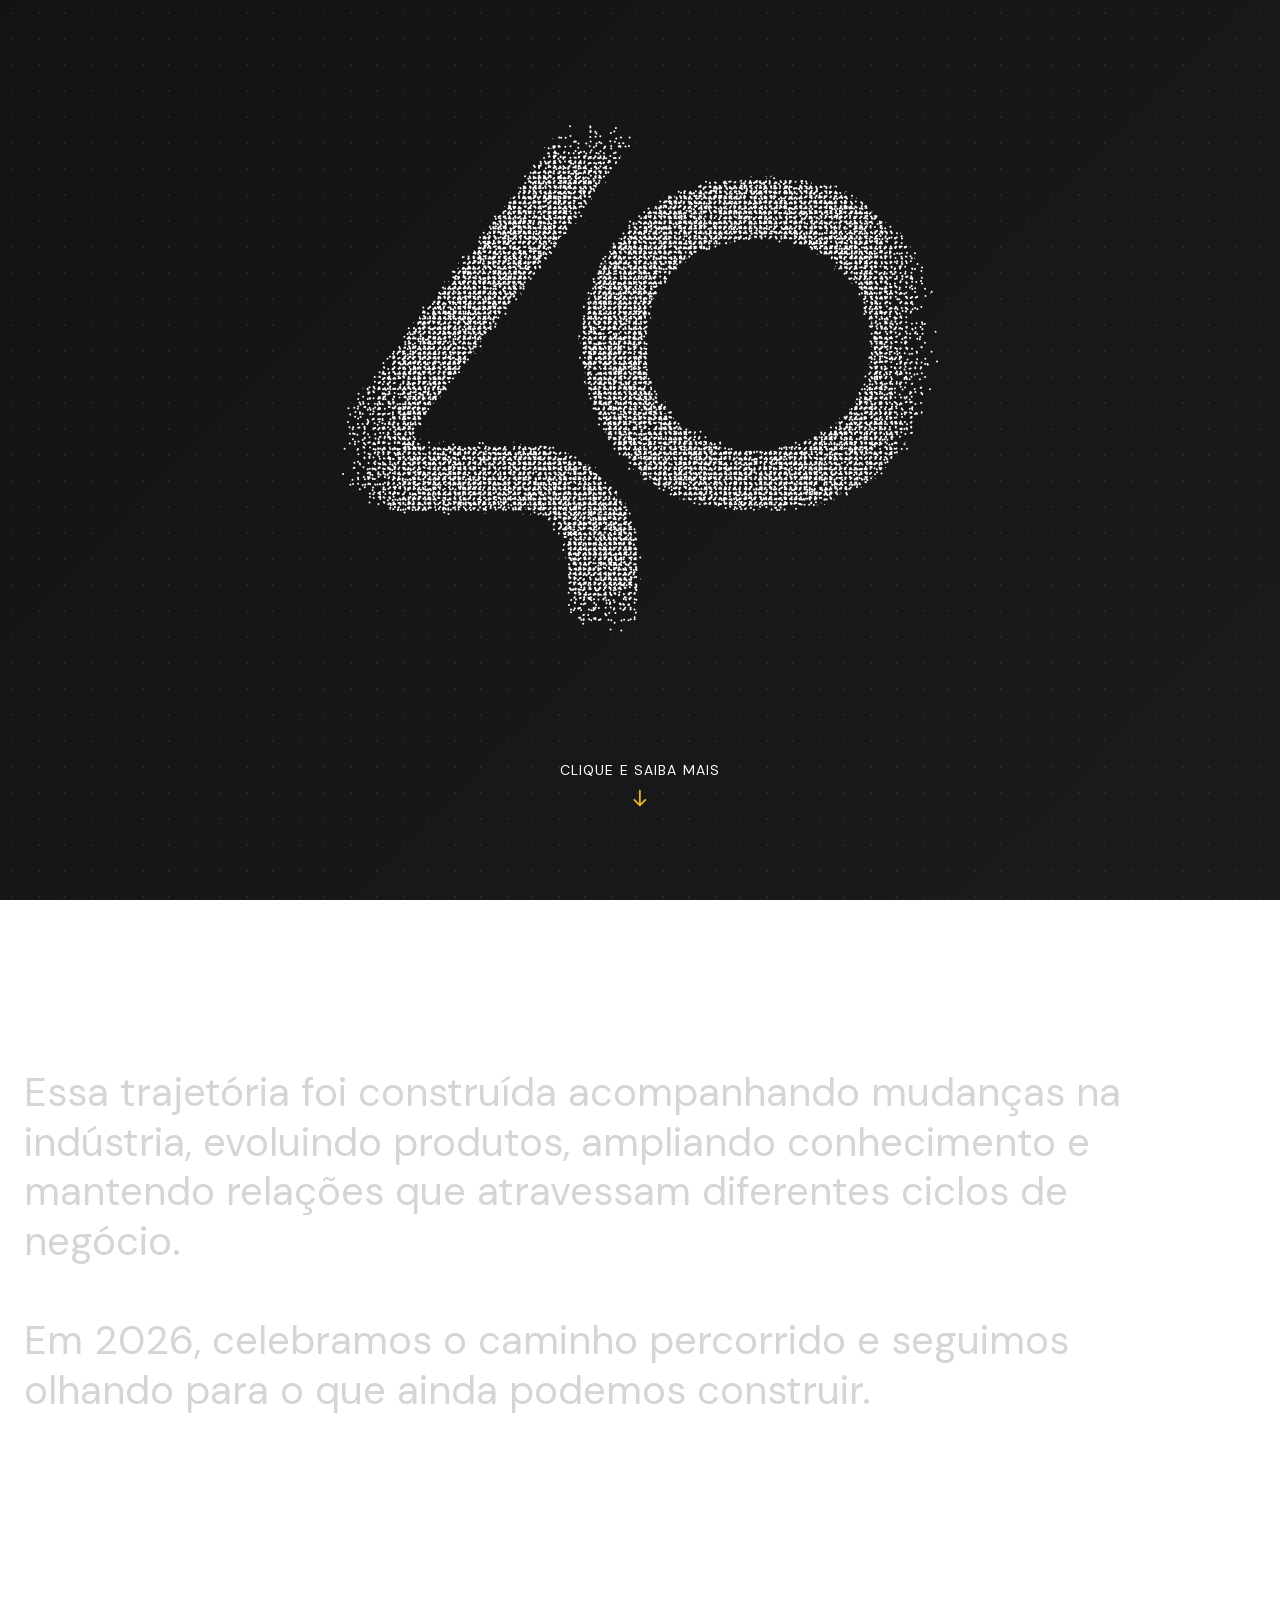
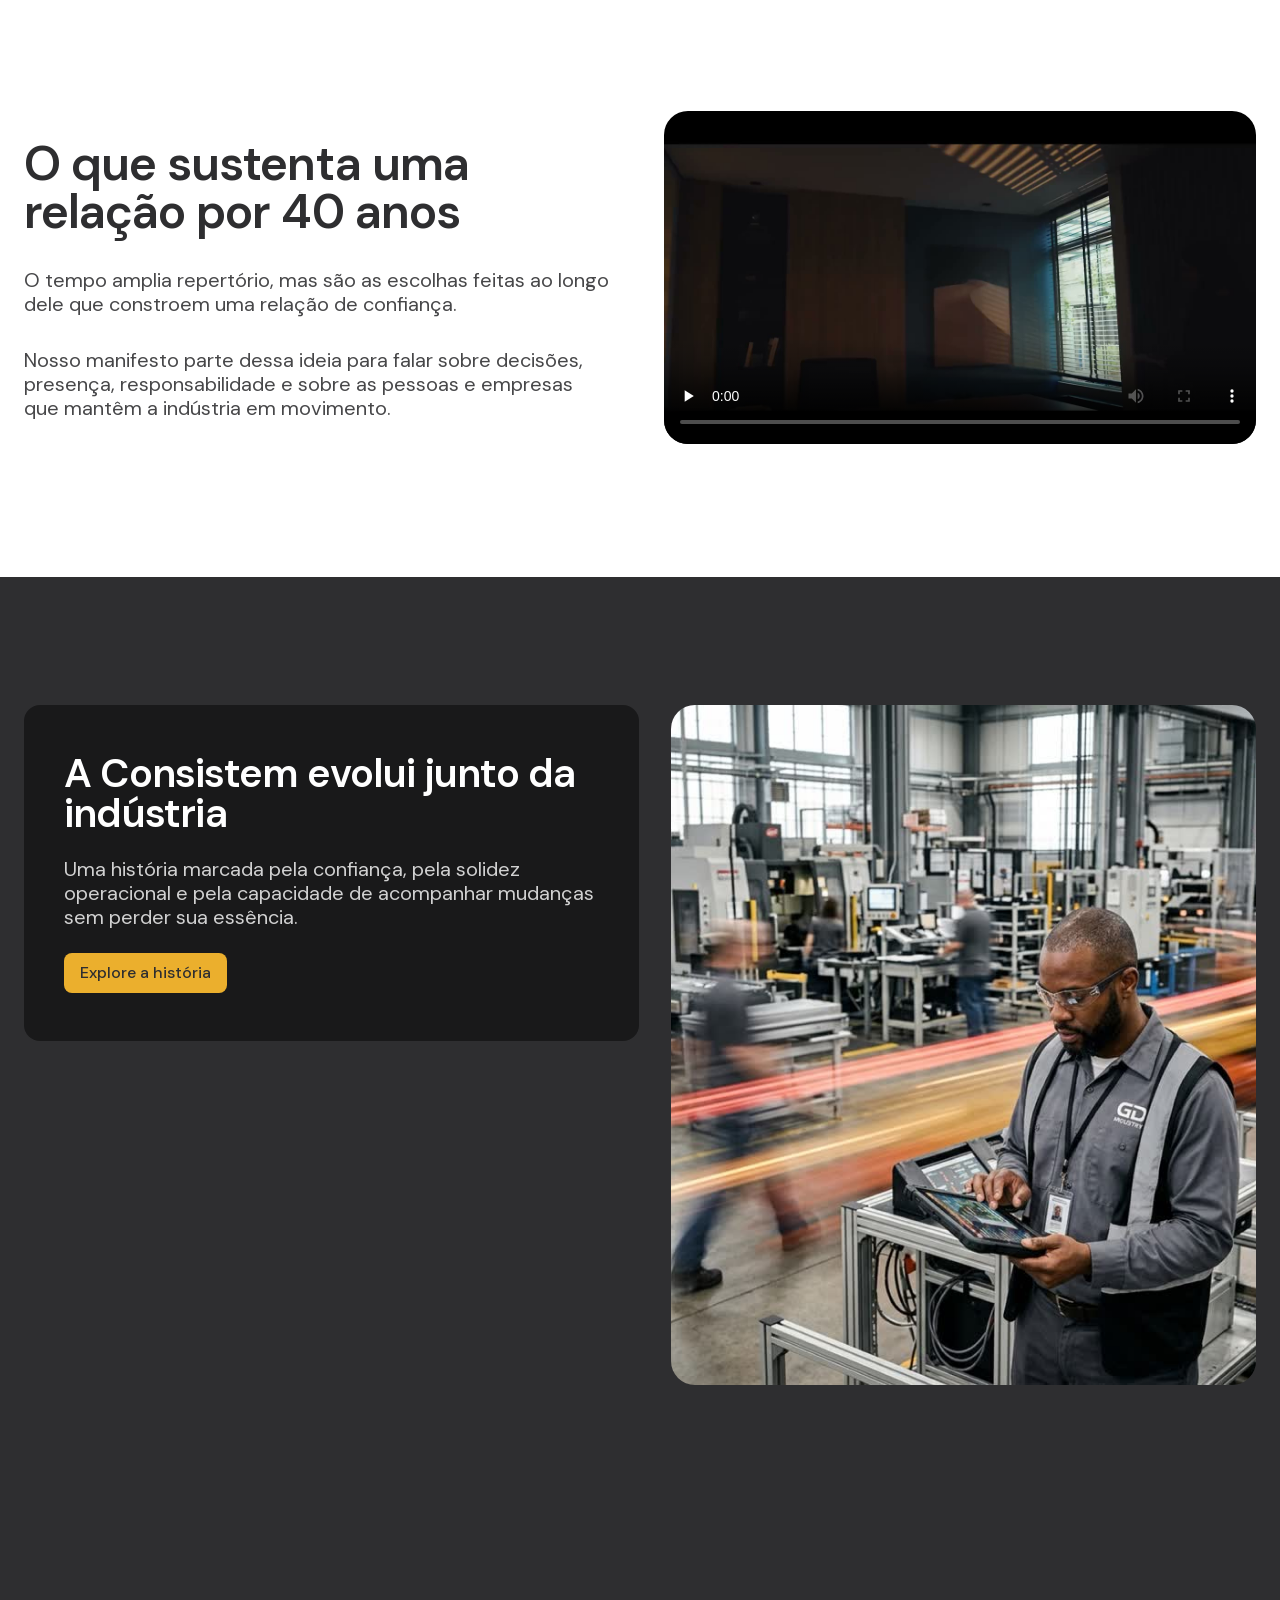
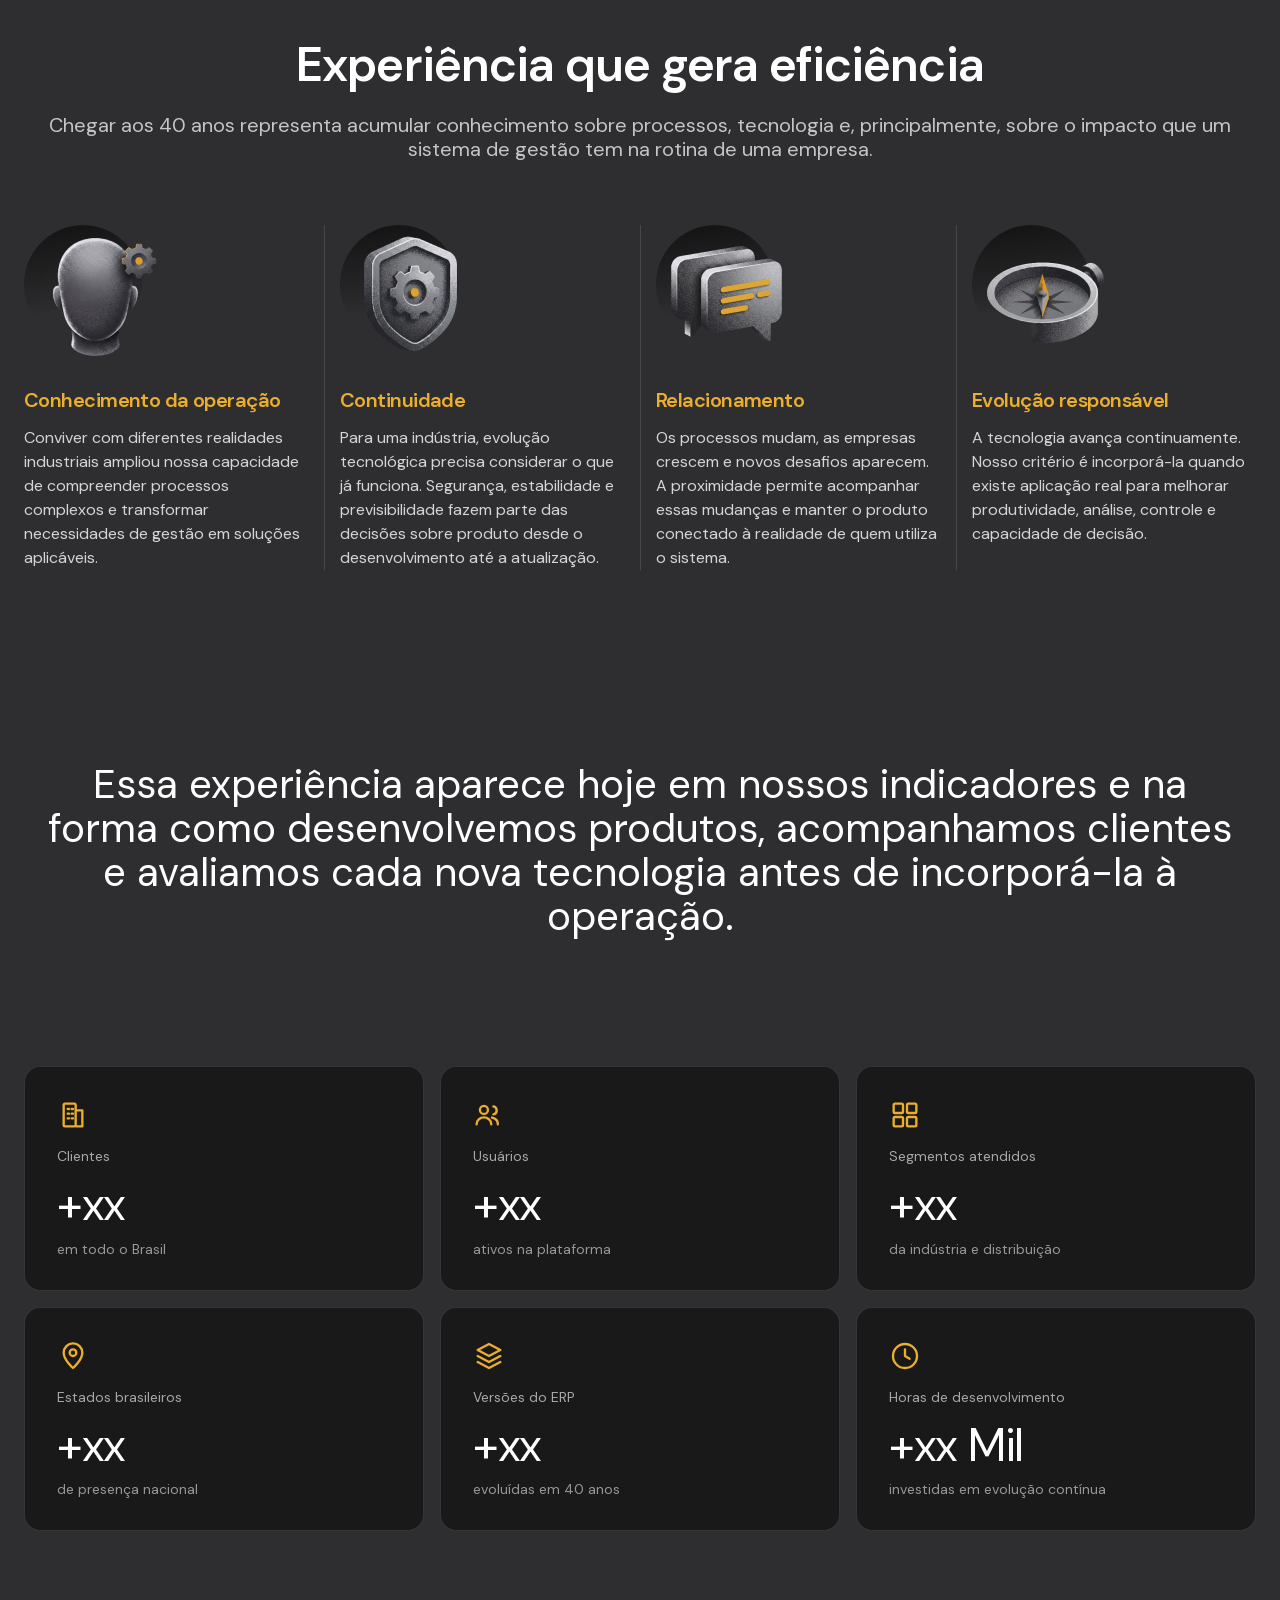
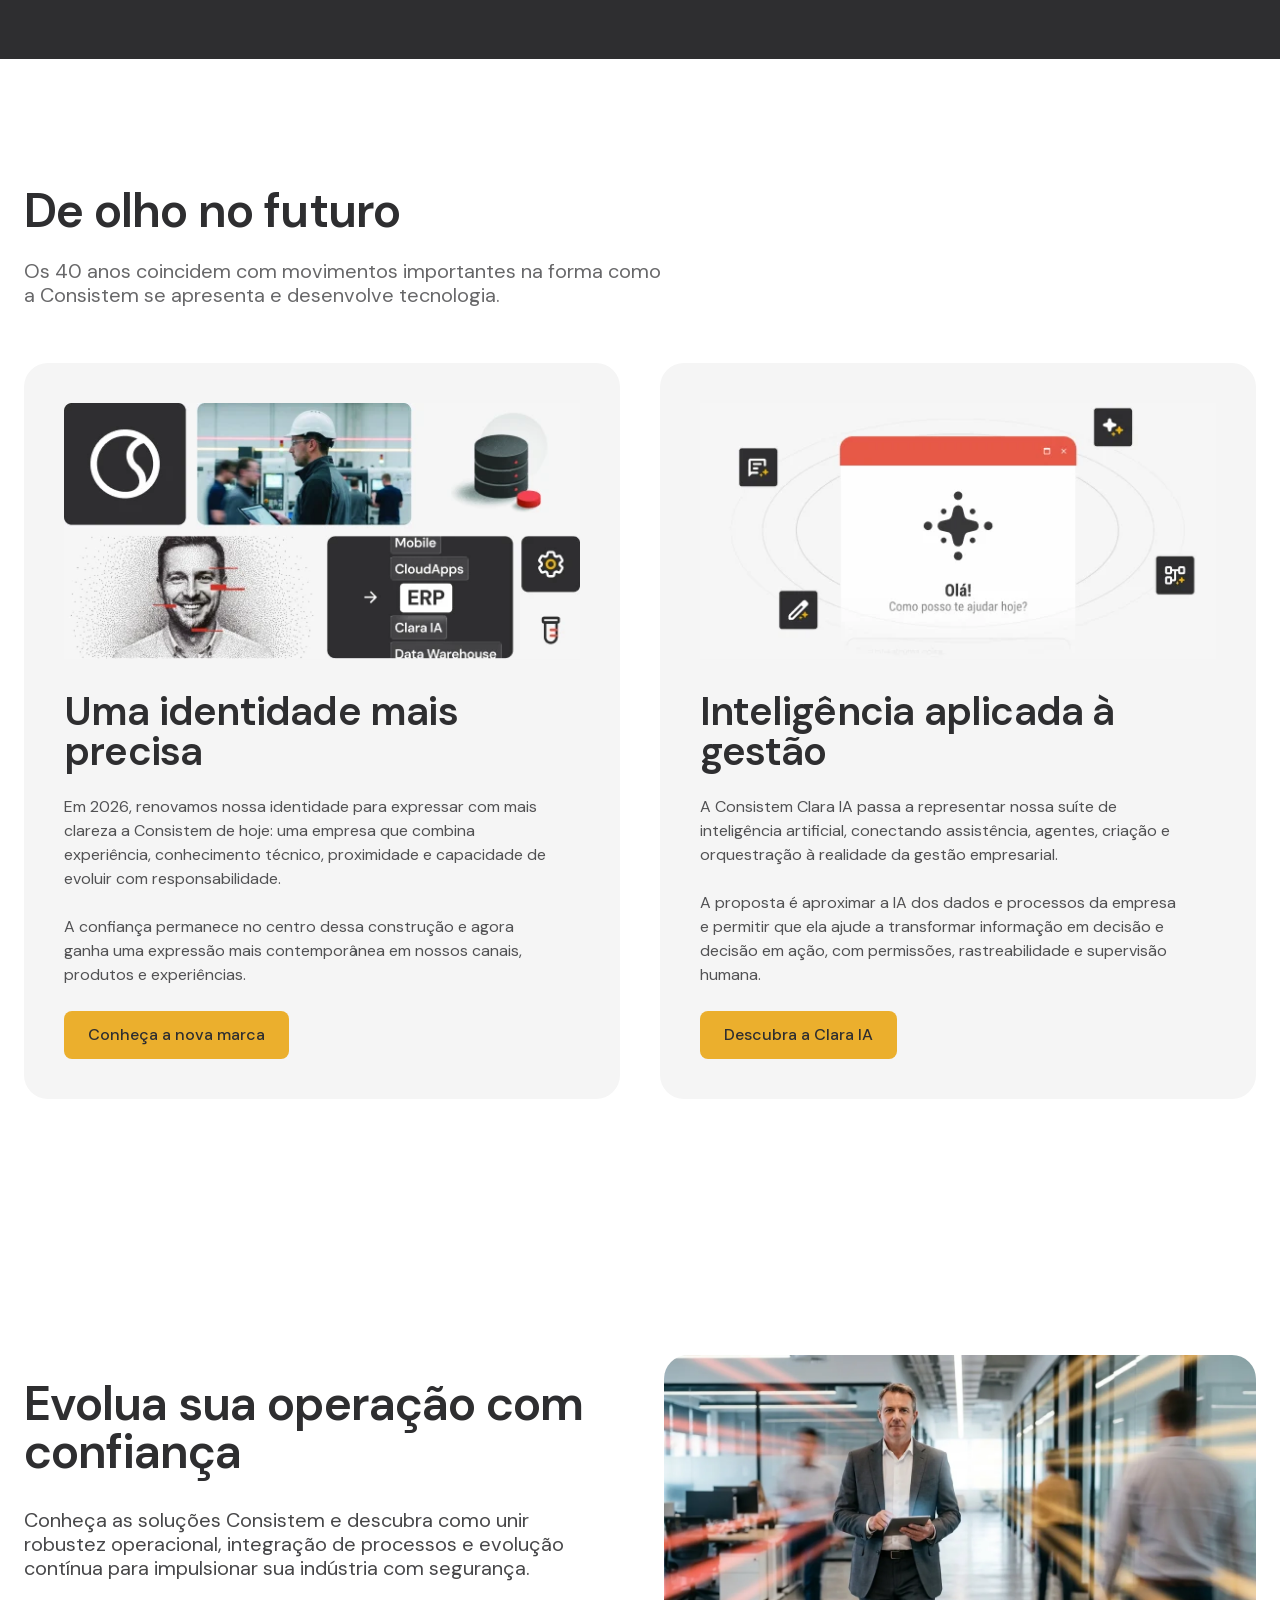
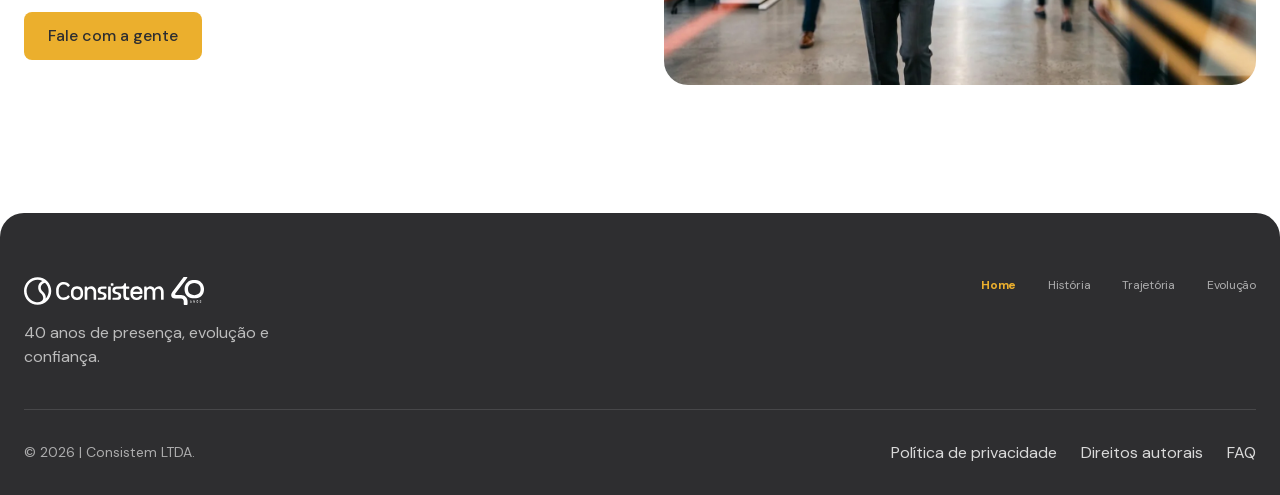
==== index.html @ 9c5118d3 "Refaz hero, timeline e depoimento da página História conforme Figma - Hero em 2 dobras: logo Consist" ====
<!DOCTYPE html>
<html lang="pt-BR">
<head>
<meta charset="UTF-8" />
<meta name="viewport" content="width=device-width, initial-scale=1.0" />
<title>Consistem 40 anos — Confiança em cada decisão</title>
<meta name="description" content="Há 40 anos, a Consistem desenvolve tecnologia para empresas que precisam integrar processos, manter a operação segura e tomar decisões com mais clareza." />
<link rel="icon" type="image/png" href="assets/favicon-selo-40anos.png" />
<link rel="stylesheet" href="css/tokens.css" />
<link rel="stylesheet" href="css/styles.css" />
<link rel="stylesheet" href="css/preloader.css" />
<!-- Início a busca do script do preloader o quanto antes, em prioridade
     alta — ele é a única coisa que o "40" em partículas precisa pra
     aparecer, e some com a concorrência de outras coisas (como o vídeo do
     hero, que fica coberto pelo preloader mesmo, sem benefício nenhum em
     carregar rápido enquanto ele não for dispensado). -->
<link rel="preload" as="script" href="js/shape-40-data.js" fetchpriority="high" />
<link rel="preload" as="script" href="js/preloader.js" fetchpriority="high" />
<!-- Gate síncrono do preloader — precisa rodar ANTES do primeiro paint pra
     não piscar o hero normal e depois escondê-lo. Só ativa se: motion normal
     E ainda não visto nesta sessão (protótipo validado em
     _prototipos/particulas-40.html, coreografia em js/preloader.js).
     Qualquer reload (F5, Cmd+R, ou o hard reload Cmd+Shift+R) reseta a marca
     de "já visto" — não dá pra distinguir hard reload de reload normal via
     JS (os dois reportam type:"reload" na Navigation Timing API), então
     tratamos os dois como pedido de ver de novo; só navegação normal
     (voltar, clicar em link) preserva "já visto nesta sessão". -->
<script>
(function () {
  try {
    var nav = performance.getEntriesByType && performance.getEntriesByType('navigation')[0];
    var isReload = (nav && nav.type === 'reload') ||
      (window.performance && window.performance.navigation && window.performance.navigation.type === 1);
    if (isReload) sessionStorage.removeItem('preloaderSeen40');

    if (window.matchMedia('(prefers-reduced-motion: reduce)').matches) return;
    if (sessionStorage.getItem('preloaderSeen40') === '1') return;
    document.documentElement.classList.add('preloader-active');
  } catch (e) {}
})();
</script>
</head>
<body>

<!-- Preloader da Home — cortina opaca fixa com o "40" em partículas (mesmos
     dados/física do protótipo validado em _prototipos/particulas-40.html,
     hover incluso) + CTA "Clique e saiba mais". O hero real já existe
     embaixo na posição normal o tempo todo — a cortina só sobe (clique no
     CTA ou primeiro scroll/gesto) revelando ele. Ver js/preloader.js e
     css/preloader.css. Inerte/invisível sem .preloader-active na <html>. -->
<div class="preloader" id="preloader">
  <canvas class="preloader__canvas" id="preloaderCanvas" aria-hidden="true"></canvas>
  <button class="preloader__cta" id="preloaderCta" type="button">
    <span class="preloader__cta-label">Clique e saiba mais</span>
    <span class="preloader__cta-arrow" aria-hidden="true">
      <svg width="22" height="22" viewBox="0 0 24 24" fill="none"><path d="M12 4v16M6 14l6 6 6-6" stroke="var(--color-accent-warm)" stroke-width="2" stroke-linecap="round" stroke-linejoin="round"/></svg>
    </span>
  </button>
</div>

<!-- Transição de entrada/navegação — 1 painel grafite cobrindo a tela, que
     sobe pra abrir quando o site termina de carregar. A mesma peça desce
     (fecha) e sobe de novo (reabre) nas trocas de seção via âncora (ver
     js/main.js) — o esqueleto pronto para, no futuro, servir de transição
     real entre páginas. -->
<div class="page-transition" id="pageTransition" aria-hidden="true">
  <div class="page-transition__panel"></div>
</div>

<!-- Sprite de ícones — grid 24px / traço 1.75 / sem preenchimento (tokens/primitive/icon.tokens.json).
     Desenhados do zero seguindo o brandbook (Seção 5.5), não reaproveitados do protótipo Figma
     "Templates Brandbook 2026" — brandbook é normativo para iconografia (CLAUDE.md, raiz do repo). -->
<svg style="display:none" aria-hidden="true">
  <symbol id="icon-users" viewBox="0 0 24 24">
    <path d="M8.2 11.2a3 3 0 100-6 3 3 0 000 6z" stroke-linejoin="round"/>
    <path d="M2.7 19c0-3 2.5-5.2 5.5-5.2s5.5 2.2 5.5 5.2" stroke-linecap="round" stroke-linejoin="round"/>
    <path d="M15.3 5.6a3 3 0 010 5.9" stroke-linecap="round"/>
    <path d="M14.3 13.9c2.5.5 4.3 2.4 4.3 5.1" stroke-linecap="round"/>
  </symbol>
  <symbol id="icon-building" viewBox="0 0 24 24">
    <rect x="5" y="3.5" width="9" height="17" rx="1" stroke-linejoin="round"/>
    <path d="M14 8.5h5v12h-5" stroke-linejoin="round"/>
    <path d="M8 7.5h1M11 7.5h1M8 11h1M11 11h1M8 14.5h1M11 14.5h1" stroke-linecap="round"/>
  </symbol>
  <symbol id="icon-map-pin" viewBox="0 0 24 24">
    <path d="M12 21s7-6.2 7-11.5a7 7 0 10-14 0C5 14.8 12 21 12 21z" stroke-linejoin="round"/>
    <circle cx="12" cy="9.5" r="2.5"/>
  </symbol>
  <symbol id="icon-layers" viewBox="0 0 24 24">
    <path d="M12 3l8.5 4.5L12 12 3.5 7.5 12 3z" stroke-linejoin="round"/>
    <path d="M3.5 12L12 16.5 20.5 12" stroke-linecap="round" stroke-linejoin="round"/>
    <path d="M3.5 16.5L12 21l8.5-4.5" stroke-linecap="round" stroke-linejoin="round"/>
  </symbol>
  <symbol id="icon-grid" viewBox="0 0 24 24">
    <rect x="3.5" y="3.5" width="7" height="7" rx="1"/>
    <rect x="13.5" y="3.5" width="7" height="7" rx="1"/>
    <rect x="3.5" y="13.5" width="7" height="7" rx="1"/>
    <rect x="13.5" y="13.5" width="7" height="7" rx="1"/>
  </symbol>
  <symbol id="icon-clock" viewBox="0 0 24 24">
    <circle cx="12" cy="12" r="9"/>
    <path d="M12 7v5l3.5 2" stroke-linecap="round" stroke-linejoin="round"/>
  </symbol>
  <symbol id="icon-menu" viewBox="0 0 24 24">
    <path d="M4 7h16M4 12h16M4 17h16" stroke-linecap="round"/>
  </symbol>
  <symbol id="icon-close" viewBox="0 0 24 24">
    <path d="M6 6l12 12M18 6L6 18" stroke-linecap="round"/>
  </symbol>
</svg>

<header class="site-header">
  <div class="site-header__pill">
    <a class="site-header__brand" href="#home" aria-label="Consistem — início">
      <img class="site-header__logo" src="assets/logo-consistem.svg" alt="Consistem" />
    </a>
    <nav class="site-header__nav" id="siteNav" aria-label="Navegação principal">
      <a href="#home" aria-current="page">Home</a>
      <a href="historia.html">História</a>
      <a href="#trajetoria">Trajetória</a>
      <a href="#evolucao">Evolução</a>
    </nav>
    <a class="btn btn--warm btn--sm site-header__cta" href="historia.html">Saber mais</a>
    <button class="nav-toggle" id="navToggle" aria-label="Abrir menu" aria-expanded="false" aria-controls="siteNav">
      <svg class="icon"><use href="#icon-menu"></use></svg>
    </button>
  </div>
</header>

<main>

  <!-- Hero — vídeo institucional de fundo em loop (manifesto-loop.mp4), 100vh/100vw,
       navbar flutuando por cima. hero-poster.jpg (1º frame real do vídeo) como poster/fallback.
       SEM `autoplay` e com `data-src` de propósito: `autoplay` faz o browser IGNORAR
       preload="none" e baixar os 2.5MB do vídeo já no load — 83% do peso da página, e
       tudo isso enquanto o vídeo está 100% coberto pela cortina do preloader, roubando
       banda do preloader.js e das imagens. Quem dá play é startHeroVideo() em js/main.js,
       chamado assim que a cortina sai (ou de imediato, quando não há preloader). -->
  <section class="hero" id="home">
    <div class="hero__media" aria-hidden="true">
      <video class="js-hero-video" muted loop playsinline preload="none" poster="assets/hero-poster.jpg">
        <source data-src="assets/video/manifesto-loop.mp4" type="video/mp4" />
      </video>
    </div>
    <div class="hero__scrim" aria-hidden="true"></div>
    <div class="container">
      <h1 class="hero__heading">
        <span class="is-light">Confiança em</span> <span class="is-emphasis">cada</span> <span class="is-semibold">decisão</span>
      </h1>
      <div class="hero__actions">
        <p class="text-p hero__support">Há 40 anos, a Consistem desenvolve tecnologia para empresas que precisam integrar processos, manter a operação segura e tomar decisões com mais clareza.</p>
        <div class="hero__buttons">
          <button class="btn btn--warm btn--md" id="watchManifestoBtn" type="button">Assistir ao manifesto</button>
          <a class="btn btn--outline btn--md" href="#trajetoria">Conhecer a história</a>
        </div>
      </div>
    </div>
  </section>

  <!-- Texto que "abria" o hero (parágrafos 2 e 3 originais) agora abre esta seção,
       revelado letra a letra via GSAP ScrollTrigger conforme o scroll avança
       (ver #fundamentosLead em main.js). -->
  <section class="section-pad section--light" id="fundamentos">
    <div class="container">
      <p class="fundamentos-lead" id="fundamentosLead" aria-label="Essa trajetória foi construída acompanhando mudanças na indústria, evoluindo produtos, ampliando conhecimento e mantendo relações que atravessam diferentes ciclos de negócio. Em 2026, celebramos o caminho percorrido e seguimos olhando para o que ainda podemos construir.">
        <span class="fundamentos-lead__visual" aria-hidden="true">
          <span class="fundamentos-lead__block">Essa trajetória foi construída acompanhando mudanças na indústria, evoluindo produtos, ampliando conhecimento e mantendo relações que atravessam diferentes ciclos de negócio.</span>
          <br />
          <span class="fundamentos-lead__block">Em 2026, celebramos o caminho percorrido e seguimos olhando para o que ainda podemos construir.</span>
        </span>
      </p>
    </div>
  </section>

  <!-- O que sustenta uma relação por 40 anos — embed do manifesto (mesmo arquivo
       do modal disparado pelo hero, aqui em player nativo inline, sem autoplay). -->
  <section class="about section--light" id="sustentacao">
    <div class="container about__grid">
      <div class="about__content">
        <h2 class="text-h2">O que sustenta uma relação por 40 anos</h2>
        <p class="text-p text-p-lg">O tempo amplia repertório, mas são as escolhas feitas ao longo dele que constroem uma relação de confiança.</p>
        <p class="text-p text-p-lg">Nosso manifesto parte dessa ideia para falar sobre decisões, presença, responsabilidade e sobre as pessoas e empresas que mantêm a indústria em movimento.</p>
      </div>
      <div class="about__media">
        <video controls playsinline preload="none" poster="assets/manifesto-poster.jpg">
          <source src="assets/video/manifesto.mp4" type="video/mp4" />
        </video>
      </div>
    </div>
  </section>

  <!-- Evolução da marca -->
  <section class="evolve" id="trajetoria">
    <div class="container evolve__grid">
      <div class="evolve__stack">
        <div class="card-quote">
          <h3 class="text-h3">A Consistem evolui junto da indústria</h3>
          <p class="text-p text-p-lg">Uma história marcada pela confiança, pela solidez operacional e pela capacidade de acompanhar mudanças sem perder sua essência.</p>
          <a class="btn btn--warm btn--sm" href="historia.html">Explore a história</a>
        </div>
        <div class="evolve__photo">
          <video class="js-lazy-video" muted loop playsinline preload="none" aria-label="Animação de um card de produto Consistem em uso">
            <source data-src="assets/video/card.mp4" type="video/mp4" />
          </video>
        </div>
      </div>
      <div class="evolve__campaign">
        <img src="assets/fabrica-industria.jpg" alt="Operador de fábrica acompanhando indicadores em tablet no chão de fábrica" width="1000" height="746" loading="lazy" decoding="async" />
      </div>
    </div>
  </section>

  <!-- Experiência que gera eficiência -->
  <section class="experience" id="experiencia">
    <div class="container experience__stack">
      <div class="experience__intro">
        <h2 class="text-h2">Experiência que gera eficiência</h2>
        <p class="text-p text-p-lg">Chegar aos 40 anos representa acumular conhecimento sobre processos, tecnologia e, principalmente, sobre o impacto que um sistema de gestão tem na rotina de uma empresa.</p>
      </div>
      <div class="experience__grid">
        <div class="experience-item">
          <img class="experience-item__icon" src="assets/icons-experiencia/conhecimento-operacao.png" alt="" width="141" height="141" loading="lazy" decoding="async" />
          <h3 class="text-h4">Conhecimento da operação</h3>
          <p class="text-p">Conviver com diferentes realidades industriais ampliou nossa capacidade de compreender processos complexos e transformar necessidades de gestão em soluções aplicáveis.</p>
        </div>
        <div class="experience-item">
          <img class="experience-item__icon" src="assets/icons-experiencia/continuidade.png" alt="" width="141" height="141" loading="lazy" decoding="async" />
          <h3 class="text-h4">Continuidade</h3>
          <p class="text-p">Para uma indústria, evolução tecnológica precisa considerar o que já funciona. Segurança, estabilidade e previsibilidade fazem parte das decisões sobre produto desde o desenvolvimento até a atualização.</p>
        </div>
        <div class="experience-item">
          <img class="experience-item__icon" src="assets/icons-experiencia/relacionamento.png" alt="" width="141" height="141" loading="lazy" decoding="async" />
          <h3 class="text-h4">Relacionamento</h3>
          <p class="text-p">Os processos mudam, as empresas crescem e novos desafios aparecem. A proximidade permite acompanhar essas mudanças e manter o produto conectado à realidade de quem utiliza o sistema.</p>
        </div>
        <div class="experience-item">
          <img class="experience-item__icon" src="assets/icons-experiencia/evolucao-responsavel.png" alt="" width="141" height="141" loading="lazy" decoding="async" />
          <h3 class="text-h4">Evolução responsável</h3>
          <p class="text-p">A tecnologia avança continuamente. Nosso critério é incorporá-la quando existe aplicação real para melhorar produtividade, análise, controle e capacidade de decisão.</p>
        </div>
      </div>
      <p class="experience__lead">Essa experiência aparece hoje em nossos indicadores e na forma como desenvolvemos produtos, acompanhamos clientes e avaliamos cada nova tecnologia antes de incorporá-la à operação.</p>
      <div class="stats__grid">
        <div class="stat-card">
          <svg class="icon icon--lg stat-card__icon"><use href="#icon-building"></use></svg>
          <span class="stat-card__label">Clientes</span>
          <span class="stat-card__number">+xx</span>
          <span class="stat-card__caption">em todo o Brasil</span>
        </div>
        <div class="stat-card">
          <svg class="icon icon--lg stat-card__icon"><use href="#icon-users"></use></svg>
          <span class="stat-card__label">Usuários</span>
          <span class="stat-card__number">+xx</span>
          <span class="stat-card__caption">ativos na plataforma</span>
        </div>
        <div class="stat-card">
          <svg class="icon icon--lg stat-card__icon"><use href="#icon-grid"></use></svg>
          <span class="stat-card__label">Segmentos atendidos</span>
          <span class="stat-card__number">+xx</span>
          <span class="stat-card__caption">da indústria e distribuição</span>
        </div>
        <div class="stat-card">
          <svg class="icon icon--lg stat-card__icon"><use href="#icon-map-pin"></use></svg>
          <span class="stat-card__label">Estados brasileiros</span>
          <span class="stat-card__number">+xx</span>
          <span class="stat-card__caption">de presença nacional</span>
        </div>
        <div class="stat-card">
          <svg class="icon icon--lg stat-card__icon"><use href="#icon-layers"></use></svg>
          <span class="stat-card__label">Versões do ERP</span>
          <span class="stat-card__number">+xx</span>
          <span class="stat-card__caption">evoluídas em 40 anos</span>
        </div>
        <div class="stat-card">
          <svg class="icon icon--lg stat-card__icon"><use href="#icon-clock"></use></svg>
          <span class="stat-card__label">Horas de desenvolvimento</span>
          <span class="stat-card__number">+xx Mil</span>
          <span class="stat-card__caption">investidas em evolução contínua</span>
        </div>
      </div>
    </div>
  </section>

  <!-- De olho no futuro -->
  <section class="future section--light" id="futuro">
    <div class="container">
      <div class="future__intro">
        <h2 class="text-h2">De olho no futuro</h2>
        <p class="text-p text-p-lg">Os 40 anos coincidem com movimentos importantes na forma como a Consistem se apresenta e desenvolve tecnologia.</p>
      </div>
      <div class="future__grid">
        <div class="future-item">
          <img class="future-item__art" src="assets/img-futuro/nova-marca.webp" alt="" width="528" height="262" loading="lazy" decoding="async" />
          <h3 class="text-h3">Uma identidade mais precisa</h3>
          <p class="text-p">Em 2026, renovamos nossa identidade para expressar com mais clareza a Consistem de hoje: uma empresa que combina experiência, conhecimento técnico, proximidade e capacidade de evoluir com responsabilidade.</p>
          <p class="text-p">A confiança permanece no centro dessa construção e agora ganha uma expressão mais contemporânea em nossos canais, produtos e experiências.</p>
          <!-- Destino "nova marca" ainda não existe como página própria — placeholder até essa página nascer. -->
          <a class="btn btn--warm btn--md" href="#">Conheça a nova marca</a>
        </div>
        <div class="future-item">
          <img class="future-item__art" src="assets/img-futuro/clara-ia.webp" alt="" width="528" height="262" loading="lazy" decoding="async" />
          <h3 class="text-h3">Inteligência aplicada à gestão</h3>
          <p class="text-p">A Consistem Clara IA passa a representar nossa suíte de inteligência artificial, conectando assistência, agentes, criação e orquestração à realidade da gestão empresarial.</p>
          <p class="text-p">A proposta é aproximar a IA dos dados e processos da empresa e permitir que ela ajude a transformar informação em decisão e decisão em ação, com permissões, rastreabilidade e supervisão humana.</p>
          <!-- Destino "Clara IA" ainda não existe como página própria — placeholder até essa página nascer. -->
          <a class="btn btn--warm btn--md" href="#">Descubra a Clara IA</a>
        </div>
      </div>
    </div>
  </section>

  <!-- Evolução -->
  <section class="about about--media-right section--light pre-footer" id="evolucao">
    <div class="container about__grid">
      <div class="about__content">
        <h2 class="text-h2">Evolua sua operação com confiança</h2>
        <p class="text-p text-p-lg">Conheça as soluções Consistem e descubra como unir robustez operacional, integração de processos e evolução contínua para impulsionar sua indústria com segurança.</p>
        <a class="btn btn--warm btn--md" href="#evolucao">Fale com a gente</a>
      </div>
      <div class="about__media">
        <img src="assets/executivo-lideranca.webp" alt="Executivo Consistem caminhando por um escritório com um tablet em mãos" width="1376" height="768" loading="lazy" decoding="async" />
      </div>
    </div>
  </section>

</main>

<footer class="site-footer">
  <div class="container">
    <div class="site-footer__top">
      <div class="site-footer__brand">
        <img class="site-footer__logo" src="assets/logo-consistem.svg" alt="Consistem" />
        <p class="text-p site-footer__tagline">40 anos de presença, evolução e confiança.</p>
      </div>
      <nav class="site-footer__nav" aria-label="Navegação institucional">
        <a href="#home" aria-current="page">Home</a>
        <a href="historia.html">História</a>
        <a href="#trajetoria">Trajetória</a>
        <a href="#evolucao">Evolução</a>
      </nav>
    </div>
    <div class="site-footer__bottom">
      <p class="text-small site-footer__copyright">© 2026 | Consistem LTDA.</p>
      <nav class="site-footer__legal" aria-label="Institucional">
        <a href="#">Política de privacidade</a>
        <a href="#">Direitos autorais</a>
        <a href="#">FAQ</a>
      </nav>
    </div>
  </div>
</footer>

<!-- Modal de vídeo — manifesto completo, com áudio e controles nativos -->
<div class="video-modal" id="videoModal" aria-hidden="true">
  <div class="video-modal__backdrop" data-modal-close></div>
  <div class="video-modal__dialog" role="dialog" aria-modal="true" aria-label="Vídeo manifesto Consistem 40 anos">
    <button class="video-modal__close" id="videoModalClose" type="button" aria-label="Fechar vídeo">
      <svg class="icon"><use href="#icon-close"></use></svg>
    </button>
    <video id="manifestoVideo" controls playsinline preload="none" poster="assets/manifesto-poster.jpg">
      <source src="assets/video/manifesto.mp4" type="video/mp4" />
    </video>
  </div>
</div>

<script src="js/vendor/gsap.min.js"></script>
<script src="js/vendor/ScrollTrigger.min.js"></script>
<script src="js/main.js"></script>
<script src="js/shape-40-data.js" async fetchpriority="high"></script>
<script src="js/preloader.js" async fetchpriority="high"></script>
</body>
</html>
---- css/tokens.css ----
/*
  tokens.css — DS Consistem
  Espelha, em CSS custom properties, a arquitetura de 3 camadas do repositório
  (Primitiva → Semântica → Componente, ver docs/CLAUDE.md). Valores copiados
  literalmente de tokens/primitive/*.json e tokens/semantic/*.json — nenhum
  valor novo, exceto onde marcado explicitamente como "extensão local desta LP".

  Regra do DS replicada aqui: nada abaixo da camada de componente referencia
  --ds-* (primitivo) diretamente. styles.css só usa as variáveis semânticas.
*/

/*
  Fonte hospedada localmente (assets/fonts/dm-sans.woff2, variável 400-700,
  subset latin) — evita dependência de fonts.googleapis.com. Baixar a fonte de
  um <link> externo trava a renderização da página inteira caso a rede esteja
  instável/bloqueada (foi exatamente o que aconteceu ao abrir via file://).
*/
@font-face {
  font-family: 'DM Sans';
  src: url('../assets/fonts/dm-sans.woff2') format('woff2-variations'),
       url('../assets/fonts/dm-sans.woff2') format('woff2');
  font-weight: 400 700;
  font-style: normal;
  font-display: swap;
}

:root {
  /* ===== PRIMITIVA — cor (tokens/primitive/color.tokens.json) ===== */
  --ds-grafite-50: #eaeaea;
  --ds-grafite-100: #bebebf;
  --ds-grafite-200: #9f9fa0;
  --ds-grafite-300: #737374;
  --ds-grafite-400: #585859;
  --ds-grafite-500: #2e2e30;
  --ds-grafite-600: #2a2a2c;
  --ds-grafite-700: #212122;
  --ds-grafite-800: #19191a;
  --ds-grafite-900: #131314;
  --ds-grafite-surface: #f5f5f5;
  --ds-branco: #ffffff;
  --ds-preto: #000000;

  --ds-coral-tecnico-50: #fceeec;
  --ds-coral-tecnico-100: #f5c9c4;
  --ds-coral-tecnico-200: #f0afa8;
  --ds-coral-tecnico-300: #ea8b80;
  --ds-coral-tecnico-400: #e57567;
  --ds-coral-tecnico-500: #df5241;
  --ds-coral-tecnico-600: #cb4b3b;
  --ds-coral-tecnico-700: #9e3a2e;
  --ds-coral-tecnico-800: #7b2d24;
  --ds-coral-tecnico-900: #5e221b;

  --ds-amarelo-queimado-50: #fcf2de;
  --ds-amarelo-queimado-100: #f8e3b5;
  --ds-amarelo-queimado-200: #f5d797;
  --ds-amarelo-queimado-300: #f1c86f;
  --ds-amarelo-queimado-400: #efbe54;
  --ds-amarelo-queimado-500: #ebaf2d;
  --ds-amarelo-queimado-600: #e9a616;
  --ds-amarelo-queimado-700: #b58111;
  --ds-amarelo-queimado-800: #8d650d;
  --ds-amarelo-queimado-900: #6b4c0a;

  /* ===== PRIMITIVA — tipografia (tokens/primitive/typography.tokens.json) ===== */
  --ds-font-family-base: 'DM Sans', -apple-system, 'Helvetica Neue', Arial, sans-serif;
  --ds-weight-regular: 400;
  --ds-weight-medium: 500;
  --ds-weight-semibold: 600;
  --ds-weight-bold: 700;

  --ds-size-64: 64px;
  --ds-size-48: 48px;
  --ds-size-40: 40px;
  --ds-size-28: 28px;
  --ds-size-20: 20px;
  --ds-size-16: 16px;
  --ds-size-14: 14px;
  --ds-size-12: 12px;
  --ds-size-11: 11px;

  --ds-tracking-64: -1.28px;
  --ds-tracking-48: -0.96px;
  --ds-tracking-40: -0.8px;
  --ds-tracking-28: -0.56px;
  --ds-tracking-20: -0.4px;
  --ds-tracking-12: -0.24px;
  --ds-tracking-11: -0.22px;
  --ds-tracking-0: 0px;

  --ds-line-height-tight: 1;
  --ds-line-height-relaxed: 1.5;

  /* ===== PRIMITIVA — espaçamento, grid 8px (tokens/primitive/spacing.tokens.json) ===== */
  --ds-space-1: 4px;
  --ds-space-2: 8px;
  --ds-space-3: 12px;
  --ds-space-4: 16px;
  --ds-space-6: 24px;
  --ds-space-8: 32px;
  --ds-space-10: 40px;
  --ds-space-12: 48px;
  --ds-space-14: 56px;
  --ds-space-16: 64px;

  /* ===== PRIMITIVA — ícone (tokens/primitive/icon.tokens.json) ===== */
  --ds-icon-grid: 24px;
  --ds-icon-stroke-width: 1.75px;
  --ds-icon-padding: 2px;
  --ds-icon-size-sm: 16px;
  --ds-icon-size-md: 24px;
  --ds-icon-size-lg: 32px;
  --ds-icon-size-xl: 48px;

  /* ===================================================================== */
  /* ===== SEMÂNTICA — cor (tokens/semantic/color.tokens.json + color-functional) ===== */
  --color-brand-primary: var(--ds-grafite-500);
  --color-brand-primary-hover: var(--ds-grafite-600);
  --color-brand-primary-active: var(--ds-grafite-700);
  --color-brand-primary-inverse: var(--ds-branco);
  --color-brand-primary-black: var(--ds-preto);

  --color-accent-warm: var(--ds-amarelo-queimado-500);
  --color-accent-warm-hover: var(--ds-amarelo-queimado-600);
  --color-accent-warm-active: var(--ds-amarelo-queimado-700);

  --color-accent-highlight: var(--ds-coral-tecnico-500);
  --color-accent-highlight-hover: var(--ds-coral-tecnico-600);
  --color-accent-highlight-active: var(--ds-coral-tecnico-700);

  --color-surface-default: var(--ds-branco);
  --color-surface-alt: var(--ds-grafite-surface);
  --color-surface-hover: var(--ds-grafite-50);
  --color-surface-active: var(--ds-grafite-100);

  --color-text-default: var(--ds-grafite-500);
  --color-text-inverse: var(--ds-branco);

  --color-border: var(--ds-grafite-50);
  --color-border-hover: var(--ds-grafite-100);

  --color-feedback-positive: #1e7a45;
  --color-feedback-negative: #c4432e;
  --color-feedback-warning: #956a0e;
  --color-feedback-informative: #2e6b8e;

  /*
    Extensão local desta LP (NÃO é token oficial do DS): a página de campanha
    "40 anos" é predominantemente escura, papel que a camada semântica atual
    ainda não nomeia (surface-alt/surface-default são para fundos claros).
    Usa-se aqui grafite-800/900 com um papel semântico local, mesma lógica que
    gerou `surface-alt` a partir de grafite-surface — candidato a virar token
    oficial (`surface-inverse-alt`?) se esse padrão se repetir em outra LP.
  */
  --color-surface-inverse-alt: var(--ds-grafite-800);
  --color-surface-inverse-alt-2: var(--ds-grafite-900);
  --color-border-inverse: rgba(255, 255, 255, 0.12);

  /* ===== SEMÂNTICA — tipografia (tokens/semantic/typography.tokens.json) ===== */
  --font-heading-xl-size: var(--ds-size-64);
  --font-heading-xl-weight: var(--ds-weight-semibold);
  --font-heading-xl-tracking: var(--ds-tracking-64);
  --font-heading-xl-leading: var(--ds-line-height-tight);

  --font-heading-lg-size: var(--ds-size-48);
  --font-heading-lg-weight: var(--ds-weight-semibold);
  --font-heading-lg-tracking: var(--ds-tracking-48);
  --font-heading-lg-leading: var(--ds-line-height-tight);

  --font-heading-md-size: var(--ds-size-40);
  --font-heading-md-weight: var(--ds-weight-semibold);
  --font-heading-md-tracking: var(--ds-tracking-40);
  --font-heading-md-leading: var(--ds-line-height-tight);

  --font-heading-sm-size: var(--ds-size-28);
  --font-heading-sm-weight: var(--ds-weight-semibold);
  --font-heading-sm-tracking: var(--ds-tracking-28);
  --font-heading-sm-leading: var(--ds-line-height-tight);

  --font-subheading-size: var(--ds-size-20);
  --font-subheading-weight: var(--ds-weight-semibold);
  --font-subheading-tracking: var(--ds-tracking-20);
  --font-subheading-leading: var(--ds-line-height-tight);

  --font-body-size: var(--ds-size-16);
  --font-body-weight: var(--ds-weight-regular);
  --font-body-tracking: var(--ds-tracking-0);
  --font-body-leading: var(--ds-line-height-relaxed);

  /*
    Extensão local desta LP: parágrafo de apoio "grande" (20px) — usado como
    variante de peso maior do body em vários blocos de intro/lead da Home,
    sem ganhar peso de subheading (que é semibold). Não é um nível novo da
    escala oficial de heading, só um degrau intermediário de corpo de texto.
  */
  --font-body-lg-size: var(--ds-size-20);
  --font-body-lg-leading: 24px;

  --font-caption-size: var(--ds-size-14);
  --font-caption-weight: var(--ds-weight-regular);
  --font-caption-tracking: var(--ds-tracking-0);
  --font-caption-leading: var(--ds-line-height-relaxed);

  --font-label-sm-size: var(--ds-size-12);
  --font-label-sm-weight: var(--ds-weight-regular);
  --font-label-sm-tracking: var(--ds-tracking-12);
  --font-label-sm-leading: var(--ds-line-height-tight);

  --font-label-xs-size: var(--ds-size-11);
  --font-label-xs-weight: var(--ds-weight-semibold);
  --font-label-xs-tracking: var(--ds-tracking-11);
  --font-label-xs-leading: var(--ds-line-height-tight);

  /* ===== SEMÂNTICA — radius (tokens/semantic/radius.tokens.json) ===== */
  --radius-none: 0px;
  --radius-sm: 8px;
  --radius-md: 16px;
  --radius-lg: 24px;
  --radius-full: 9999px;

  /* ===== SEMÂNTICA — espaçamento de componente (tokens/semantic/spacing.tokens.json) ===== */
  --height-compact: var(--ds-space-10);      /* 40px */
  --height-comfortable: var(--ds-space-12);  /* 48px */
  --height-spacious: var(--ds-space-14);     /* 56px */
  --height-prominent: var(--ds-space-16);    /* 64px */

  --padding-inline-tight: var(--ds-space-4);       /* 16px */
  --padding-inline-comfortable: var(--ds-space-6); /* 24px */
  --padding-inline-loose: var(--ds-space-8);       /* 32px */

  --padding-block-minimal: var(--ds-space-2);      /* 8px */
  --padding-block-tight: var(--ds-space-3);        /* 12px */
  --padding-block-comfortable: var(--ds-space-4);  /* 16px */
  --padding-block-loose: var(--ds-space-6);        /* 24px */

  --stack-gap-comfortable: var(--ds-space-4);      /* 16px */
  --section-padding: var(--ds-space-8);            /* 32px */

  /*
    Extensão local desta LP: números de estatística ("+xx") pedem um degrau
    "display" acima do heading-xl (64px) do DS — não existe ainda na escala
    de 6 níveis (Seção 6.8 do mestre). Nomeado à parte, nunca chamado de
    heading-*, para não fingir que é um nível oficial da escala tipográfica.
  */
  --font-display-stat-size: clamp(32px, 3.6vw, 56px);

  /*
    Extensão local desta LP: padding vertical de seção maior que o maior
    degrau hoje publicado da escala de espaçamento (space.primitive.16 =
    64px) — pedido explícito de mais respiro numa LP de campanha longa.
    128px continua múltiplo de 8px (16×8), mesma lógica usada quando
    space.primitive.14 precisou ser criado na Fase 5 (degrau novo, mesma
    grade). Não é uma mudança no token oficial, só uma extensão local.
  */
  --section-padding-block: 128px;
}
---- css/styles.css ----
/*
  styles.css — DS Consistem / LP "Consistem 40 anos"
  Reconstrução da LP do Figma (Templates Brandbook 2026) usando só tokens
  semânticos do DS (ver tokens.css) — nunca um --ds-* primitivo aqui.
*/

/* ===== Reset mínimo ===== */
*, *::before, *::after { box-sizing: border-box; }
html { scroll-behavior: smooth; }
body {
  margin: 0;
  font-family: var(--ds-font-family-base);
  background: var(--color-brand-primary);
  color: var(--color-text-inverse);
  -webkit-font-smoothing: antialiased;
  /* Rede de segurança: a composição de boxes sobrepostos da seção Trajetória
     usa position:absolute perto das bordas do container — overflow-x:hidden
     evita que qualquer leve transbordo vire barra de rolagem horizontal. */
  overflow-x: hidden;
}
img { display: block; max-width: 100%; }
a { color: inherit; text-decoration: none; }
ul { margin: 0; padding: 0; list-style: none; }
button { font: inherit; cursor: pointer; }
section { position: relative; }

.container {
  width: 100%;
  max-width: 1312px;
  margin-inline: auto;
  padding-inline: var(--ds-space-6);
}

/* Padding vertical padrão de seção — utilitário genérico, pra não precisar
   "emprestar" a classe de outra seção só pelo espaçamento. */
.section-pad { padding-block: var(--section-padding-block); }

/* ===== Transição de entrada/navegação — 1 painel grafite, sobe/desce ===== */
.page-transition {
  position: fixed;
  inset: 0;
  z-index: 300;
  pointer-events: none;
}
.page-transition__panel {
  width: 100%;
  height: 100%;
  background: var(--color-brand-primary);
  /* Estado padrão (antes do JS rodar): fechado, cobrindo a tela — evita
     qualquer flash de conteúdo antes da animação de abertura. */
  transform: translateY(0);
  transition: transform 0.9s cubic-bezier(0.76, 0, 0.24, 1);
}
/* "Aberto" — sobe e sai de cena por cima. Fechar é só tirar esta classe,
   o painel desce de volta cobrindo a tela com a mesma transição. */
.page-transition.is-open .page-transition__panel { transform: translateY(-100%); }
@media (prefers-reduced-motion: reduce) {
  .page-transition__panel { transition: none; }
}

/* Alternância clara/escura entre seções (só sobrescreve — o padrão da
   página já é escuro via `body`). A pré-penúltima seção antes do rodapé
   é branca por exigência de composição: o rodapé encosta nela com radius. */
.section--light {
  background: var(--color-surface-default);
  color: var(--color-text-default);
}

/* ===== Utilitários tipográficos — html/* (docs/DESIGN.md, mapeamento HTML/SEO) ===== */
.text-h1, .text-h2, .text-h3, .text-h4, .text-h5,
.text-p, .text-small, .text-tag, .text-badge {
  font-family: var(--ds-font-family-base);
  margin: 0;
}
.text-h1 { font-size: var(--font-heading-xl-size); font-weight: var(--font-heading-xl-weight); letter-spacing: var(--font-heading-xl-tracking); line-height: var(--font-heading-xl-leading); }
.text-h2 { font-size: var(--font-heading-lg-size); font-weight: var(--font-heading-lg-weight); letter-spacing: var(--font-heading-lg-tracking); line-height: var(--font-heading-lg-leading); }
.text-h3 { font-size: var(--font-heading-md-size); font-weight: var(--font-heading-md-weight); letter-spacing: var(--font-heading-md-tracking); line-height: var(--font-heading-md-leading); }
.text-h4 { font-size: var(--font-heading-sm-size); font-weight: var(--font-heading-sm-weight); letter-spacing: var(--font-heading-sm-tracking); line-height: var(--font-heading-sm-leading); }
.text-h5 { font-size: var(--font-subheading-size); font-weight: var(--font-subheading-weight); letter-spacing: var(--font-subheading-tracking); line-height: var(--font-subheading-leading); }
.text-p { font-size: var(--font-body-size); font-weight: var(--font-body-weight); letter-spacing: var(--font-body-tracking); line-height: var(--font-body-leading); }
/* Variante "grande" do body (20px) — soma à .text-p, nunca sozinha. */
.text-p-lg { font-size: var(--font-body-lg-size); line-height: var(--font-body-lg-leading); }
.text-small { font-size: var(--font-caption-size); font-weight: var(--font-caption-weight); letter-spacing: var(--font-caption-tracking); line-height: var(--font-caption-leading); }
.text-tag { font-size: var(--font-label-sm-size); font-weight: var(--font-label-sm-weight); letter-spacing: var(--font-label-sm-tracking); line-height: var(--font-label-sm-leading); text-transform: uppercase; }
.text-badge { font-size: var(--font-label-xs-size); font-weight: var(--font-label-xs-weight); letter-spacing: var(--font-label-xs-tracking); line-height: var(--font-label-xs-leading); }

.text-muted { opacity: 0.72; }
.text-accent-warm { color: var(--color-accent-warm); }
.text-accent-highlight { color: var(--color-accent-highlight); }

/* ===== Ícones (grid 24px / traço 1.75 / sem preenchimento — tokens/primitive/icon.tokens.json) ===== */
.icon {
  width: var(--ds-icon-size-md);
  height: var(--ds-icon-size-md);
  stroke: currentColor;
  stroke-width: var(--ds-icon-stroke-width);
  fill: none;
  flex-shrink: 0;
}
.icon--sm { width: var(--ds-icon-size-sm); height: var(--ds-icon-size-sm); }
.icon--lg { width: var(--ds-icon-size-lg); height: var(--ds-icon-size-lg); }

/* ===== Botão — Button/Filled (radius.sm, hug no texto — nunca fill-container) ===== */
.btn {
  display: inline-flex;
  align-self: flex-start;
  flex-shrink: 0;
  align-items: center;
  justify-content: center;
  border-radius: var(--radius-sm);
  border: none;
  font-size: var(--font-body-size);
  font-weight: var(--ds-weight-medium);
  line-height: 1;
  white-space: nowrap;
  transition: background-color 0.15s ease, color 0.15s ease, border-color 0.15s ease;
}
/* Tamanhos da escala do componente (tokens/component/button.tokens.json) */
.btn--sm { height: var(--height-compact); padding-inline: var(--padding-inline-tight); }
.btn--md { height: var(--height-comfortable); padding-inline: var(--padding-inline-comfortable); }

.btn--warm {
  background: var(--color-accent-warm);
  color: var(--color-text-default);
}
.btn--warm:hover, .btn--warm:focus-visible { background: var(--color-accent-warm-hover); }
.btn--warm:active { background: var(--color-accent-warm-active); }

.btn--outline {
  background: transparent;
  color: var(--color-text-inverse);
  border: 1.5px solid rgba(255, 255, 255, 0.4);
}
.btn--outline:hover, .btn--outline:focus-visible {
  background: rgba(255, 255, 255, 0.1);
  border-color: var(--color-text-inverse);
}

/* ===== Header / Navbar — pill flutuante com glass, por cima da hero ===== */
.site-header {
  position: fixed;
  top: var(--ds-space-4);
  left: 0;
  right: 0;
  z-index: 50;
  display: flex;
  justify-content: center;
  padding-inline: var(--ds-space-6);
  pointer-events: none;
}
.site-header__pill {
  pointer-events: auto;
  position: relative;
  width: 100%;
  /* Estado "normal": sem teto de largura (some até 1320px, o próprio
     container). Ao rolar pra baixo, .site-header--compact reduz isso —
     ver regra abaixo — criando o efeito de encolher/expandir. */
  max-width: 1320px;
  display: grid;
  grid-template-columns: 1fr auto 1fr;
  align-items: center;
  gap: var(--ds-space-6);
  padding: var(--ds-space-3) var(--ds-space-4) var(--ds-space-3) var(--ds-space-6);
  border-radius: var(--radius-lg);
  background: rgba(46, 46, 48, 0.55);
  border: 1px solid rgba(255, 255, 255, 0.14);
  backdrop-filter: blur(20px);
  -webkit-backdrop-filter: blur(20px);
  box-shadow: 0 8px 32px rgba(0, 0, 0, 0.28);
  transition: max-width 0.35s ease, padding 0.35s ease;
}
/* Encolhe ao rolar pra baixo, volta ao normal ao rolar pra cima — classe
   controlada por js/main.js a partir da direção do scroll. */
.site-header--compact .site-header__pill {
  max-width: 760px;
  padding: var(--ds-space-2) var(--ds-space-4);
}
.site-header--compact .site-header__logo { height: 20px; }
.site-header--compact .site-header__nav { gap: var(--ds-space-6); }
.site-header__brand { justify-self: start; }
.site-header__logo {
  height: 26px;
  width: auto;
  transition: height 0.35s ease;
}
.site-header__nav {
  justify-self: center;
  display: flex;
  align-items: center;
  gap: var(--ds-space-8);
  transition: gap 0.35s ease;
}
.site-header__nav a {
  position: relative;
  padding-bottom: 6px;
  font-size: var(--font-body-size);
  font-weight: var(--ds-weight-medium);
  color: var(--color-text-inverse);
  opacity: 0.85;
  transition: opacity 0.15s ease, color 0.15s ease;
}
/* Linha amarelo-queimado se formando embaixo no hover/foco */
.site-header__nav a::after {
  content: "";
  position: absolute;
  left: 0;
  right: 0;
  bottom: 0;
  height: 2px;
  background: var(--color-accent-warm);
  transform: scaleX(0);
  transform-origin: left;
  transition: transform 0.25s ease;
}
.site-header__nav a:hover,
.site-header__nav a:focus-visible { opacity: 1; }
.site-header__nav a:hover::after,
.site-header__nav a:focus-visible::after { transform: scaleX(1); }
.site-header__nav a[aria-current="page"] {
  opacity: 1;
  color: var(--color-accent-warm);
  font-weight: var(--ds-weight-bold);
}
.site-header__nav a[aria-current="page"]::after { transform: scaleX(1); }
.site-header__cta { justify-self: end; }
.nav-toggle {
  display: none;
  align-items: center;
  justify-content: center;
  width: 36px;
  height: 36px;
  background: transparent;
  border: none;
  color: var(--color-text-inverse);
  border-radius: var(--radius-md);
  justify-self: end;
}
.nav-toggle:hover { background: rgba(255, 255, 255, 0.1); }

/* ===== Hero — vídeo de fundo 100vh/100vw, navbar sobreposta, texto no canto inferior esquerdo ===== */
.hero {
  position: relative;
  height: 100vh;
  min-height: 640px;
  display: flex;
  align-items: flex-end;
  overflow: hidden;
  padding-bottom: var(--ds-space-16);
}
.hero__media {
  position: absolute;
  inset: 0;
  z-index: 0;
}
.hero__media video,
.hero__media img {
  width: 100%;
  height: 100%;
  object-fit: cover;
}
.hero__scrim {
  position: absolute;
  inset: 0;
  z-index: 1;
  /* Gradiente grafite (grafite-900, tokens/primitive/color.tokens.json) saindo do
     canto inferior esquerdo em ângulo — mesma direção do texto — para dar
     legibilidade sem escurecer o vídeo inteiro. */
  background: linear-gradient(to top right, rgba(19, 19, 20, 0.95) 0%, rgba(19, 19, 20, 0.62) 28%, rgba(19, 19, 20, 0.2) 52%, rgba(19, 19, 20, 0) 72%);
}
.hero .container {
  position: relative;
  z-index: 2;
  display: flex;
  flex-direction: column;
  gap: var(--ds-space-8);
}
.hero__heading {
  margin: 0;
  max-width: 480px;
  font-size: clamp(36px, 5.5vw, var(--font-heading-xl-size));
  font-weight: var(--font-heading-xl-weight);
  letter-spacing: var(--font-heading-xl-tracking);
  line-height: 1.1;
}
.hero__heading .is-light { font-weight: var(--ds-weight-regular); }
.hero__heading .is-emphasis { font-weight: var(--ds-weight-bold); }
.hero__heading .is-semibold { font-weight: var(--ds-weight-semibold); }

.hero__actions {
  display: flex;
  align-items: center;
  justify-content: space-between;
  gap: var(--ds-space-8);
}
.hero__support { max-width: 44ch; margin: 0; }
.hero__buttons { display: flex; gap: var(--ds-space-4); flex-shrink: 0; }

/* ===== Modal de vídeo — manifesto completo, com áudio ===== */
.video-modal {
  position: fixed;
  inset: 0;
  z-index: 100;
  display: none;
  align-items: center;
  justify-content: center;
  padding: var(--ds-space-6);
}
.video-modal.is-open { display: flex; }
.video-modal__backdrop {
  position: absolute;
  inset: 0;
  background: rgba(10, 10, 11, 0.88);
}
.video-modal__dialog {
  position: relative;
  z-index: 1;
  width: 80vw;
  max-width: 1200px;
  height: 90vh;
  display: flex;
  background: #000;
  border-radius: var(--radius-lg);
  overflow: hidden;
  box-shadow: 0 24px 80px rgba(0, 0, 0, 0.5);
}
.video-modal__dialog video {
  width: 100%;
  height: 100%;
  object-fit: contain;
  background: #000;
}
.video-modal__close {
  position: absolute;
  top: var(--ds-space-4);
  right: var(--ds-space-4);
  z-index: 2;
  width: 40px;
  height: 40px;
  display: flex;
  align-items: center;
  justify-content: center;
  border-radius: var(--radius-full);
  background: rgba(0, 0, 0, 0.55);
  color: var(--color-text-inverse);
  border: none;
  transition: background-color 0.15s ease;
}
.video-modal__close:hover { background: rgba(0, 0, 0, 0.8); }

/* ===== About-us (duas variações: mídia à esquerda / mídia à direita) ===== */
.about {
  padding-block: var(--section-padding-block);
}
.about__grid {
  display: grid;
  grid-template-columns: 1fr 1fr;
  gap: var(--ds-space-12);
  align-items: center;
}
/* A seção que encosta no rodapé precisa "vazar" branco por baixo do corte
   arredondado do rodapé (ver .site-footer acima) — respiro extra só nela. */
/* Generalizado (não mais preso ao id #evolucao) pra qualquer página do
   hotsite poder usar a mesma peça de rodapé — a seção que encosta nele só
   precisa das duas classes juntas. */
.section--light.pre-footer { padding-bottom: calc(var(--section-padding-block) + var(--radius-lg)); }

.about--media-right .about__media { order: 2; }
.about--media-right .about__content { order: 1; }
.about__media img,
.about__media video {
  width: 100%;
  height: auto;
  border-radius: var(--radius-lg);
}
.about__content { display: flex; flex-direction: column; gap: var(--ds-space-8); }
.about__content .text-h2,
.about__content .text-h3 { max-width: 22ch; }
.about__content .text-p { max-width: 42ch; opacity: 0.88; }

/* ===== Texto "fundamentos" — parágrafo grande revelado letra a letra no
   scroll: <span class="char"> gerado em runtime pelo main.js, cor anima de
   bem apagada até a cor sólida do texto. A peça inteira revela (sem trecho
   fixo/destacado), alinhado à esquerda, não centralizado. ===== */
.fundamentos-lead {
  max-width: 1158px;
  font-size: 40px;
  font-weight: var(--ds-weight-regular);
  line-height: 1.24;
  color: var(--color-text-default);
}
.fundamentos-lead__block { display: block; }

/* ===== Cards (citação + gif) + imagem de campanha ===== */
.evolve {
  padding-block: var(--section-padding-block);
}
.evolve__grid {
  display: grid;
  grid-template-columns: 1.05fr 1fr;
  gap: var(--ds-space-8);
  align-items: stretch;
}
.evolve__stack {
  display: flex;
  flex-direction: column;
  gap: var(--ds-space-8);
}
.card-quote {
  background: var(--color-surface-inverse-alt);
  border-radius: var(--radius-md);
  padding: var(--ds-space-12) var(--ds-space-10);
  display: flex;
  flex-direction: column;
  gap: var(--ds-space-6);
  min-height: 290px;
  justify-content: center;
}
.card-quote .text-h3 { max-width: 20ch; }
.card-quote .text-p { opacity: 0.8; }
.evolve__photo {
  border-radius: var(--radius-md);
  overflow: hidden;
  min-height: 180px;
}
.evolve__photo img,
.evolve__photo video { width: 100%; height: 100%; object-fit: cover; }
.evolve__campaign {
  border-radius: var(--radius-lg);
  overflow: hidden;
}
.evolve__campaign img { width: 100%; height: 100%; object-fit: cover; }

/* ===== Experiência que gera eficiência — intro + 4 diferenciais + números ===== */
.experience { padding-block: var(--section-padding-block); }
/* Coluna com gap próprio em vez de margin em cada filho — margins de blocos
   irmãos colapsariam (ex.: margin-bottom do grid + margin-top do lead virava
   só o maior dos dois, nunca a soma), resultando em menos respiro do que o
   valor declarado. Gap em flex nunca colapsa. */
.experience__stack { display: flex; flex-direction: column; }
.experience__intro {
  display: flex;
  flex-direction: column;
  align-items: center;
  text-align: center;
  gap: var(--ds-space-6);
  margin: 0 auto var(--ds-space-16);
}
.experience__intro .text-p { opacity: 0.72; }
.experience__grid {
  display: grid;
  grid-template-columns: repeat(4, 1fr);
  gap: var(--ds-space-8);
  margin-bottom: var(--ds-space-16);
}
.experience-item { position: relative; display: flex; flex-direction: column; }
/* Linha divisória entre itens — centralizada no meio do gap do grid, sem
   precisar de um elemento de linha à parte no HTML. */
.experience-item:not(:last-child)::after {
  content: '';
  position: absolute;
  top: 0;
  bottom: 0;
  right: calc(var(--ds-space-8) / -2 - 0.5px);
  width: 1px;
  background: var(--color-border-inverse);
}
.experience-item__icon { width: 141px; height: 141px; margin-bottom: var(--ds-space-6); }
.experience-item .text-h4 { font-size: var(--font-subheading-size); color: var(--color-accent-warm); margin-bottom: var(--ds-space-4); }
.experience-item .text-p { opacity: 0.8; }
/* Parágrafo grande entre os 4 diferenciais e o bloco de números — mesma
   escala visual do "fundamentos-lead", mas centralizado e sem animação. */
/* Margin do maior degrau existente no DS (--section-padding-block, 128px
   desktop / 88px ≤960px) — pedido explícito de bastante respiro aqui,
   maior que qualquer token de espaçamento primitivo (--ds-space-16 = 64px
   é o teto da escala primitiva). */
.experience__lead {
  max-width: 1198px;
  margin: var(--section-padding-block) auto;
  font-size: 40px;
  line-height: 1.1;
  text-align: center;
  color: var(--color-text-inverse);
}

/* ===== Estatísticas — cards individuais (label em cima / número / legenda) ===== */
.stats__grid {
  display: grid;
  grid-template-columns: repeat(3, 1fr);
  gap: var(--ds-space-4);
}
.stat-card {
  background: var(--color-surface-inverse-alt);
  border: 1px solid var(--color-border-inverse);
  border-radius: var(--radius-md);
  padding: var(--ds-space-8);
  display: flex;
  flex-direction: column;
  gap: var(--ds-space-2);
}
.stat-card__icon { color: var(--color-accent-warm); margin-bottom: var(--ds-space-2); }
.stat-card__label {
  font-size: var(--font-caption-size);
  opacity: 0.62;
}
.stat-card__number {
  margin-top: var(--ds-space-2);
  font-size: var(--font-display-stat-size);
  font-weight: var(--ds-weight-regular);
  letter-spacing: var(--font-heading-xl-tracking);
  line-height: 1;
}
.stat-card__caption {
  margin-top: var(--ds-space-1);
  font-size: var(--font-caption-size);
  opacity: 0.55;
}

/* ===== De olho no futuro — intro + 2 cards (identidade / Clara IA) ===== */
.future { padding-block: var(--section-padding-block); }
.future__intro {
  display: flex;
  flex-direction: column;
  gap: var(--ds-space-6);
  max-width: 640px;
  margin-bottom: var(--ds-space-14);
}
.future__intro .text-p { opacity: 0.72; }
.future__grid {
  display: grid;
  grid-template-columns: 1fr 1fr;
  gap: var(--ds-space-10);
}
.future-item {
  display: flex;
  flex-direction: column;
  gap: var(--ds-space-6);
  background: var(--color-surface-alt);
  border-radius: var(--radius-lg);
  padding: var(--ds-space-10);
}
.future-item .text-h3 { max-width: 20ch; }
.future-item .text-p { max-width: 44ch; opacity: 0.82; }
/* Ilustração do card — soma ao gap padrão do card (16px) mais 16px de
   margem própria, resultando nos 32px de respiro do Figma antes do título. */
.future-item__art { width: 100%; height: auto; margin-bottom: var(--ds-space-2); }

/* ===== Footer — próximo do componente oficial (logo + link list + linha legal) ===== */
.site-footer {
  position: relative;
  background: var(--color-brand-primary);
  color: var(--color-text-inverse);
  border-radius: var(--radius-lg) var(--radius-lg) 0 0;
  padding-block: var(--ds-space-16) var(--ds-space-8);
  /* O canto arredondado corta um pedaço do próprio rodapé — sem isto, o que
     aparece por trás do corte é o fundo escuro do <body>, não a seção clara
     logo acima, e o radius fica invisível (mesma cor dos dois lados). Puxar
     o rodapé para cima por cima do respiro extra da seção anterior resolve:
     o corte passa a revelar branco de verdade. */
  margin-top: calc(-1 * var(--radius-lg));
}
.site-footer__top {
  display: flex;
  flex-wrap: wrap;
  justify-content: space-between;
  align-items: flex-start;
  gap: var(--ds-space-10);
  padding-bottom: var(--ds-space-10);
  border-bottom: 1px solid var(--color-border-inverse);
}
.site-footer__brand { display: flex; flex-direction: column; gap: var(--ds-space-4); max-width: 320px; }
.site-footer__logo { width: 180px; height: auto; }
.site-footer__tagline { opacity: 0.68; }

/* Link Style=List (docs/DESIGN.md): label-sm, 60% opacidade, sem ícone */
.site-footer__nav { display: flex; gap: var(--ds-space-8); flex-wrap: wrap; }
.site-footer__nav a {
  font-size: var(--font-label-sm-size);
  font-weight: var(--font-label-sm-weight);
  letter-spacing: var(--font-label-sm-tracking);
  opacity: 0.6;
  transition: opacity 0.15s ease, color 0.15s ease;
}
.site-footer__nav a:hover { opacity: 1; }
.site-footer__nav a[aria-current="page"] {
  opacity: 1;
  color: var(--color-accent-warm);
  font-weight: var(--ds-weight-bold);
}

.site-footer__bottom {
  display: flex;
  flex-wrap: wrap;
  align-items: center;
  justify-content: space-between;
  gap: var(--ds-space-4);
  padding-top: var(--ds-space-8);
}
/* Link Style=CTA (docs/DESIGN.md): body, opacidade cheia */
.site-footer__legal { display: flex; gap: var(--ds-space-6); flex-wrap: wrap; }
.site-footer__legal a { font-size: var(--font-body-size); opacity: 0.82; }
.site-footer__legal a:hover { opacity: 1; text-decoration: underline; }
.site-footer__copyright { opacity: 0.6; }

/* ===== Página "História" — componentes novos desta subpágina =====
   Mecanismo original de referência: https://icarda.org/icarda-at-50
   (timeline em blocos, texto sticky ao lado, barra de progresso). Visual
   100% tokens do DS, com simplificações reais em relação à referência (ver
   plano da sessão que criou esta página):
   1) a barra vira horizontal NO TOPO (não lateral);
   2) a barra fica `position:sticky` (não `fixed`+JS de show/hide) — ela é
      o primeiro filho de `.history-timeline`, que envolve os 4 blocos de
      era + o bloco "presente"; sticky nativo já a faz aparecer/sumir
      sozinha nas bordas desse container, sem replicar o hack de
      ScrollTrigger que a referência precisa só por ser `fixed`;
   3) os cards de foto NÃO empilham mais (diferente do ICARDA) — só o texto
      (`.history-block__sticky`) fica sticky/centralizado, os cards passam
      em fluxo normal ao lado. Mudança pedida depois de testar o empilhar:
      a troca de card cobria ano/título do card anterior no meio da
      transição, quebrando a leitura (ver `.history-card`). */

/* Hero — 2 dobras claras (Figma: node 1413:1850). Seção única, claro via
   .section--light (mesmo mecanismo de .about/.pre-footer, nunca inventado
   de novo aqui) — sem altura fixa (o Figma usa padding, não 100vh, ao
   contrário da v1 desta seção). Dobra 1 (.history-hero__fold1): logo +
   título + régua "1986—2026" + ficha técnica, colados ao gráfico "40"
   (canvas+vídeo+barras, ver .history-hero-graphic mais abaixo) — gap
   pequeno de propósito, pra o vídeo já espiar na entrada do site sem
   precisar rolar. Dobra 2 (.history-hero-intro): os 2 parágrafos que
   abriam a v1, ao lado da foto do fundador — essa sim mantém o respiro
   de seção padrão (--section-padding-block) em relação à dobra 1. */
.history-hero {
  padding-top: 120px;
  padding-bottom: var(--section-padding-block);
}
.history-hero__stack {
  display: flex;
  flex-direction: column;
  align-items: center;
}
.history-hero__fold1 {
  display: flex;
  flex-direction: column;
  align-items: center;
  width: 100%;
}

/* Dobra 1 — logo + título centralizado + régua de datas + ficha técnica,
   ocupando ~50vh (pedido explícito) pra deixar o gráfico logo em seguida
   já parcialmente visível ao abrir a página. */
.history-hero__top {
  display: flex;
  flex-direction: column;
  align-items: center;
  justify-content: center;
  text-align: center;
  width: 100%;
  min-height: 50vh;
}
.history-hero__logo {
  height: 32px;
  width: auto;
  margin-bottom: var(--ds-space-6);
}
.history-hero__meta {
  display: flex;
  align-items: center;
  gap: var(--ds-space-6);
  width: 100%;
  max-width: 640px;
  margin-top: var(--ds-space-6);
}
.history-hero__meta-line { flex: 1; height: 1px; background: var(--color-border); }
.history-hero__top .history-facts { width: 100%; }

/* Gráfico "40" — canvas (js/history-hero-40.js) + vídeo (gif-40-anos.mp4,
   card.mp4 já usa o mesmo padrão .js-lazy-video) + 2 barras decorativas.
   aspect-ratio e % de posicionamento medidos no frame Figma (node
   1429:39855): grupo de referência 1123×717px. margin-top pequeno de
   propósito — ver comentário no topo do bloco. */
.history-hero-graphic {
  position: relative;
  width: 100%;
  aspect-ratio: 1123 / 717;
  margin-top: var(--ds-space-4);
}
.history-hero-graphic__canvas {
  position: absolute;
  inset: 0;
  width: 100%;
  height: 100%;
}
.history-hero-graphic__video {
  position: absolute;
  left: 8.3%;
  top: 19.1%;
  width: 83.3%;
  height: 45.2%;
  object-fit: cover;
  border-radius: var(--radius-md);
}
.history-hero-graphic__bar {
  position: absolute;
  height: 8px;
  border-radius: var(--radius-full);
  background: var(--color-accent-warm);
}
.history-hero-graphic__bar--a { top: 31.5%; right: 0; width: 28%; }
.history-hero-graphic__bar--b { top: 50%; left: 0; width: 24%; }

/* Dobra 2 — texto (os 2 parágrafos que abriam a v1 desta seção) + foto do
   fundador (reaproveita historia-1986-fundacao.webp, já no projeto). */
.history-hero-intro {
  display: grid;
  grid-template-columns: 1fr 1fr;
  gap: var(--ds-space-16);
  align-items: center;
  width: 100%;
  text-align: left;
  margin-top: var(--section-padding-block);
}
.history-hero-intro__text {
  display: flex;
  flex-direction: column;
  gap: var(--ds-space-4);
}
/* Primeiro parágrafo — tamanho/entrelinha exatos do protótipo Figma
   (40px/112%), bem maior que o body padrão — só esse, não o segundo. */
.history-hero-intro__lead {
  font-size: 40px;
  line-height: 1.12;
  letter-spacing: -0.02em;
  font-weight: var(--ds-weight-regular);
  color: var(--color-text-default);
}
.history-hero-intro__photo {
  width: 100%;
  aspect-ratio: 16 / 9;
  border-radius: var(--radius-md);
  overflow: hidden;
}
.history-hero-intro__photo img {
  display: block;
  width: 100%;
  height: 100%;
  object-fit: cover;
}

/* Ficha técnica (fundação/sede/atuação/produto) — 4 colunas com divisórias
   via ::after (mesma técnica de .experience-item, sem elemento extra). */
.history-facts {
  display: grid;
  grid-template-columns: repeat(4, 1fr);
  gap: var(--ds-space-6);
  margin-top: var(--ds-space-12);
}
.history-fact { position: relative; display: flex; flex-direction: column; gap: var(--ds-space-1); }
.history-fact:not(:last-child)::after {
  content: '';
  position: absolute;
  top: 0;
  bottom: 0;
  right: calc(var(--ds-space-6) / -2 - 0.5px);
  width: 1px;
  background: var(--color-border-inverse);
}
.history-fact__label { color: var(--color-accent-warm); opacity: 0.9; }
.history-fact__value { opacity: 0.88; }

/* Envelope da timeline inteira — só existe pra dar à barra sticky um
   container com começo/fim (aparece ao entrar, some ao sair da era
   2021-2025, sem JS nenhum controlando isso — ver comentário em
   .history-present acima sobre o bloco 2026 ter saído daqui). */
.history-timeline { position: relative; padding-top: var(--ds-space-16); }

/* Linha vertical central passando atrás dos cards — puramente decorativa
   (referência: linha conectando os itens numa timeline de outro site).
   ::before em vez de elemento próprio: nasce atrás de tudo por ordem de
   pintura (é o primeiro "filho"), sem precisar de z-index. */
.history-timeline::before {
  content: '';
  position: absolute;
  top: 0;
  bottom: 0;
  left: 50%;
  width: 1px;
  background: var(--color-border-inverse);
  pointer-events: none;
}

/* Barra de progresso — mesmo material "glass" do .site-header__pill
   (mesma cor/blur/borda), só que horizontal e mais compacta. z-index
   abaixo do header (50) mas acima do conteúdo dos blocos, que não
   declara z-index próprio. */
.history-nav {
  position: sticky;
  top: 96px; /* limpa o .site-header fixo (topo 16px + pill ~64-72px) */
  z-index: 40;
  display: flex;
  justify-content: center;
  flex-wrap: wrap;
  gap: var(--ds-space-2);
  width: fit-content;
  margin: 0 auto var(--ds-space-16);
  padding: var(--ds-space-2) var(--ds-space-4);
  border-radius: var(--radius-lg);
  background: rgba(46, 46, 48, 0.55);
  border: 1px solid rgba(255, 255, 255, 0.14);
  backdrop-filter: blur(20px);
  -webkit-backdrop-filter: blur(20px);
  box-shadow: 0 8px 32px rgba(0, 0, 0, 0.28);
}
.history-nav__item {
  display: flex;
  align-items: center;
  gap: var(--ds-space-2);
  padding: var(--ds-space-2) var(--ds-space-3);
  border-radius: var(--radius-full);
  font-size: var(--font-caption-size);
  font-weight: var(--ds-weight-medium);
  color: var(--color-text-inverse);
  opacity: 0.6;
  transition: opacity 0.2s ease, background-color 0.2s ease, color 0.2s ease;
}
.history-nav__item:hover { opacity: 0.9; }
.history-nav__item.is-active {
  opacity: 1;
  background: color-mix(in srgb, var(--color-accent-warm) 16%, transparent);
  color: var(--color-accent-warm);
}
.history-nav__index {
  display: flex;
  align-items: center;
  justify-content: center;
  flex-shrink: 0;
  width: 22px;
  height: 22px;
  border-radius: var(--radius-full);
  border: 1px solid var(--color-border-inverse);
  font-size: 11px;
  font-weight: var(--ds-weight-bold);
}
.history-nav__item.is-active .history-nav__index {
  background: var(--color-accent-warm);
  border-color: var(--color-accent-warm);
  color: var(--color-brand-primary);
}

/* Bloco de era — grid de 2 colunas; alterna lado a cada bloco. align-items
   stretch (default do grid) faz .history-block__content (o item em si,
   sem position própria) ficar tão alto quanto a linha inteira (ditada pela
   coluna de cards, mais alta). O sticky NÃO fica nesse item — fica num
   FILHO dele (.history-block__sticky): aplicar position:sticky direto no
   próprio item esticado é um gotcha real de Grid (vários engines não
   calculam a faixa de "colado" corretamente quando o elemento sticky e o
   elemento esticado são o mesmo) — envolver o conteúdo sticky num wrapper
   à parte, que só herda a altura via stretch, é o fix padrão. Só funciona
   em viewport ≥960px — abaixo disso o efeito inteiro é desligado de
   propósito (ver @media no fim do arquivo). */
.history-block {
  display: grid;
  grid-template-columns: 1fr 1.1fr;
  gap: var(--ds-space-12);
  align-items: stretch;
  padding-block: var(--section-padding-block);
}
/* Coluna e linha explícitas nos 2 itens de conteúdo — precisa disso pro
   .history-block__waypoint (abaixo) conseguir ocupar a MESMA linha 1
   espalhando as 2 colunas por cima: com auto-placement (sem grid-row
   fixo aqui), o algoritmo via os 2 itens como span 1/-1 do waypoint como
   "ocupado" e empurrava os dois pra uma linha 2 nova, quebrando a
   sobreposição (o marcador simplesmente não teria conteúdo por perto pra
   sobrepor). */
.history-block__content { grid-column: 1; grid-row: 1; }
.history-block__cards { grid-column: 2; grid-row: 1; }
.history-block--reverse .history-block__content { grid-column: 2; }
.history-block--reverse .history-block__cards { grid-column: 1; }

/* Marcador na linha central — "trava" junto com .history-block__sticky
   (mesmo top:50%/translateY(-50%), mesma faixa de sticky: nasce e solta
   junto porque é irmão dele, na mesma linha do grid). grid-column:1/-1 +
   justify-self:center centraliza no meio do grid inteiro, exatamente onde
   .history-timeline::before (a linha) já fica. Discreto de propósito —
   mesma cor/opacidade da linha, só um pouco maior pra não sumir. */
.history-block__waypoint {
  display: block; /* é um <span> no HTML — sem isso width/height são ignorados */
  grid-column: 1 / -1;
  grid-row: 1;
  justify-self: center;
  position: sticky;
  top: 50%;
  transform: translateY(-50%);
  width: 12px;
  height: 12px;
  border-radius: var(--radius-full);
  background: var(--color-accent-warm);
  pointer-events: none;
  z-index: 1; /* garante que fica por cima do conteúdo das 2 colunas do grid, que ocupam a mesma célula */
}

.history-block__sticky {
  position: sticky;
  top: 50%;
  transform: translateY(-50%); /* centraliza verticalmente no viewport enquanto gruda, em vez de colar perto do topo */
  display: flex;
  flex-direction: column;
  gap: var(--ds-space-4);
  max-width: 88%; /* mesmo descolamento da linha central que .history-block__cards já tem */
  margin-right: auto;
}
.history-block--reverse .history-block__sticky { margin-right: 0; margin-left: auto; }
.history-block__sticky .text-tag { color: var(--color-accent-warm); }
.history-block__sticky .text-p { opacity: 0.85; max-width: 46ch; }

/* max-width < 100% + margin auto pro lado externo: descola a coluna de
   fotos da linha central decorativa (.history-timeline::before), que
   sem isso encostava/cruzava as fotos — o lado que "sobra" a margem
   automática depende de qual coluna do grid os cards ocupam (ver
   .history-block--reverse abaixo). */
.history-block__cards {
  display: flex;
  flex-direction: column;
  gap: var(--ds-space-8);
  max-width: 88%;
  margin-left: auto;
}
.history-block--reverse .history-block__cards { margin-left: 0; margin-right: auto; }

/* Card — sem caixa/borda visível (Figma: node 1429:39970, medido em
   metadata bruta: foto 331.874px de um card de 403.21px = 82.3% da
   largura, encostada numa ponta; ano+"marco" ficam encostados na PONTA
   OPOSTA do card — não da foto — por isso ficam metade dentro, metade
   fora dela. Proporções replicadas via % abaixo. Alternância
   esquerda/direita via nth-child: cada card espelha foto+grupo pro lado
   oposto do anterior. */
.history-card { position: relative; }
.history-card__photo {
  margin-left: auto; /* padrão (ímpar): foto encostada na direita, sobra a esquerda pro grupo invadir */
}
.history-card:nth-child(even) .history-card__photo { margin-left: 0; margin-right: auto; }

.history-card__group {
  position: absolute;
  left: 0;
  bottom: 6.5%; /* medido: (351.72 - 328.88) / 351.72 */
  max-width: 60%;
  display: flex;
  flex-direction: column;
  align-items: flex-start;
  gap: var(--ds-space-4);
}
.history-card:nth-child(even) .history-card__group {
  left: auto;
  right: 0;
  align-items: flex-end;
}
.history-card__year {
  margin: 0;
  color: var(--color-accent-warm);
  font-family: var(--ds-font-family-base);
  font-size: 72px;
  font-weight: var(--ds-weight-bold);
  letter-spacing: -0.02em;
  line-height: 1;
}
.history-card__title {
  margin: 0;
  font-size: 24px; /* maior que o --font-body-size herdado de .text-p — proporção medida no Figma */
  line-height: 1.3;
  background: var(--color-surface-default);
  color: var(--color-text-default);
  border-radius: 8px; /* menor que --radius-md — valor exato do Figma pro "marco" */
  padding: var(--ds-space-2) var(--ds-space-4);
  opacity: 1;
}

/* Placeholder visual reutilizado (card de foto, foto larga do "presente",
   vídeo vertical do depoimento) — sem fotos reais ainda; reserva o espaço
   final já no aspect-ratio certo pra troca por `src` sem mexer em layout. */
.history-placeholder {
  display: flex;
  align-items: center;
  justify-content: center;
  border: 1px dashed var(--color-border-inverse);
  background: var(--color-surface-inverse-alt);
  border-radius: var(--radius-md);
  overflow: hidden;
}
.history-placeholder__label { max-width: 20ch; text-align: center; opacity: 0.55; }
/* Foto real no lugar do placeholder — mesma moldura (radius, overflow),
   sem a borda tracejada. object-fit:cover porque as fotos de arquivo
   (1986-2009, 480x480) e as recentes (16:9/3:2) não batem com o
   aspect-ratio do container; sempre cropam, nunca distorcem. */
.history-photo {
  display: block;
  width: 100%;
  height: 100%;
  object-fit: cover;
  border-radius: var(--radius-md);
}
/* Altura fixa (não aspect-ratio) — pedido explícito: no máximo 400px,
   qualquer que seja a largura da coluna. object-fit:cover (herdado de
   .history-photo/.history-placeholder) cropa sem distorcer fotos de
   proporção variada (480x480 de arquivo vs. 16:9/3:2 recentes). Largura
   82.3% (não 100%) — medida do Figma (node 1429:39970): é essa folga na
   ponta oposta que deixa o ano/marco meio dentro, meio fora da foto (ver
   .history-card__photo margin-left/right e .history-card__group acima). */
.history-card__photo { width: 82.3%; height: 400px; }

/* Bloco "presente" (2026) — claro (Figma: node 1429:39912), FORA de
   .history-timeline (movido pra depois dela em historia.html): não é mais
   uma era igual às outras dentro da timeline escura, é o fecho visual
   antes do depoimento. Por isso saiu de dentro do wrapper — a barra
   sticky (.history-nav) é filha de .history-timeline e solta o sticky na
   borda dele; com o bloco fora, ela solta um pouco antes (fim da era
   2021-2025), o que é correto: não faria sentido a barra escura/vidro
   flutuar sobre uma seção branca. */
.history-present {
  padding-top: var(--section-padding-block);
}
.history-present__intro {
  max-width: 1176px;
  margin-inline: auto;
  text-align: center;
  display: flex;
  flex-direction: column;
  gap: var(--ds-space-4);
  opacity: 0.88;
}

/* Ilustração halftone da fachada (baixada do Figma, assets/historia/
   historia-2026-fachada.webp) — mix-blend-mode:darken funde o branco de
   fundo da própria ilustração com o branco da seção (some a "caixa" da
   imagem), e o ::after replica a máscara radial do Figma (vinheta clara
   nas bordas), ambos sem precisar de SVG externo. */
.history-present__photo {
  position: relative;
  margin-top: var(--section-padding-block);
  width: 100%;
  aspect-ratio: 1536 / 1024;
  overflow: hidden;
}
.history-present__photo img {
  position: absolute;
  inset: 0;
  width: 100%;
  height: 100%;
  object-fit: cover;
  mix-blend-mode: darken;
}
.history-present__photo::after {
  content: '';
  position: absolute;
  inset: 0;
  background: radial-gradient(ellipse 70% 65% at 50% 50%, transparent 68%, var(--color-surface-default) 100%);
  pointer-events: none;
}
.history-present__photo-label {
  position: absolute;
  top: var(--ds-space-6);
  left: var(--ds-space-6);
  z-index: 1;
  color: var(--color-accent-warm);
}

/* Fechamento — depoimento Appel Home (reaproveita .about/.about__grid,
   já genéricos, não específicos de nenhuma subpágina) + CTA final. */
.history-video-placeholder { width: 100%; max-width: 320px; aspect-ratio: 9 / 16; margin-inline: auto; }
.history-video-placeholder video {
  display: block;
  width: 100%;
  height: 100%;
  object-fit: cover;
  border-radius: var(--radius-md);
  background: var(--color-surface-inverse-alt);
}

/* CTA final — card escuro arredondado (Figma: node 1413:2063) sentado
   sobre a seção clara (.section-pad.section--light.pre-footer, mantida
   por causa do corte arredondado do rodapé — ver comentário dela mais
   acima). border-radius de 32px é valor único do Figma, fora da escala
   --radius-md/lg (16/24) — exceção pontual, igual ao padding-top do hero. */
.history-closing-card {
  background: var(--color-brand-primary);
  border-radius: 32px;
  padding: var(--ds-space-16);
}
.history-closing {
  width: 100%;
  text-align: center;
  display: flex;
  flex-direction: column;
  align-items: center;
  gap: var(--ds-space-12); /* 48px — bate exato com o Figma, não os 24px de antes */
  color: var(--color-text-inverse);
}
/* .btn tem align-self:flex-start fixo (pensado pra blocos alinhados à
   esquerda, ex. .about__content) — aqui o card inteiro é centralizado,
   então precisa da própria sobrescrita, senão o botão cola na esquerda. */
.history-closing .btn { align-self: center; }
.history-closing__text {
  display: flex;
  flex-direction: column;
  align-items: center;
  gap: var(--ds-space-4); /* 16px, exato do Figma */
  width: 100%;
}
/* Larguras exatas do Figma pros 2 parágrafos (não um max-width único pro
   grupo inteiro) — o 1º respira mais que o 2º dentro do mesmo card. */
.history-closing .text-p { opacity: 0.82; max-width: 1034px; }
.history-closing .text-p:last-of-type { max-width: 800px; }

/* ===== Responsivo =====
   Padrão de respiro em telas ≤960px (tablet e celular): 20px de padding
   horizontal de seção, 64px de padding vertical, títulos de seção (h2) em
   32px — pedido explícito, aplicado num único ponto de corte pra não
   fragmentar o comportamento entre tablet e celular. text-h1 (só usado nos
   heros da página História) ganha seu próprio degrau intermediário aqui e
   mais um menor em ≤640px, pra manter hierarquia acima do h2 sem repetir o
   tamanho de desktop (64px) numa coluna estreita. */
@media (max-width: 960px) {
  :root { --section-padding-block: 64px; }
  .container { padding-inline: 20px; }
  .text-h1 { font-size: 44px; }
  .text-h2 { font-size: 32px; }

  .about__grid { grid-template-columns: 1fr; }
  .about--media-right .about__media,
  .about--media-right .about__content { order: initial; }
  .evolve__grid { grid-template-columns: 1fr; }
  .experience__grid { grid-template-columns: repeat(2, 1fr); row-gap: var(--ds-space-10); }
  .experience-item::after { display: none; }
  .future__grid { grid-template-columns: 1fr; gap: var(--ds-space-6); }
  .stats__grid { grid-template-columns: repeat(2, 1fr); }
  .fundamentos-lead { font-size: 28px; }
  .experience__lead { font-size: 28px; }
  .hero__actions { flex-direction: column; align-items: flex-start; gap: var(--ds-space-6); }

  /* História: hero — padding-top próprio (não o genérico de 64px): é a
     única seção do hotsite que nasce colada no topo da página, embaixo do
     header fixo flutuante — 96px é a mesma folga que .history-nav já usa
     mais abaixo pra limpar o header (ver comentário em .history-nav). Com
     os 64px genéricos, o título ficava parcialmente atrás do header. O
     respiro entre as 2 dobras (.history-hero__stack usa
     --section-padding-block) já aperta sozinho pro padrão de 64px de
     mobile redefinido acima. Dobra 2 (texto+foto) empilha como qualquer
     outro grid 2 colunas do site. */
  .history-hero { padding-top: 96px; }
  .history-hero-intro { grid-template-columns: 1fr; gap: var(--ds-space-8); text-align: center; }
  .history-hero-intro__text { align-items: center; text-align: center; }
  .history-facts { grid-template-columns: repeat(2, 1fr); row-gap: var(--ds-space-6); }
  .history-fact::after { display: none; }

  /* Timeline: desliga o efeito de stack (mesmo ponto de corte de
     .about__grid/.evolve__grid acima) — vira coluna única, texto sempre
     primeiro, cards em fluxo normal abaixo, sem sticky. Linha central
     decorativa também some — não faz sentido cortando um layout de
     coluna única. */
  .history-timeline::before { display: none; }
  .history-block__waypoint { display: none; } /* some junto da linha e do sticky, que também desligam aqui */
  .history-block { grid-template-columns: 1fr; gap: var(--ds-space-8); }
  .history-block--reverse .history-block__content,
  .history-block--reverse .history-block__cards { order: initial; }
  .history-block__sticky { position: static; top: auto; transform: none; }
  /* Sem 2 colunas reais no mobile (grid vira 1fr acima), as posições
     explícitas de coluna que .history-block__content/__cards ganharam
     pra sobrepor o marcador da linha central (ver regras delas, acima,
     fora desta media query) precisam voltar pra coluna 1 — senão o grid
     cria uma 2ª coluna implícita só pra encaixar quem pede coluna 2,
     voltando a duas colunas visuais mesmo com grid-template-columns:1fr. */
  .history-block__content,
  .history-block__cards,
  .history-block--reverse .history-block__content,
  .history-block--reverse .history-block__cards { grid-column: 1; grid-row: auto; }
  /* Sem a linha central pra descolar, o afastamento de .history-block__cards
     e .history-block__sticky não faz sentido numa coluna única — ambos
     voltam a ocupar a largura inteira. */
  .history-block__cards,
  .history-block--reverse .history-block__cards,
  .history-block__sticky,
  .history-block--reverse .history-block__sticky { max-width: 100%; margin-left: 0; margin-right: 0; }

  /* CTA final: card escuro reduz padding/radius junto com o resto do
     respiro de seção do breakpoint. */
  .history-closing-card { padding: var(--ds-space-8); border-radius: var(--radius-lg); }

  /* Gráfico "40" no mobile — mais alto (não a mesma proporção larga do
     desktop) pra vídeo e numeral ganharem presença, pedido explícito.
     NUMERAL_FILL em js/history-hero-40.js usa min(W,H) — só de aumentar a
     altura aqui o numeral já cresce sozinho (W continua sendo o limite,
     mas H deixa de ser o gargalo), sem precisar mexer no JS. */
  .history-hero-graphic { aspect-ratio: 4 / 5; }

  /* Pedido explícito: no mobile, texto alinhado à esquerda nas seções
     abaixo do hero (hero e fotos da timeline ficam de fora — ver
     .history-hero-intro acima, que continua centralizado). Presente
     (2026) e fecho final nascem centralizados no desktop — só eles
     precisam de override aqui; .history-block__sticky e
     #depoimento-appel .about__content já nascem à esquerda por padrão,
     não precisam de regra nenhuma. */
  .history-present__intro,
  .history-closing {
    text-align: left;
    align-items: flex-start;
  }

  /* Ilustração da fachada (2026) — maior só no mobile (pedido explícito;
     no desktop mantém 100%, tamanho normal), sempre centralizada mesmo
     ultrapassando o container. */
  .history-present__photo {
    width: 140%;
    margin-left: -20%; /* (140% - 100%) / 2 — centraliza o excesso pros 2 lados */
  }

  /* Depoimento no mobile: texto antes do vídeo (no desktop é vídeo à
     esquerda) — troca só a ORDEM visual, sem duplicar HTML. */
  #depoimento-appel .about__media { order: 2; }
  #depoimento-appel .about__content { order: 1; }
}

@media (max-width: 640px) {
  .site-header__pill { grid-template-columns: auto auto; justify-content: space-between; }
  .site-header__nav,
  .site-header__cta { display: none; }
  .nav-toggle { display: flex; }
  .site-header__nav {
    position: absolute;
    top: calc(100% + 8px);
    left: 0;
    right: 0;
    flex-direction: column;
    align-items: flex-start;
    gap: var(--ds-space-2);
    padding: var(--ds-space-4) var(--ds-space-6);
    border-radius: var(--radius-md);
    background: rgba(46, 46, 48, 0.92);
    border: 1px solid rgba(255, 255, 255, 0.14);
    backdrop-filter: blur(20px);
    -webkit-backdrop-filter: blur(20px);
    justify-self: auto;
  }
  .site-header__nav.is-open { display: flex; }
  .hero__buttons { flex-direction: column; align-items: stretch; width: 100%; }
  .hero__buttons .btn { width: 100%; }
  .text-h1 { font-size: 36px; }
  .experience__grid { grid-template-columns: 1fr; }
  .stats__grid { grid-template-columns: 1fr; }
  .fundamentos-lead { font-size: 22px; }
  .experience__lead { font-size: 22px; }
  .site-footer__top { flex-direction: column; }

  /* História: barra de progresso condensa — só o índice numerado fica
     visível (o rótulo do período some), continua sticky normalmente. */
  .history-nav { gap: var(--ds-space-1); padding: var(--ds-space-1) var(--ds-space-2); }
  .history-nav__item { padding: var(--ds-space-1); }
  .history-nav__item span:not(.history-nav__index) { display: none; }
  .history-facts { grid-template-columns: 1fr; row-gap: var(--ds-space-4); }
}
---- css/preloader.css ----
/*
  preloader.css — protótipo isolado (só _prototipos/index-preloader.html
  referencia este arquivo; index.html de produção não linka isso).

  Cortina opaca fixa cobrindo a tela inteira — o hero real já existe embaixo,
  na posição normal, sem precisar de nenhum truque de opacidade nele: some
  simplesmente porque a cortina cobre tudo até ser dispensada.

  Estado inicial controlado por .preloader-active na <html> (aplicada por um
  script síncrono inline no <head>, ver index-preloader.html) — evita flash
  do hero normal antes do JS assumir. Fallback seguro: sem a classe, tudo
  aqui é inerte e a página se comporta como o index.html de produção.
*/

.preloader {
  display: none;
  position: fixed;
  inset: 0;
  z-index: 9999;
  /* grid de pontos discreto (camada de cima) + o mesmo degradê que o canvas
     usava — o canvas agora fica transparente e deixa isso aparecer embaixo
     das partículas, ver js/preloader.js */
  background:
    radial-gradient(circle, rgba(255, 255, 255, 0.06) 1px, transparent 1.2px) 0 0 / 26px 26px,
    linear-gradient(135deg, #131314, #1b1b1d);
  transform: translateY(0);
  opacity: 1;
  transition: transform 0.9s cubic-bezier(0.65, 0, 0.35, 1), opacity 0.9s ease;
}

html.preloader-active .preloader {
  display: block;
}

.preloader.is-leaving {
  transform: translateY(-100%);
}

.preloader__canvas {
  position: absolute;
  inset: 0;
  width: 100%;
  height: 100%;
}

.preloader__cta {
  position: fixed;
  left: 50%;
  bottom: 10%;
  transform: translateX(-50%);
  display: flex;
  flex-direction: column;
  align-items: center;
  gap: 8px;
  background: transparent;
  border: 0;
  color: var(--ds-branco, #fff);
  font-family: var(--ds-font-family-base);
  font-size: var(--ds-size-14, 14px);
  letter-spacing: 0.08em;
  text-transform: uppercase;
  cursor: pointer;
  opacity: 0;
  pointer-events: none;
  transition: opacity 0.6s ease;
  z-index: 2;
}

.preloader__cta.is-visible {
  opacity: 1;
  pointer-events: auto;
}

.preloader__cta-arrow {
  display: flex;
  animation: preloader-cta-bounce 1.6s ease-in-out infinite;
}

@keyframes preloader-cta-bounce {
  0%, 100% { transform: translateY(0); }
  50% { transform: translateY(6px); }
}

@media (prefers-reduced-motion: reduce) {
  .preloader__cta-arrow {
    animation: none;
  }
  .preloader {
    transition: none;
  }
}
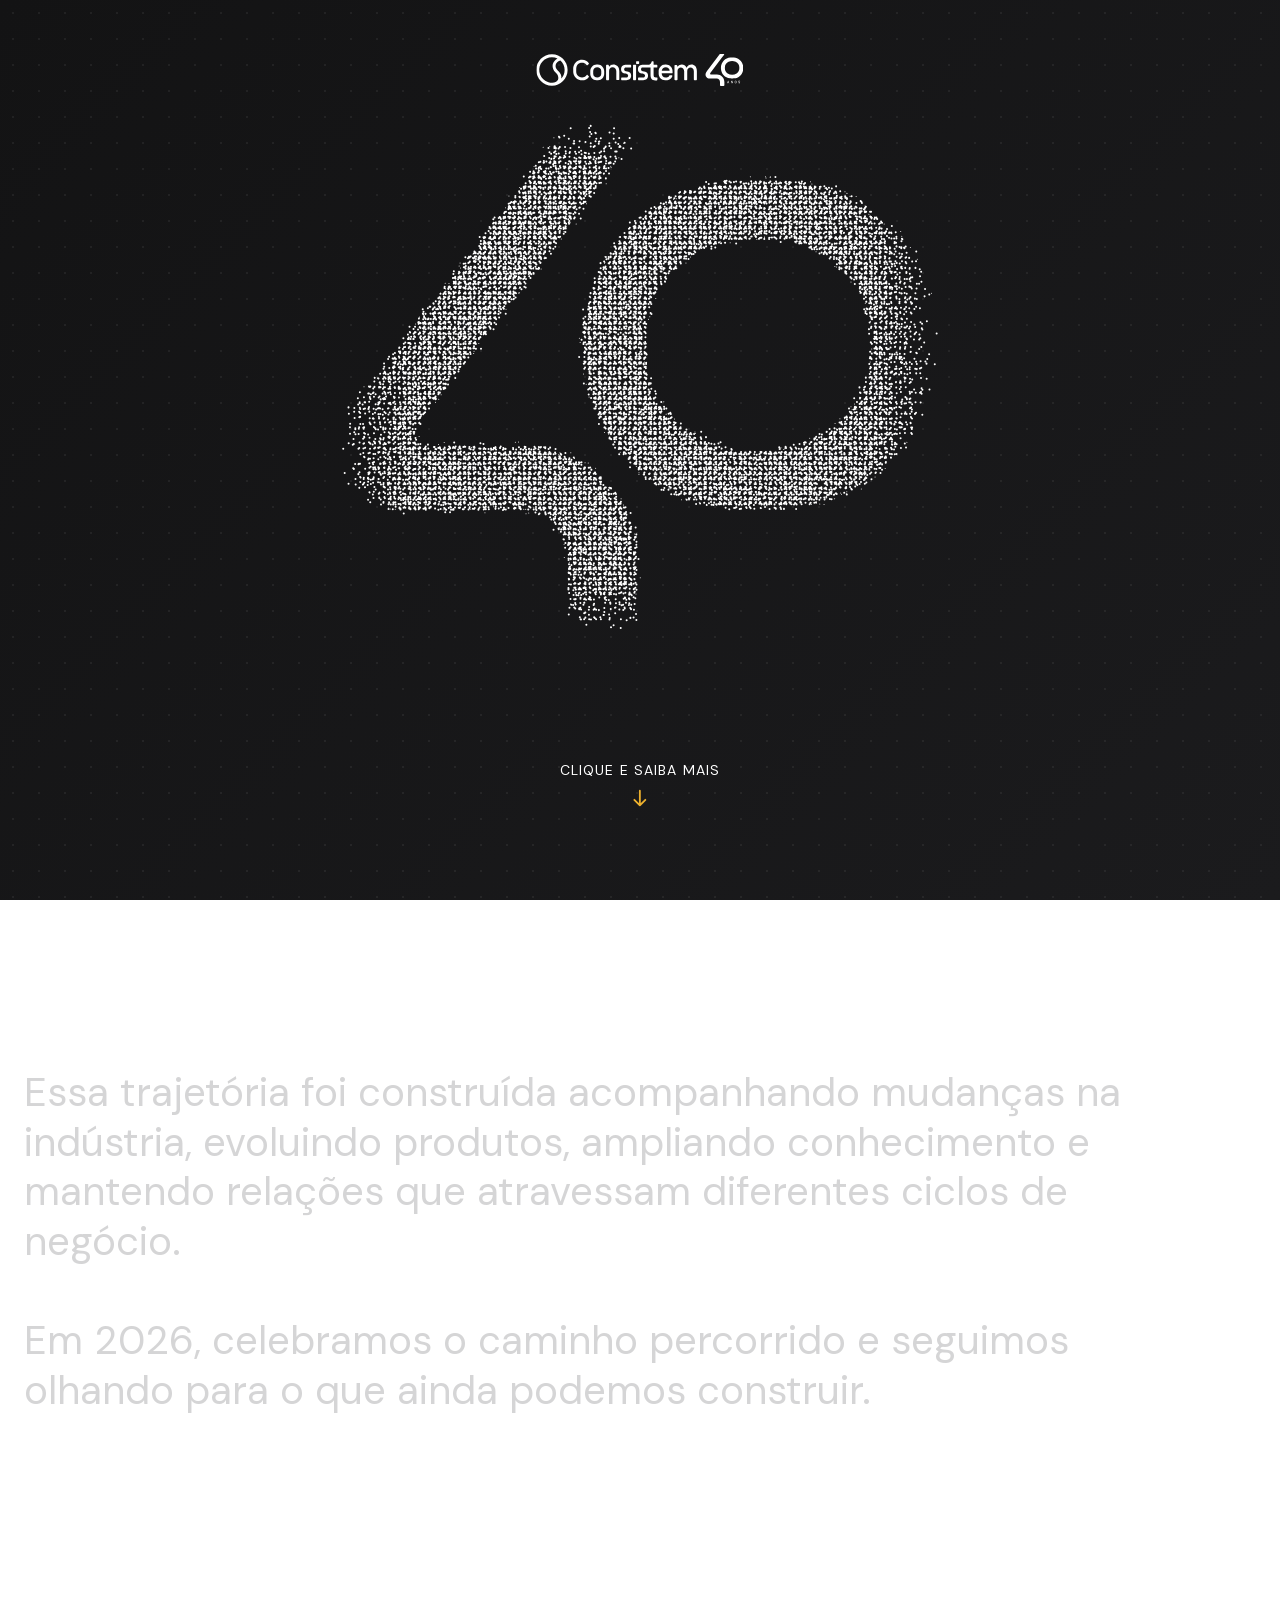
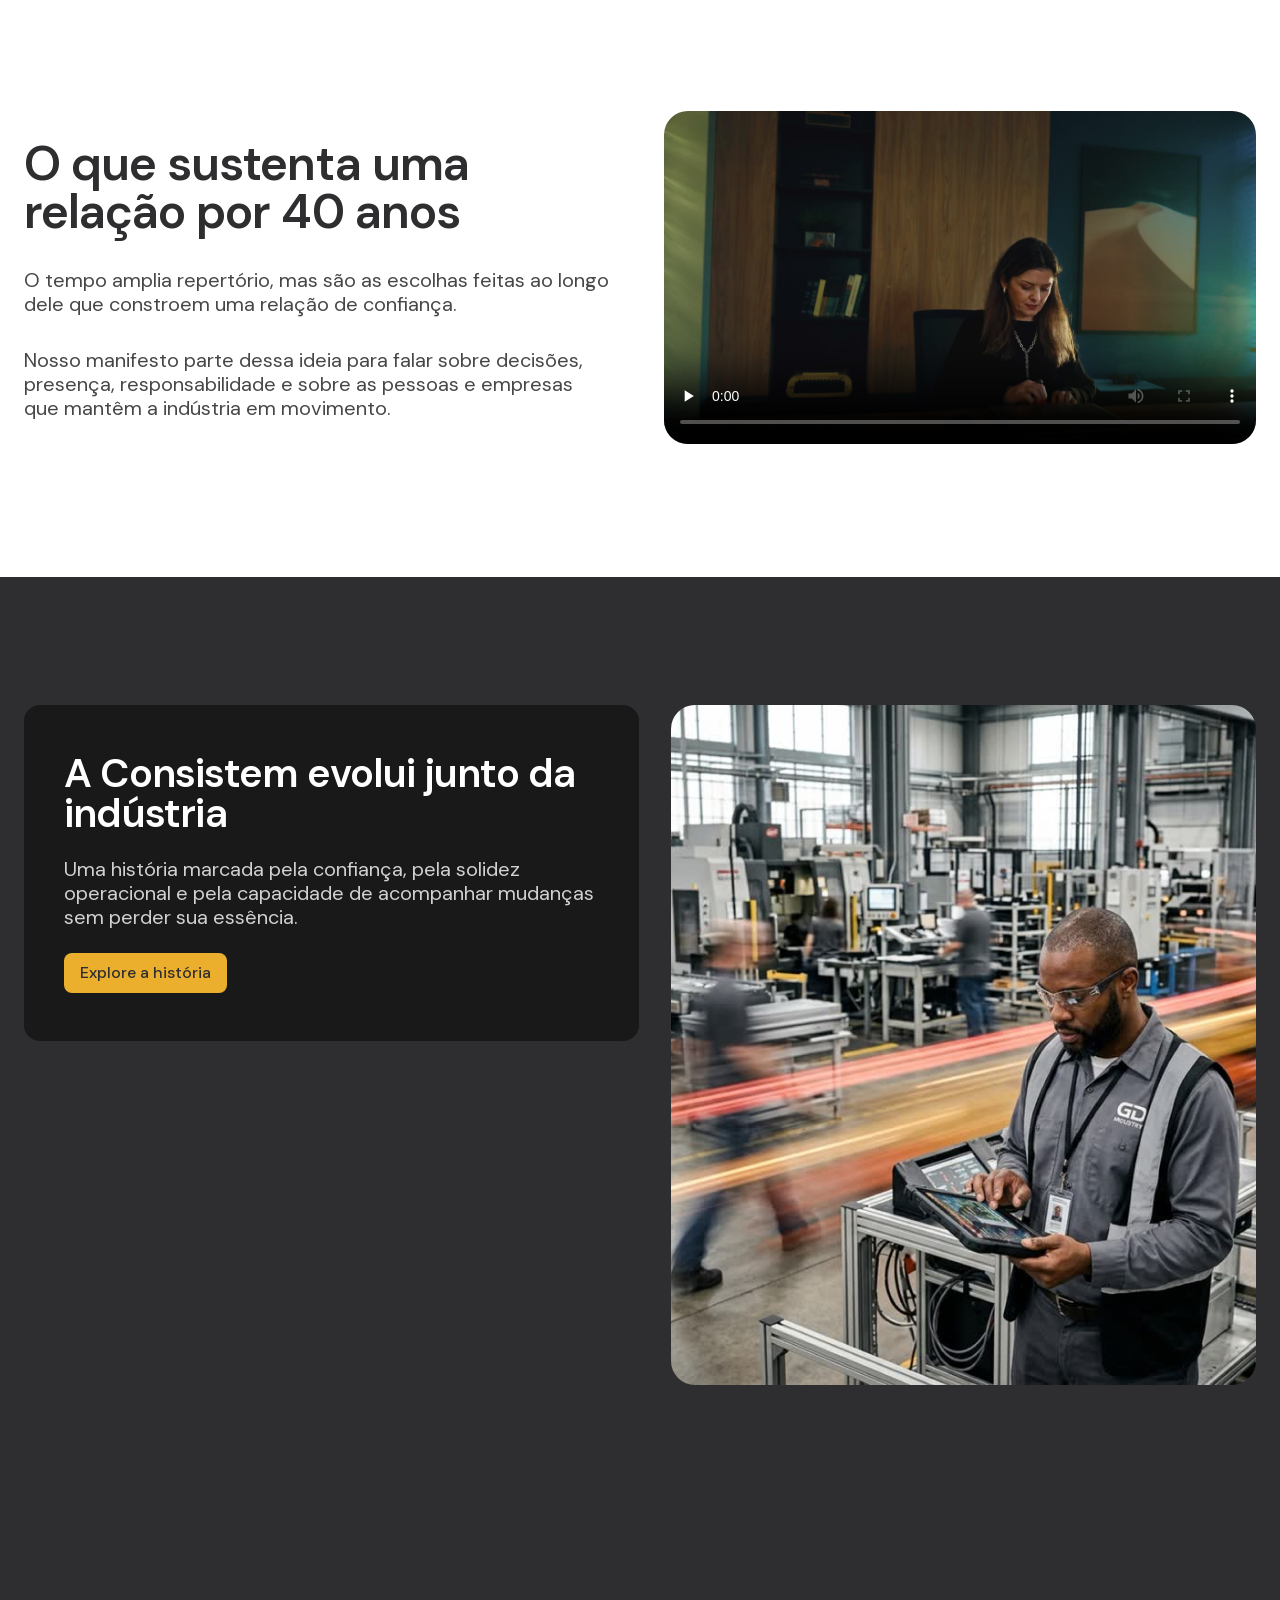
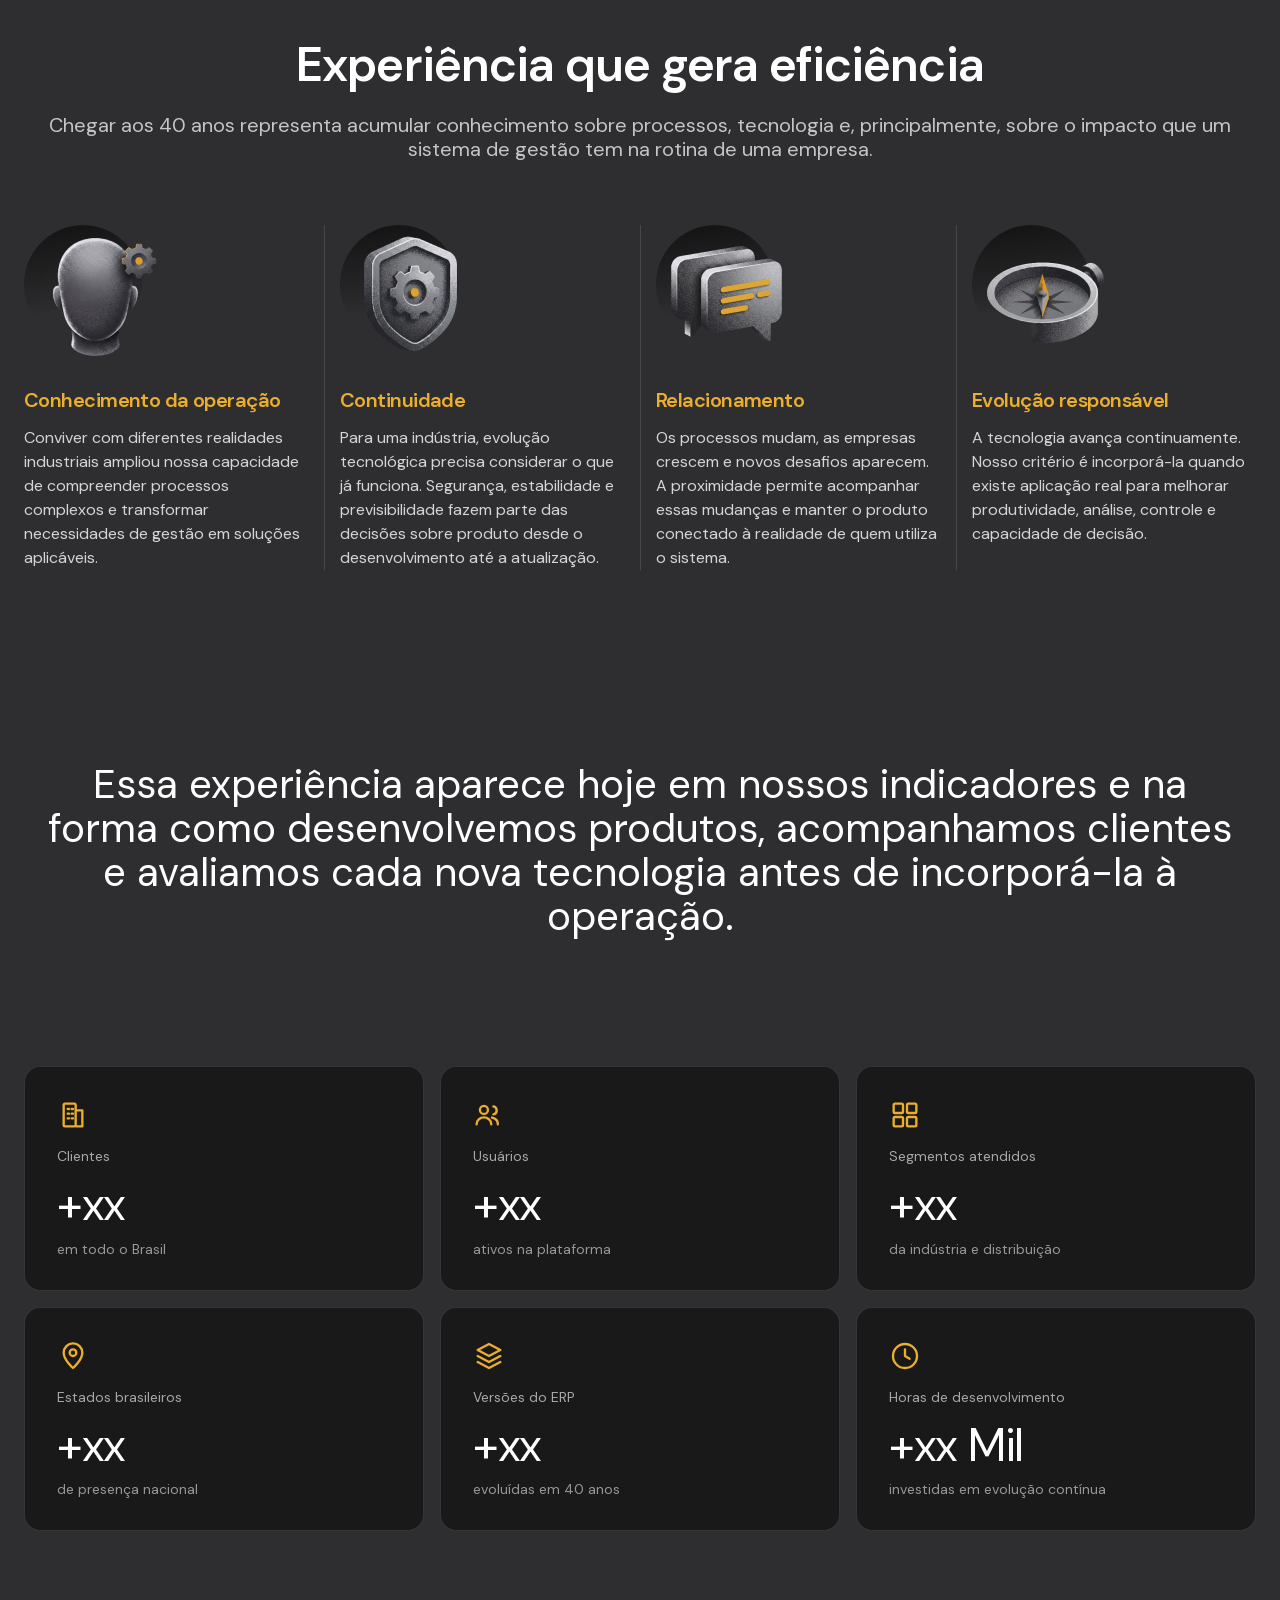
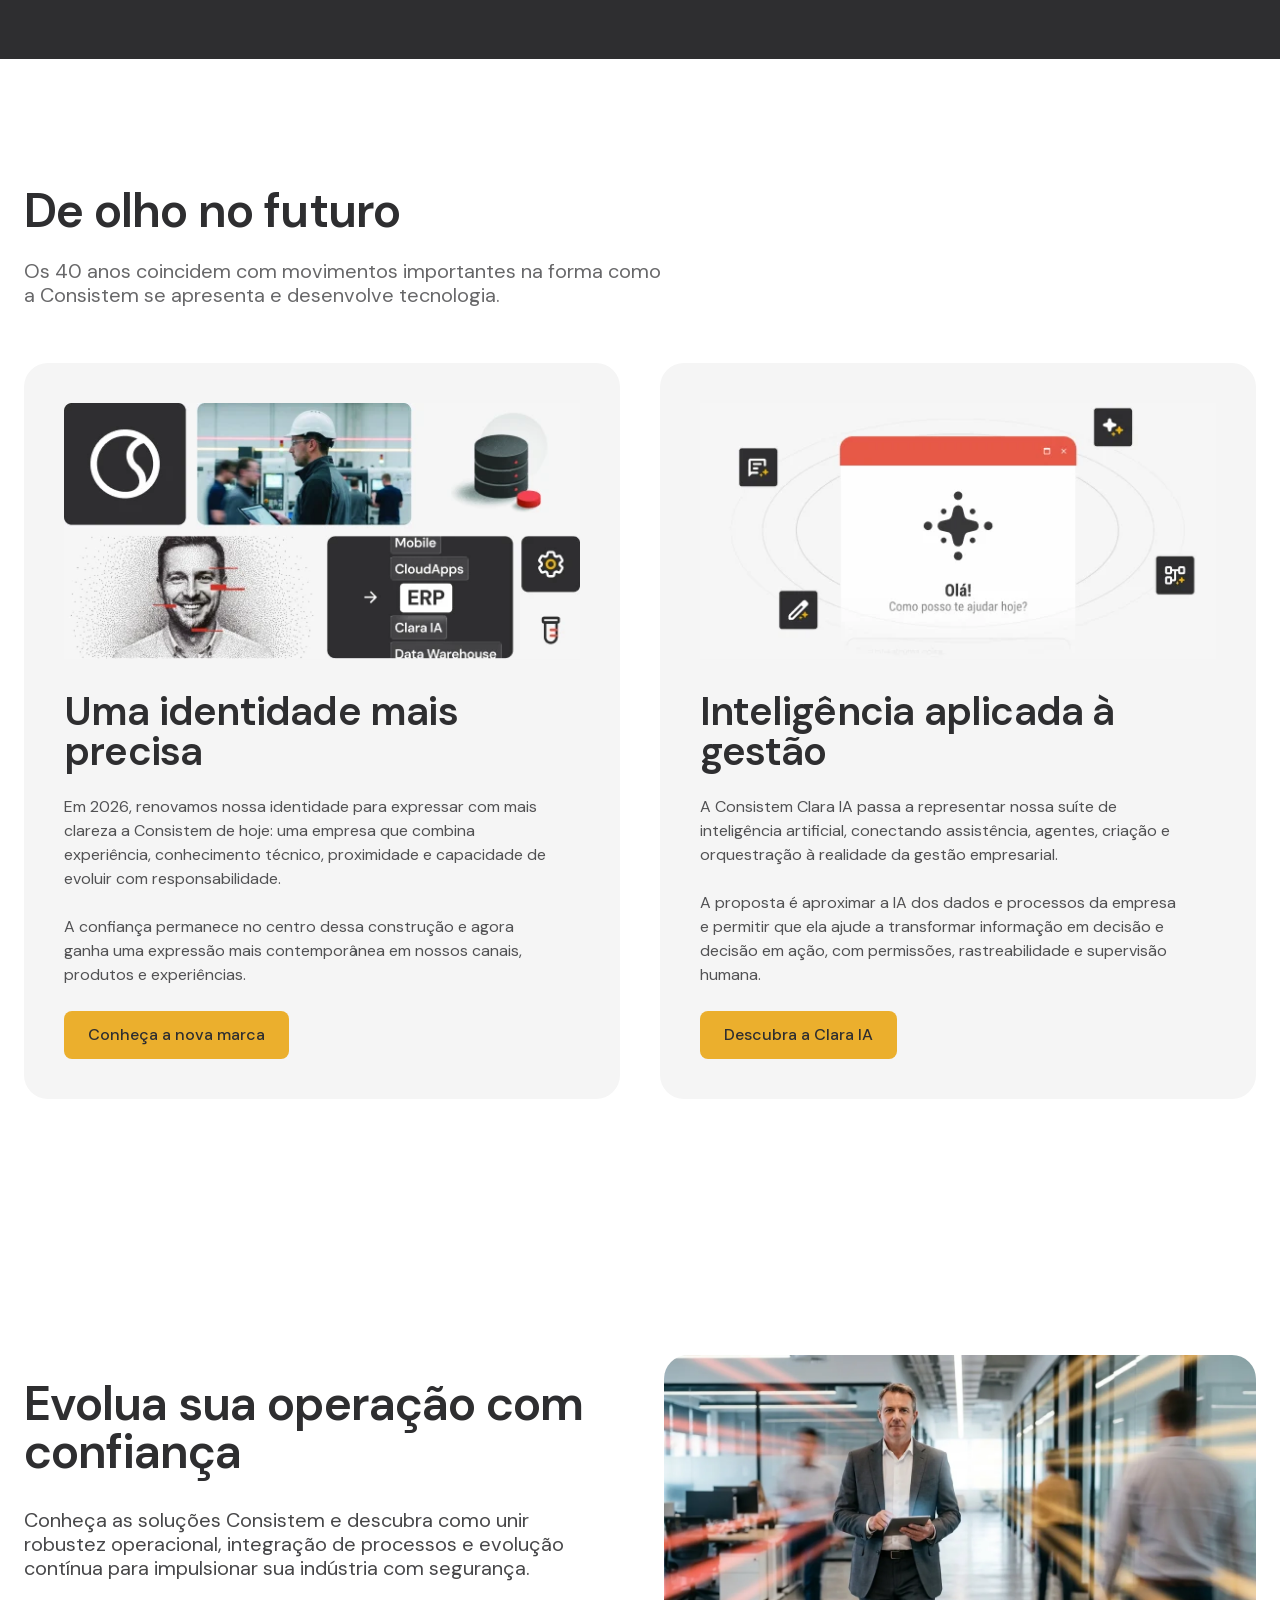
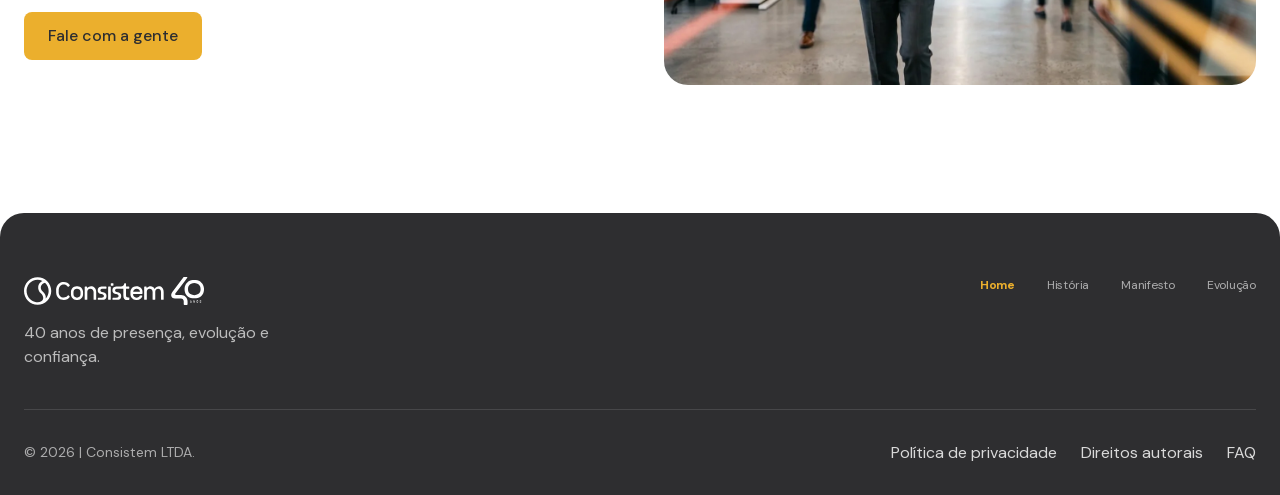
==== commit e3cefb3d: "Cria página Manifesto e otimiza vídeo/preloader do hero - Nova página manifesto.html: hero (eyebrow " ====
--- a/index.html
+++ b/index.html
@@ -49,6 +49,7 @@
      CTA ou primeiro scroll/gesto) revelando ele. Ver js/preloader.js e
      css/preloader.css. Inerte/invisível sem .preloader-active na <html>. -->
 <div class="preloader" id="preloader">
+  <img class="preloader__logo" src="assets/logo-consistem.svg" alt="Consistem" />
   <canvas class="preloader__canvas" id="preloaderCanvas" aria-hidden="true"></canvas>
   <button class="preloader__cta" id="preloaderCta" type="button">
     <span class="preloader__cta-label">Clique e saiba mais</span>
@@ -117,7 +118,7 @@
     <nav class="site-header__nav" id="siteNav" aria-label="Navegação principal">
       <a href="#home" aria-current="page">Home</a>
       <a href="historia.html">História</a>
-      <a href="#trajetoria">Trajetória</a>
+      <a href="manifesto.html">Manifesto</a>
       <a href="#evolucao">Evolução</a>
     </nav>
     <a class="btn btn--warm btn--sm site-header__cta" href="historia.html">Saber mais</a>
@@ -129,16 +130,32 @@
 
 <main>
 
-  <!-- Hero — vídeo institucional de fundo em loop (manifesto-loop.mp4), 100vh/100vw,
-       navbar flutuando por cima. hero-poster.jpg (1º frame real do vídeo) como poster/fallback.
+  <!-- Hero — vídeo institucional de fundo em loop, 100vh/100vw, navbar
+       flutuando por cima. hero-poster.jpg como poster/fallback — preto
+       sólido de propósito (não mais "1º frame real"), pra casar com o
+       fade-in que agora abre o próprio vídeo (ver abaixo).
        SEM `autoplay` e com `data-src` de propósito: `autoplay` faz o browser IGNORAR
-       preload="none" e baixar os 2.5MB do vídeo já no load — 83% do peso da página, e
-       tudo isso enquanto o vídeo está 100% coberto pela cortina do preloader, roubando
-       banda do preloader.js e das imagens. Quem dá play é startHeroVideo() em js/main.js,
-       chamado assim que a cortina sai (ou de imediato, quando não há preloader). -->
+       preload="none" e baixar o vídeo inteiro já no load, mesmo 100% coberto pela
+       cortina do preloader, roubando banda do preloader.js e das imagens (histórico
+       real: chegou a ser 83% do peso da página numa versão anterior). Quem dá play é
+       startHeroVideo() em js/main.js, chamado assim que a cortina sai (ou de imediato,
+       quando não há preloader).
+       2026-08-31: trocado de "vídeo inteiro (115s) silenciado" pra um RECORTE curto
+       (5s, começo do vídeo — 2 cenas de escritório, antes do cartão de título
+       "confiança {") com fade-in/fade-out de 0.4s cada, pedido explícito por causa de
+       reclamação de qualidade — um trecho curto permite bitrate bem mais alto pro
+       mesmo peso final (webm 748KB / mp4 804KB, ambos MENORES que os 2,4MB do loop de
+       115s anterior, com resolução maior: 1280×720 em vez de 640×360). O fade
+       mascara a costura do loop (`loop` nativo do <video> reinicia direto no fim do
+       arquivo) — por isso o poster também precisou virar preto: sem isso, a 1ª
+       reprodução saltava do poster (cena real) pro 1º frame do vídeo (preto, por
+       causa do fade-in), um flash perceptível. WebM (VP9) vem primeiro — melhor
+       qualidade por byte — com MP4 (H.264) como fallback, ordem padrão de
+       progressive enhancement do <source>. -->
   <section class="hero" id="home">
     <div class="hero__media" aria-hidden="true">
       <video class="js-hero-video" muted loop playsinline preload="none" poster="assets/hero-poster.jpg">
+        <source data-src="assets/video/manifesto-loop.webm" type="video/webm" />
         <source data-src="assets/video/manifesto-loop.mp4" type="video/mp4" />
       </video>
     </div>
@@ -335,7 +352,7 @@
       <nav class="site-footer__nav" aria-label="Navegação institucional">
         <a href="#home" aria-current="page">Home</a>
         <a href="historia.html">História</a>
-        <a href="#trajetoria">Trajetória</a>
+        <a href="manifesto.html">Manifesto</a>
         <a href="#evolucao">Evolução</a>
       </nav>
     </div>
--- a/css/styles.css
+++ b/css/styles.css
@@ -747,24 +747,37 @@
 
 /* Ficha técnica (fundação/sede/atuação/produto) — 4 colunas com divisórias
    via ::after (mesma técnica de .experience-item, sem elemento extra). */
+/* Ficha técnica v2 — chips com borda própria (não mais grid com
+   divisórias hairline via ::after, que aliás usava --color-border-inverse,
+   pensado pra fundo escuro — ficava invisível na hero clara). flex-wrap
+   resolve desktop e mobile com a mesma regra, sem breakpoint dedicado. */
+/* Ficha técnica v3 — sem caixa/borda nenhuma (as 2 tentativas com chip
+   bordado ficaram com o rótulo colado na borda, mesmo com padding
+   generoso — mais simples e à prova de bug tirar a borda de vez). Só
+   texto com respiro generoso entre os itens; flex-wrap resolve
+   desktop e mobile com a mesma regra. */
+/* Ficha técnica v4 — proposta nova de verdade: preenchimento sólido
+   (--color-surface-alt, o #f5f5f5 do DS) em vez de borda — as 2
+   tentativas anteriores usavam linha/borda e sempre sobrava algum jeito
+   do texto encostar nela; com fundo sólido não tem aresta pra encostar. */
 .history-facts {
-  display: grid;
-  grid-template-columns: repeat(4, 1fr);
-  gap: var(--ds-space-6);
-  margin-top: var(--ds-space-12);
-}
-.history-fact { position: relative; display: flex; flex-direction: column; gap: var(--ds-space-1); }
-.history-fact:not(:last-child)::after {
-  content: '';
-  position: absolute;
-  top: 0;
-  bottom: 0;
-  right: calc(var(--ds-space-6) / -2 - 0.5px);
-  width: 1px;
-  background: var(--color-border-inverse);
+  display: flex;
+  flex-wrap: wrap;
+  justify-content: center;
+  gap: var(--ds-space-3);
+  width: 100%;
+  margin-top: var(--ds-space-10);
+}
+.history-fact {
+  display: flex;
+  flex-direction: column;
+  gap: var(--ds-space-1);
+  padding: var(--ds-space-4) var(--ds-space-6); /* --ds-space-5 não existe na escala (pula de 4 pra 6) — por isso o padding sumia sempre */
+  background: var(--color-surface-alt);
+  border-radius: var(--radius-md);
 }
 .history-fact__label { color: var(--color-accent-warm); opacity: 0.9; }
-.history-fact__value { opacity: 0.88; }
+.history-fact__value { opacity: 0.88; font-weight: var(--ds-weight-medium); }
 
 /* Envelope da timeline inteira — só existe pra dar à barra sticky um
    container com começo/fim (aparece ao entrar, some ao sair da era
@@ -1020,7 +1033,7 @@
 .history-present__intro {
   max-width: 1176px;
   margin-inline: auto;
-  text-align: center;
+  text-align: left;
   display: flex;
   flex-direction: column;
   gap: var(--ds-space-4);
@@ -1054,14 +1067,6 @@
   background: radial-gradient(ellipse 70% 65% at 50% 50%, transparent 68%, var(--color-surface-default) 100%);
   pointer-events: none;
 }
-.history-present__photo-label {
-  position: absolute;
-  top: var(--ds-space-6);
-  left: var(--ds-space-6);
-  z-index: 1;
-  color: var(--color-accent-warm);
-}
-
 /* Fechamento — depoimento Appel Home (reaproveita .about/.about__grid,
    já genéricos, não específicos de nenhuma subpágina) + CTA final. */
 .history-video-placeholder { width: 100%; max-width: 320px; aspect-ratio: 9 / 16; margin-inline: auto; }
@@ -1108,6 +1113,89 @@
    grupo inteiro) — o 1º respira mais que o 2º dentro do mesmo card. */
 .history-closing .text-p { opacity: 0.82; max-width: 1034px; }
 .history-closing .text-p:last-of-type { max-width: 800px; }
+
+/* ===== Manifesto (manifesto.html) ===== */
+
+/* Hero: eyebrow + H1 + 2 parágrafos de abertura (centralizados) + vídeo
+   contido logo abaixo (radius-lg), tudo dentro do mesmo .container — v1
+   do vídeo era full-bleed/edge-to-edge; revertido a pedido do guardião
+   ("não gostei"), volta ao tratamento contido que o resto do site usa
+   (mesmo espírito do vídeo de #sustentacao na Home). */
+.manifesto-hero { padding-top: 160px; padding-bottom: var(--section-padding-block); }
+.manifesto-hero__stack {
+  max-width: 860px;
+  margin-inline: auto;
+  display: flex;
+  flex-direction: column;
+  align-items: center;
+  gap: var(--ds-space-4);
+  text-align: center;
+}
+.manifesto-hero__eyebrow { color: var(--color-accent-warm); }
+/* Pedido explícito: nunca quebra linha. Tamanho fluido (mesma técnica de
+   .hero__heading na Home) em vez dos degraus fixos padrão de .text-h1,
+   porque com nowrap um degrau fixo pode transbordar em alguma largura de
+   tela intermediária — o fluido acompanha continuamente. Seletor
+   composto (h1.manifesto-hero__title, não só a classe) de propósito: as
+   media queries mais abaixo redefinem .text-h1 em telas ≤960px/≤640px, e
+   com a MESMA especificidade quem vier depois no arquivo venceria —
+   aumentar a especificidade aqui garante que o fluido nunca seja
+   sobrescrito. Vale conferir num celular real; sem ferramenta de preview
+   neste ambiente pra calibrar visualmente. */
+h1.manifesto-hero__title { white-space: nowrap; font-size: clamp(22px, 6.5vw, var(--font-heading-xl-size)); }
+.manifesto-hero__lead { display: flex; flex-direction: column; gap: var(--ds-space-4); margin-top: var(--ds-space-2); }
+.manifesto-hero__lead .text-p { max-width: 60ch; opacity: 0.88; }
+.manifesto-hero__video { width: 100%; margin-top: var(--ds-space-6); }
+.manifesto-hero__video video {
+  display: block;
+  width: 100%;
+  aspect-ratio: 16 / 9;
+  object-fit: cover;
+  border-radius: var(--radius-lg);
+  background: #000; /* letterbox — mesmo #000 literal de .video-modal__dialog */
+}
+
+/* Corpo do manifesto — seção escura por OMISSÃO de .section--light (mesmo
+   mecanismo de .evolve/.experience: mostra o grafite-500 padrão do body),
+   texto revelado char-a-char no scroll (ver revealCharsOnScroll em
+   main.js). Parágrafos alinhados à ESQUERDA (v1 era centralizado —
+   blocos curtos centralizados pareciam soltos/desconectados; à esquerda
+   lê como texto corrido) e com gap menor que antes (space-4, não
+   space-6) — os dois ajustes juntos resolvem a sensação de "parágrafos
+   muito longe" relatada pelo guardião. Uma foto quebra o bloco ao meio
+   (.manifesto-body__photo) — antes era só texto boiando no vazio.
+   Estrofe final e fecho continuam centralizados (funciona bem pra linhas
+   curtas tipo poema — texto maior, ver override de text-align abaixo).
+   Tamanhos vêm todos da escala tipográfica já existente
+   (text-p-lg/h4/h3/h2) — nenhum valor novo. */
+.manifesto-body { padding-block: var(--section-padding-block); }
+.manifesto-body__stack { max-width: 720px; margin-inline: auto; }
+.manifesto-body__visual { display: flex; flex-direction: column; gap: var(--ds-space-10); text-align: left; }
+.manifesto-body__group { display: flex; flex-direction: column; gap: var(--ds-space-4); }
+.manifesto-body__photo { margin: 0; }
+.manifesto-body__photo img {
+  display: block;
+  width: 100%;
+  aspect-ratio: 4 / 3;
+  object-fit: cover;
+  border-radius: var(--radius-lg);
+}
+.manifesto-body__stanza {
+  display: flex;
+  flex-direction: column;
+  gap: var(--ds-space-2);
+  text-align: center;
+}
+.manifesto-body__closing {
+  display: flex;
+  flex-direction: column;
+  gap: var(--ds-space-2);
+  margin-top: var(--ds-space-4);
+  text-align: center;
+}
+/* strong não é revelado pelo wrapChars (ver main.js) — nasce sólido em
+   accent-warm desde o load, como assinatura final da seção. */
+.manifesto-body__closing strong { color: var(--color-accent-warm); font-weight: inherit; }
 
 /* ===== Responsivo =====
    Padrão de respiro em telas ≤960px (tablet e celular): 20px de padding
@@ -1144,11 +1232,11 @@
      --section-padding-block) já aperta sozinho pro padrão de 64px de
      mobile redefinido acima. Dobra 2 (texto+foto) empilha como qualquer
      outro grid 2 colunas do site. */
-  .history-hero { padding-top: 96px; }
-  .history-hero-intro { grid-template-columns: 1fr; gap: var(--ds-space-8); text-align: center; }
-  .history-hero-intro__text { align-items: center; text-align: center; }
-  .history-facts { grid-template-columns: repeat(2, 1fr); row-gap: var(--ds-space-6); }
-  .history-fact::after { display: none; }
+  .history-hero { padding-top: 120px; } /* 96px de folga do header + 24px extra pedido */
+  .manifesto-hero { padding-top: 120px; } /* mesma folga de header — ver comentário acima */
+  .history-hero__logo { display: none; } /* pedido explícito — só aparece no desktop */
+  .history-hero-intro { grid-template-columns: 1fr; gap: var(--ds-space-8); text-align: left; }
+  .history-hero-intro__text { align-items: flex-start; text-align: left; }
 
   /* Timeline: desliga o efeito de stack (mesmo ponto de corte de
      .about__grid/.evolve__grid acima) — vira coluna única, texto sempre
@@ -1192,23 +1280,13 @@
 
   /* Pedido explícito: no mobile, texto alinhado à esquerda nas seções
      abaixo do hero (hero e fotos da timeline ficam de fora — ver
-     .history-hero-intro acima, que continua centralizado). Presente
-     (2026) e fecho final nascem centralizados no desktop — só eles
-     precisam de override aqui; .history-block__sticky e
-     #depoimento-appel .about__content já nascem à esquerda por padrão,
-     não precisam de regra nenhuma. */
-  .history-present__intro,
+     .history-hero-intro acima, que continua centralizado). Fecho final
+     nasce centralizado no desktop — só ele precisa de override aqui; os
+     outros (2026, .history-block__sticky, depoimento) já nascem à
+     esquerda por padrão, não precisam de regra nenhuma. */
   .history-closing {
     text-align: left;
     align-items: flex-start;
-  }
-
-  /* Ilustração da fachada (2026) — maior só no mobile (pedido explícito;
-     no desktop mantém 100%, tamanho normal), sempre centralizada mesmo
-     ultrapassando o container. */
-  .history-present__photo {
-    width: 140%;
-    margin-left: -20%; /* (140% - 100%) / 2 — centraliza o excesso pros 2 lados */
   }
 
   /* Depoimento no mobile: texto antes do vídeo (no desktop é vídeo à
@@ -1253,5 +1331,4 @@
   .history-nav { gap: var(--ds-space-1); padding: var(--ds-space-1) var(--ds-space-2); }
   .history-nav__item { padding: var(--ds-space-1); }
   .history-nav__item span:not(.history-nav__index) { display: none; }
-  .history-facts { grid-template-columns: 1fr; row-gap: var(--ds-space-4); }
-}
+}
--- a/css/preloader.css
+++ b/css/preloader.css
@@ -41,6 +41,27 @@
   inset: 0;
   width: 100%;
   height: 100%;
+}
+
+/* Logo (mesmo arquivo da navbar) em cima do numeral "40" — tamanho contido
+   pra ficar em proporção parecida com o CTA (não um logo "de hero", só
+   uma assinatura discreta no topo). top:10% (espelhando ingenuamente o
+   bottom:10% do CTA) ficou colado no numeral — o centro do "40" NÃO é
+   centralizado na tela: cy = H*0.42 e fit = min(W,H)*0.56 (ver layout()
+   em js/preloader.js), de propósito deixando mais espaço embaixo pro
+   CTA. Isso põe o topo do numeral em ~H*(0.42-0.28) ≈ 14% da tela — um
+   top:10% de logo (mais ~32px de altura) sobrava quase nada de vão.
+   6% dá folga de verdade sem aproximar demais do topo real da tela.
+   Não é simetria perfeita com o CTA (o design já não é simétrico de
+   propósito), é só respiro suficiente pra não parecer colado. */
+.preloader__logo {
+  position: absolute;
+  top: 6%;
+  left: 50%;
+  transform: translateX(-50%);
+  height: 32px;
+  width: auto;
+  z-index: 1;
 }
 
 .preloader__cta {
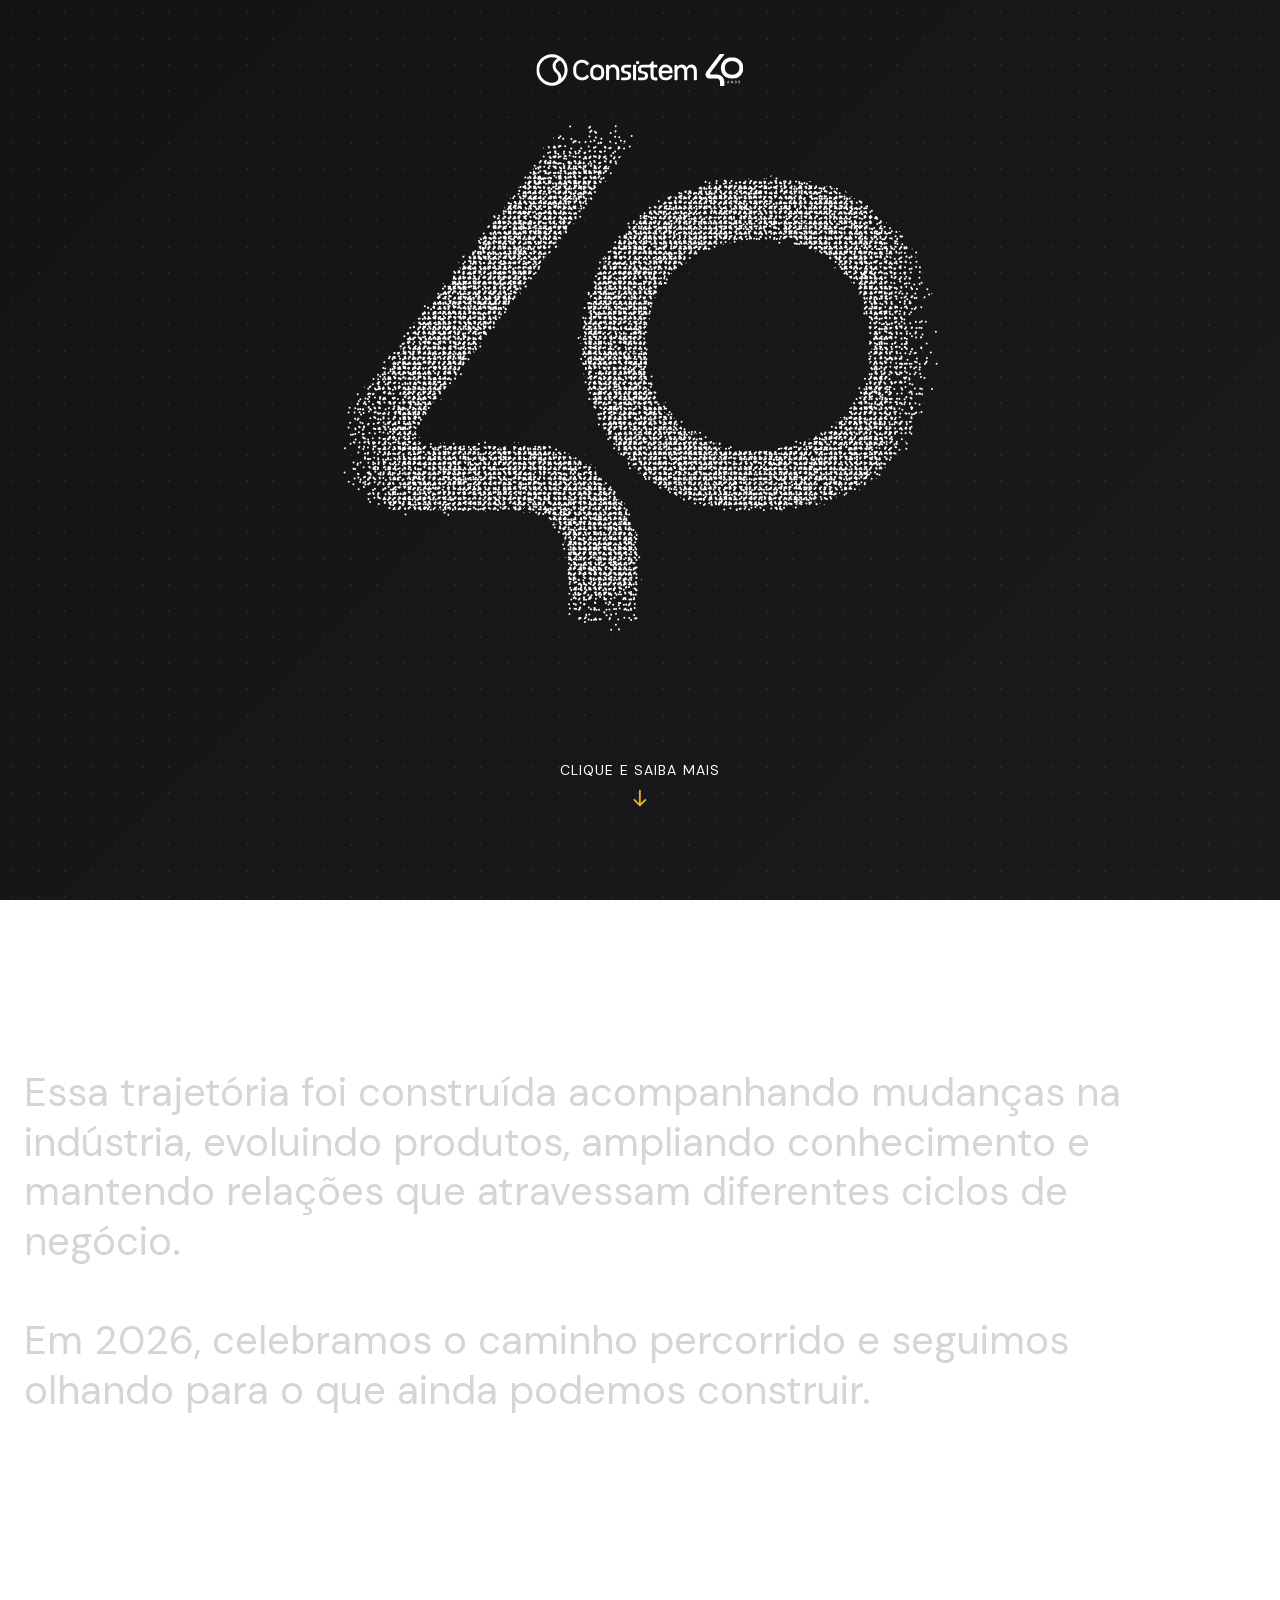
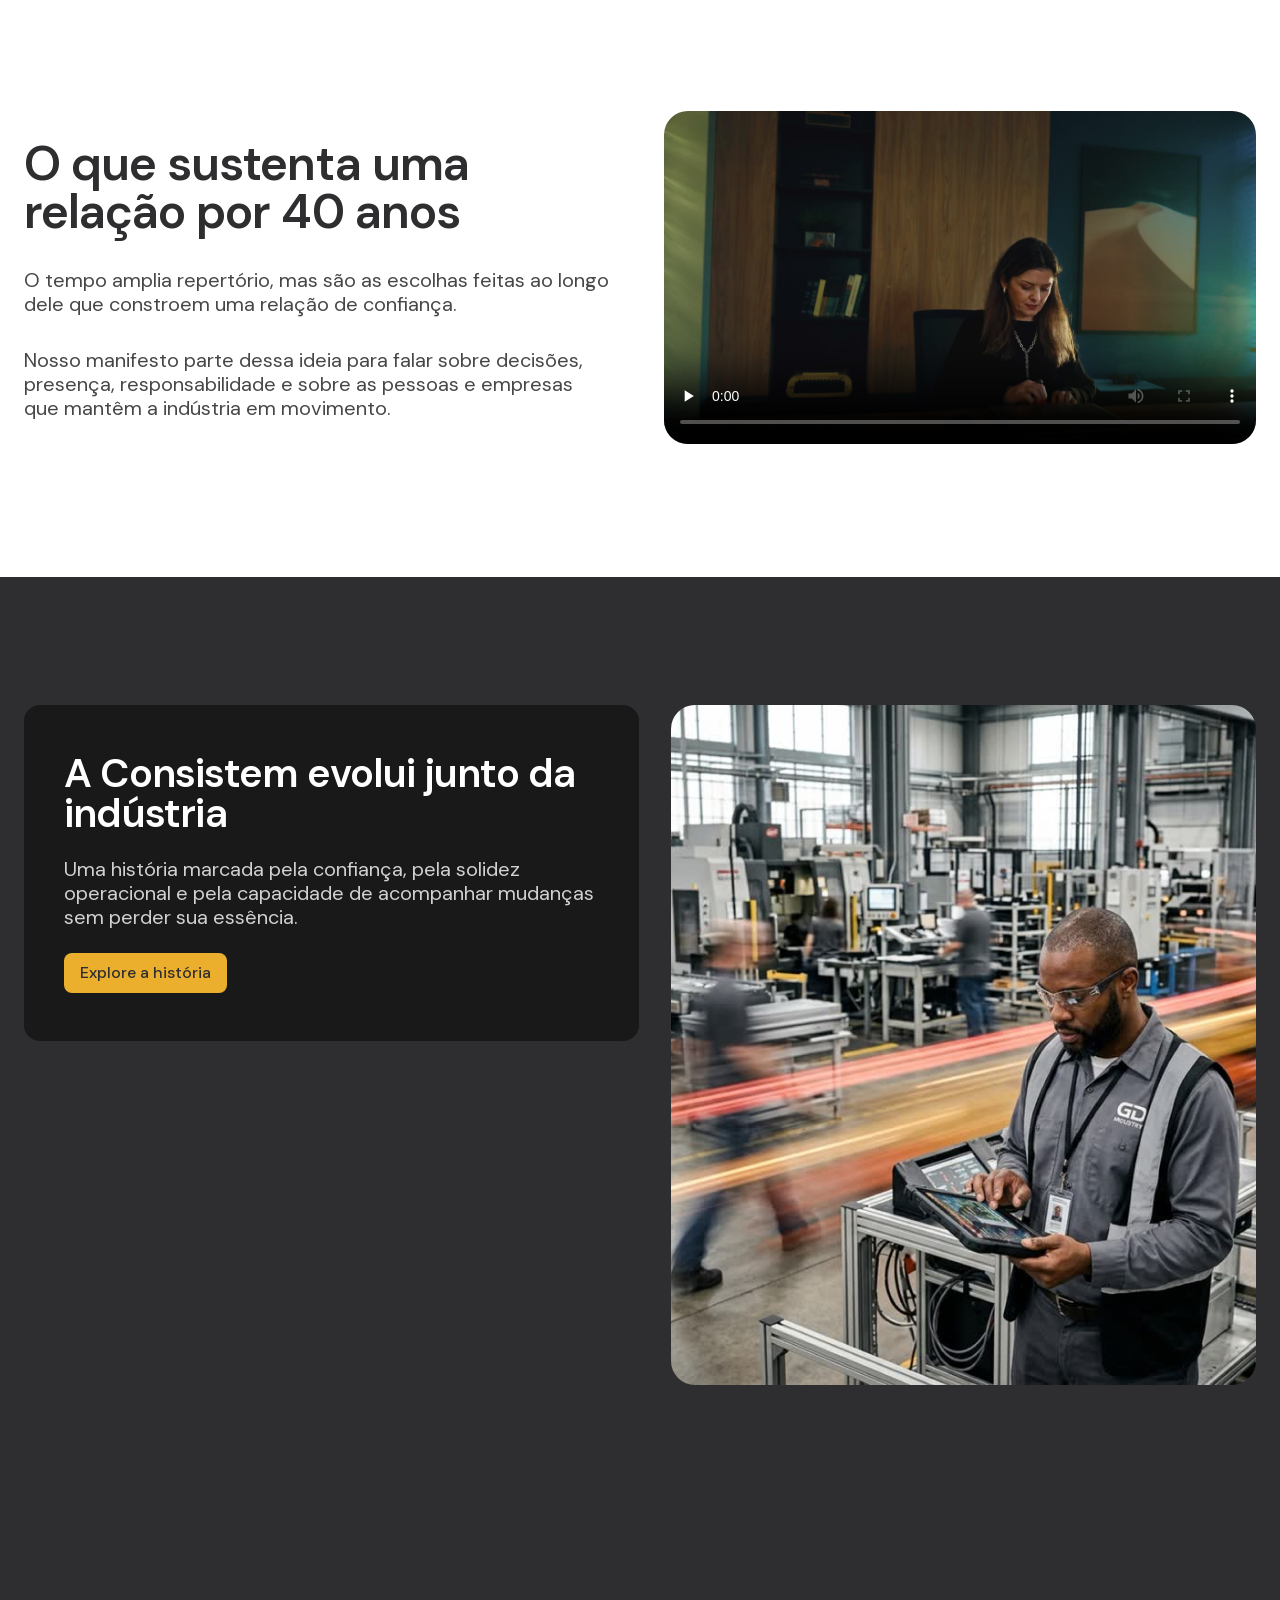
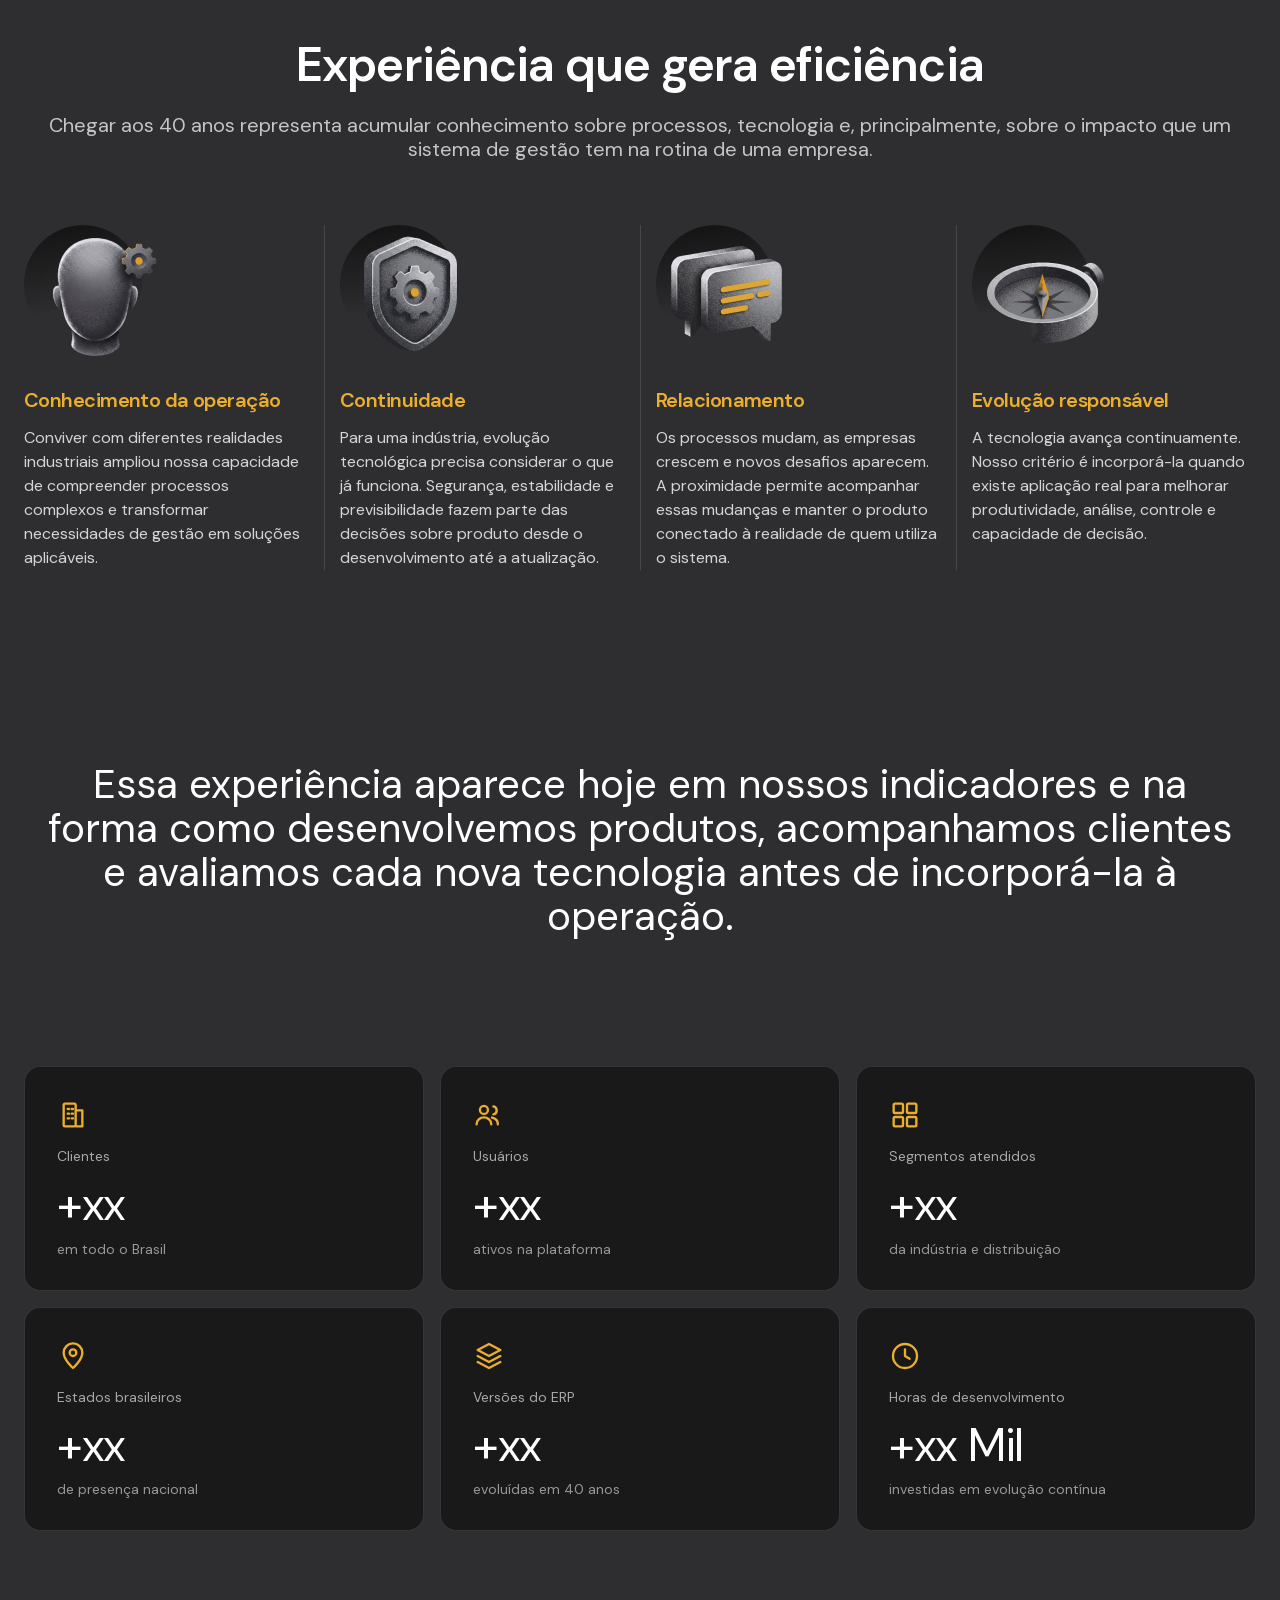
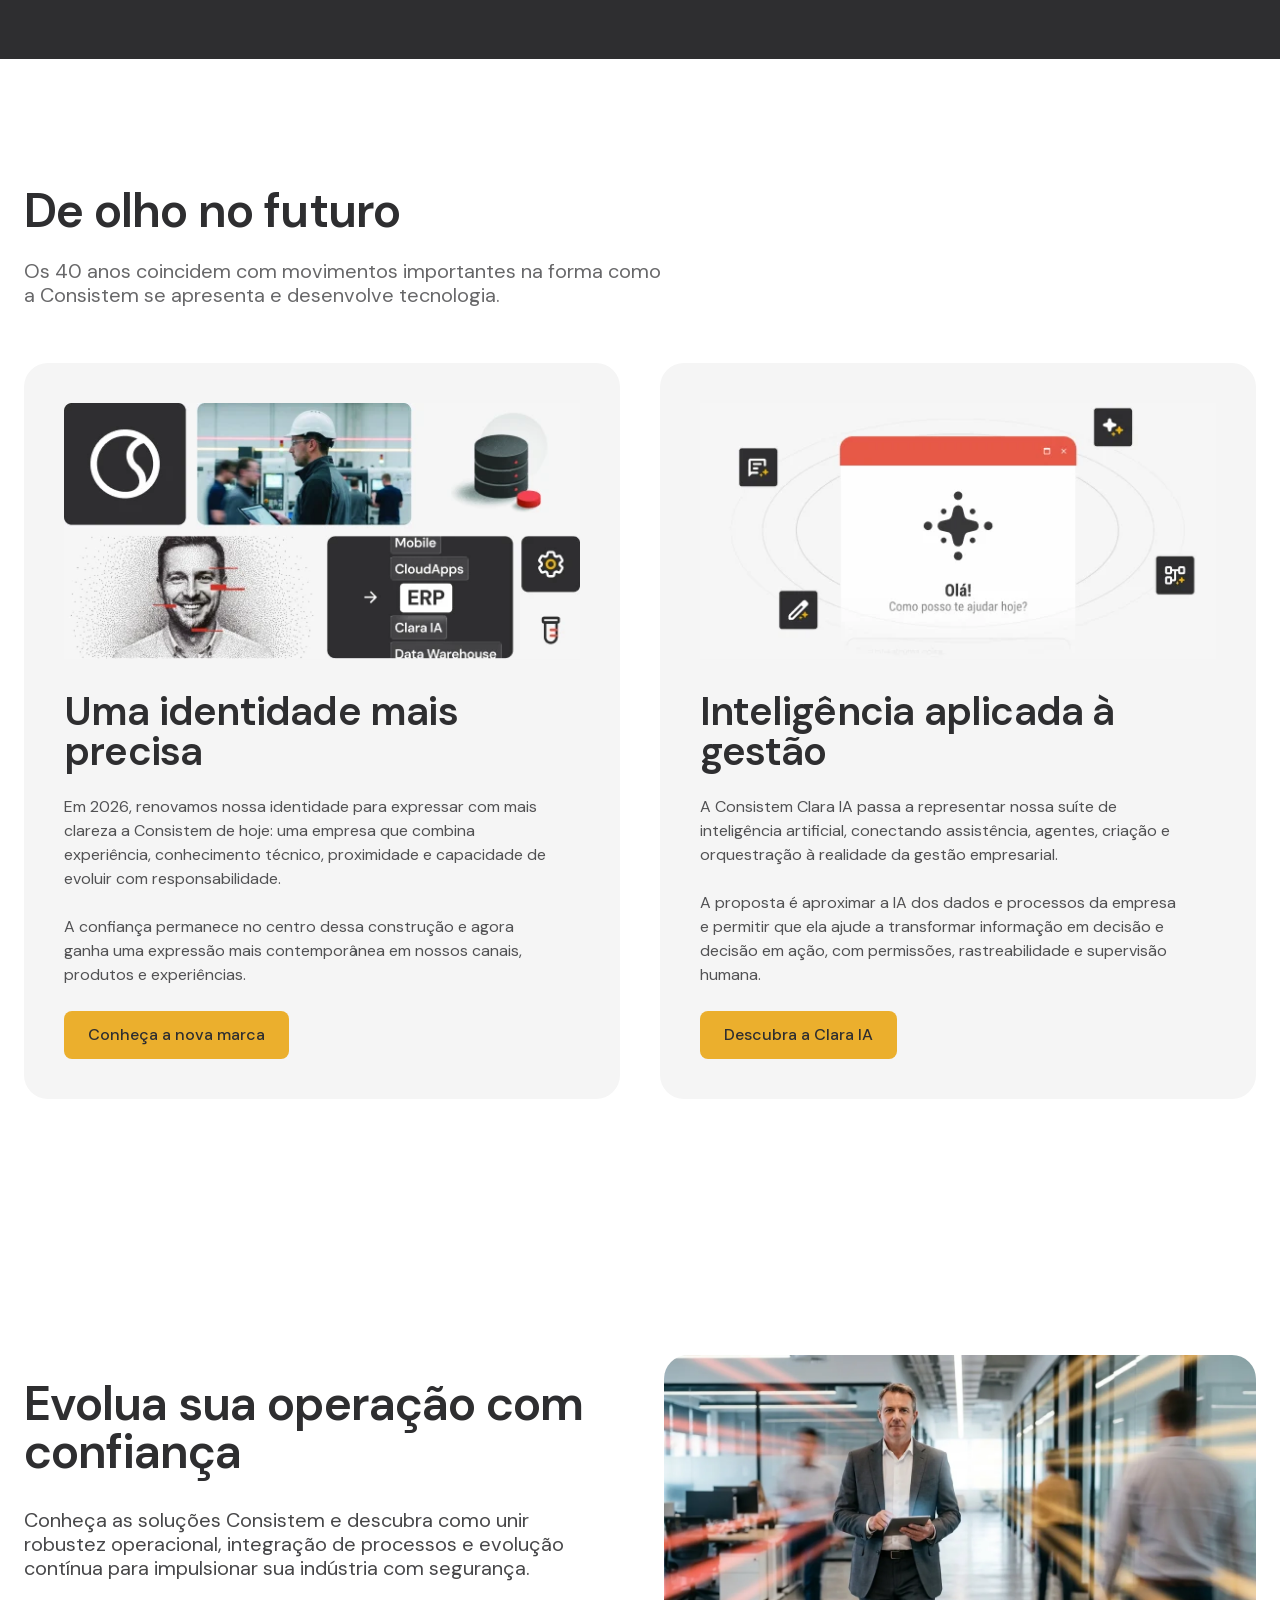
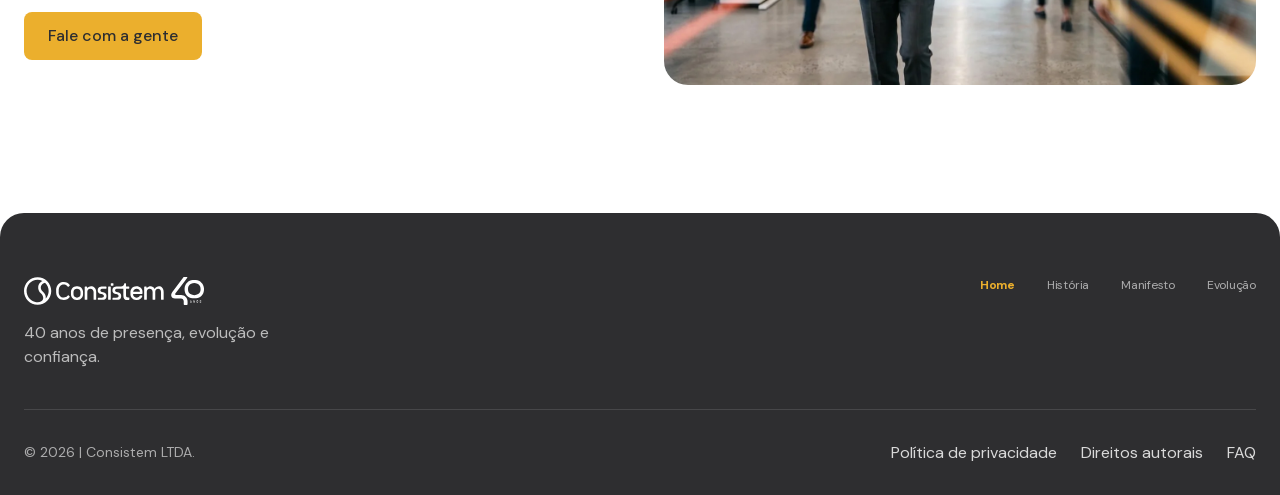
==== commit aab64e1e: "Corrige tamanho do vídeo da hero do manifesto e link da Home - manifesto.html: vídeo da hero não cre" ====
--- a/index.html
+++ b/index.html
@@ -168,7 +168,7 @@
         <p class="text-p hero__support">Há 40 anos, a Consistem desenvolve tecnologia para empresas que precisam integrar processos, manter a operação segura e tomar decisões com mais clareza.</p>
         <div class="hero__buttons">
           <button class="btn btn--warm btn--md" id="watchManifestoBtn" type="button">Assistir ao manifesto</button>
-          <a class="btn btn--outline btn--md" href="#trajetoria">Conhecer a história</a>
+          <a class="btn btn--outline btn--md" href="historia.html">Conhecer a história</a>
         </div>
       </div>
     </div>
--- a/css/tokens.css
+++ b/css/tokens.css
@@ -19,7 +19,12 @@
   font-family: 'DM Sans';
   src: url('../assets/fonts/dm-sans.woff2') format('woff2-variations'),
        url('../assets/fonts/dm-sans.woff2') format('woff2');
-  font-weight: 400 700;
+  /* Faixa 400-800 (não só 400-700): o arquivo variável em si vai de 100 a
+     1000 (conferido via fontTools), mas só regular/medium/semibold/bold
+     eram usados até agora — 800 abre pra --ds-weight-extrabold (ver
+     comentário lá), único uso hoje. Sem isso, pedir peso 800 seria
+     arredondado pro limite declarado aqui (700), sem efeito nenhum. */
+  font-weight: 400 800;
   font-style: normal;
   font-display: swap;
 }
@@ -68,6 +73,12 @@
   --ds-weight-medium: 500;
   --ds-weight-semibold: 600;
   --ds-weight-bold: 700;
+  /* Extensão local: a escala oficial do DS pra peso vai só até bold (700)
+     — este degrau (800) só existe pro badge "confiança" da seção "Por
+     que falar de confiança" de manifesto.html (Figma node 1436:40650 usa
+     DM Sans ExtraBold ali, de propósito, pedido "idêntico ao Figma").
+     DM Sans (fonte variável) suporta o peso; não é usado em mais nada. */
+  --ds-weight-extrabold: 800;
 
   --ds-size-64: 64px;
   --ds-size-48: 48px;
@@ -196,6 +207,14 @@
   --font-body-lg-size: var(--ds-size-20);
   --font-body-lg-leading: 24px;
 
+  /*
+    Extensão local da página manifesto.html: corpo de texto de 24px usado
+    no Figma (node 1436:40632) pra prosa dentro da seção escura do
+    manifesto — nem body-lg (20px) nem heading-sm (28px) batem, é um
+    degrau próprio dessa seção específica. Fiel ao Figma, não inventado.
+  */
+  --font-manifesto-p-size: 24px;
+
   --font-caption-size: var(--ds-size-14);
   --font-caption-weight: var(--ds-weight-regular);
   --font-caption-tracking: var(--ds-tracking-0);
--- a/css/styles.css
+++ b/css/styles.css
@@ -1109,6 +1109,10 @@
   gap: var(--ds-space-4); /* 16px, exato do Figma */
   width: 100%;
 }
+/* evita palavra órfã sozinha numa 2ª linha (ex. "Quatro décadas reúnem
+   mudanças de estrutura, produto, processos e relacionamento." em
+   manifesto.html) — vale pro card em qualquer página que o reaproveite. */
+.history-closing__text p { text-wrap: balance; }
 /* Larguras exatas do Figma pros 2 parágrafos (não um max-width único pro
    grupo inteiro) — o 1º respira mais que o 2º dentro do mesmo card. */
 .history-closing .text-p { opacity: 0.82; max-width: 1034px; }
@@ -1131,7 +1135,6 @@
   gap: var(--ds-space-4);
   text-align: center;
 }
-.manifesto-hero__eyebrow { color: var(--color-accent-warm); }
 /* Pedido explícito: nunca quebra linha. Tamanho fluido (mesma técnica de
    .hero__heading na Home) em vez dos degraus fixos padrão de .text-h1,
    porque com nowrap um degrau fixo pode transbordar em alguma largura de
@@ -1140,62 +1143,303 @@
    media queries mais abaixo redefinem .text-h1 em telas ≤960px/≤640px, e
    com a MESMA especificidade quem vier depois no arquivo venceria —
    aumentar a especificidade aqui garante que o fluido nunca seja
-   sobrescrito. Vale conferir num celular real; sem ferramenta de preview
-   neste ambiente pra calibrar visualmente. */
-h1.manifesto-hero__title { white-space: nowrap; font-size: clamp(22px, 6.5vw, var(--font-heading-xl-size)); }
-.manifesto-hero__lead { display: flex; flex-direction: column; gap: var(--ds-space-4); margin-top: var(--ds-space-2); }
-.manifesto-hero__lead .text-p { max-width: 60ch; opacity: 0.88; }
-.manifesto-hero__video { width: 100%; margin-top: var(--ds-space-6); }
-.manifesto-hero__video video {
+   sobrescrito. Peso regular por padrão (Figma: só "Confiança" é negrito,
+   o resto do título é regular — .text-h1 sozinho seria semibold uniforme).
+   Vale conferir num celular real; sem ferramenta de preview neste
+   ambiente pra calibrar visualmente. */
+h1.manifesto-hero__title {
+  white-space: nowrap;
+  font-size: clamp(22px, 6.5vw, var(--font-heading-xl-size));
+  font-weight: var(--ds-weight-regular);
+}
+.manifesto-hero__title strong { font-weight: var(--ds-weight-bold); }
+/* Gap interno do bloco H1+parágrafo (24px, Figma) menor que o gap geral
+   da hero (48px, ver .manifesto-hero__stack) — hierarquia de dois
+   níveis, não um gap uniforme. */
+.manifesto-hero__head { display: flex; flex-direction: column; align-items: center; gap: var(--ds-space-6); }
+.manifesto-hero__lead-p { max-width: 60ch; opacity: 0.88; text-wrap: balance; }
+/* margin-block (não gap do stack) de propósito — pedido explícito de mais
+   respiro só ao redor do vídeo, maior que o gap dos outros elementos da
+   hero. aspect-ratio no CONTAINER (não nos vídeos) porque agora são 2
+   vídeos empilhados (preview + real, ambos position:absolute/inset:0) —
+   precisam de uma caixa com altura já definida pra se encaixarem.
+
+   ESCAPA do .manifesto-hero__stack (max-width:860px) de propósito — a
+   1ª tentativa de aumentar (812->934px) não teve efeito NENHUM porque o
+   PAI já travava tudo em 860px antes do vídeo chegar a valer seu próprio
+   max-width (bug real, não só "não aumentou o bastante"). Técnica
+   left:50%+translateX(-50%) centraliza um elemento MAIOR que o pai,
+   quebrando o container sem depender da largura exata dele (funciona em
+   qualquer viewport, ao contrário de margin negativa fixa). Largura alvo
+   1100px — na altura (aspect-ratio 16:9 ainda intacto), empurra o fundo
+   do vídeo pra além dos 100vh na maioria das telas, deixando claro que
+   tem mais conteúdo abaixo (pedido explícito). max-width em vw garante
+   que nunca estoura a tela em viewports estreitos. */
+.manifesto-hero__video {
+  position: relative;
+  left: 50%;
+  transform: translateX(-50%);
+  width: 1100px;
+  max-width: calc(100vw - 40px);
+  aspect-ratio: 16 / 9;
+  margin-block: 24px;
+}
+.manifesto-hero__preview,
+.manifesto-hero__real {
+  position: absolute; inset: 0;
   display: block;
-  width: 100%;
-  aspect-ratio: 16 / 9;
+  width: 100%; height: 100%;
   object-fit: cover;
   border-radius: var(--radius-lg);
   background: #000; /* letterbox — mesmo #000 literal de .video-modal__dialog */
 }
-
-/* Corpo do manifesto — seção escura por OMISSÃO de .section--light (mesmo
-   mecanismo de .evolve/.experience: mostra o grafite-500 padrão do body),
-   texto revelado char-a-char no scroll (ver revealCharsOnScroll em
-   main.js). Parágrafos alinhados à ESQUERDA (v1 era centralizado —
-   blocos curtos centralizados pareciam soltos/desconectados; à esquerda
-   lê como texto corrido) e com gap menor que antes (space-4, não
-   space-6) — os dois ajustes juntos resolvem a sensação de "parágrafos
-   muito longe" relatada pelo guardião. Uma foto quebra o bloco ao meio
-   (.manifesto-body__photo) — antes era só texto boiando no vazio.
-   Estrofe final e fecho continuam centralizados (funciona bem pra linhas
-   curtas tipo poema — texto maior, ver override de text-align abaixo).
-   Tamanhos vêm todos da escala tipográfica já existente
-   (text-p-lg/h4/h3/h2) — nenhum valor novo. */
+/* Preview (loop mudo) fica visível por padrão; o vídeo real nasce
+   invisível/inerte embaixo dele até o clique no play (classe
+   .is-engaged, ver main.js) — depois disso o real assume de vez (nunca
+   mais volta pro preview, mesmo se pausar). */
+.manifesto-hero__preview { z-index: 1; }
+.manifesto-hero__real { z-index: 0; opacity: 0; pointer-events: none; }
+.manifesto-hero__video.is-engaged .manifesto-hero__real { opacity: 1; pointer-events: auto; z-index: 2; }
+.manifesto-hero__video.is-engaged .manifesto-hero__preview { opacity: 0; pointer-events: none; }
+
+/* Botão de play custom, 64×64px, círculo amarelo — pedido explícito.
+   Some ao clicar (.is-engaged, permanente — não volta ao pausar depois). */
+.manifesto-hero__play {
+  position: absolute; top: 50%; left: 50%; transform: translate(-50%, -50%);
+  z-index: 2;
+  width: 64px; height: 64px;
+  display: flex; align-items: center; justify-content: center;
+  border-radius: var(--radius-full);
+  border: none;
+  background: var(--color-accent-warm);
+  color: var(--color-text-default);
+  cursor: pointer;
+  transition: background-color 0.15s ease, opacity 0.2s ease, visibility 0.2s ease;
+}
+.manifesto-hero__play:hover, .manifesto-hero__play:focus-visible { background: var(--color-accent-warm-hover); }
+.manifesto-hero__play svg { width: 26px; height: 26px; margin-left: 3px; } /* leve deslocamento — o triângulo do ícone não é opticamente centralizado */
+.manifesto-hero__video.is-engaged .manifesto-hero__play { opacity: 0; visibility: hidden; pointer-events: none; }
+@media (prefers-reduced-motion: reduce) { .manifesto-hero__play { transition: none; } }
+
+/* Barras decorativas — mesmo recurso gráfico do gráfico "40" do hero de
+   História (.history-hero-graphic__bar), aqui sobre o vídeo em vez de ao
+   redor dele (não há moldura/canvas extra sobrando neste layout). Somem
+   junto com o play ao engajar — na tela de controles nativos do vídeo
+   real elas concorreriam com a barra de progresso/botões. */
+.manifesto-hero__bar {
+  position: absolute;
+  height: 8px;
+  border-radius: var(--radius-full);
+  background: var(--color-accent-warm);
+  z-index: 3;
+  transition: opacity 0.2s ease;
+}
+/* right/left NEGATIVOS de propósito — não travam na borda do vídeo
+   (right:0/left:0, tentativa anterior), atravessam ela de verdade: a
+   barra nasce um pouco FORA (na margem que sobra do quebra-container
+   acima) e se estende pra dentro do vídeo, exatamente como em
+   .history-hero-graphic__bar (lá sobra espaço de canvas ao redor do
+   vídeo pro mesmo efeito; aqui não tem canvas extra, então a barra
+   precisa "vazar" pra fora do próprio vídeo pra conseguir a mesma
+   sobreposição). .manifesto-hero__video não recorta overflow (só os
+   vídeos/play internos têm border-radius+seu próprio clip), então a
+   parte "de fora" da barra aparece normalmente. */
+.manifesto-hero__bar--a { top: 14%; right: -6%; width: 24%; }
+.manifesto-hero__bar--b { bottom: 14%; left: -6%; width: 20%; }
+.manifesto-hero__video.is-engaged .manifesto-hero__bar { opacity: 0; pointer-events: none; }
+.manifesto-hero__meta { max-width: 700px; width: 100%; }
+/* .btn tem align-self:flex-start fixo (pensado pra blocos alinhados à
+   esquerda) — a hero inteira é centralizada, então precisa da própria
+   sobrescrita, senão o CTA cola na esquerda (mesmo bug já resolvido em
+   .history-closing .btn). */
+.manifesto-hero__stack .btn { align-self: center; }
+
+/* ===== Corpo do manifesto — refeito fiel ao Figma (node 1436:40632) =====
+   Seção escura por OMISSÃO de .section--light (mesmo mecanismo de
+   .evolve/.experience: mostra o grafite-500 padrão do body). Container
+   mais largo que a v1 desta seção (1210px, não 720px) — o Figma usa a
+   MESMA largura pra grade de fotos e pra prosa corrida, não uma coluna
+   de leitura estreitada à parte. */
 .manifesto-body { padding-block: var(--section-padding-block); }
-.manifesto-body__stack { max-width: 720px; margin-inline: auto; }
-.manifesto-body__visual { display: flex; flex-direction: column; gap: var(--ds-space-10); text-align: left; }
-.manifesto-body__group { display: flex; flex-direction: column; gap: var(--ds-space-4); }
-.manifesto-body__photo { margin: 0; }
-.manifesto-body__photo img {
-  display: block;
-  width: 100%;
-  aspect-ratio: 4 / 3;
-  object-fit: cover;
-  border-radius: var(--radius-lg);
-}
-.manifesto-body__stanza {
-  display: flex;
-  flex-direction: column;
-  gap: var(--ds-space-2);
-  text-align: center;
-}
-.manifesto-body__closing {
-  display: flex;
-  flex-direction: column;
-  gap: var(--ds-space-2);
+.manifesto-body__stack {
+  max-width: 1210px;
+  margin-inline: auto;
+  display: flex;
+  flex-direction: column;
+  gap: var(--section-padding-block);
+}
+.manifesto-body__visual { display: flex; flex-direction: column; gap: var(--ds-space-4); text-align: left; }
+.manifesto-body__p { width: 100%; font-size: var(--font-manifesto-p-size); line-height: 1.25; }
+
+/* ---------- Grade de 3 colunas com fotos (.mfoto) ----------
+   Estrutura, animação de parallax (--p escrito pelo JS) e responsividade
+   mobile REAPROVEITADAS ao pé da letra de
+   "2026/LP Rebrand/build-ftp/index.html" (seção #fotografia, classe
+   .foto) — mesmo mecanismo, só cor de fundo/texto mudou (lá é seção
+   clara/grafite sobre branco, aqui é texto branco sobre o escuro padrão
+   desta página). Radius 10px (não --radius-lg=24px do DS) e aspect-ratio
+   exatos batem com o Figma desta seção — extensão local documentada,
+   mesmo espírito de --font-body-lg-size em tokens.css. */
+.mfoto { --p: 0; display: flex; align-items: center; gap: clamp(24px, 3vw, 40px); }
+.mfoto__col { flex: 1 1 0; min-width: 0; display: flex; flex-direction: column; gap: clamp(20px, 2.4vw, 32px); will-change: transform; }
+.mfoto__col--1 { gap: clamp(36px, 4.8vw, 64px); transform: translateY(calc(var(--p) * -70px)); }
+.mfoto__col--2 { transform: translateY(calc(var(--p) * 60px)); }
+.mfoto__col--3 { transform: translateY(calc(var(--p) * -100px)); }
+.mfoto__title { display: flex; flex-direction: column; gap: var(--ds-space-3); }
+.mfoto__eyebrow { color: var(--color-accent-warm); }
+.mfoto__h2 { margin: 0; font-weight: var(--ds-weight-regular); font-size: var(--font-heading-md-size); line-height: 1.12; letter-spacing: -0.02em; color: var(--color-text-inverse); max-width: 380px; }
+.mfoto__img { margin: 0; border-radius: 10px; overflow: hidden; }
+.mfoto__img img { display: block; width: 100%; height: 100%; object-fit: cover; }
+.mfoto__img--gestora { aspect-ratio: 400 / 666; }
+.mfoto__img--analista { aspect-ratio: 400 / 306; }
+.mfoto__img--agro { aspect-ratio: 400 / 391; }
+.mfoto__img--operador { aspect-ratio: 400 / 306; }
+.mfoto__img--executivo { aspect-ratio: 400 / 293; }
+.mfoto__img--fabrica { aspect-ratio: 400 / 268; }
+.mfoto__sub { padding-block: clamp(16px, 2vw, 24px); }
+.mfoto__sub p { margin: 0 0 20px; font-size: var(--font-manifesto-p-size); line-height: 1.25; color: var(--color-text-inverse); }
+.mfoto__sub p:last-child { margin-bottom: 0; }
+@media (prefers-reduced-motion: reduce) { .mfoto__col { transform: none; } }
+
+/* versão mobile — carrossel automático (trilha duplicada, anda 0→-50%:
+   como a 2ª cópia é idêntica à 1ª, o loop fecha sem costura). Escondida
+   no desktop; troca de visibilidade acontece só no breakpoint ≤960px
+   (ver bloco @media mais abaixo). */
+.mfoto-mobile { display: none; }
+.mfoto-mobile__head { display: flex; flex-direction: column; gap: var(--ds-space-3); }
+.mfoto-mobile__sub { margin-top: var(--ds-space-6); display: flex; flex-direction: column; gap: var(--ds-space-4); }
+.mfoto-mobile__sub p { margin: 0; font-size: var(--font-manifesto-p-size); line-height: 1.25; color: var(--color-text-inverse); }
+.mfoto-mobile__viewport {
+  overflow: hidden;
+  width: 100%;
+  -webkit-mask-image: linear-gradient(to right, transparent, #000 8%, #000 92%, transparent);
+  mask-image: linear-gradient(to right, transparent, #000 8%, #000 92%, transparent);
+}
+.mfoto-mobile__track { display: flex; align-items: center; gap: 20px; width: max-content; animation: mfotoMobileScroll 36s linear infinite; }
+.mfoto-mobile__item { flex: none; margin: 0; width: min(60vw, 260px); border-radius: 10px; overflow: hidden; }
+.mfoto-mobile__item img { display: block; width: 100%; height: 100%; object-fit: cover; }
+@keyframes mfotoMobileScroll { to { transform: translateX(-50%); } }
+@media (prefers-reduced-motion: reduce) {
+  .mfoto-mobile__track { animation: none; }
+  .mfoto-mobile__viewport { overflow-x: auto; -webkit-overflow-scrolling: touch; }
+  .mfoto-mobile__item { scroll-snap-align: start; }
+  .mfoto-mobile__viewport { scroll-snap-type: x proximity; }
+}
+
+/* ---------- Timeline "Terminal → Consistem 8.0" (.mtimeline) ----------
+   Elemento novo, sem precedente no site. Cada marco (.mtimeline__mark) já
+   carrega SEU PRÓPRIO marcador (dot) — não um dot solto pra 4 rótulos —
+   e SUA foto junto; a linha (.mtimeline__line) é um elemento à parte,
+   absoluto, cruzando por trás de todos os dots. No desktop os marcos
+   ficam lado a lado (dot+label empilhados em cima, foto embaixo, linha
+   horizontal); no mobile cada marco vira uma LINHA (dot+label numa
+   coluna estreita à esquerda, foto à direita, linha vertical) — pedido
+   explícito, timeline 100% vertical em telas pequenas. Geometria
+   aproximada do Figma (não pixel a pixel: a largura do container aqui é
+   diferente), 4 capturas de tela reais exportadas do Figma e otimizadas. */
+.mtimeline { padding-block: var(--ds-space-12); }
+/* .mtimeline__line vive DENTRO de .mtimeline__marks (não de .mtimeline) —
+   position:absolute mede a partir do container onde os dots realmente
+   nascem; posicionada fora disso, a linha ficava alguns px longe do
+   centro real dos dots (bug encontrado: "bolinhas deslocadas abaixo da
+   linha"). top:4.5px = metade da altura do dot (9px), centraliza os
+   dois. */
+.mtimeline__line { position: absolute; left: 4%; right: 4%; top: 4.5px; height: 1px; background: var(--color-border-inverse); }
+.mtimeline__marks { position: relative; display: flex; justify-content: space-between; gap: clamp(16px, 2.5vw, 32px); padding-inline: 4%; }
+.mtimeline__mark { flex: 1 1 0; min-width: 0; display: flex; flex-direction: column; align-items: center; }
+.mtimeline__meta { display: flex; flex-direction: column; align-items: center; gap: var(--ds-space-3); }
+.mtimeline__dot { width: 9px; height: 9px; border-radius: var(--radius-full); background: var(--color-accent-warm); flex-shrink: 0; }
+.mtimeline__label { color: var(--color-text-inverse); opacity: 0.8; font-size: var(--font-caption-size); white-space: nowrap; }
+.mtimeline__shot { display: block; width: 100%; height: auto; margin-top: var(--ds-space-6); border-radius: var(--radius-sm); }
+
+@media (max-width: 960px) {
+  /* Vertical: a linha gira 90°, uma coluna estreita fixa à esquerda
+     (largura de .mtimeline__meta) com dot+label empilhados, foto ocupando
+     o resto da largura à direita — "2 colunas", pedido explícito. */
+  .mtimeline__line { left: 4.5px; right: auto; top: 0; bottom: 0; width: 1px; height: auto; }
+  .mtimeline__marks { flex-direction: column; padding-inline: 0; gap: var(--ds-space-8); }
+  .mtimeline__mark { flex-direction: row; align-items: center; gap: var(--ds-space-4); }
+  .mtimeline__meta { flex-direction: row; width: 128px; flex-shrink: 0; justify-content: flex-start; }
+  .mtimeline__shot { width: auto; flex: 1; margin-top: 0; }
+}
+
+/* ---------- Fechamento (.manifesto-close) ----------
+   Estático, sem reveal char-a-char (pedido explícito — o efeito fica só
+   nos 4 parágrafos de #manifestoBodyA). */
+.manifesto-close { display: flex; flex-direction: column; align-items: center; gap: var(--ds-space-12); }
+.manifesto-close__logo { height: 32px; width: auto; }
+.manifesto-close__visual { display: flex; flex-direction: column; align-items: center; text-align: center; gap: var(--ds-space-2); }
+.manifesto-close__line { width: 100%; }
+.manifesto-close__line--accent { color: var(--color-accent-warm); }
+.manifesto-close__lead {
+  max-width: 60ch;
   margin-top: var(--ds-space-4);
-  text-align: center;
-}
-/* strong não é revelado pelo wrapChars (ver main.js) — nasce sólido em
-   accent-warm desde o load, como assinatura final da seção. */
-.manifesto-body__closing strong { color: var(--color-accent-warm); font-weight: inherit; }
+  opacity: 0.9;
+  font-size: var(--font-manifesto-p-size);
+  line-height: 1.25;
+  text-wrap: balance; /* evita "pratica" órfão numa 2ª linha sozinho */
+}
+
+/* ---------- Composição sobre fotografia (.manifesto-comp) ----------
+   Mesma TÉCNICA de ".comp" da página de origem (foto + moldura branca +
+   tags com leve parallax próprio, brandbook p.58) — geometria e cores
+   exatas desta seção do Figma, não os mesmos números daquela página
+   (é a mesma ideia de marca, não a mesma composição). --p reaproveita o
+   mecanismo já escrito pelo JS pra .mfoto. */
+.manifesto-comp { --p: 0; position: relative; width: 100%; aspect-ratio: 1233 / 491; border-radius: var(--radius-lg); overflow: visible; }
+.manifesto-comp__foto { position: absolute; inset: 0; margin: 0; border-radius: var(--radius-lg); overflow: hidden; }
+.manifesto-comp__foto img { width: 100%; height: 100%; object-fit: cover; }
+.manifesto-comp__outline {
+  position: absolute; left: 50%; top: 50%; transform: translate(-50%, -50%);
+  width: 43.6%; height: 83%;
+  border: 1.5px solid var(--color-text-inverse);
+  border-radius: var(--radius-sm);
+}
+.manifesto-comp__tag {
+  position: absolute; z-index: 1;
+  max-width: 320px; margin: 0;
+  padding: var(--ds-space-4) var(--ds-space-6);
+  border-radius: var(--radius-sm);
+  font-size: 18px; line-height: 1.3; font-weight: var(--ds-weight-medium);
+  color: var(--color-text-default);
+}
+.manifesto-comp__tag strong { font-weight: var(--ds-weight-bold); }
+.manifesto-comp__tag--white {
+  left: 9.6%; top: 14.4%;
+  background: var(--color-surface-default);
+  transform: translateY(calc(var(--p) * -20px));
+}
+.manifesto-comp__tag--warm {
+  left: 61%; top: 65.3%;
+  background: var(--color-accent-warm);
+  transform: translateY(calc(var(--p) * -32px));
+}
+@media (prefers-reduced-motion: reduce) { .manifesto-comp__tag { transform: none; } }
+
+/* ---------- Badge "confiança" — seção "Por que falar de confiança"
+   (Figma node 1436:40650) ----------
+   Caixa amarela com a palavra em extrabold, "pendurada" no canto
+   inferior esquerdo da foto — de propósito ultrapassa a borda de baixo
+   da imagem (top:85.46% + a própria altura da caixa já passa da borda),
+   não é bug de posicionamento; overflow:visible no wrapper permite isso.
+   Posição em % (calculada a partir do frame original 608×453.83px do
+   Figma) acompanha o redimensionamento responsivo da foto. */
+.manifesto-why__media { position: relative; overflow: visible; }
+.manifesto-why__tag {
+  position: absolute;
+  left: 28.78%;
+  top: 85.46%;
+  margin: 0;
+  padding: clamp(10px, 1.4vw, 18px) clamp(14px, 2vw, 24px);
+  background: var(--color-accent-warm);
+  color: var(--color-text-inverse);
+  border-radius: var(--radius-md);
+  font-weight: var(--ds-weight-extrabold);
+  font-size: clamp(28px, 5.5vw, 56px);
+  line-height: 1;
+  letter-spacing: -0.03em;
+  white-space: nowrap;
+}
 
 /* ===== Responsivo =====
    Padrão de respiro em telas ≤960px (tablet e celular): 20px de padding
@@ -1234,6 +1478,14 @@
      outro grid 2 colunas do site. */
   .history-hero { padding-top: 120px; } /* 96px de folga do header + 24px extra pedido */
   .manifesto-hero { padding-top: 120px; } /* mesma folga de header — ver comentário acima */
+
+  /* Manifesto: grade de 3 colunas vira o carrossel mobile (mesmo
+     ponto de corte de outros grids 2-col do site — a página de origem
+     usa 860px, mas aqui segue o breakpoint único já estabelecido, 960px,
+     é o mecanismo que foi reaproveitado, não o número exato). */
+  .mfoto { display: none; }
+  .mfoto-mobile { display: flex; flex-direction: column; gap: var(--ds-space-8); }
+  .manifesto-comp__tag { max-width: 70%; font-size: 16px; padding: var(--ds-space-3) var(--ds-space-4); }
   .history-hero__logo { display: none; } /* pedido explícito — só aparece no desktop */
   .history-hero-intro { grid-template-columns: 1fr; gap: var(--ds-space-8); text-align: left; }
   .history-hero-intro__text { align-items: flex-start; text-align: left; }
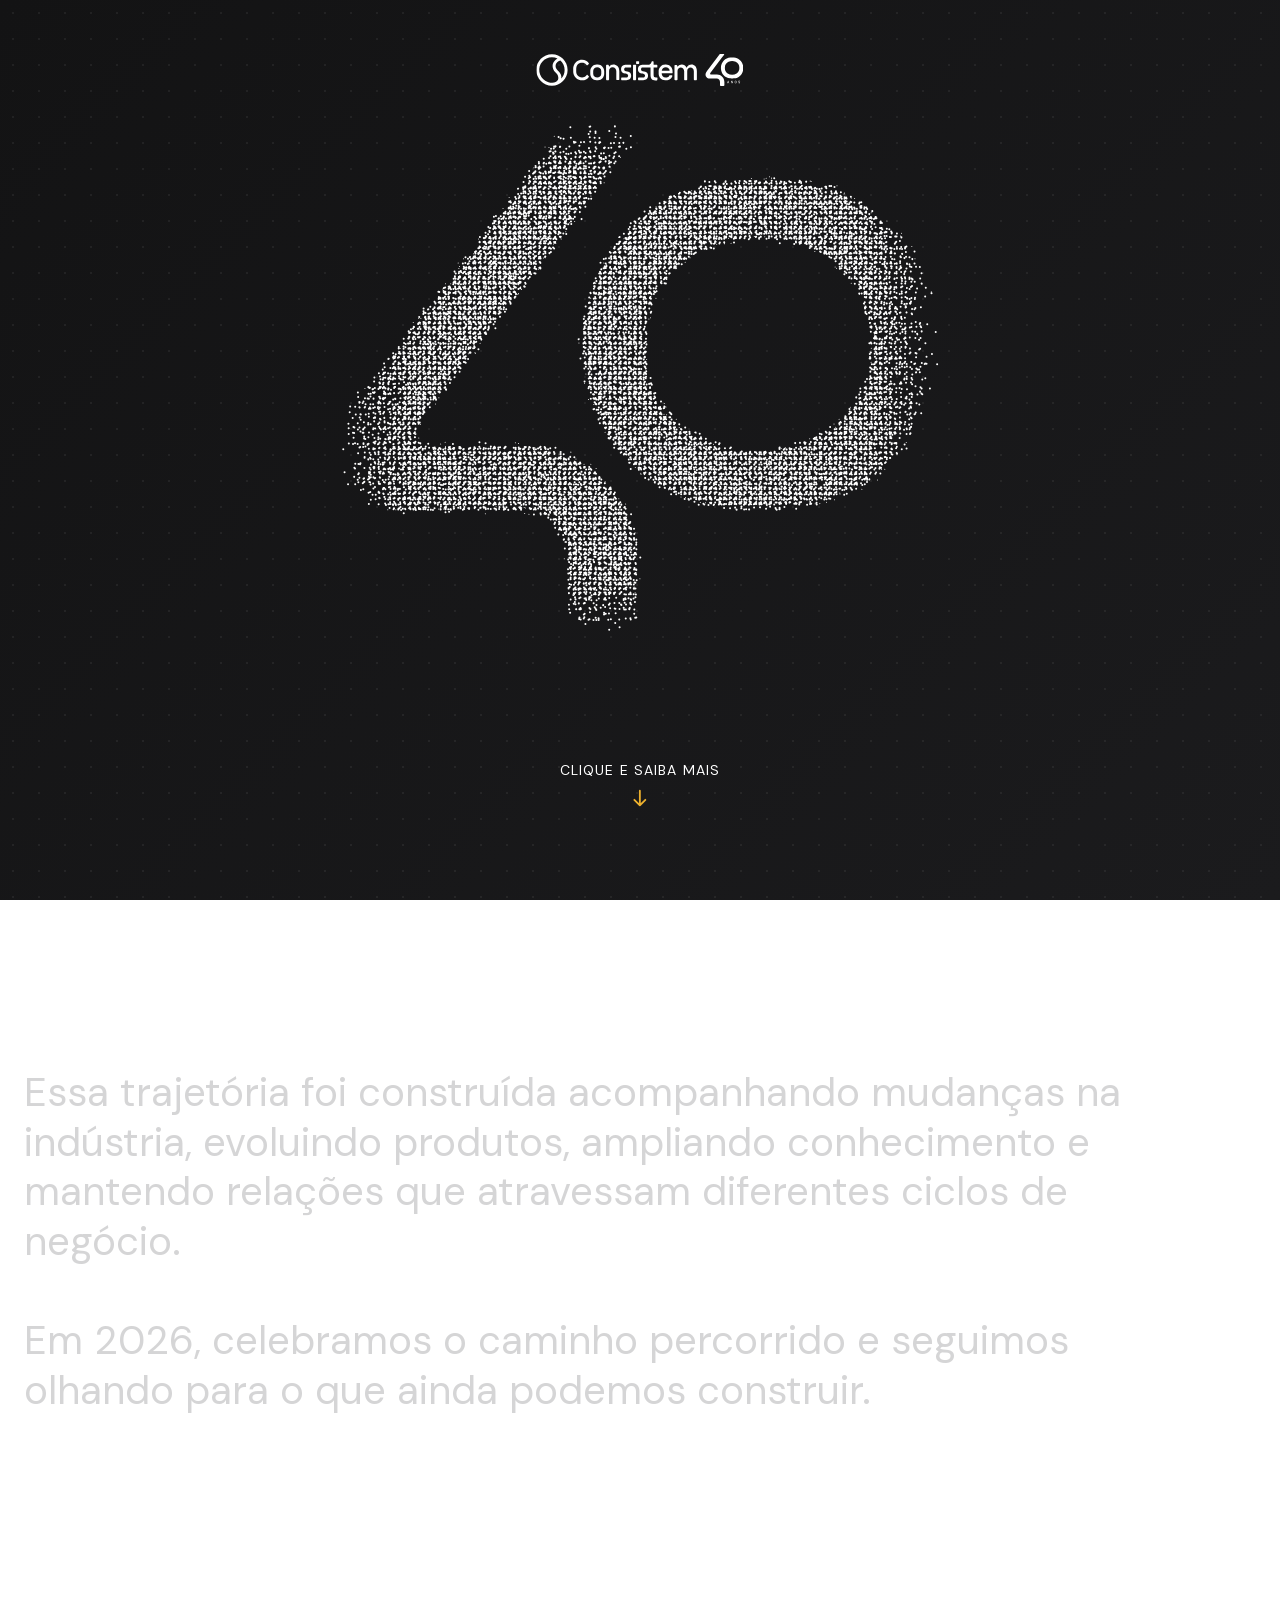
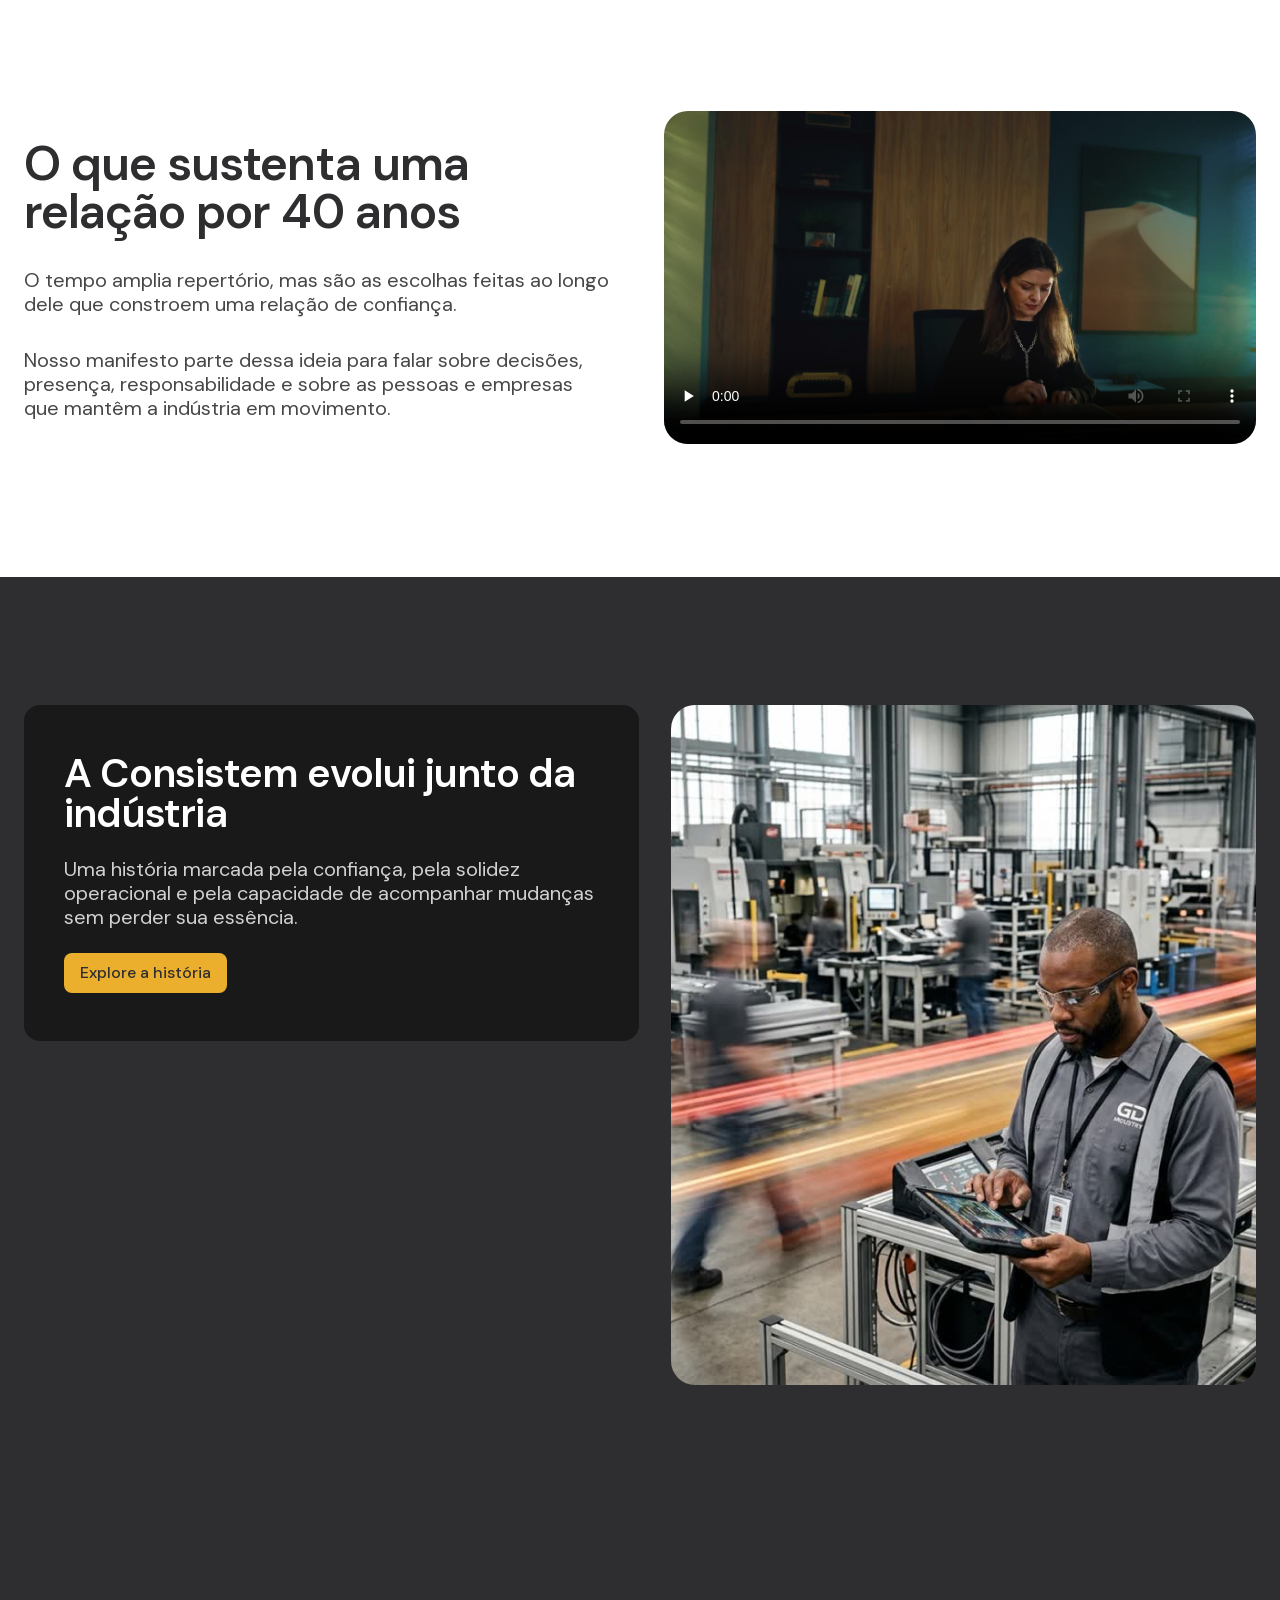
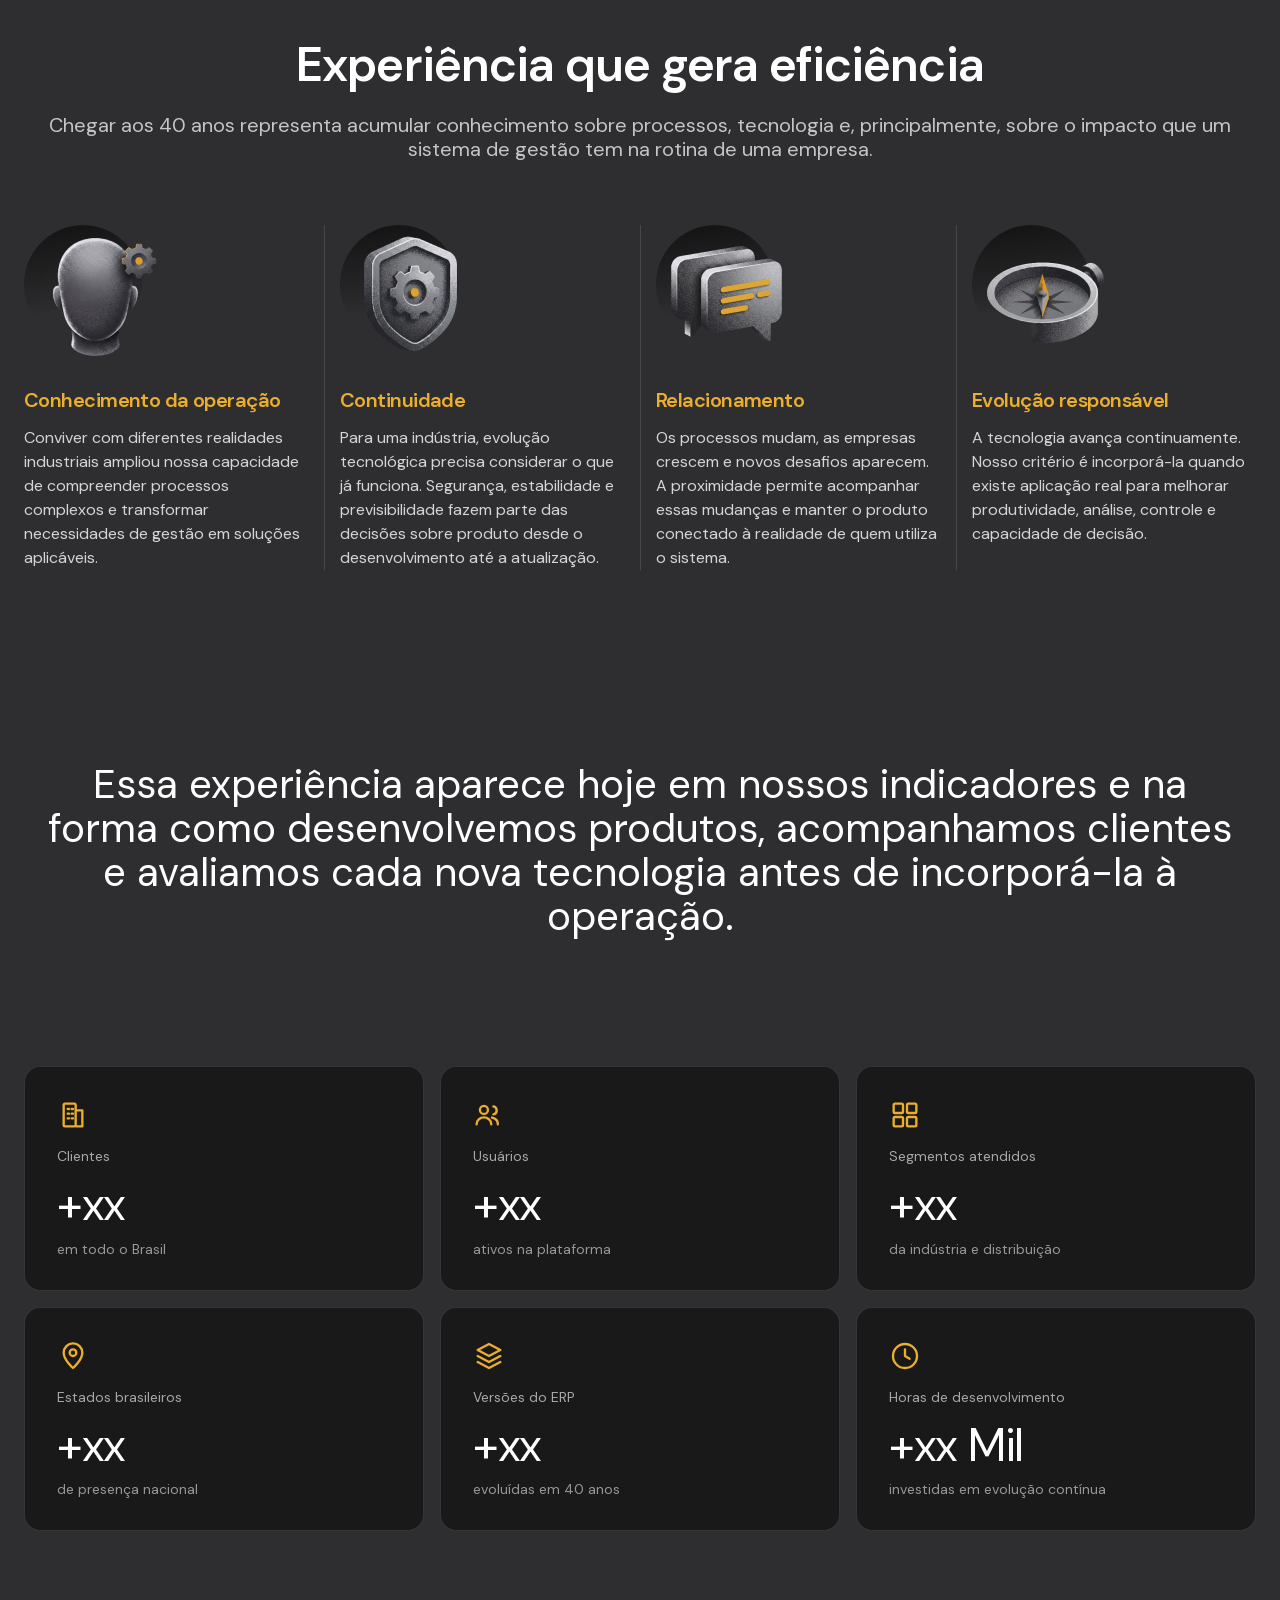
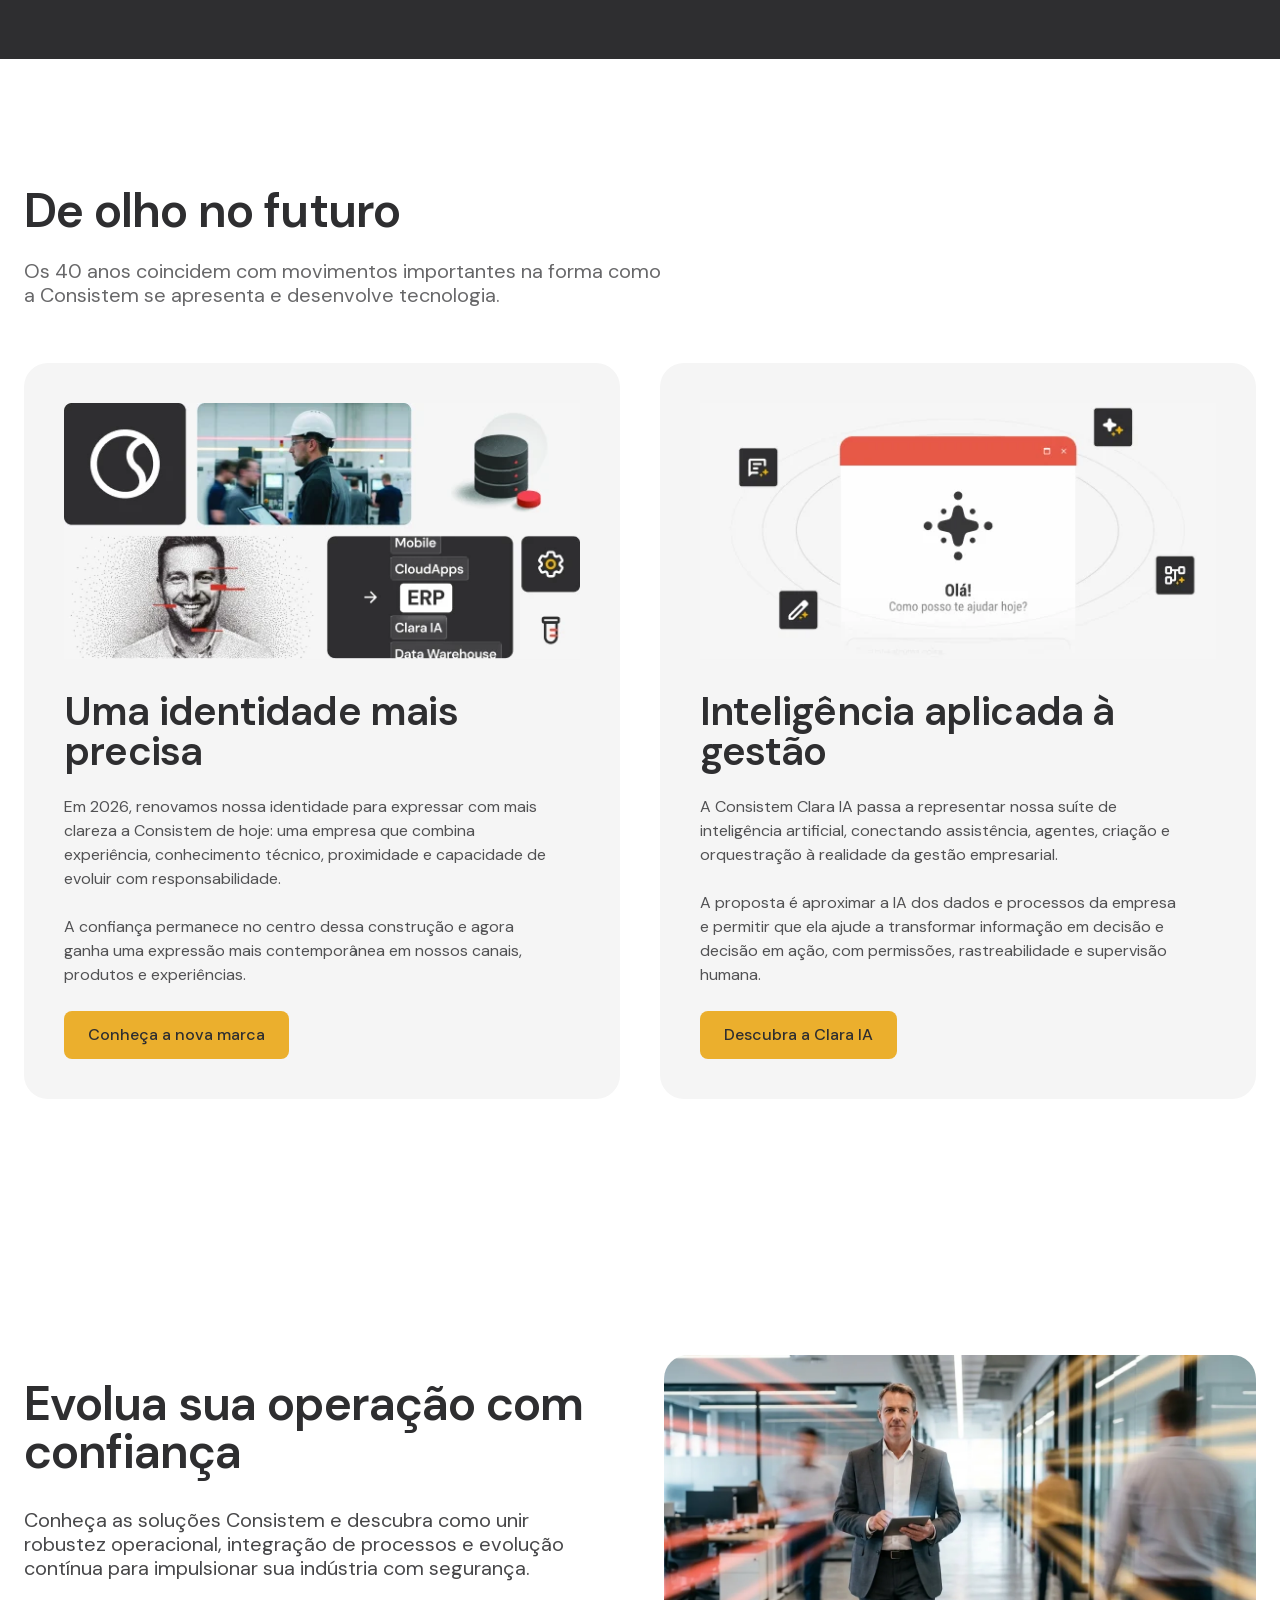
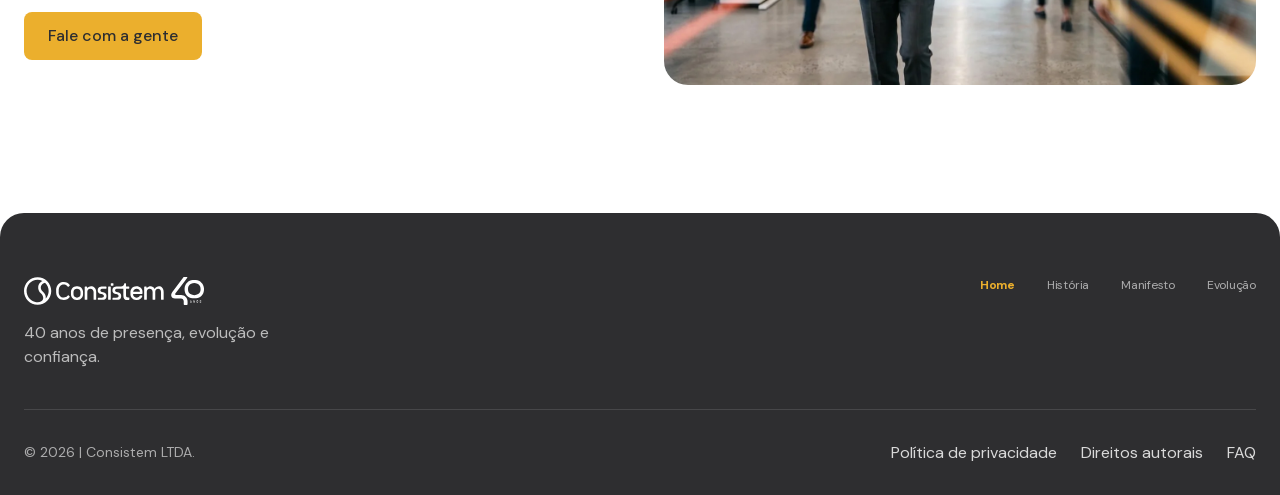
==== commit 779c2233: "Corrige descentralização do vídeo da hero e liga 2 CTAs a destinos reais - manifesto.html: a técnica" ====
--- a/index.html
+++ b/index.html
@@ -311,8 +311,7 @@
           <h3 class="text-h3">Uma identidade mais precisa</h3>
           <p class="text-p">Em 2026, renovamos nossa identidade para expressar com mais clareza a Consistem de hoje: uma empresa que combina experiência, conhecimento técnico, proximidade e capacidade de evoluir com responsabilidade.</p>
           <p class="text-p">A confiança permanece no centro dessa construção e agora ganha uma expressão mais contemporânea em nossos canais, produtos e experiências.</p>
-          <!-- Destino "nova marca" ainda não existe como página própria — placeholder até essa página nascer. -->
-          <a class="btn btn--warm btn--md" href="#">Conheça a nova marca</a>
+          <a class="btn btn--warm btn--md" href="https://consistem.com.br/nova-marca/" target="_blank" rel="noopener">Conheça a nova marca</a>
         </div>
         <div class="future-item">
           <img class="future-item__art" src="assets/img-futuro/clara-ia.webp" alt="" width="528" height="262" loading="lazy" decoding="async" />
@@ -332,7 +331,7 @@
       <div class="about__content">
         <h2 class="text-h2">Evolua sua operação com confiança</h2>
         <p class="text-p text-p-lg">Conheça as soluções Consistem e descubra como unir robustez operacional, integração de processos e evolução contínua para impulsionar sua indústria com segurança.</p>
-        <a class="btn btn--warm btn--md" href="#evolucao">Fale com a gente</a>
+        <a class="btn btn--warm btn--md" href="https://consistem.com.br/demonstracao/" target="_blank" rel="noopener">Fale com a gente</a>
       </div>
       <div class="about__media">
         <img src="assets/executivo-lideranca.webp" alt="Executivo Consistem caminhando por um escritório com um tablet em mãos" width="1376" height="768" loading="lazy" decoding="async" />
--- a/css/styles.css
+++ b/css/styles.css
@@ -1167,18 +1167,21 @@
    ESCAPA do .manifesto-hero__stack (max-width:860px) de propósito — a
    1ª tentativa de aumentar (812->934px) não teve efeito NENHUM porque o
    PAI já travava tudo em 860px antes do vídeo chegar a valer seu próprio
-   max-width (bug real, não só "não aumentou o bastante"). Técnica
-   left:50%+translateX(-50%) centraliza um elemento MAIOR que o pai,
-   quebrando o container sem depender da largura exata dele (funciona em
-   qualquer viewport, ao contrário de margin negativa fixa). Largura alvo
-   1100px — na altura (aspect-ratio 16:9 ainda intacto), empurra o fundo
-   do vídeo pra além dos 100vh na maioria das telas, deixando claro que
-   tem mais conteúdo abaixo (pedido explícito). max-width em vw garante
-   que nunca estoura a tela em viewports estreitos. */
+   max-width (bug real, não só "não aumentou o bastante"). O stack já é
+   flex + align-items:center — isso SOZINHO já centraliza um item mais
+   largo que o container (o overflow sobra igual dos dois lados), sem
+   precisar de nenhum truque extra. A 2ª tentativa (left:50% +
+   translateX(-50%), pensada pra "quebrar" o container) foi um bug: as
+   duas porcentagens são calculadas em cima de bases DIFERENTES (largura
+   do container vs. largura do próprio vídeo), não se cancelam, e
+   empurravam o vídeo ~120px pra esquerda do centro real. Removida —
+   basta a largura fixa (1100px) + max-width em vw pra nunca estourar a
+   tela; o align-items do pai faz o resto. Largura alvo 1100px — na
+   altura (aspect-ratio 16:9 ainda intacto), empurra o fundo do vídeo pra
+   além dos 100vh na maioria das telas, deixando claro que tem mais
+   conteúdo abaixo (pedido explícito). */
 .manifesto-hero__video {
   position: relative;
-  left: 50%;
-  transform: translateX(-50%);
   width: 1100px;
   max-width: calc(100vw - 40px);
   aspect-ratio: 16 / 9;
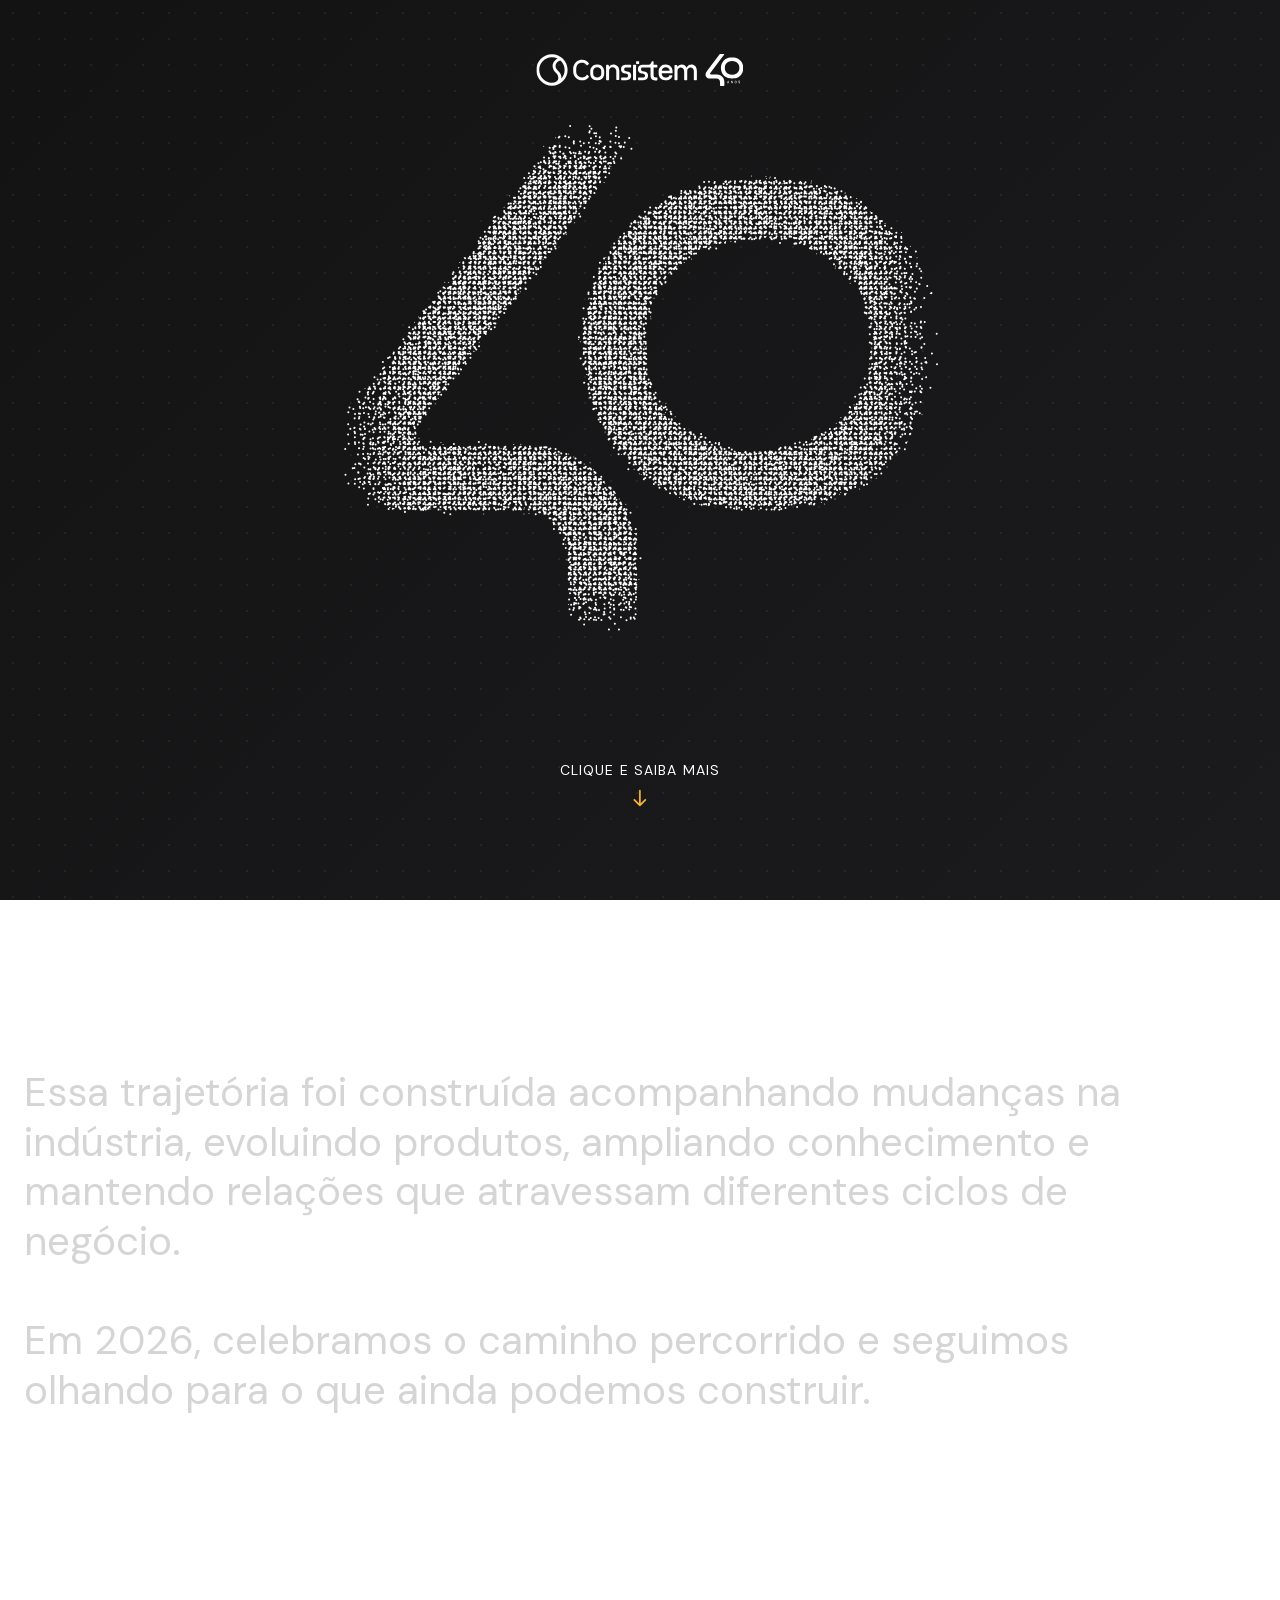
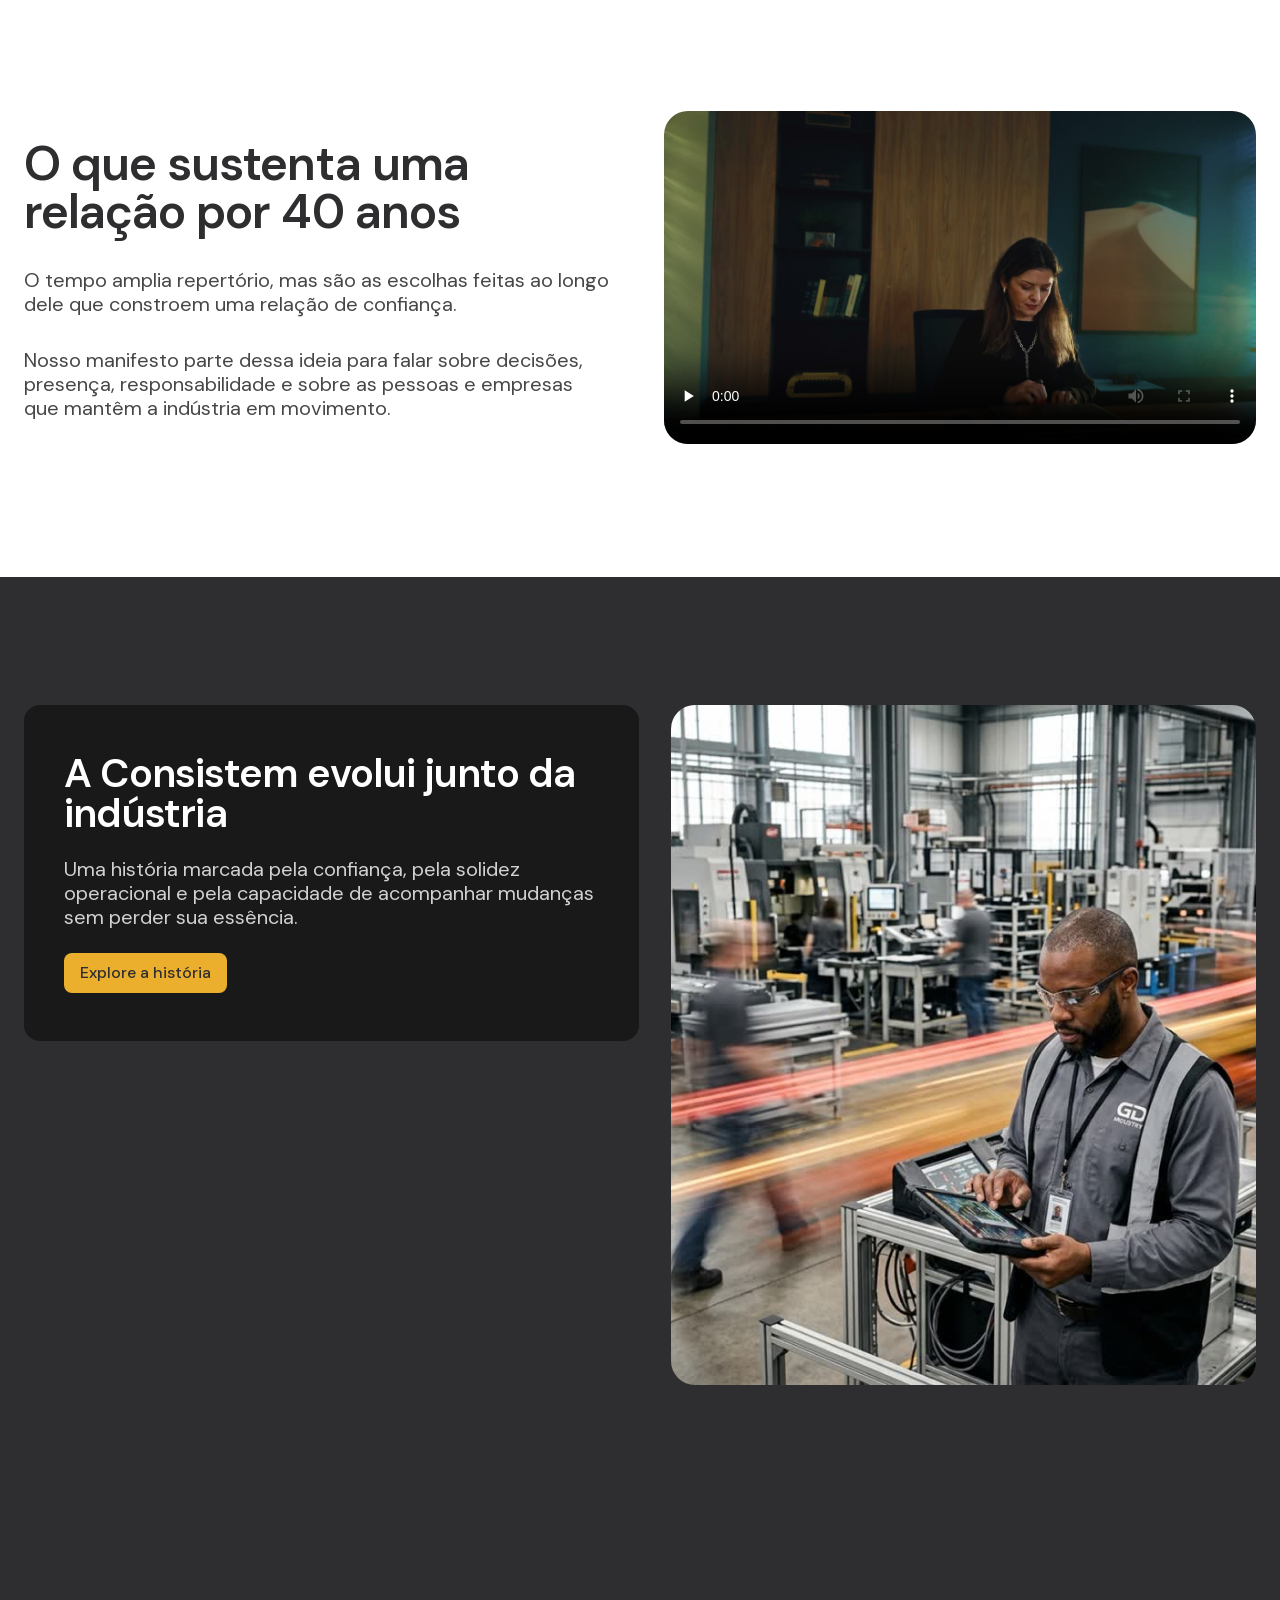
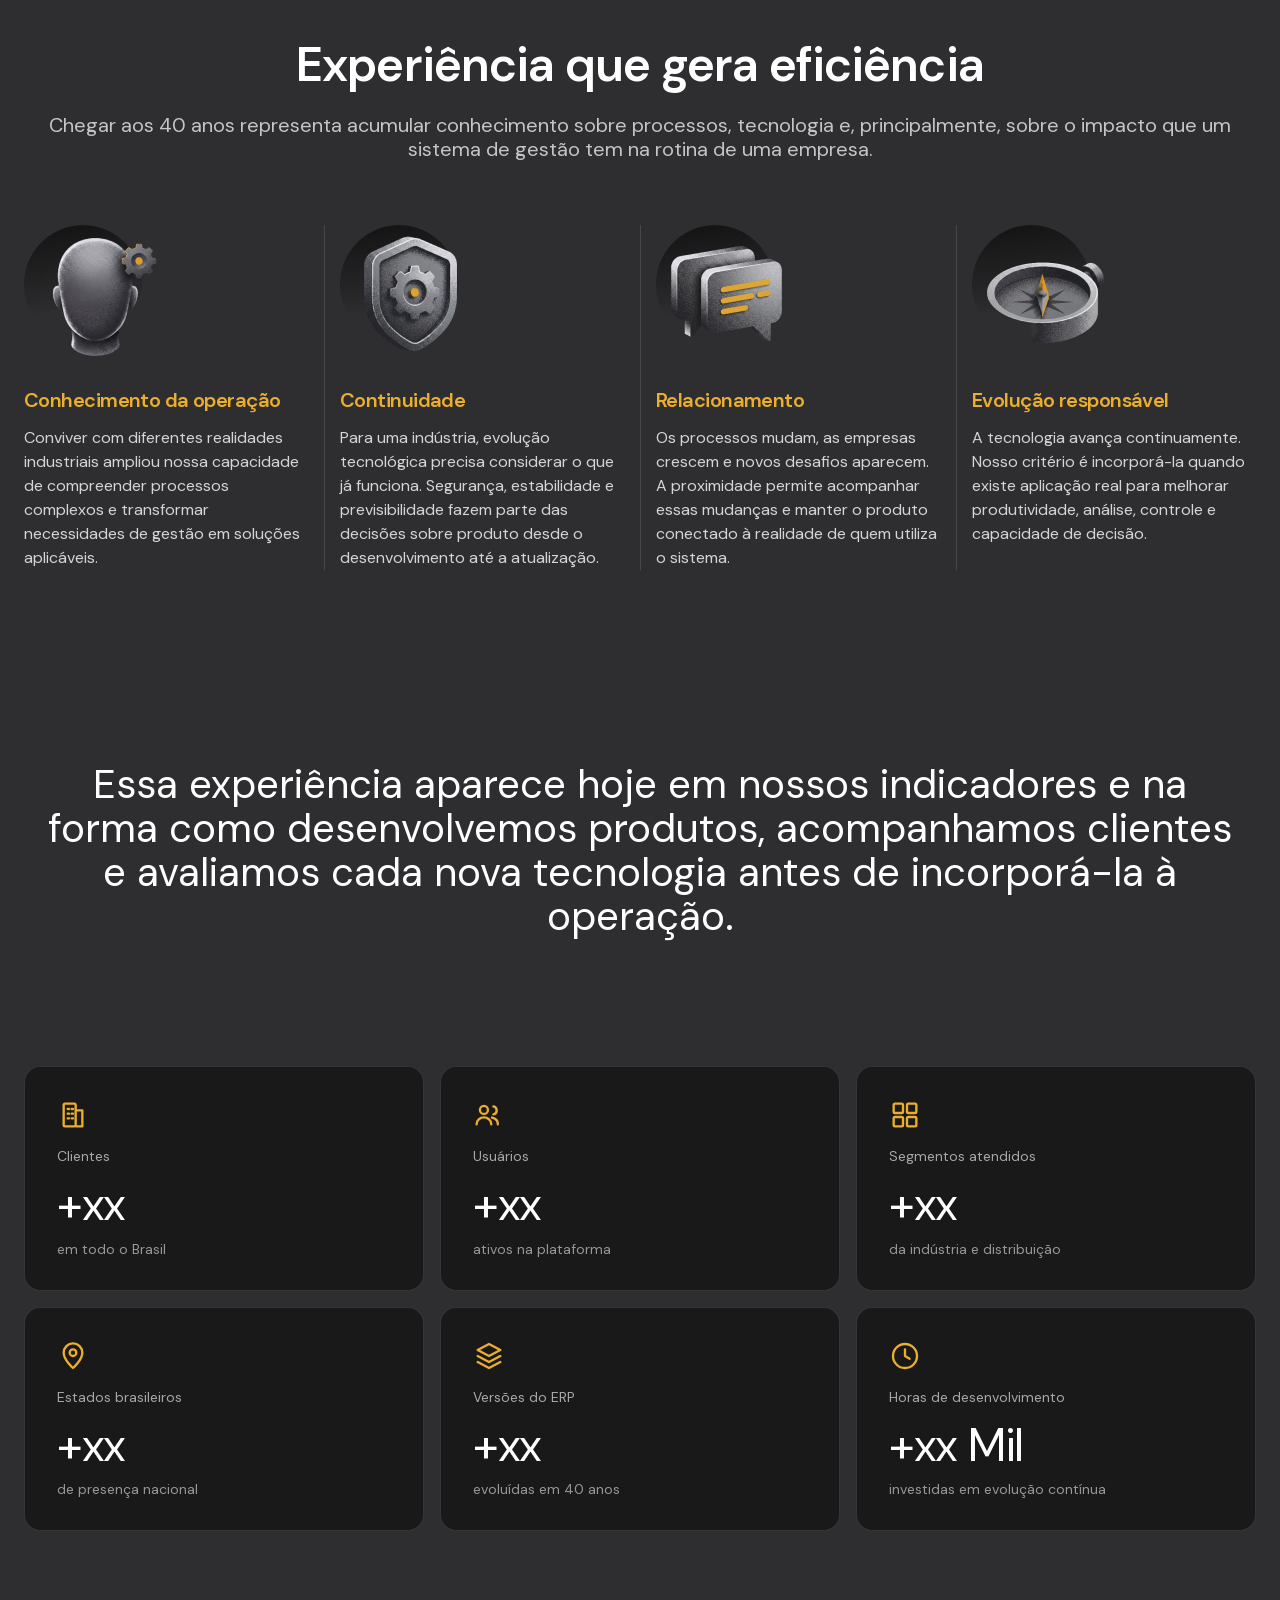
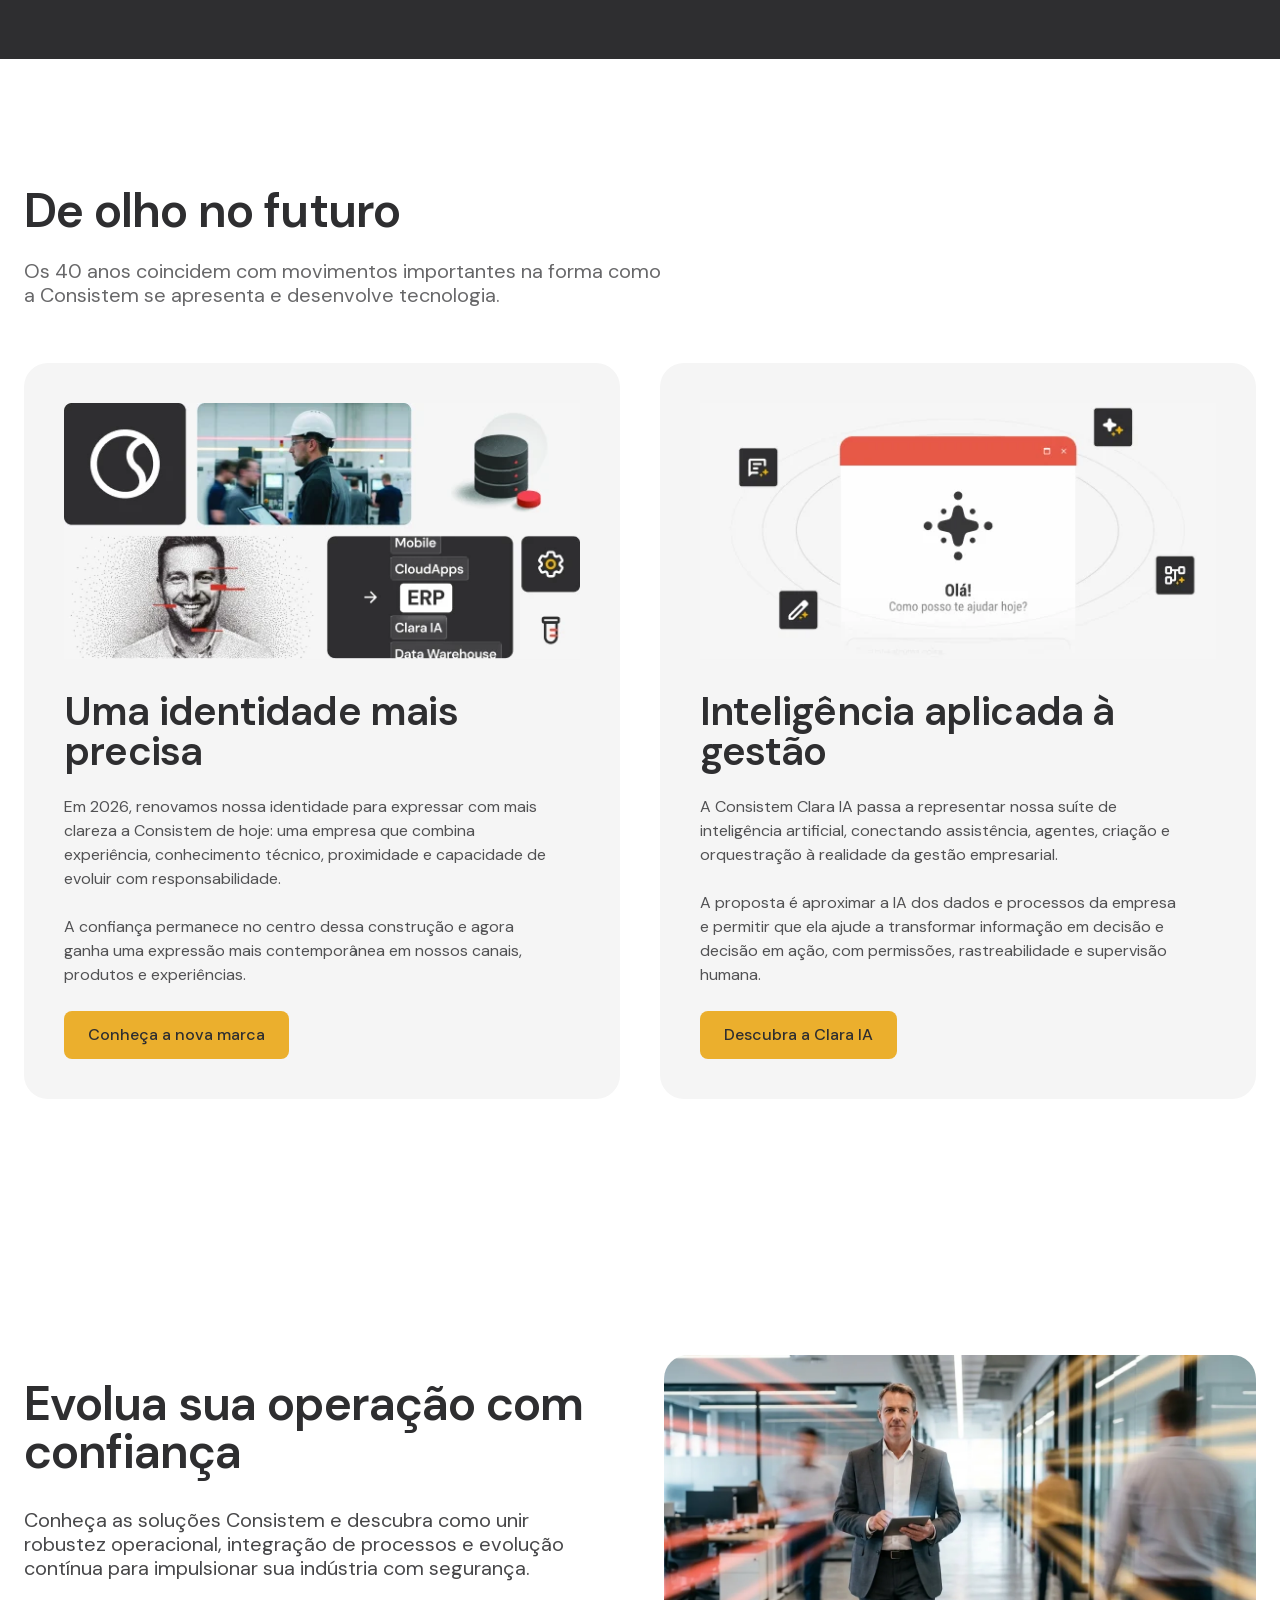
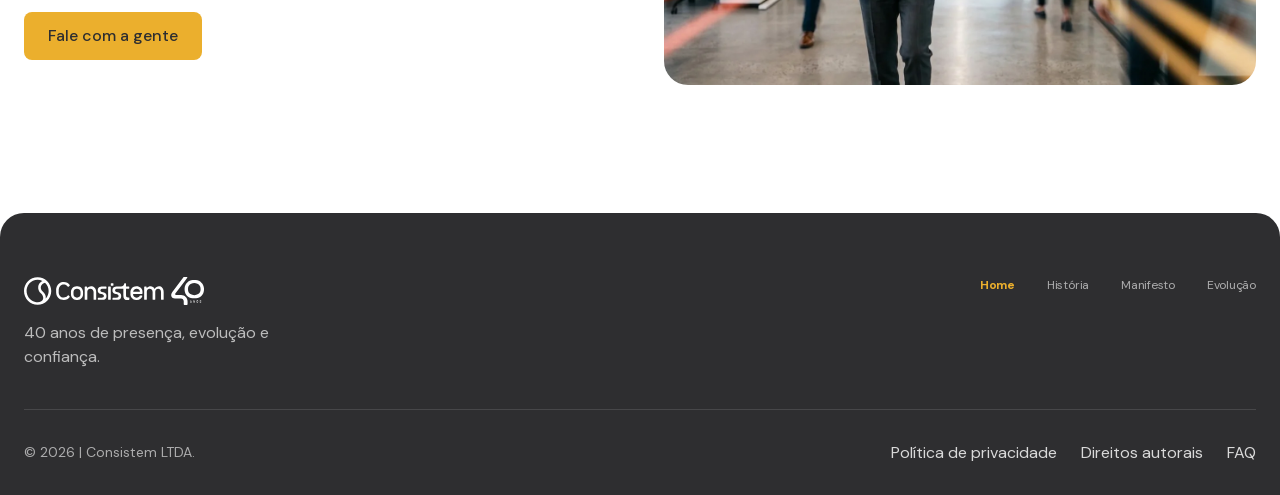
==== commit 7f113ffc: "Corrige 3 bugs de mobile: overflow da timeline, composição quebrada e pôster preto de vídeo - manife" ====
--- a/index.html
+++ b/index.html
@@ -131,9 +131,9 @@
 <main>
 
   <!-- Hero — vídeo institucional de fundo em loop, 100vh/100vw, navbar
-       flutuando por cima. hero-poster.jpg como poster/fallback — preto
-       sólido de propósito (não mais "1º frame real"), pra casar com o
-       fade-in que agora abre o próprio vídeo (ver abaixo).
+       flutuando por cima. hero-poster.jpg como poster/fallback — frame
+       REAL e visível do vídeo (não mais preto sólido — ver 2026-08-31
+       "pôster preto" logo abaixo pro histórico dessa ida e vinda).
        SEM `autoplay` e com `data-src` de propósito: `autoplay` faz o browser IGNORAR
        preload="none" e baixar o vídeo inteiro já no load, mesmo 100% coberto pela
        cortina do preloader, roubando banda do preloader.js e das imagens (histórico
@@ -147,10 +147,17 @@
        mesmo peso final (webm 748KB / mp4 804KB, ambos MENORES que os 2,4MB do loop de
        115s anterior, com resolução maior: 1280×720 em vez de 640×360). O fade
        mascara a costura do loop (`loop` nativo do <video> reinicia direto no fim do
-       arquivo) — por isso o poster também precisou virar preto: sem isso, a 1ª
-       reprodução saltava do poster (cena real) pro 1º frame do vídeo (preto, por
-       causa do fade-in), um flash perceptível. WebM (VP9) vem primeiro — melhor
-       qualidade por byte — com MP4 (H.264) como fallback, ordem padrão de
+       arquivo) — nessa época o poster tinha virado preto sólido pra casar com o 1º
+       frame real do vídeo (que é preto por causa do fade-in), evitando um flash
+       perceptível na 1ª reprodução.
+       2026-08-31 (mesmo dia, revisto): poster preto REVERTIDO pra um frame real e
+       visível — autoplay falha "muitas vezes" no mobile por limitação do próprio
+       sistema (pedido explícito), e nesse caso o poster é a única coisa que a
+       pessoa vê pra sempre; um poster preto nesse cenário parece página quebrada.
+       Troca aceita conscientemente: com autoplay funcionando, volta a existir um
+       flash sutil (poster visível -> vídeo entra preto -> funde) — pior que um
+       poster preto permanente quando autoplay falha. WebM (VP9) vem primeiro —
+       melhor qualidade por byte — com MP4 (H.264) como fallback, ordem padrão de
        progressive enhancement do <source>. -->
   <section class="hero" id="home">
     <div class="hero__media" aria-hidden="true">
--- a/css/styles.css
+++ b/css/styles.css
@@ -1363,7 +1363,13 @@
   .mtimeline__marks { flex-direction: column; padding-inline: 0; gap: var(--ds-space-8); }
   .mtimeline__mark { flex-direction: row; align-items: center; gap: var(--ds-space-4); }
   .mtimeline__meta { flex-direction: row; width: 128px; flex-shrink: 0; justify-content: flex-start; }
-  .mtimeline__shot { width: auto; flex: 1; margin-top: 0; }
+  /* min-width:0 é o pulo do gato aqui — <img> é elemento substituído, e
+     todo item de flex tem min-width:auto por padrão (não encolhe abaixo
+     do tamanho intrínseco do conteúdo). Sem isso, flex:1 não tinha efeito
+     nenhum de verdade: a imagem recusava encolher abaixo do próprio
+     tamanho natural (até 520px de origem) e estourava a largura da tela
+     — bug real causando rolagem horizontal no mobile. */
+  .mtimeline__shot { width: auto; min-width: 0; flex: 1; margin-top: 0; }
 }
 
 /* ---------- Fechamento (.manifesto-close) ----------
@@ -1488,7 +1494,28 @@
      é o mecanismo que foi reaproveitado, não o número exato). */
   .mfoto { display: none; }
   .mfoto-mobile { display: flex; flex-direction: column; gap: var(--ds-space-8); }
-  .manifesto-comp__tag { max-width: 70%; font-size: 16px; padding: var(--ds-space-3) var(--ds-space-4); }
+
+  /* Composição sobre fotografia (.manifesto-comp) no mobile — geometria
+     real do Figma (node 1018:863, a versão mobile já usada em
+     "LP Rebrand/build-ftp/styles.css", regra "#manifesto .comp" — mesma
+     técnica, mesmos números, referência trazida explicitamente pelo
+     guardião pra corrigir a versão anterior, que ficava "toda quebrada"
+     aqui por só encolher a fonte, sem recompor a caixa). No desktop é
+     uma caixa larga/baixa (1233×491); no mobile vira uma caixa em PÉ,
+     alta/estreita (380×546) — outline e as 2 tags são reposicionados do
+     zero pra essa proporção nova, não é a mesma composição encolhida. */
+  .manifesto-comp { aspect-ratio: 380 / 546; }
+  .manifesto-comp__outline {
+    left: 10.789%; top: 7.692%; transform: none;
+    width: 78.421%; height: 75.824%;
+  }
+  .manifesto-comp__tag {
+    width: 62%; max-width: none;
+    font-size: 16px;
+    padding: var(--ds-space-3) var(--ds-space-4);
+  }
+  .manifesto-comp__tag--white { left: 6.053%; top: 11.172%; }
+  .manifesto-comp__tag--warm { left: 31.316%; top: 63.553%; }
   .history-hero__logo { display: none; } /* pedido explícito — só aparece no desktop */
   .history-hero-intro { grid-template-columns: 1fr; gap: var(--ds-space-8); text-align: left; }
   .history-hero-intro__text { align-items: flex-start; text-align: left; }
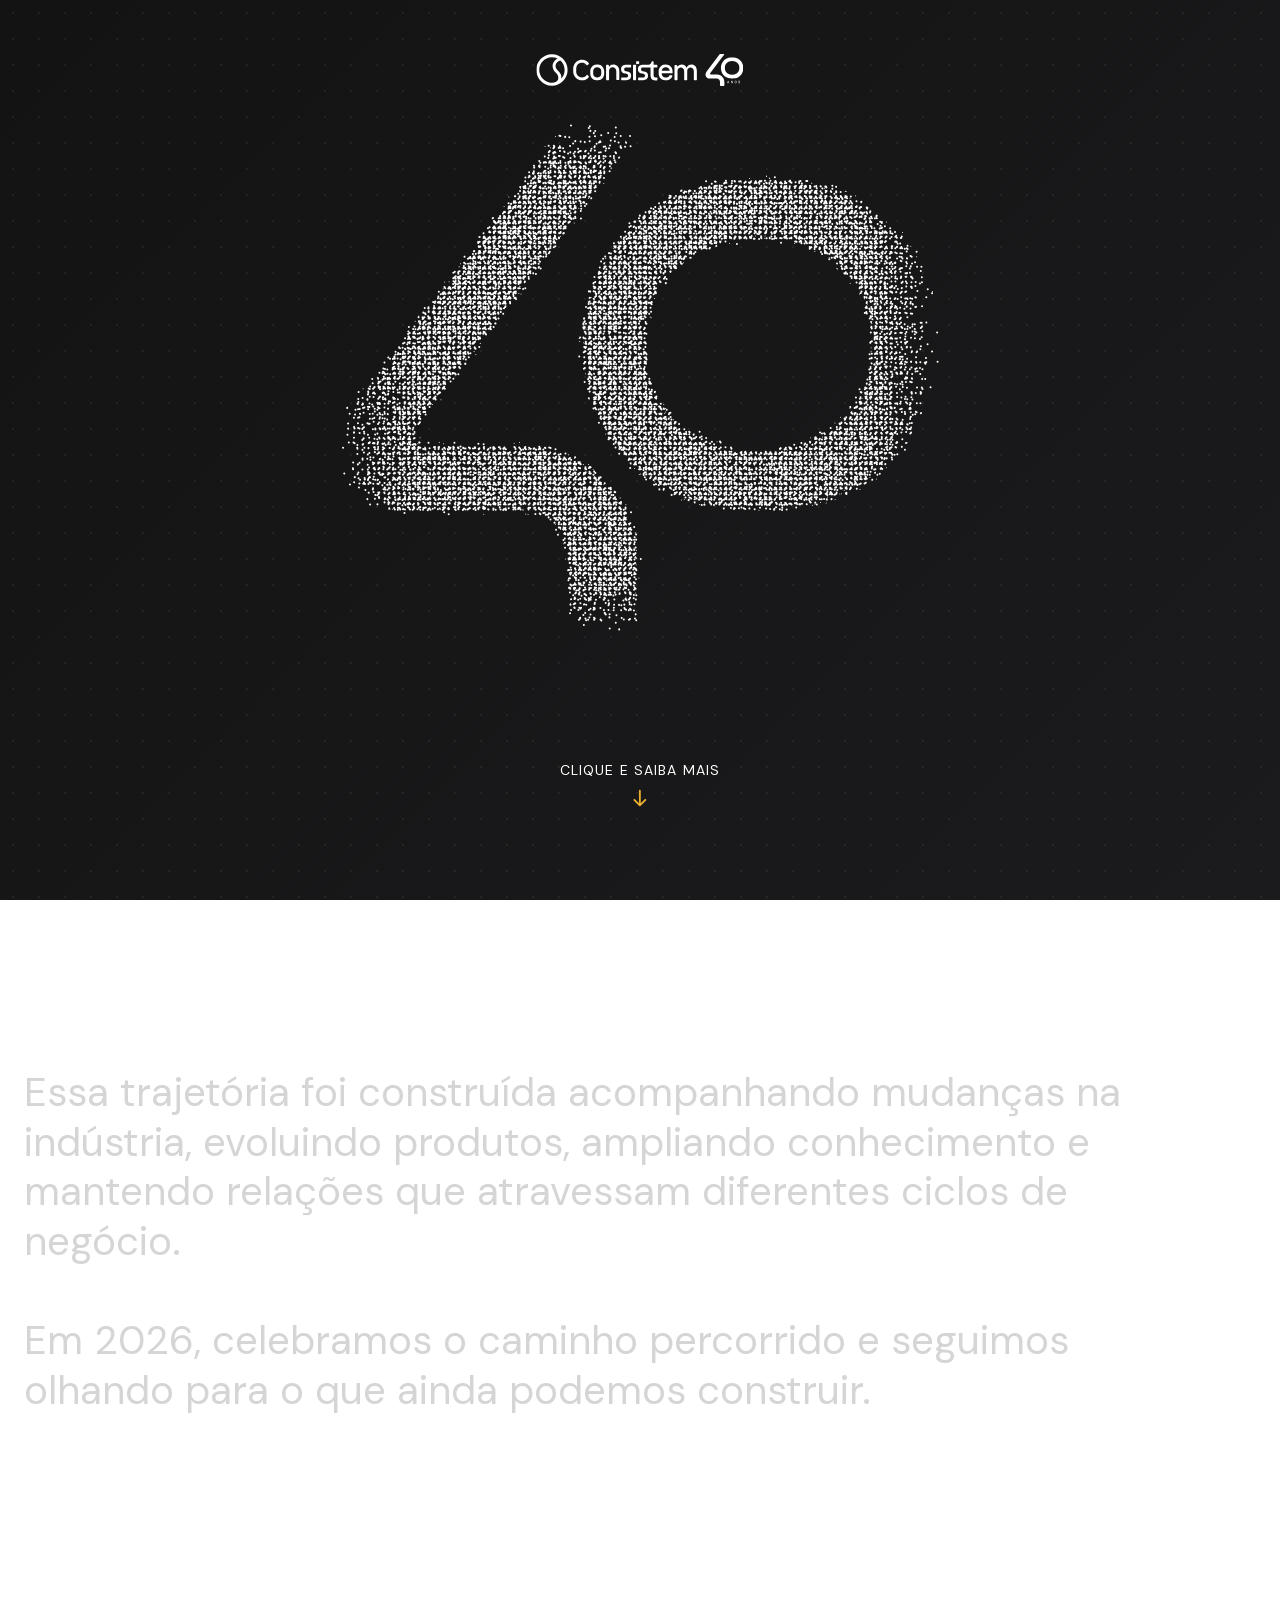
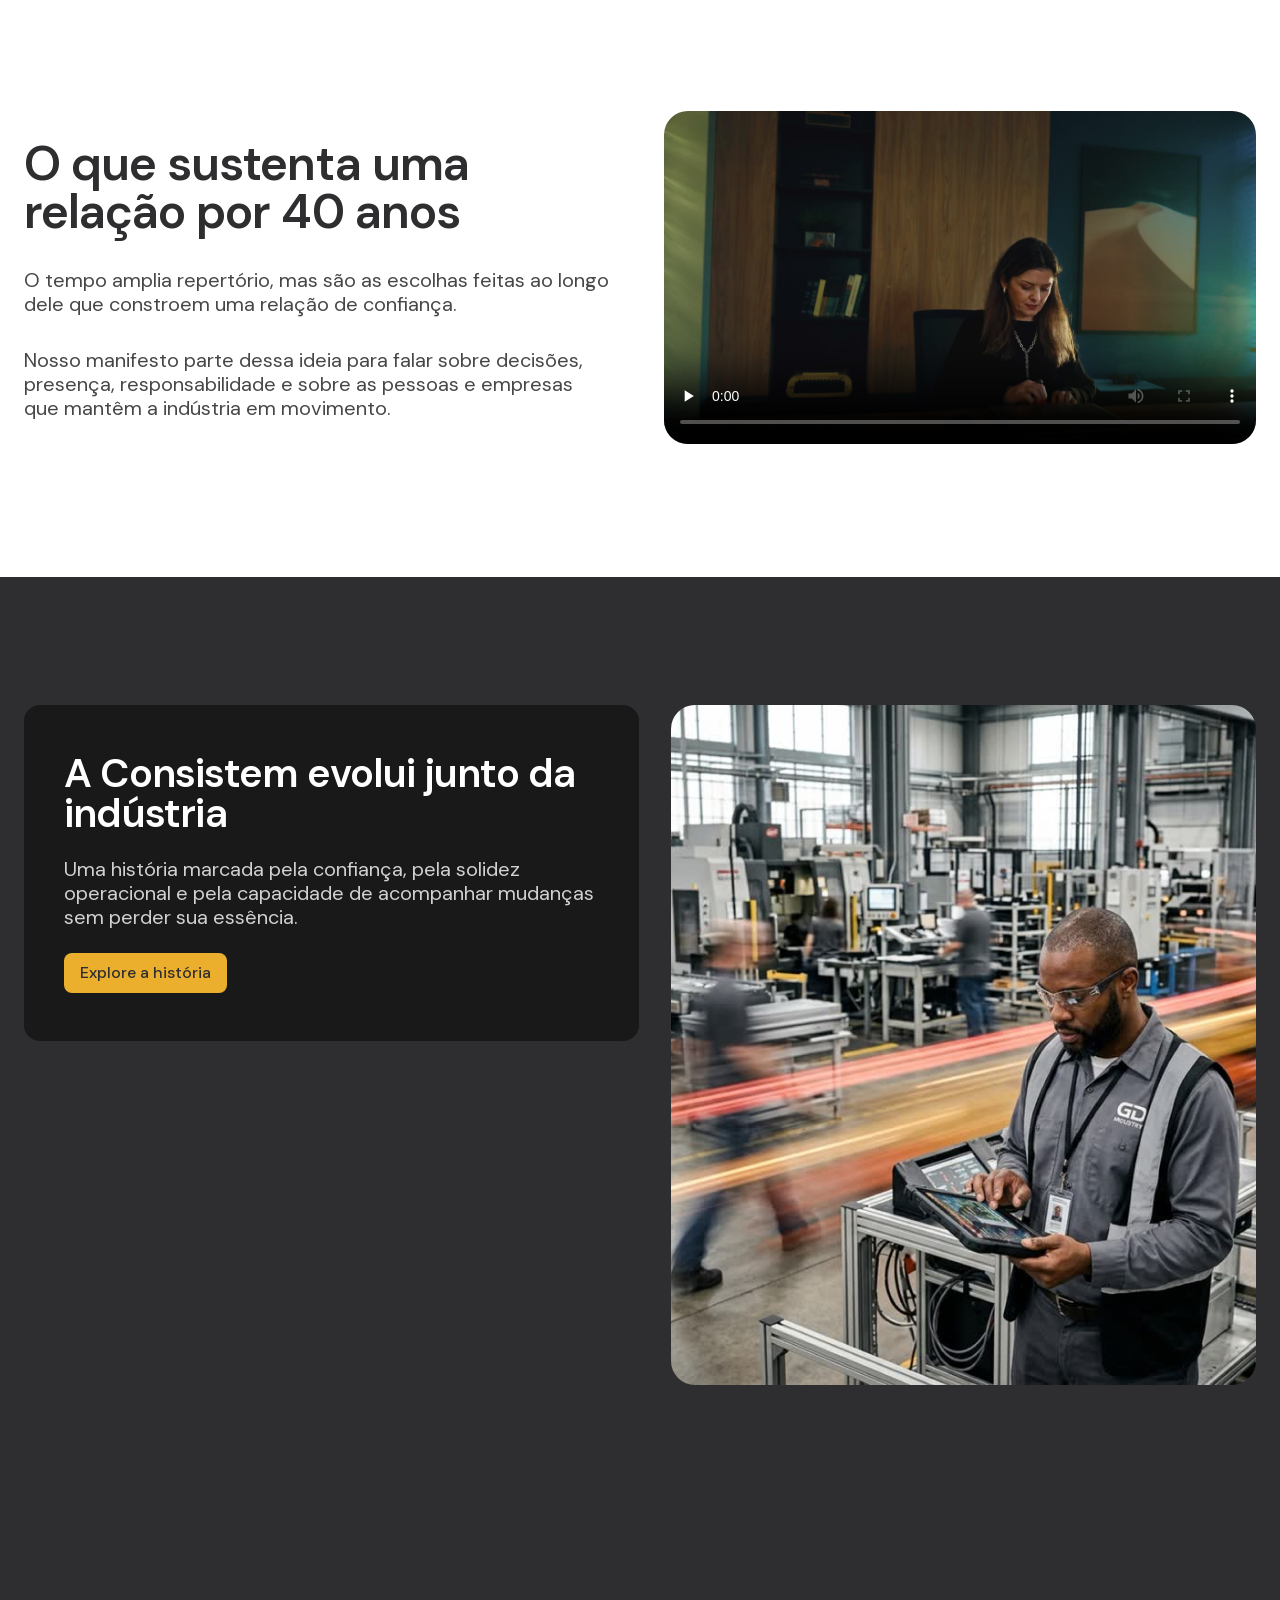
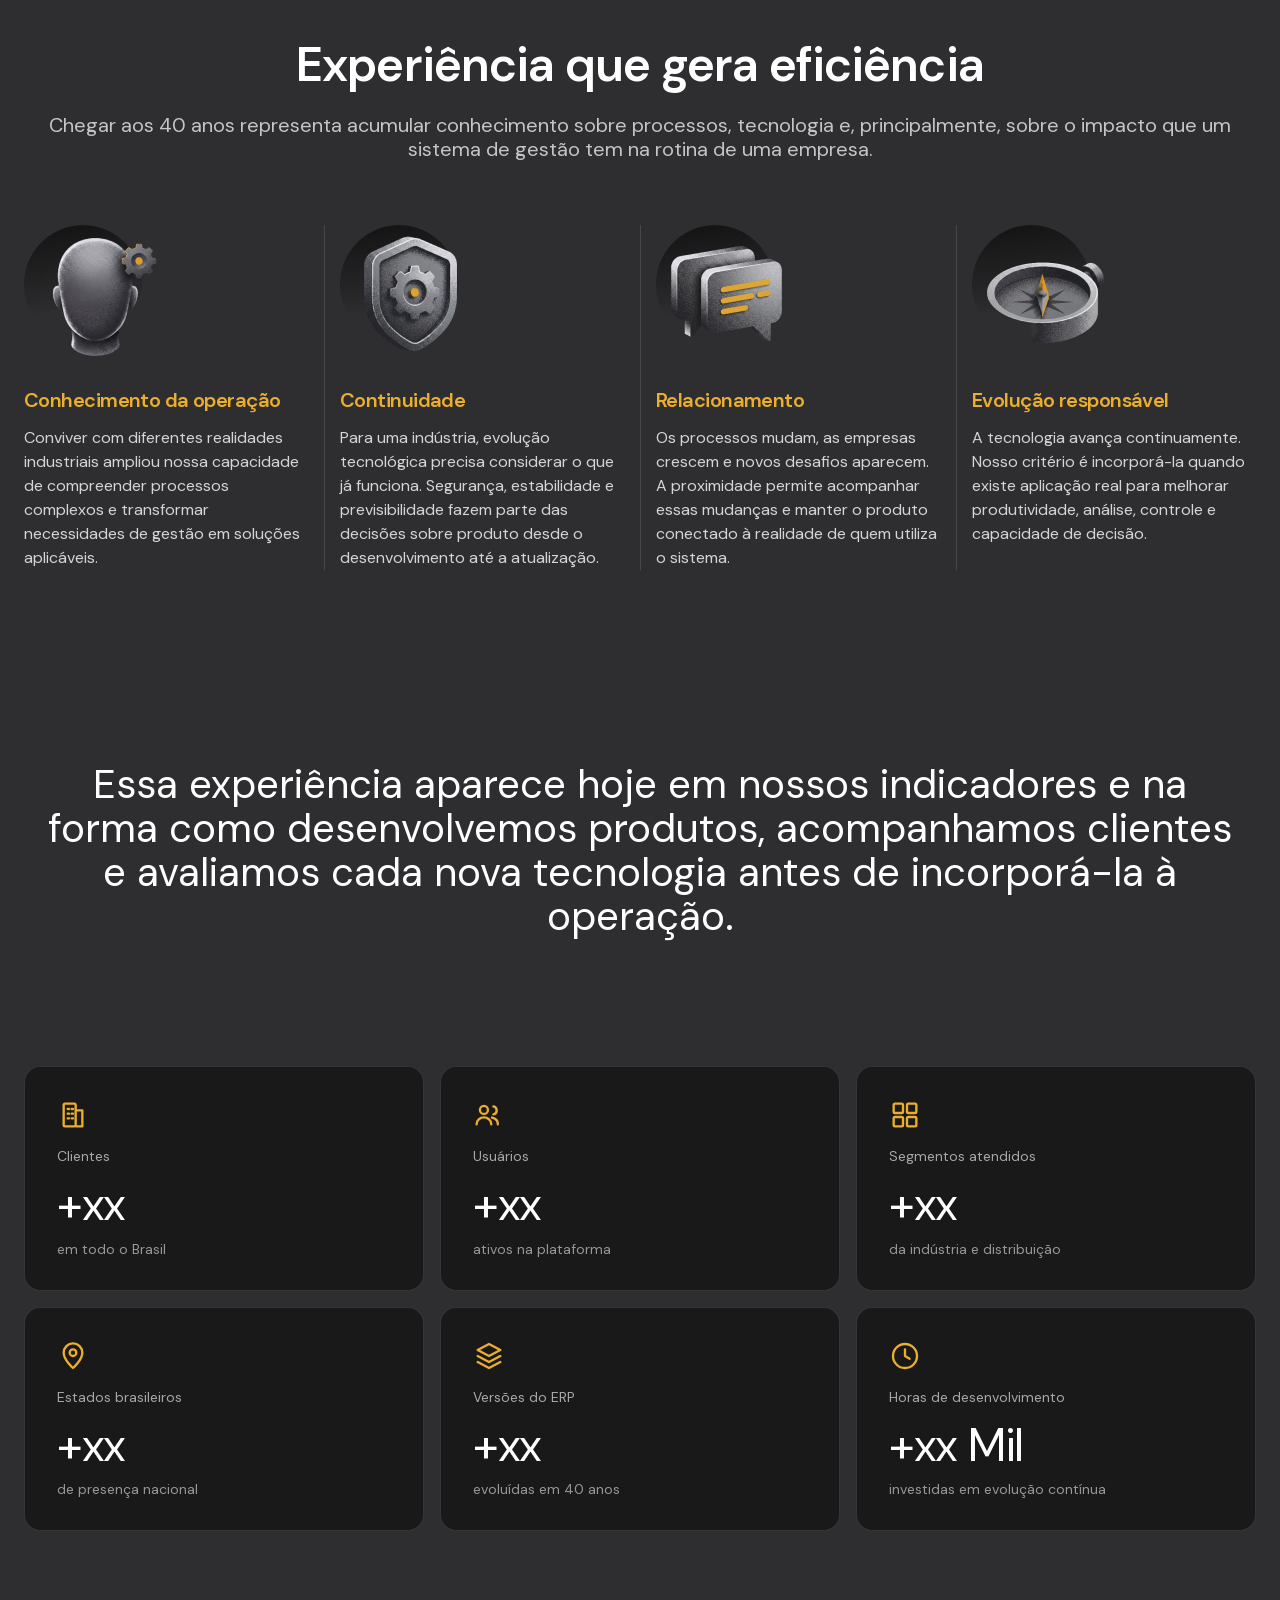
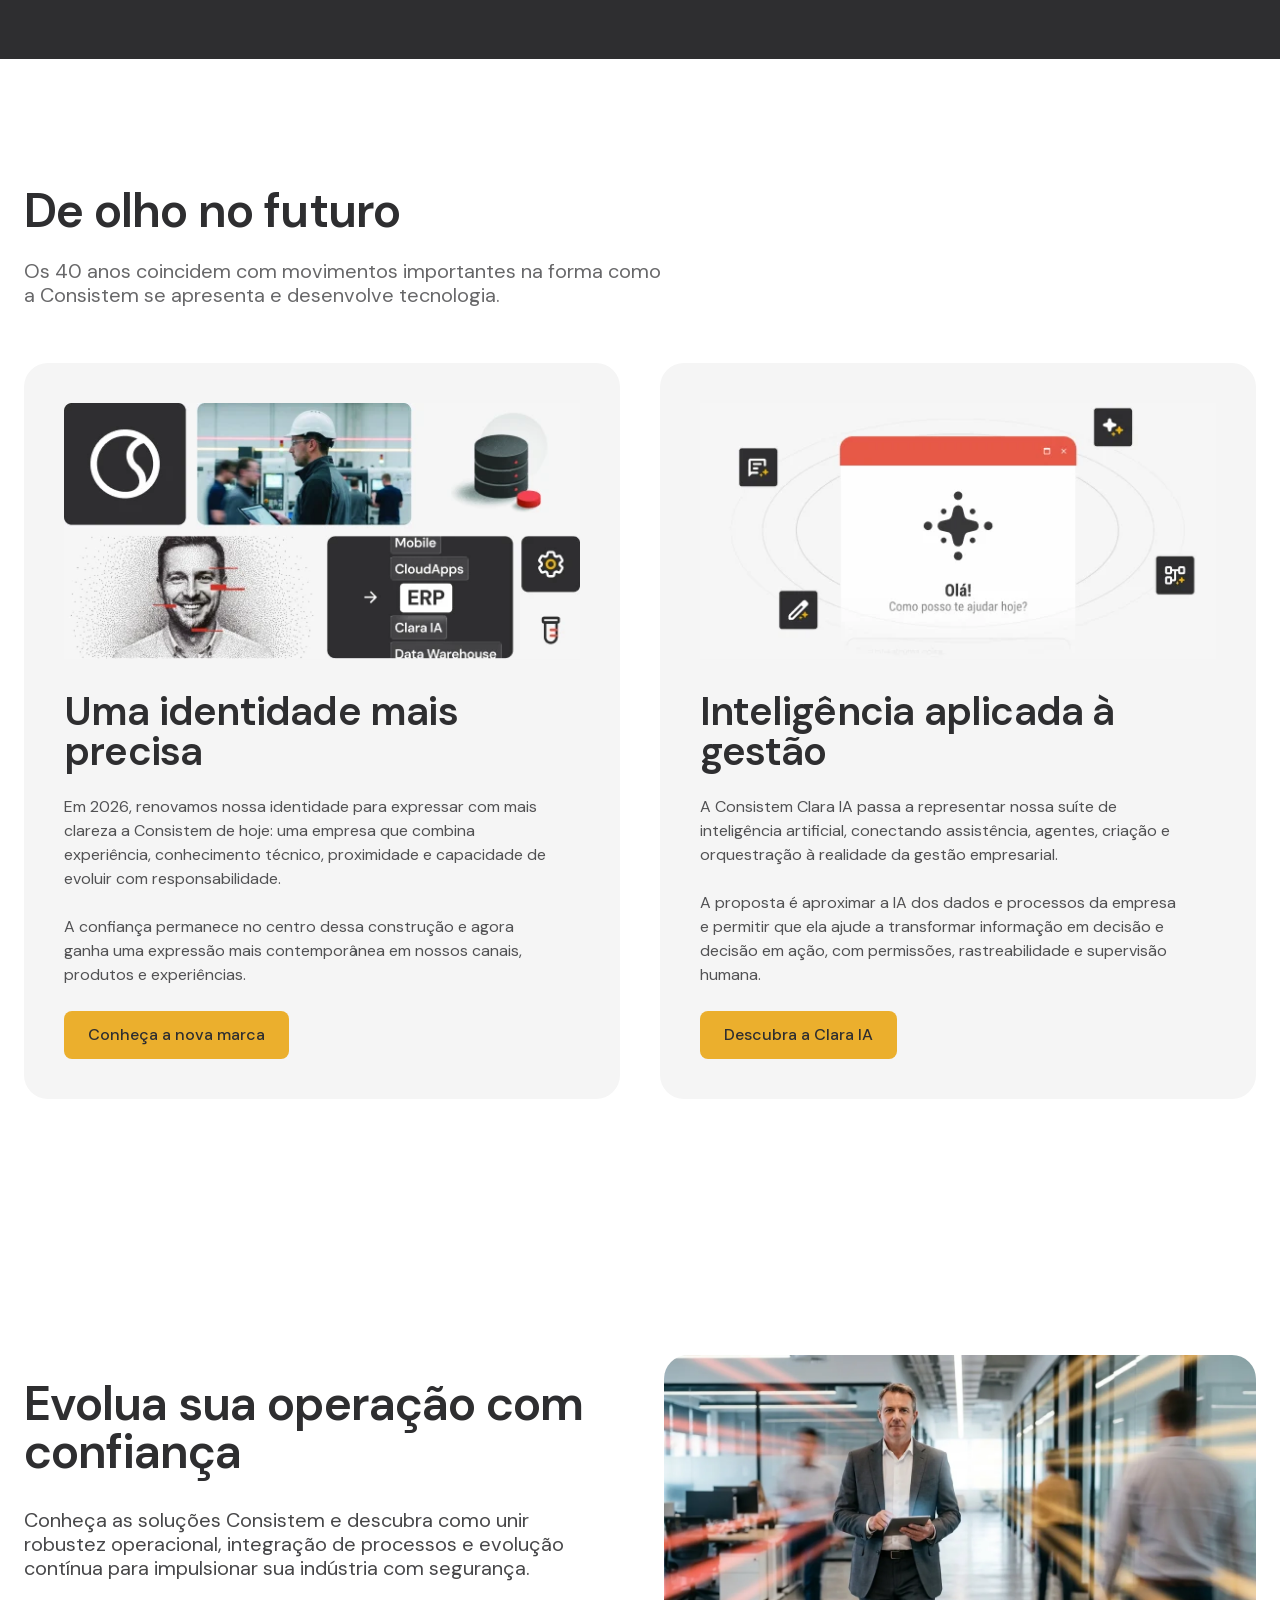
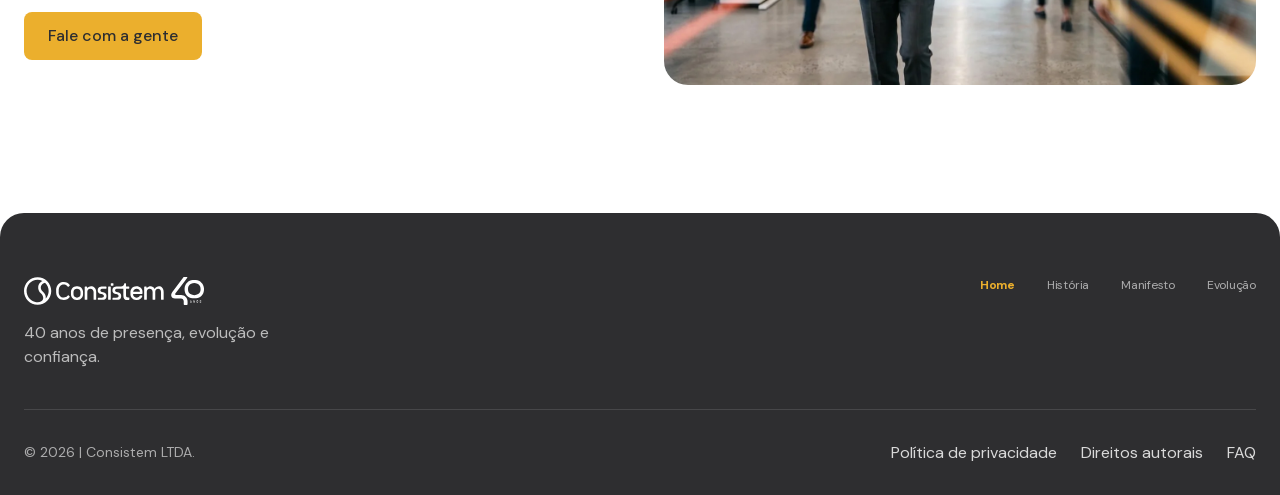
==== commit f91cd87e: "Cria evolucao.html — última página do hotsite (nova marca + Consistem Clara IA) - Hero só de texto (" ====
--- a/index.html
+++ b/index.html
@@ -119,7 +119,7 @@
       <a href="#home" aria-current="page">Home</a>
       <a href="historia.html">História</a>
       <a href="manifesto.html">Manifesto</a>
-      <a href="#evolucao">Evolução</a>
+      <a href="evolucao.html">Evolução</a>
     </nav>
     <a class="btn btn--warm btn--sm site-header__cta" href="historia.html">Saber mais</a>
     <button class="nav-toggle" id="navToggle" aria-label="Abrir menu" aria-expanded="false" aria-controls="siteNav">
@@ -325,8 +325,7 @@
           <h3 class="text-h3">Inteligência aplicada à gestão</h3>
           <p class="text-p">A Consistem Clara IA passa a representar nossa suíte de inteligência artificial, conectando assistência, agentes, criação e orquestração à realidade da gestão empresarial.</p>
           <p class="text-p">A proposta é aproximar a IA dos dados e processos da empresa e permitir que ela ajude a transformar informação em decisão e decisão em ação, com permissões, rastreabilidade e supervisão humana.</p>
-          <!-- Destino "Clara IA" ainda não existe como página própria — placeholder até essa página nascer. -->
-          <a class="btn btn--warm btn--md" href="#">Descubra a Clara IA</a>
+          <a class="btn btn--warm btn--md" href="evolucao.html#clara-ia">Descubra a Clara IA</a>
         </div>
       </div>
     </div>
@@ -359,7 +358,7 @@
         <a href="#home" aria-current="page">Home</a>
         <a href="historia.html">História</a>
         <a href="manifesto.html">Manifesto</a>
-        <a href="#evolucao">Evolução</a>
+        <a href="evolucao.html">Evolução</a>
       </nav>
     </div>
     <div class="site-footer__bottom">
--- a/css/styles.css
+++ b/css/styles.css
@@ -1450,6 +1450,218 @@
   white-space: nowrap;
 }
 
+/* ===== Evolução (evolucao.html) ===== */
+
+/* Hero — só texto (a copy oficial não pede vídeo/gráfico próprio aqui,
+   diferente de História/Manifesto), mesma folga de topo/stack já usada
+   nos outros heros claros do site. */
+.evo-hero { padding-top: 160px; padding-bottom: var(--section-padding-block); }
+.evo-hero__stack {
+  max-width: 820px;
+  margin-inline: auto;
+  display: flex;
+  flex-direction: column;
+  align-items: center;
+  gap: var(--ds-space-6);
+  text-align: center;
+}
+.evo-hero__eyebrow { color: var(--color-accent-warm); }
+.evo-hero__lead { max-width: 62ch; opacity: 0.88; text-wrap: balance; }
+
+/* ---------- Consistem Clara IA (.clara-suite) ----------
+   Seção escura por OMISSÃO de .section--light (mesmo mecanismo de
+   .evolve/.experience). 4 blocos alternados fiéis à composição dos
+   slides do Figma (node 1447:41678) — cartão escuro com ícone+nome do
+   produto, título com ênfase parcial em negrito, ilustração ao lado
+   trocando de posição a cada bloco. */
+.clara-suite { padding-block: var(--section-padding-block); }
+.clara-suite__intro {
+  max-width: 800px;
+  margin-inline: auto;
+  display: flex;
+  flex-direction: column;
+  gap: var(--ds-space-4);
+  text-align: center;
+  margin-bottom: var(--section-padding-block);
+}
+.clara-suite__eyebrow { color: var(--color-accent-warm); }
+.clara-suite__intro .text-p { opacity: 0.85; }
+
+.clara-row {
+  display: grid;
+  grid-template-columns: 1fr 1fr;
+  gap: var(--ds-space-16);
+  align-items: center;
+}
+.clara-row + .clara-row { margin-top: var(--section-padding-block); }
+.clara-row--reverse .clara-row__content { order: 2; }
+.clara-row--reverse .clara-row__art { order: 1; }
+.clara-row__content { display: flex; flex-direction: column; gap: var(--ds-space-6); }
+.clara-row__badge { display: flex; align-items: center; gap: var(--ds-space-4); }
+.clara-row__icon {
+  display: flex; align-items: center; justify-content: center;
+  width: 56px; height: 56px; flex-shrink: 0;
+  border-radius: var(--radius-md);
+  background: var(--color-accent-warm);
+  color: var(--color-text-default);
+}
+.clara-row__badge .text-h4 { line-height: 1.15; color: var(--color-text-inverse); }
+.clara-row__title { margin: 0; font-size: var(--font-heading-md-size); font-weight: var(--ds-weight-regular); line-height: 1.2; color: var(--color-text-inverse); }
+.clara-row__title strong { font-weight: var(--ds-weight-bold); }
+.clara-row .text-p { color: var(--color-text-inverse); opacity: 0.82; max-width: 46ch; }
+.clara-row__art { width: 100%; }
+
+/* Clara Assistente — mockup de chat */
+.clara-mock {
+  background: var(--color-surface-inverse-alt);
+  border: 1px solid var(--color-border-inverse);
+  border-radius: var(--radius-lg);
+  overflow: hidden;
+}
+.clara-mock__bar {
+  display: flex; align-items: center; justify-content: space-between;
+  padding: var(--ds-space-3) var(--ds-space-4);
+  background: var(--color-accent-highlight);
+  color: var(--color-text-inverse);
+}
+.clara-mock__dots { display: flex; gap: var(--ds-space-1); }
+.clara-mock__dots i { width: 7px; height: 7px; border-radius: var(--radius-full); background: rgba(255, 255, 255, 0.6); display: block; }
+.clara-mock__body { display: flex; flex-direction: column; gap: var(--ds-space-4); padding: var(--ds-space-6); }
+.clara-mock__bubble { margin: 0; border-radius: var(--radius-md); padding: var(--ds-space-3) var(--ds-space-4); font-size: var(--font-caption-size); line-height: 1.4; }
+.clara-mock__bubble--user { align-self: flex-end; max-width: 78%; background: var(--color-surface-active); color: var(--color-text-default); }
+.clara-mock__bubble--clara { background: var(--color-surface-default); color: var(--color-text-default); }
+.clara-mock__from { display: block; color: var(--color-accent-highlight); margin-bottom: var(--ds-space-2); }
+.clara-mock__bubble--clara p { margin: 0 0 var(--ds-space-2); }
+.clara-mock__bubble--clara p:last-child { margin-bottom: 0; }
+.clara-mock__small { opacity: 0.7; }
+.clara-mock__input {
+  display: flex; align-items: center; justify-content: space-between;
+  margin: 0 var(--ds-space-6) var(--ds-space-6);
+  padding: var(--ds-space-3) var(--ds-space-4);
+  border-radius: var(--radius-md);
+  border: 1px solid var(--color-border-inverse);
+  color: var(--color-text-inverse);
+  opacity: 0.6;
+  font-size: var(--font-caption-size);
+}
+.clara-mock__send {
+  display: flex; align-items: center; justify-content: center;
+  width: 26px; height: 26px; border-radius: var(--radius-full);
+  background: var(--color-accent-warm); opacity: 1; flex-shrink: 0;
+}
+
+/* Clara Studio — "sistema solar" orbital (círculos concêntricos + pontos
+   coloridos genéricos, geometria fiel ao Figma, sem logos de terceiros —
+   ver comentário no HTML). Ângulo/raio de cada ponto vêm de --a/--r
+   inline, convertidos em posição via trig do próprio CSS. */
+.clara-orbit {
+  position: relative;
+  aspect-ratio: 1 / 1;
+  width: 100%;
+  max-width: 420px;
+  margin-inline: auto;
+  border-radius: var(--radius-full);
+  background: var(--color-surface-inverse-alt);
+}
+.clara-orbit__ring { position: absolute; inset: 0; margin: auto; border: 1px solid var(--color-border-inverse); border-radius: var(--radius-full); }
+.clara-orbit__ring--1 { width: 94%; height: 94%; }
+.clara-orbit__ring--2 { width: 66%; height: 66%; }
+.clara-orbit__ring--3 { width: 38%; height: 38%; }
+/* left/top calculados com sin()/cos() nativos do CSS (não transform:translate()
+   com % — nesse contexto a % se resolve contra o tamanho do PRÓPRIO ponto,
+   minúsculo, não do container; grudava tudo no centro, bug real encontrado
+   ao revisar). left/top em % resolvem corretamente contra o container
+   (.clara-orbit), então o cálculo aqui fica certo em qualquer tamanho de
+   tela — o translate(-50%,-50%) final só centraliza o ponto no X/Y calculado,
+   não codifica raio nenhum. */
+.clara-orbit__dot {
+  position: absolute;
+  left: calc(50% + (var(--r) * cos(var(--a))));
+  top: calc(50% + (var(--r) * sin(var(--a))));
+  width: 9%; height: 9%;
+  border-radius: var(--radius-full);
+  background: var(--color-accent-warm);
+  transform: translate(-50%, -50%);
+}
+.clara-orbit__dot:nth-child(4n+1) { background: var(--color-accent-highlight); }
+.clara-orbit__dot:nth-child(4n+2) { background: var(--color-surface-default); }
+.clara-orbit__center {
+  position: absolute; top: 50%; left: 50%; transform: translate(-50%, -50%);
+  width: 40px; height: 40px;
+  color: var(--color-text-inverse);
+}
+
+/* Clara Agentes — lista de cards (mostra 3 + resumo do restante, como o
+   slide original corta a lista pra fora do cartão). */
+.clara-list {
+  display: flex; flex-direction: column; gap: var(--ds-space-4);
+  background: var(--color-surface-inverse-alt);
+  border: 1px solid var(--color-border-inverse);
+  border-radius: var(--radius-lg);
+  padding: var(--ds-space-6);
+}
+.clara-list__card { background: var(--color-surface-default); border-radius: var(--radius-md); padding: var(--ds-space-4); }
+.clara-list__card .icon { color: var(--color-accent-warm); margin-bottom: var(--ds-space-3); }
+.clara-list__card .text-h5 { color: var(--color-text-default); margin-bottom: var(--ds-space-1); }
+.clara-list__card .text-small { color: var(--color-text-default); opacity: 0.72; }
+.clara-list__more { display: flex; align-items: flex-start; gap: var(--ds-space-3); padding-inline: var(--ds-space-2); }
+.clara-list__more .icon { color: var(--color-accent-warm); flex-shrink: 0; margin-top: 2px; }
+.clara-list__more .text-small { color: var(--color-text-inverse); opacity: 0.75; }
+
+/* Clara OS — hub central + 3 nós conectados (versão simplificada do
+   diagrama do Figma, sem as linhas de conexão em SVG — a disposição em
+   L já comunica a hierarquia hub->nós sem precisar de vetor extra). */
+.clara-flow {
+  position: relative;
+  background: var(--color-surface-inverse-alt);
+  border: 1px solid var(--color-border-inverse);
+  border-radius: var(--radius-lg);
+  padding: var(--ds-space-10);
+  display: grid;
+  grid-template-columns: repeat(2, 1fr);
+  gap: var(--ds-space-4);
+  place-items: center;
+}
+.clara-flow__hub {
+  grid-column: 1 / -1;
+  display: flex; align-items: center; justify-content: center;
+  width: 64px; height: 64px;
+  border-radius: var(--radius-md);
+  background: var(--color-accent-warm);
+  color: var(--color-text-default);
+  margin-bottom: var(--ds-space-2);
+}
+.clara-flow__node {
+  width: 100%;
+  background: var(--color-surface-default);
+  border-radius: var(--radius-md);
+  padding: var(--ds-space-4);
+  text-align: center;
+}
+.clara-flow__node .text-badge { color: var(--color-accent-highlight); display: block; margin-bottom: var(--ds-space-1); }
+.clara-flow__node .text-small { color: var(--color-text-default); opacity: 0.75; }
+.clara-flow__node--dados { grid-column: 1 / -1; max-width: 260px; }
+
+/* ---------- Governança (.gov) ---------- */
+.gov__intro { max-width: 720px; margin-inline: auto; text-align: center; display: flex; flex-direction: column; gap: var(--ds-space-4); margin-bottom: var(--ds-space-16); }
+.gov__eyebrow { color: var(--color-accent-warm); }
+.gov__grid { display: grid; grid-template-columns: repeat(4, 1fr); gap: var(--ds-space-8); margin-bottom: var(--section-padding-block); }
+.gov-card { display: flex; flex-direction: column; gap: var(--ds-space-3); }
+.gov-card__icon { color: var(--color-accent-warm); }
+.gov__controls { max-width: 760px; margin-inline: auto; text-align: center; display: flex; flex-direction: column; gap: var(--ds-space-3); }
+.gov__terms { color: var(--color-accent-warm); }
+.gov__terms span { opacity: 0.5; margin-inline: var(--ds-space-2); }
+.gov__closing { opacity: 0.82; margin-top: var(--ds-space-2); }
+
+/* ---------- Aplicações (.apps) ---------- */
+.apps__intro { max-width: 720px; margin-inline: auto; text-align: center; display: flex; flex-direction: column; gap: var(--ds-space-4); margin-bottom: var(--ds-space-16); }
+.apps__grid { display: grid; grid-template-columns: repeat(3, 1fr); gap: var(--ds-space-8); }
+.apps-card { display: flex; flex-direction: column; gap: var(--ds-space-2); padding: var(--ds-space-6); background: var(--color-surface-alt); border-radius: var(--radius-lg); }
+.apps-card__icon { color: var(--color-accent-warm); margin-bottom: var(--ds-space-2); }
+.apps-card__area { color: var(--color-text-default); opacity: 0.6; }
+.apps-card .text-h5 { max-width: 26ch; }
+.apps-card .text-p { opacity: 0.8; }
+
 /* ===== Responsivo =====
    Padrão de respiro em telas ≤960px (tablet e celular): 20px de padding
    horizontal de seção, 64px de padding vertical, títulos de seção (h2) em
@@ -1487,6 +1699,19 @@
      outro grid 2 colunas do site. */
   .history-hero { padding-top: 120px; } /* 96px de folga do header + 24px extra pedido */
   .manifesto-hero { padding-top: 120px; } /* mesma folga de header — ver comentário acima */
+  .evo-hero { padding-top: 120px; } /* mesma folga de header — ver comentário acima */
+
+  /* Evolução: blocos alternados da suíte Clara IA empilham (imagem
+     sempre acima do texto, mesma ordem visual do desktop pra --reverse
+     não bagunçar a leitura no mobile) e os grids de Governança/Aplicações
+     reduzem de 4/3 colunas pra 2. */
+  .clara-row { grid-template-columns: 1fr; gap: var(--ds-space-8); }
+  .clara-row__content,
+  .clara-row--reverse .clara-row__content { order: 2; }
+  .clara-row__art,
+  .clara-row--reverse .clara-row__art { order: 1; }
+  .gov__grid { grid-template-columns: repeat(2, 1fr); gap: var(--ds-space-10); }
+  .apps__grid { grid-template-columns: repeat(2, 1fr); }
 
   /* Manifesto: grade de 3 colunas vira o carrossel mobile (mesmo
      ponto de corte de outros grids 2-col do site — a página de origem
@@ -1613,4 +1838,11 @@
   .history-nav { gap: var(--ds-space-1); padding: var(--ds-space-1) var(--ds-space-2); }
   .history-nav__item { padding: var(--ds-space-1); }
   .history-nav__item span:not(.history-nav__index) { display: none; }
-}
+
+  /* Evolução: Governança/Aplicações voltam pra 1 coluna só em telas bem
+     estreitas (2 colunas já aperta demais nesse ponto). */
+  .gov__grid { grid-template-columns: 1fr; gap: var(--ds-space-8); }
+  .apps__grid { grid-template-columns: 1fr; }
+  .clara-flow { grid-template-columns: 1fr; padding: var(--ds-space-6); }
+  .clara-flow__node--dados { max-width: none; }
+}
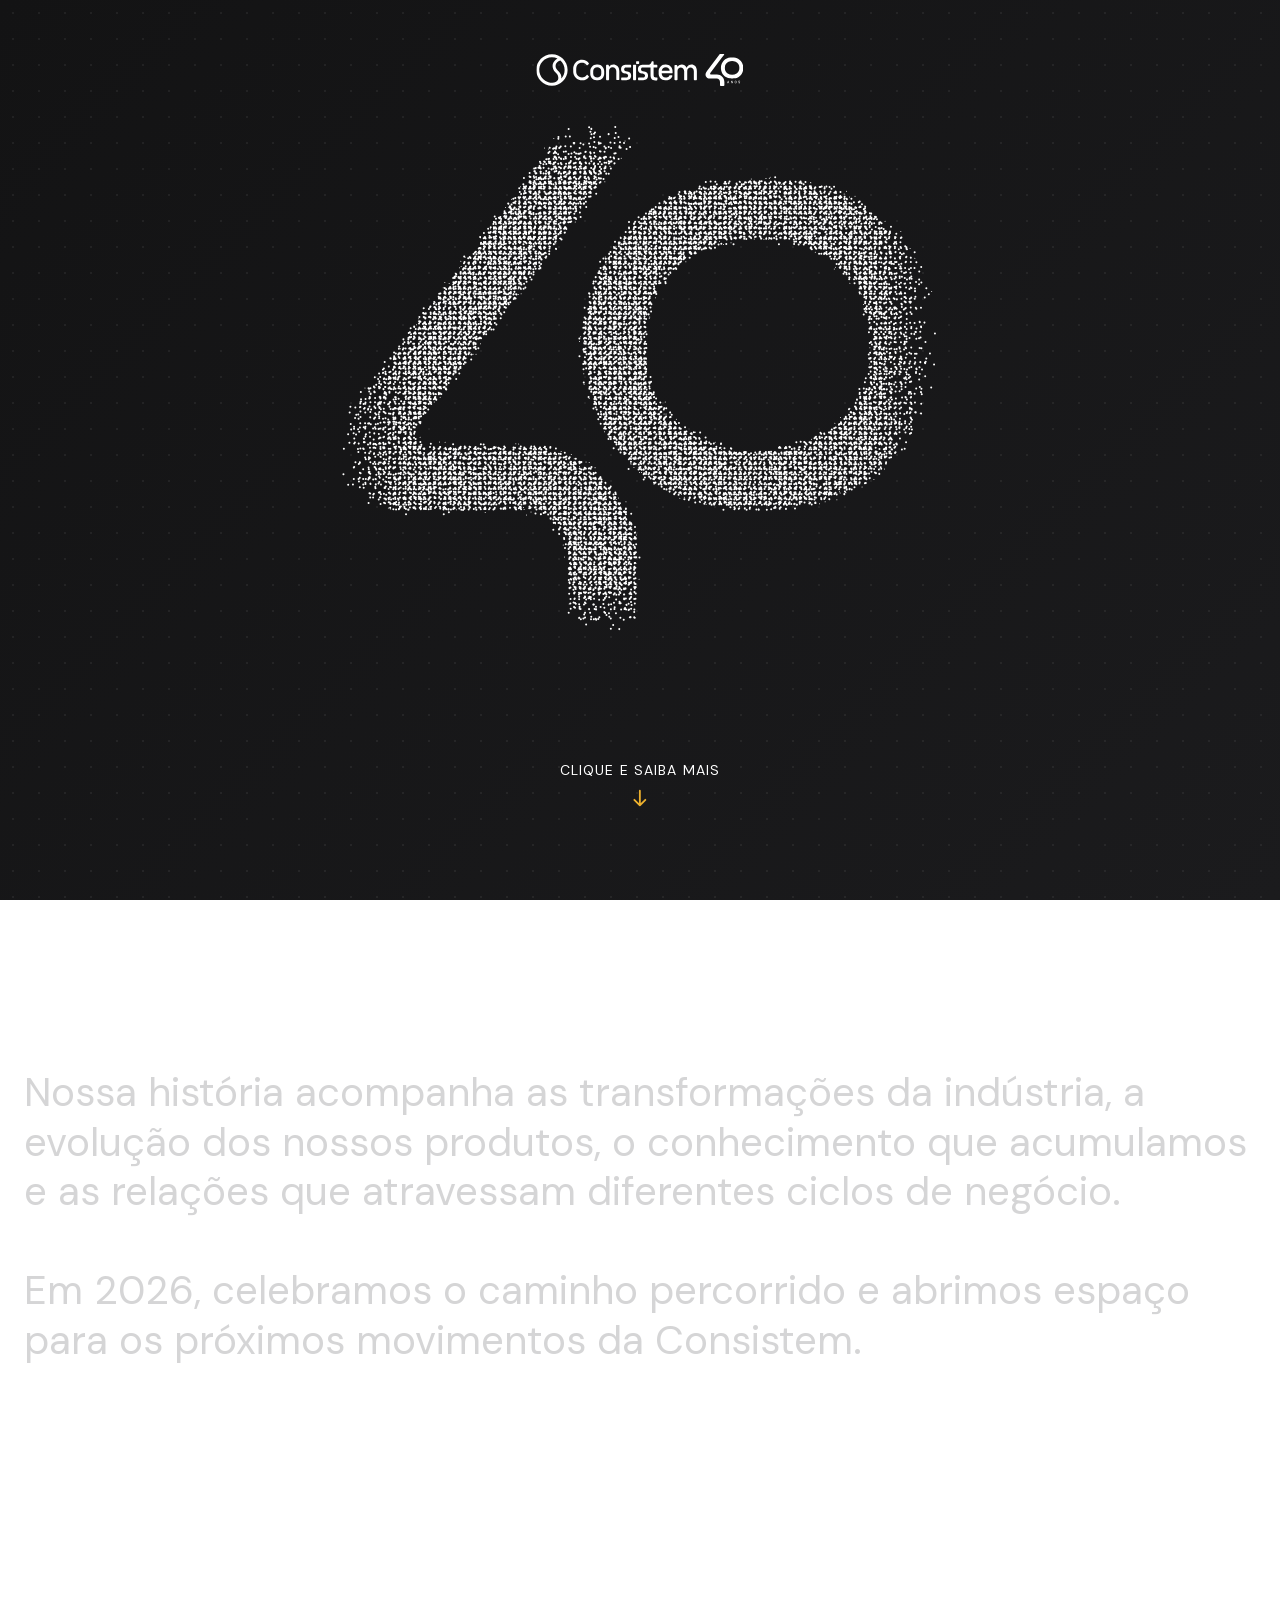
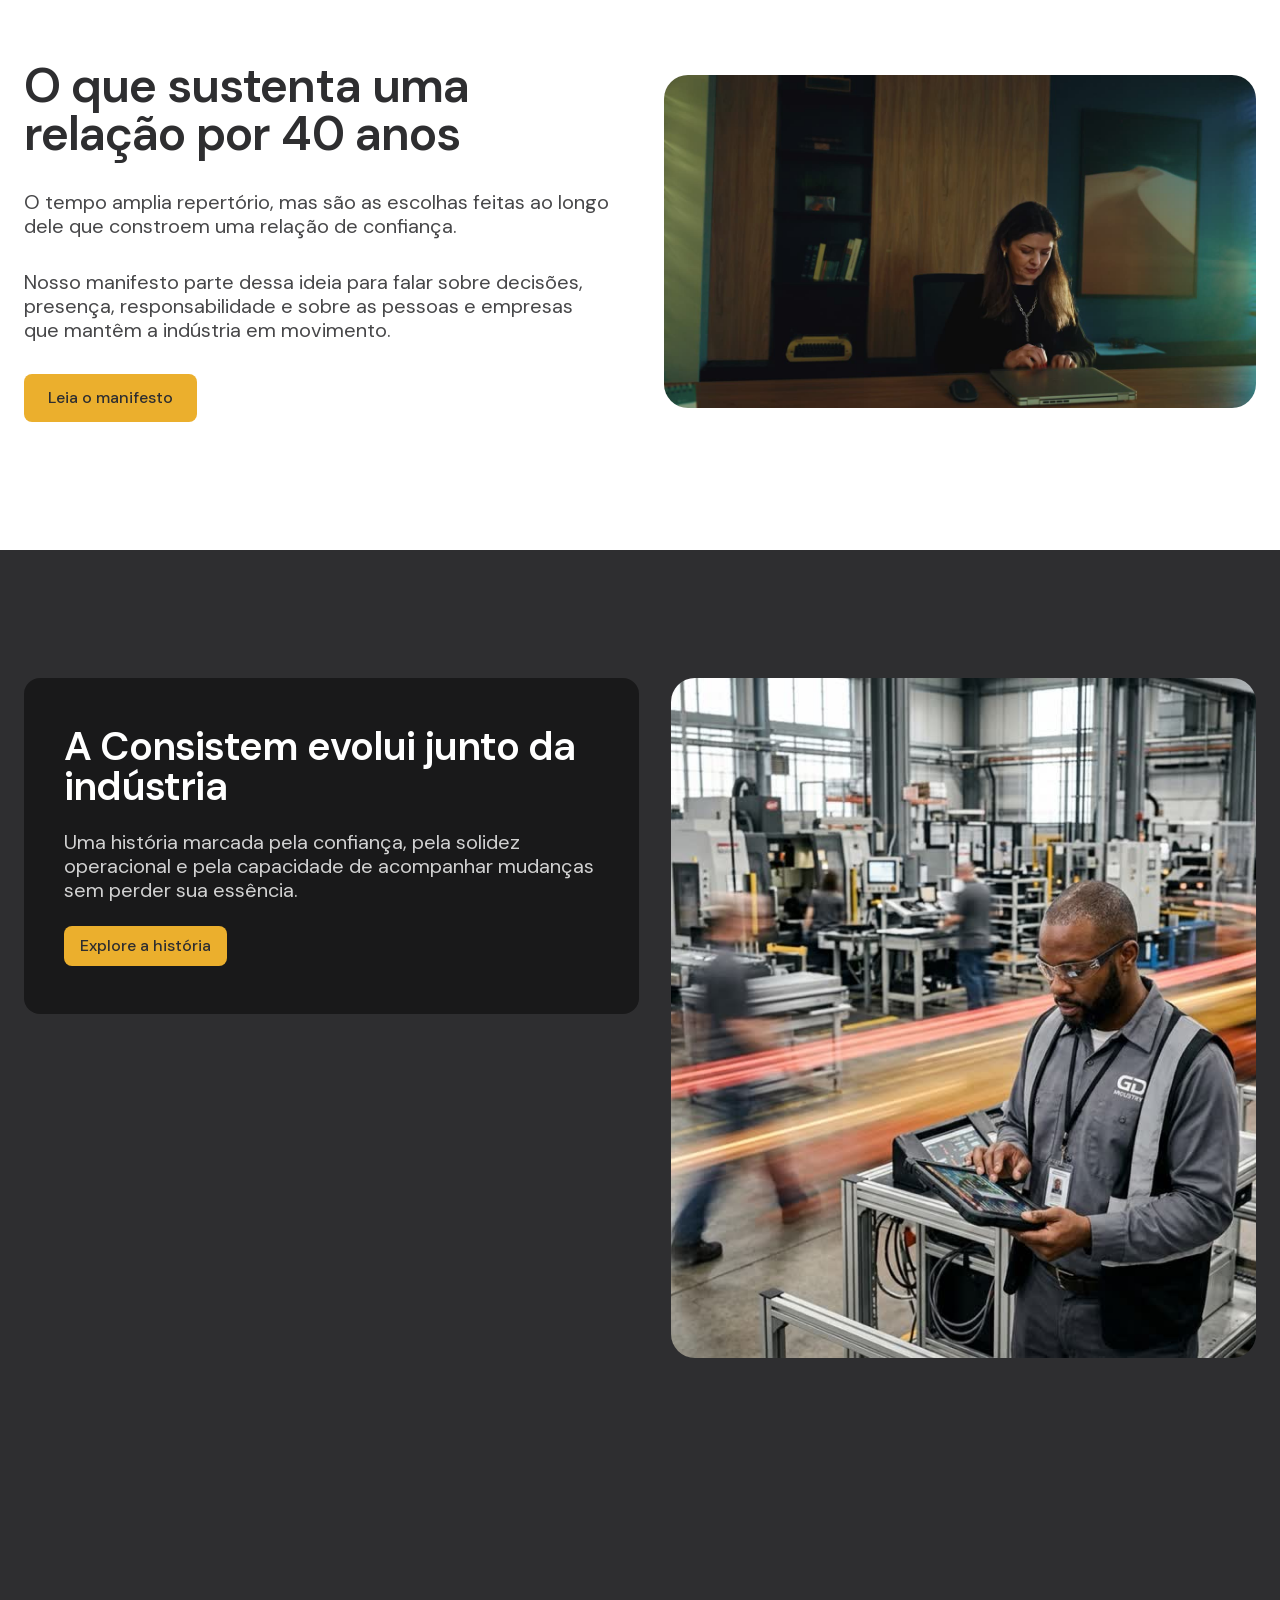
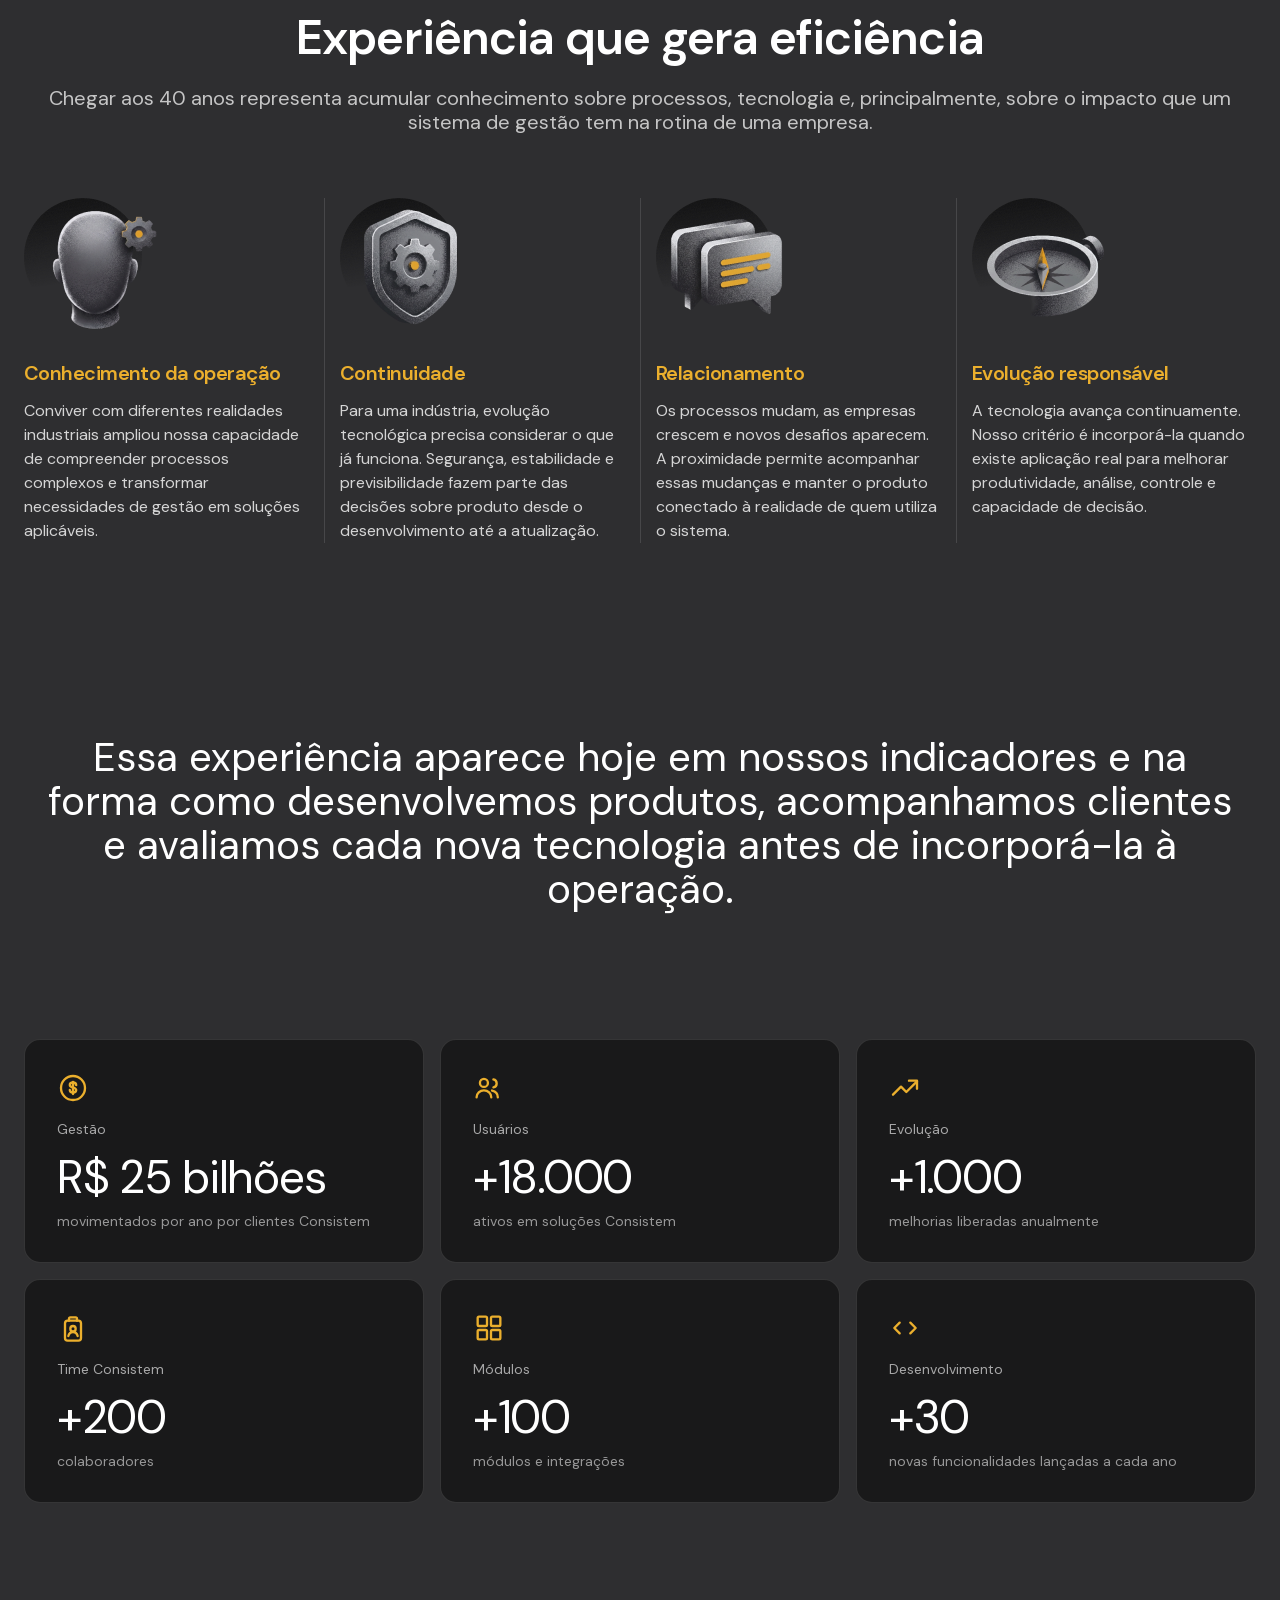
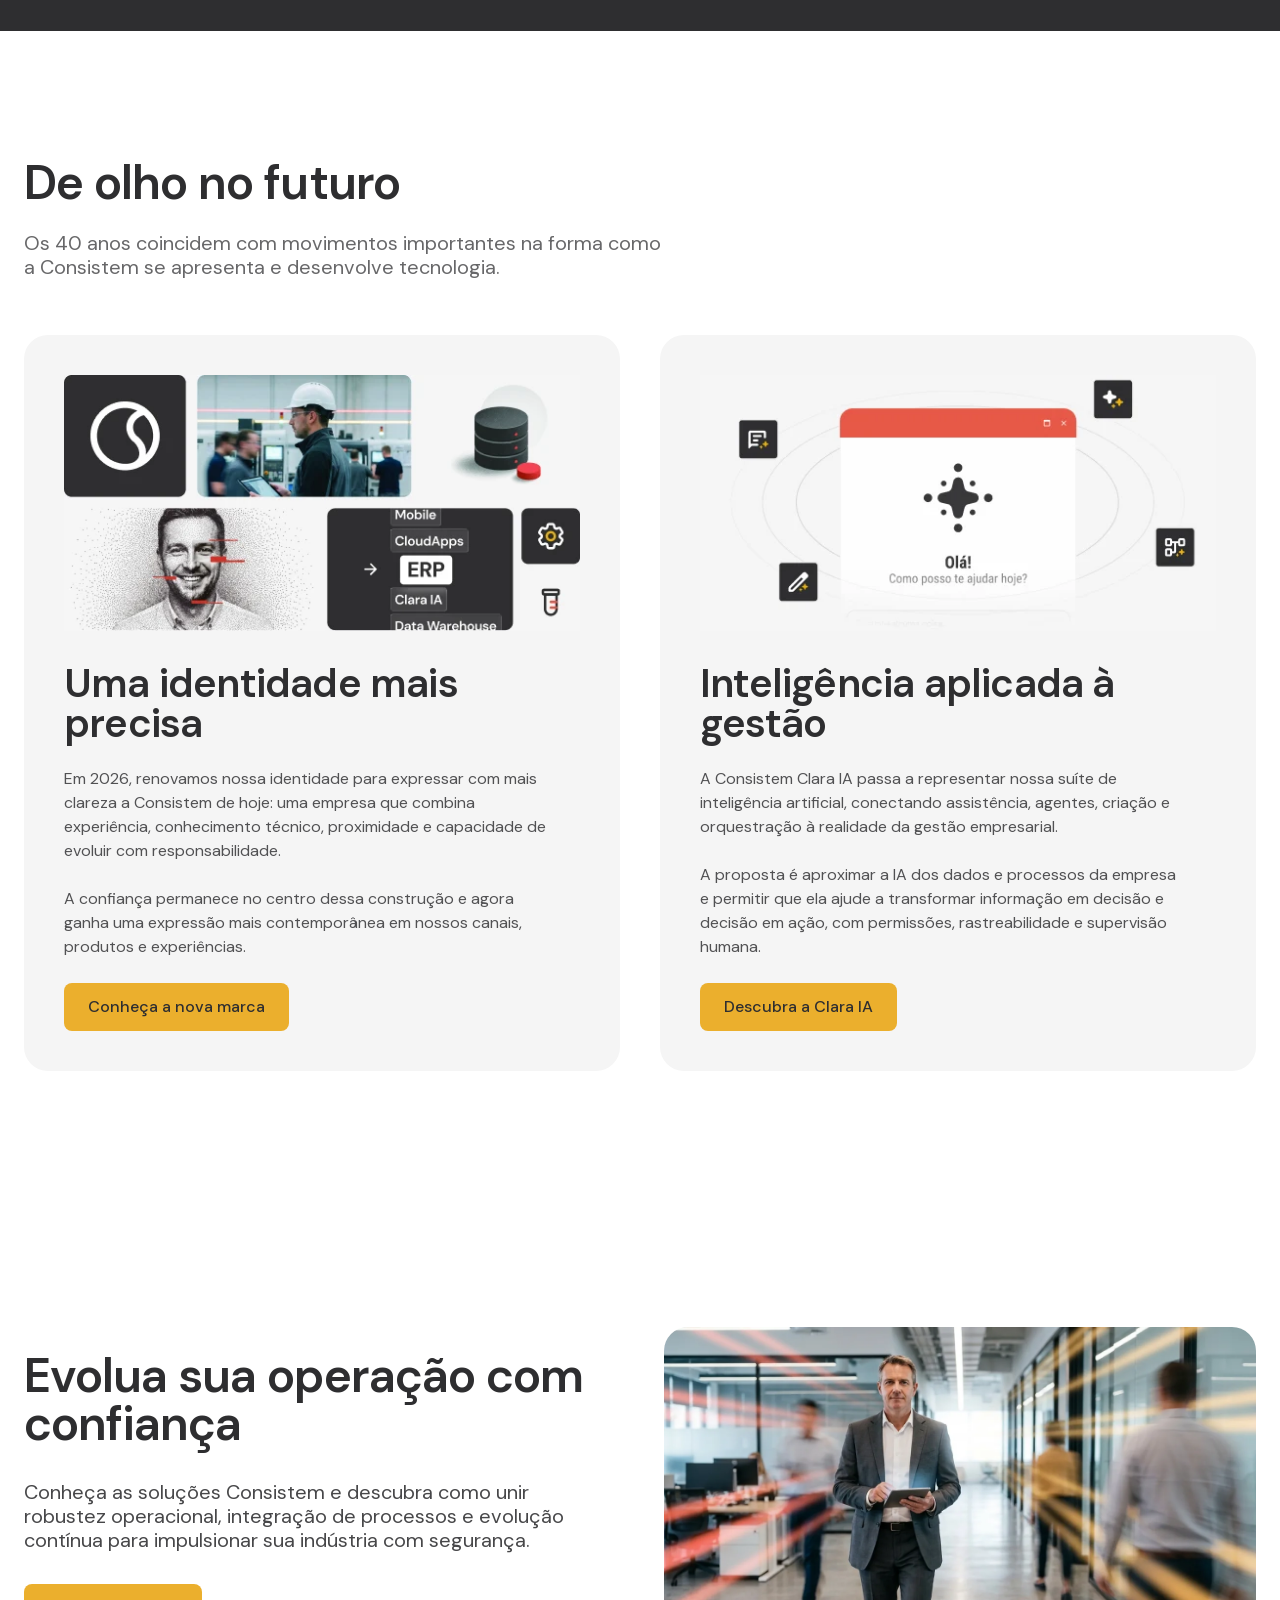
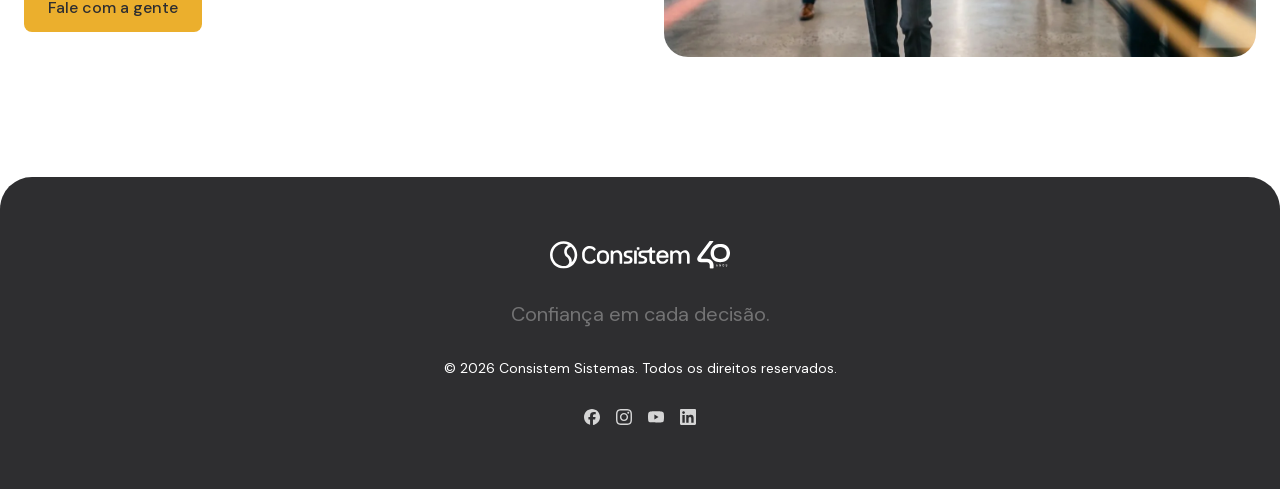
==== commit a16cd9e5: "Reajustes de Figma em Evolução, rodapé institucional e fotos oficiais da história Evolução (5 frames" ====
--- a/index.html
+++ b/index.html
@@ -78,19 +78,20 @@
     <path d="M15.3 5.6a3 3 0 010 5.9" stroke-linecap="round"/>
     <path d="M14.3 13.9c2.5.5 4.3 2.4 4.3 5.1" stroke-linecap="round"/>
   </symbol>
-  <symbol id="icon-building" viewBox="0 0 24 24">
-    <rect x="5" y="3.5" width="9" height="17" rx="1" stroke-linejoin="round"/>
-    <path d="M14 8.5h5v12h-5" stroke-linejoin="round"/>
-    <path d="M8 7.5h1M11 7.5h1M8 11h1M11 11h1M8 14.5h1M11 14.5h1" stroke-linecap="round"/>
-  </symbol>
-  <symbol id="icon-map-pin" viewBox="0 0 24 24">
-    <path d="M12 21s7-6.2 7-11.5a7 7 0 10-14 0C5 14.8 12 21 12 21z" stroke-linejoin="round"/>
-    <circle cx="12" cy="9.5" r="2.5"/>
-  </symbol>
-  <symbol id="icon-layers" viewBox="0 0 24 24">
-    <path d="M12 3l8.5 4.5L12 12 3.5 7.5 12 3z" stroke-linejoin="round"/>
-    <path d="M3.5 12L12 16.5 20.5 12" stroke-linecap="round" stroke-linejoin="round"/>
-    <path d="M3.5 16.5L12 21l8.5-4.5" stroke-linecap="round" stroke-linejoin="round"/>
+  <symbol id="icon-coin" viewBox="0 0 24 24">
+    <circle cx="12" cy="12" r="9"/>
+    <path d="M12 7.5v9" stroke-linecap="round"/>
+    <path transform="scale(-1,1) translate(-24,0)" d="M9.6 9.9c0-1.2 1.1-2 2.4-2s2.4.8 2.4 1.9c0 2.5-4.8 1.2-4.8 3.7 0 1.1 1.1 1.9 2.4 1.9s2.4-.8 2.4-1.9" stroke-linecap="round"/>
+  </symbol>
+  <symbol id="icon-trend" viewBox="0 0 24 24">
+    <path d="M3 17l6-6 4 4 8-8" stroke-linecap="round" stroke-linejoin="round"/>
+    <path d="M15 6.5h6V12.5" stroke-linecap="round" stroke-linejoin="round"/>
+  </symbol>
+  <symbol id="icon-badge" viewBox="0 0 24 24">
+    <rect x="6" y="6.5" width="12" height="15" rx="2"/>
+    <path d="M9 6.5V5a1 1 0 011-1h4a1 1 0 011 1v1.5" stroke-linecap="round"/>
+    <circle cx="12" cy="12.5" r="2"/>
+    <path d="M8.5 18c.5-1.8 1.9-3 3.5-3s3 1.2 3.5 3" stroke-linecap="round"/>
   </symbol>
   <symbol id="icon-grid" viewBox="0 0 24 24">
     <rect x="3.5" y="3.5" width="7" height="7" rx="1"/>
@@ -98,15 +99,32 @@
     <rect x="3.5" y="13.5" width="7" height="7" rx="1"/>
     <rect x="13.5" y="13.5" width="7" height="7" rx="1"/>
   </symbol>
-  <symbol id="icon-clock" viewBox="0 0 24 24">
-    <circle cx="12" cy="12" r="9"/>
-    <path d="M12 7v5l3.5 2" stroke-linecap="round" stroke-linejoin="round"/>
+  <symbol id="icon-code" viewBox="0 0 24 24">
+    <path d="M8 8L4 12l4 4M16 8l4 4-4 4" stroke-linecap="round" stroke-linejoin="round"/>
   </symbol>
   <symbol id="icon-menu" viewBox="0 0 24 24">
     <path d="M4 7h16M4 12h16M4 17h16" stroke-linecap="round"/>
   </symbol>
   <symbol id="icon-close" viewBox="0 0 24 24">
     <path d="M6 6l12 12M18 6L6 18" stroke-linecap="round"/>
+  </symbol>
+
+  <!-- Redes sociais do rodapé (Figma node 955:4810, padrão institucional de
+       LP) — sólidos/preenchidos (fill), não traço fino como o resto do
+       sprite: são os glifos oficiais de cada rede. -->
+  <symbol id="icon-social-facebook" viewBox="0 0 16 16">
+    <path d="M7.99999 1.02805e-05C12.4183 1.02805e-05 16 3.58174 16 8C16 12.0902 12.9303 15.463 8.96921 15.9414V10.4447L11.1334 10.4447L11.5823 8.00001H8.96921V7.1354C8.96921 6.48946 9.09591 6.04227 9.38657 5.75657C9.67726 5.47085 10.1319 5.34663 10.7878 5.34663C10.9538 5.34663 11.1066 5.34828 11.2422 5.35158C11.4394 5.35639 11.6001 5.36468 11.712 5.37645V3.16033C11.6673 3.1479 11.6145 3.13548 11.5554 3.12325C11.4214 3.09555 11.2548 3.06884 11.0757 3.04538C10.7016 2.99637 10.2729 2.96155 9.97292 2.96155C8.7616 2.96155 7.84614 3.22069 7.20713 3.75747C6.43592 4.40528 6.06739 5.45749 6.06739 6.9466V8H4.41772V10.4447H6.06739V15.7644C2.58288 14.8999 0 11.7518 0 8C0 3.58174 3.58173 1.02805e-05 7.99999 1.02805e-05Z"/>
+  </symbol>
+  <symbol id="icon-social-instagram" viewBox="0 0 16 16">
+    <path d="M12.2635 4.68141C11.7337 4.68245 11.3029 4.25347 11.3018 3.72365C11.3008 3.19384 11.7298 2.76305 12.2598 2.76201C12.7899 2.76097 13.2207 3.19021 13.2217 3.72002C13.2225 4.24984 12.7935 4.68038 12.2635 4.68141Z"/>
+    <path fill-rule="evenodd" clip-rule="evenodd" d="M8.00765 12.1073C5.73939 12.1117 3.89673 10.2766 3.89234 8.00777C3.88792 5.73948 5.72357 3.89654 7.99184 3.89213C10.2606 3.88773 12.1035 5.72393 12.1079 7.99197C12.1123 10.2608 10.2762 12.1029 8.00765 12.1073ZM7.99469 5.33357C6.52244 5.33616 5.33063 6.53239 5.33322 8.00492C5.33607 9.47772 6.53255 10.6693 8.0048 10.6664C9.47758 10.6636 10.6694 9.46761 10.6665 7.99481C10.6637 6.52202 9.46722 5.33072 7.99469 5.33357Z"/>
+    <path fill-rule="evenodd" clip-rule="evenodd" d="M2.74614 0.430986C3.25417 0.231917 3.83556 0.0955748 4.68677 0.0553988C5.54007 0.0144484 5.81248 0.00511401 7.98458 0.000968414C10.1572 -0.00317719 10.4296 0.00511241 11.2829 0.0429556C12.1344 0.079762 12.716 0.214032 13.2251 0.411029C13.7518 0.613983 14.1987 0.887188 14.644 1.33069C15.0893 1.7747 15.3635 2.22001 15.569 2.74594C15.7679 3.2545 15.9042 3.83537 15.9446 4.68712C15.9851 5.54015 15.9949 5.81231 15.9991 7.9847C16.0032 10.1568 15.9944 10.4295 15.9571 11.2833C15.92 12.1343 15.786 12.7162 15.589 13.225C15.3855 13.7517 15.1128 14.1986 14.6694 14.6439C14.2259 15.0895 13.78 15.3635 13.2541 15.5693C12.7456 15.7678 12.1647 15.9042 11.3135 15.9449C10.4602 15.9853 10.1878 15.9949 8.01491 15.999C5.84306 16.0032 5.57065 15.9949 4.71737 15.9573C3.86588 15.92 3.28398 15.786 2.77517 15.5892C2.24848 15.3855 1.80161 15.1131 1.3563 14.6693C0.91074 14.2256 0.636257 13.78 0.430972 13.2541C0.231905 12.7458 0.0960714 12.1646 0.0553818 11.3137C0.0146906 10.4601 0.00510338 10.1874 0.000959376 8.01529C-0.00320062 5.8429 0.00535778 5.57074 0.0426778 4.71744C0.0802666 3.8657 0.213758 3.28404 0.410753 2.77471C0.614219 2.24826 0.886897 1.80165 1.33091 1.35609C1.7744 0.910776 2.22022 0.636012 2.74614 0.430986ZM3.29436 14.2453C3.57663 14.3539 4.00015 14.4835 4.78009 14.5174C5.62405 14.554 5.87676 14.562 8.01232 14.5579C10.1486 14.554 10.4014 14.5449 11.2451 14.5052C12.0242 14.4682 12.4478 14.337 12.7292 14.2271C13.1028 14.0812 13.3687 13.9067 13.6481 13.6271C13.9275 13.3463 14.1004 13.0796 14.2451 12.7061C14.3539 12.4236 14.4833 11.9998 14.5172 11.2198C14.5543 10.3764 14.562 10.1234 14.5579 7.9873C14.554 5.85171 14.5449 5.59873 14.5048 4.75503C14.468 3.9756 14.3371 3.55205 14.2269 3.27082C14.081 2.89679 13.9071 2.63137 13.6266 2.35169C13.3461 2.072 13.0794 1.89963 12.7054 1.755C12.4236 1.64588 11.9996 1.51679 11.2202 1.48284C10.3762 1.44577 10.1232 1.43825 7.98717 1.4424C5.85162 1.44655 5.59891 1.4551 4.75521 1.49502C3.97553 1.53208 3.55251 1.66298 3.2705 1.77314C2.89725 1.91907 2.63131 2.09248 2.35164 2.3732C2.07247 2.65391 1.89959 2.92012 1.75496 3.29441C1.64662 3.57643 1.51623 4.00048 1.4828 4.77991C1.44599 5.62387 1.43822 5.87686 1.44236 8.01244C1.44626 10.1485 1.45532 10.4015 1.49498 11.2447C1.53153 12.0247 1.66345 12.4477 1.77311 12.7299C1.91903 13.1029 2.09296 13.3689 2.37315 13.6486C2.65387 13.9272 2.92059 14.1006 3.29436 14.2453Z"/>
+  </symbol>
+  <symbol id="icon-social-youtube" viewBox="0 0 16 16">
+    <path fill-rule="evenodd" clip-rule="evenodd" d="M15.1643 3.22274C15.4126 3.47258 15.5909 3.78325 15.6813 4.12364C16.0159 5.38 16.0159 8 16.0159 8C16.0159 8 16.0159 10.62 15.6813 11.8764C15.5909 12.2168 15.4126 12.5274 15.1643 12.7773C14.9161 13.0271 14.6066 13.2074 14.2668 13.3C13.0159 13.6364 8.01587 13.6364 8.01587 13.6364C8.01587 13.6364 3.01587 13.6364 1.76496 13.3C1.42516 13.2074 1.11564 13.0271 0.867394 12.7773C0.619147 12.5274 0.440873 12.2168 0.350415 11.8764C0.0158692 10.62 0.0158691 8 0.0158691 8C0.0158691 8 0.0158692 5.38 0.350415 4.12364C0.440873 3.78325 0.619147 3.47258 0.867394 3.22274C1.11564 2.9729 1.42516 2.79264 1.76496 2.7C3.01587 2.36364 8.01587 2.36364 8.01587 2.36364C8.01587 2.36364 13.0159 2.36364 14.2668 2.7C14.6066 2.79264 14.9161 2.9729 15.1643 3.22274ZM10.5613 8.00002L6.37952 5.62093V10.3791L10.5613 8.00002Z"/>
+  </symbol>
+  <symbol id="icon-social-linkedin" viewBox="0 0 16 16">
+    <path d="M14.8156 0H1.18125C0.528125 0 0 0.515625 0 1.15313V14.8438C0 15.4813 0.528125 16 1.18125 16H14.8156C15.4688 16 16 15.4813 16 14.8469V1.15313C16 0.515625 15.4688 0 14.8156 0ZM4.74687 13.6344H2.37188V5.99687H4.74687V13.6344ZM3.55938 4.95625C2.79688 4.95625 2.18125 4.34062 2.18125 3.58125C2.18125 2.82188 2.79688 2.20625 3.55938 2.20625C4.31875 2.20625 4.93437 2.82188 4.93437 3.58125C4.93437 4.3375 4.31875 4.95625 3.55938 4.95625ZM13.6344 13.6344H11.2625V9.92188C11.2625 9.0375 11.2469 7.89687 10.0281 7.89687C8.79375 7.89687 8.60625 8.8625 8.60625 9.85938V13.6344H6.2375V5.99687H8.5125V7.04063H8.54375C8.85937 6.44063 9.63438 5.80625 10.7875 5.80625C13.1906 5.80625 13.6344 7.3875 13.6344 9.44375V13.6344V13.6344Z"/>
   </symbol>
 </svg>
 
@@ -174,7 +192,7 @@
       <div class="hero__actions">
         <p class="text-p hero__support">Há 40 anos, a Consistem desenvolve tecnologia para empresas que precisam integrar processos, manter a operação segura e tomar decisões com mais clareza.</p>
         <div class="hero__buttons">
-          <button class="btn btn--warm btn--md" id="watchManifestoBtn" type="button">Assistir ao manifesto</button>
+          <a class="btn btn--warm btn--md" href="manifesto.html">Ver manifesto</a>
           <a class="btn btn--outline btn--md" href="historia.html">Conhecer a história</a>
         </div>
       </div>
@@ -186,29 +204,29 @@
        (ver #fundamentosLead em main.js). -->
   <section class="section-pad section--light" id="fundamentos">
     <div class="container">
-      <p class="fundamentos-lead" id="fundamentosLead" aria-label="Essa trajetória foi construída acompanhando mudanças na indústria, evoluindo produtos, ampliando conhecimento e mantendo relações que atravessam diferentes ciclos de negócio. Em 2026, celebramos o caminho percorrido e seguimos olhando para o que ainda podemos construir.">
+      <p class="fundamentos-lead" id="fundamentosLead" aria-label="Nossa história acompanha as transformações da indústria, a evolução dos nossos produtos, o conhecimento que acumulamos e as relações que atravessam diferentes ciclos de negócio. Em 2026, celebramos o caminho percorrido e abrimos espaço para os próximos movimentos da Consistem.">
         <span class="fundamentos-lead__visual" aria-hidden="true">
-          <span class="fundamentos-lead__block">Essa trajetória foi construída acompanhando mudanças na indústria, evoluindo produtos, ampliando conhecimento e mantendo relações que atravessam diferentes ciclos de negócio.</span>
+          <span class="fundamentos-lead__block">Nossa história acompanha as transformações da indústria, a evolução dos nossos produtos, o conhecimento que acumulamos e as relações que atravessam diferentes ciclos de negócio.</span>
           <br />
-          <span class="fundamentos-lead__block">Em 2026, celebramos o caminho percorrido e seguimos olhando para o que ainda podemos construir.</span>
+          <span class="fundamentos-lead__block">Em 2026, celebramos o caminho percorrido e abrimos espaço para os próximos movimentos da Consistem.</span>
         </span>
       </p>
     </div>
   </section>
 
-  <!-- O que sustenta uma relação por 40 anos — embed do manifesto (mesmo arquivo
-       do modal disparado pelo hero, aqui em player nativo inline, sem autoplay). -->
+  <!-- O que sustenta uma relação por 40 anos — antes tinha o vídeo do manifesto
+       embutido aqui; trocado por só a imagem de capa (mesmo frame que já era o
+       poster do vídeo) + CTA pro manifesto completo (pedido explícito). -->
   <section class="about section--light" id="sustentacao">
     <div class="container about__grid">
       <div class="about__content">
         <h2 class="text-h2">O que sustenta uma relação por 40 anos</h2>
         <p class="text-p text-p-lg">O tempo amplia repertório, mas são as escolhas feitas ao longo dele que constroem uma relação de confiança.</p>
         <p class="text-p text-p-lg">Nosso manifesto parte dessa ideia para falar sobre decisões, presença, responsabilidade e sobre as pessoas e empresas que mantêm a indústria em movimento.</p>
+        <a class="btn btn--warm btn--md" href="manifesto.html">Leia o manifesto</a>
       </div>
       <div class="about__media">
-        <video controls playsinline preload="none" poster="assets/manifesto-poster.jpg">
-          <source src="assets/video/manifesto.mp4" type="video/mp4" />
-        </video>
+        <img src="assets/manifesto-poster.jpg" alt="" width="1280" height="720" loading="lazy" decoding="async" />
       </div>
     </div>
   </section>
@@ -266,40 +284,40 @@
       <p class="experience__lead">Essa experiência aparece hoje em nossos indicadores e na forma como desenvolvemos produtos, acompanhamos clientes e avaliamos cada nova tecnologia antes de incorporá-la à operação.</p>
       <div class="stats__grid">
         <div class="stat-card">
-          <svg class="icon icon--lg stat-card__icon"><use href="#icon-building"></use></svg>
-          <span class="stat-card__label">Clientes</span>
-          <span class="stat-card__number">+xx</span>
-          <span class="stat-card__caption">em todo o Brasil</span>
+          <svg class="icon icon--lg stat-card__icon"><use href="#icon-coin"></use></svg>
+          <span class="stat-card__label">Gestão</span>
+          <span class="stat-card__number">R$ 25 bilhões</span>
+          <span class="stat-card__caption">movimentados por ano por clientes Consistem</span>
         </div>
         <div class="stat-card">
           <svg class="icon icon--lg stat-card__icon"><use href="#icon-users"></use></svg>
           <span class="stat-card__label">Usuários</span>
-          <span class="stat-card__number">+xx</span>
-          <span class="stat-card__caption">ativos na plataforma</span>
+          <span class="stat-card__number">+18.000</span>
+          <span class="stat-card__caption">ativos em soluções Consistem</span>
+        </div>
+        <div class="stat-card">
+          <svg class="icon icon--lg stat-card__icon"><use href="#icon-trend"></use></svg>
+          <span class="stat-card__label">Evolução</span>
+          <span class="stat-card__number">+1.000</span>
+          <span class="stat-card__caption">melhorias liberadas anualmente</span>
+        </div>
+        <div class="stat-card">
+          <svg class="icon icon--lg stat-card__icon"><use href="#icon-badge"></use></svg>
+          <span class="stat-card__label">Time Consistem</span>
+          <span class="stat-card__number">+200</span>
+          <span class="stat-card__caption">colaboradores</span>
         </div>
         <div class="stat-card">
           <svg class="icon icon--lg stat-card__icon"><use href="#icon-grid"></use></svg>
-          <span class="stat-card__label">Segmentos atendidos</span>
-          <span class="stat-card__number">+xx</span>
-          <span class="stat-card__caption">da indústria e distribuição</span>
-        </div>
-        <div class="stat-card">
-          <svg class="icon icon--lg stat-card__icon"><use href="#icon-map-pin"></use></svg>
-          <span class="stat-card__label">Estados brasileiros</span>
-          <span class="stat-card__number">+xx</span>
-          <span class="stat-card__caption">de presença nacional</span>
-        </div>
-        <div class="stat-card">
-          <svg class="icon icon--lg stat-card__icon"><use href="#icon-layers"></use></svg>
-          <span class="stat-card__label">Versões do ERP</span>
-          <span class="stat-card__number">+xx</span>
-          <span class="stat-card__caption">evoluídas em 40 anos</span>
-        </div>
-        <div class="stat-card">
-          <svg class="icon icon--lg stat-card__icon"><use href="#icon-clock"></use></svg>
-          <span class="stat-card__label">Horas de desenvolvimento</span>
-          <span class="stat-card__number">+xx Mil</span>
-          <span class="stat-card__caption">investidas em evolução contínua</span>
+          <span class="stat-card__label">Módulos</span>
+          <span class="stat-card__number">+100</span>
+          <span class="stat-card__caption">módulos e integrações</span>
+        </div>
+        <div class="stat-card">
+          <svg class="icon icon--lg stat-card__icon"><use href="#icon-code"></use></svg>
+          <span class="stat-card__label">Desenvolvimento</span>
+          <span class="stat-card__number">+30</span>
+          <span class="stat-card__caption">novas funcionalidades lançadas a cada ano</span>
         </div>
       </div>
     </div>
@@ -318,7 +336,7 @@
           <h3 class="text-h3">Uma identidade mais precisa</h3>
           <p class="text-p">Em 2026, renovamos nossa identidade para expressar com mais clareza a Consistem de hoje: uma empresa que combina experiência, conhecimento técnico, proximidade e capacidade de evoluir com responsabilidade.</p>
           <p class="text-p">A confiança permanece no centro dessa construção e agora ganha uma expressão mais contemporânea em nossos canais, produtos e experiências.</p>
-          <a class="btn btn--warm btn--md" href="https://consistem.com.br/nova-marca/" target="_blank" rel="noopener">Conheça a nova marca</a>
+          <a class="btn btn--warm btn--md" href="https://consistem.com.br/nova-marca/?utm_source=lp&utm_medium=botao&utm_campaign=40-anos" target="_blank" rel="noopener">Conheça a nova marca</a>
         </div>
         <div class="future-item">
           <img class="future-item__art" src="assets/img-futuro/clara-ia.webp" alt="" width="528" height="262" loading="lazy" decoding="async" />
@@ -337,7 +355,7 @@
       <div class="about__content">
         <h2 class="text-h2">Evolua sua operação com confiança</h2>
         <p class="text-p text-p-lg">Conheça as soluções Consistem e descubra como unir robustez operacional, integração de processos e evolução contínua para impulsionar sua indústria com segurança.</p>
-        <a class="btn btn--warm btn--md" href="https://consistem.com.br/demonstracao/" target="_blank" rel="noopener">Fale com a gente</a>
+        <a class="btn btn--warm btn--md" href="https://consistem.com.br/demonstracao/?utm_source=lp&utm_medium=botao&utm_campaign=40-anos" target="_blank" rel="noopener">Fale com a gente</a>
       </div>
       <div class="about__media">
         <img src="assets/executivo-lideranca.webp" alt="Executivo Consistem caminhando por um escritório com um tablet em mãos" width="1376" height="768" loading="lazy" decoding="async" />
@@ -348,42 +366,19 @@
 </main>
 
 <footer class="site-footer">
-  <div class="container">
-    <div class="site-footer__top">
-      <div class="site-footer__brand">
-        <img class="site-footer__logo" src="assets/logo-consistem.svg" alt="Consistem" />
-        <p class="text-p site-footer__tagline">40 anos de presença, evolução e confiança.</p>
-      </div>
-      <nav class="site-footer__nav" aria-label="Navegação institucional">
-        <a href="#home" aria-current="page">Home</a>
-        <a href="historia.html">História</a>
-        <a href="manifesto.html">Manifesto</a>
-        <a href="evolucao.html">Evolução</a>
-      </nav>
-    </div>
-    <div class="site-footer__bottom">
-      <p class="text-small site-footer__copyright">© 2026 | Consistem LTDA.</p>
-      <nav class="site-footer__legal" aria-label="Institucional">
-        <a href="#">Política de privacidade</a>
-        <a href="#">Direitos autorais</a>
-        <a href="#">FAQ</a>
-      </nav>
+  <div class="site-footer__stack">
+    <img class="site-footer__logo" src="assets/logotema-40-anos.svg" alt="Consistem 40 anos" width="180" height="28" />
+    <p class="site-footer__tagline">Confiança em cada decisão.</p>
+    <p class="site-footer__copyright">© 2026 Consistem Sistemas. Todos os direitos reservados.</p>
+    <div class="site-footer__social">
+      <a href="https://www.facebook.com/consistem/?locale=pt_BR" target="_blank" rel="noopener" aria-label="Facebook"><svg class="site-footer__social-icon" aria-hidden="true"><use href="#icon-social-facebook"></use></svg></a>
+      <a href="https://www.instagram.com/consistem" target="_blank" rel="noopener" aria-label="Instagram"><svg class="site-footer__social-icon" aria-hidden="true"><use href="#icon-social-instagram"></use></svg></a>
+      <a href="https://www.youtube.com/@consistemsistemas" target="_blank" rel="noopener" aria-label="YouTube"><svg class="site-footer__social-icon" aria-hidden="true"><use href="#icon-social-youtube"></use></svg></a>
+      <a href="https://www.linkedin.com/company/consistem-sistemas-ltda/" target="_blank" rel="noopener" aria-label="LinkedIn"><svg class="site-footer__social-icon" aria-hidden="true"><use href="#icon-social-linkedin"></use></svg></a>
     </div>
   </div>
 </footer>
 
-<!-- Modal de vídeo — manifesto completo, com áudio e controles nativos -->
-<div class="video-modal" id="videoModal" aria-hidden="true">
-  <div class="video-modal__backdrop" data-modal-close></div>
-  <div class="video-modal__dialog" role="dialog" aria-modal="true" aria-label="Vídeo manifesto Consistem 40 anos">
-    <button class="video-modal__close" id="videoModalClose" type="button" aria-label="Fechar vídeo">
-      <svg class="icon"><use href="#icon-close"></use></svg>
-    </button>
-    <video id="manifestoVideo" controls playsinline preload="none" poster="assets/manifesto-poster.jpg">
-      <source src="assets/video/manifesto.mp4" type="video/mp4" />
-    </video>
-  </div>
-</div>
 
 <script src="js/vendor/gsap.min.js"></script>
 <script src="js/vendor/ScrollTrigger.min.js"></script>
--- a/css/styles.css
+++ b/css/styles.css
@@ -295,58 +295,6 @@
 .hero__support { max-width: 44ch; margin: 0; }
 .hero__buttons { display: flex; gap: var(--ds-space-4); flex-shrink: 0; }
 
-/* ===== Modal de vídeo — manifesto completo, com áudio ===== */
-.video-modal {
-  position: fixed;
-  inset: 0;
-  z-index: 100;
-  display: none;
-  align-items: center;
-  justify-content: center;
-  padding: var(--ds-space-6);
-}
-.video-modal.is-open { display: flex; }
-.video-modal__backdrop {
-  position: absolute;
-  inset: 0;
-  background: rgba(10, 10, 11, 0.88);
-}
-.video-modal__dialog {
-  position: relative;
-  z-index: 1;
-  width: 80vw;
-  max-width: 1200px;
-  height: 90vh;
-  display: flex;
-  background: #000;
-  border-radius: var(--radius-lg);
-  overflow: hidden;
-  box-shadow: 0 24px 80px rgba(0, 0, 0, 0.5);
-}
-.video-modal__dialog video {
-  width: 100%;
-  height: 100%;
-  object-fit: contain;
-  background: #000;
-}
-.video-modal__close {
-  position: absolute;
-  top: var(--ds-space-4);
-  right: var(--ds-space-4);
-  z-index: 2;
-  width: 40px;
-  height: 40px;
-  display: flex;
-  align-items: center;
-  justify-content: center;
-  border-radius: var(--radius-full);
-  background: rgba(0, 0, 0, 0.55);
-  color: var(--color-text-inverse);
-  border: none;
-  transition: background-color 0.15s ease;
-}
-.video-modal__close:hover { background: rgba(0, 0, 0, 0.8); }
-
 /* ===== About-us (duas variações: mídia à esquerda / mídia à direita) ===== */
 .about {
   padding-block: var(--section-padding-block);
@@ -382,7 +330,7 @@
    bem apagada até a cor sólida do texto. A peça inteira revela (sem trecho
    fixo/destacado), alinhado à esquerda, não centralizado. ===== */
 .fundamentos-lead {
-  max-width: 1158px;
+  max-width: none;
   font-size: 40px;
   font-weight: var(--ds-weight-regular);
   line-height: 1.24;
@@ -544,62 +492,46 @@
    margem própria, resultando nos 32px de respiro do Figma antes do título. */
 .future-item__art { width: 100%; height: auto; margin-bottom: var(--ds-space-2); }
 
-/* ===== Footer — próximo do componente oficial (logo + link list + linha legal) ===== */
+/* ===== Footer — padrão institucional de LP (Figma node 955:4810), adotado
+   pra todo hotsite/LP daqui pra frente. Adaptação desta LP: logo é a mesma
+   já usada no header (não existe um "logotema" à parte pro 40 anos), frase
+   de apoio é a que já existia. Sem nav/links legais — o Figma não pede, e
+   a navegação já vive inteira no header; os links "institucionais" que
+   existiam aqui eram só placeholder (href="#"), não perdem função real. */
 .site-footer {
   position: relative;
   background: var(--color-brand-primary);
   color: var(--color-text-inverse);
-  border-radius: var(--radius-lg) var(--radius-lg) 0 0;
-  padding-block: var(--ds-space-16) var(--ds-space-8);
+  border-radius: 32px 32px 0 0;
+  padding: var(--ds-space-16) 80px;
   /* O canto arredondado corta um pedaço do próprio rodapé — sem isto, o que
      aparece por trás do corte é o fundo escuro do <body>, não a seção clara
      logo acima, e o radius fica invisível (mesma cor dos dois lados). Puxar
      o rodapé para cima por cima do respiro extra da seção anterior resolve:
-     o corte passa a revelar branco de verdade. */
-  margin-top: calc(-1 * var(--radius-lg));
-}
-.site-footer__top {
-  display: flex;
-  flex-wrap: wrap;
-  justify-content: space-between;
-  align-items: flex-start;
-  gap: var(--ds-space-10);
-  padding-bottom: var(--ds-space-10);
-  border-bottom: 1px solid var(--color-border-inverse);
-}
-.site-footer__brand { display: flex; flex-direction: column; gap: var(--ds-space-4); max-width: 320px; }
+     o corte passa a revelar branco de verdade. -32px acompanha o radius
+     acima (era -var(--radius-lg)/-24px antes, quando o corte também era
+     24px — o Figma pede 32px agora). */
+  margin-top: -32px;
+}
+.site-footer__stack {
+  display: flex;
+  flex-direction: column;
+  align-items: center;
+  gap: var(--ds-space-8);
+  max-width: 1600px;
+  margin-inline: auto;
+  text-align: center;
+}
+/* width/height fixos nas 2 dimensões do slot do Figma (205x40, proporção
+   diferente) esmagavam o logotema real (180x28, mais "baixo e largo") —
+   height:auto deixa a proporção nativa do arquivo mandar. */
 .site-footer__logo { width: 180px; height: auto; }
-.site-footer__tagline { opacity: 0.68; }
-
-/* Link Style=List (docs/DESIGN.md): label-sm, 60% opacidade, sem ícone */
-.site-footer__nav { display: flex; gap: var(--ds-space-8); flex-wrap: wrap; }
-.site-footer__nav a {
-  font-size: var(--font-label-sm-size);
-  font-weight: var(--font-label-sm-weight);
-  letter-spacing: var(--font-label-sm-tracking);
-  opacity: 0.6;
-  transition: opacity 0.15s ease, color 0.15s ease;
-}
-.site-footer__nav a:hover { opacity: 1; }
-.site-footer__nav a[aria-current="page"] {
-  opacity: 1;
-  color: var(--color-accent-warm);
-  font-weight: var(--ds-weight-bold);
-}
-
-.site-footer__bottom {
-  display: flex;
-  flex-wrap: wrap;
-  align-items: center;
-  justify-content: space-between;
-  gap: var(--ds-space-4);
-  padding-top: var(--ds-space-8);
-}
-/* Link Style=CTA (docs/DESIGN.md): body, opacidade cheia */
-.site-footer__legal { display: flex; gap: var(--ds-space-6); flex-wrap: wrap; }
-.site-footer__legal a { font-size: var(--font-body-size); opacity: 0.82; }
-.site-footer__legal a:hover { opacity: 1; text-decoration: underline; }
-.site-footer__copyright { opacity: 0.6; }
+.site-footer__tagline { margin: 0; font-size: var(--font-body-lg-size); color: var(--ds-grafite-300); }
+.site-footer__copyright { margin: 0; font-size: var(--font-caption-size); color: var(--color-text-inverse); }
+.site-footer__social { display: flex; align-items: center; gap: var(--ds-space-4); }
+.site-footer__social a { display: flex; color: var(--color-text-inverse); opacity: 0.8; transition: opacity 0.15s ease; }
+.site-footer__social a:hover, .site-footer__social a:focus-visible { opacity: 1; }
+.site-footer__social-icon { width: 16px; height: 16px; fill: currentColor; }
 
 /* ===== Página "História" — componentes novos desta subpágina =====
    Mecanismo original de referência: https://icarda.org/icarda-at-50
@@ -986,21 +918,7 @@
   opacity: 1;
 }
 
-/* Placeholder visual reutilizado (card de foto, foto larga do "presente",
-   vídeo vertical do depoimento) — sem fotos reais ainda; reserva o espaço
-   final já no aspect-ratio certo pra troca por `src` sem mexer em layout. */
-.history-placeholder {
-  display: flex;
-  align-items: center;
-  justify-content: center;
-  border: 1px dashed var(--color-border-inverse);
-  background: var(--color-surface-inverse-alt);
-  border-radius: var(--radius-md);
-  overflow: hidden;
-}
-.history-placeholder__label { max-width: 20ch; text-align: center; opacity: 0.55; }
-/* Foto real no lugar do placeholder — mesma moldura (radius, overflow),
-   sem a borda tracejada. object-fit:cover porque as fotos de arquivo
+/* Moldura de foto do card — object-fit:cover porque as fotos de arquivo
    (1986-2009, 480x480) e as recentes (16:9/3:2) não batem com o
    aspect-ratio do container; sempre cropam, nunca distorcem. */
 .history-photo {
@@ -1194,7 +1112,7 @@
   width: 100%; height: 100%;
   object-fit: cover;
   border-radius: var(--radius-lg);
-  background: #000; /* letterbox — mesmo #000 literal de .video-modal__dialog */
+  background: #000; /* letterbox — evita flash branco antes do vídeo/poster carregar */
 }
 /* Preview (loop mudo) fica visível por padrão; o vídeo real nasce
    invisível/inerte embaixo dele até o clique no play (classe
@@ -1452,12 +1370,14 @@
 
 /* ===== Evolução (evolucao.html) ===== */
 
-/* Hero — só texto (a copy oficial não pede vídeo/gráfico próprio aqui,
-   diferente de História/Manifesto), mesma folga de topo/stack já usada
-   nos outros heros claros do site. */
-.evo-hero { padding-top: 160px; padding-bottom: var(--section-padding-block); }
+/* Hero — reajustado no Figma (node 1447:41905): sem eyebrow, 1 parágrafo
+   de lead só, e composição foto+moldura+tags do chão de fábrica. */
+.evo-hero { padding-top: 180px; padding-bottom: var(--section-padding-block); }
 .evo-hero__stack {
-  max-width: 820px;
+  /* 912px = largura exata do H1 no Figma (node 1447:41911) — quebra em
+     "A experiência acumulada orienta" / "os próximos movimentos". Valor
+     antigo (820px) era de antes deste reajuste e cortava a linha errado. */
+  max-width: 912px;
   margin-inline: auto;
   display: flex;
   flex-direction: column;
@@ -1465,8 +1385,52 @@
   gap: var(--ds-space-6);
   text-align: center;
 }
-.evo-hero__eyebrow { color: var(--color-accent-warm); }
-.evo-hero__lead { max-width: 62ch; opacity: 0.88; text-wrap: balance; }
+.evo-hero__stack .is-light { font-weight: var(--ds-weight-regular); }
+.evo-hero__lead { max-width: 772px; opacity: 0.88; text-wrap: balance; }
+
+.evo-hero__comp-wrap { margin-top: var(--ds-space-16); }
+.evo-comp { position: relative; width: 100%; aspect-ratio: 1280 / 546; border-radius: var(--radius-md); overflow: visible; }
+.evo-comp__foto { position: absolute; inset: 0; margin: 0; border-radius: var(--radius-md); overflow: hidden; }
+.evo-comp__foto img { width: 100%; height: 100%; object-fit: cover; }
+.evo-comp__outline {
+  position: absolute; left: 26.64%; top: 7.69%; width: 46.72%; height: 66.48%;
+  border: 1.5px solid var(--color-text-inverse);
+  border-radius: var(--radius-sm);
+  pointer-events: none;
+}
+.evo-comp__tag {
+  position: absolute; z-index: 1; margin: 0;
+  border-radius: var(--radius-sm);
+  font-size: var(--font-body-lg-size); font-weight: var(--ds-weight-medium);
+  line-height: 1.2; letter-spacing: -0.02em;
+}
+.evo-comp__tag--warm {
+  left: 20.625%; top: 22.34%;
+  padding: 14px 18px;
+  background: var(--color-accent-warm);
+  color: var(--color-text-inverse);
+  white-space: nowrap;
+}
+.evo-comp__tag--white {
+  left: 61.48%; top: 51.47%;
+  width: 200px;
+  padding: 20px 24px;
+  background: var(--color-surface-default);
+  color: var(--color-text-default);
+}
+
+/* .future tem padding-block simétrico (usado também na Home) — aqui o
+   Figma só pede pb-128 (node 1447:41923): o espaço de cima já vem do
+   pb-180 da hero (#evolucao-intro) logo acima, então zera só aqui. */
+#movimentos { padding-top: 0; }
+
+/* Parágrafos realocados da hero (Figma node 1447:41923) — estatística em
+   destaque (40px, início em negrito via <strong>, resto no peso regular
+   que a própria tag <p> já usa por padrão) + parágrafo de apoio comum. */
+.evo-statement__stack { display: flex; flex-direction: column; gap: var(--ds-space-6); align-items: flex-start; margin-bottom: var(--ds-space-12); }
+.evo-statement { margin: 0; max-width: 1080px; font-size: var(--font-heading-md-size); font-weight: var(--ds-weight-regular); line-height: 1.1; letter-spacing: -0.02em; color: var(--color-text-default); }
+.evo-statement strong { font-weight: var(--ds-weight-bold); }
+.evo-statement__lead { max-width: 1091px; opacity: 0.88; }
 
 /* ---------- Consistem Clara IA (.clara-suite) ----------
    Seção escura por OMISSÃO de .section--light (mesmo mecanismo de
@@ -1484,13 +1448,29 @@
   text-align: center;
   margin-bottom: var(--section-padding-block);
 }
-.clara-suite__eyebrow { color: var(--color-accent-warm); }
+/* Substitui o eyebrow de texto "Consistem Clara IA" — reajuste do Figma
+   (node 1447:42243). Gap com o H2 abaixo é maior (48px) que o gap interno
+   H2→parágrafos (16px, do .clara-suite__intro), por isso a margem própria
+   em vez de subir o gap do pai inteiro. */
+.clara-suite__mark {
+  width: 120px; height: 119px; flex-shrink: 0;
+  /* Único filho com tamanho fixo do flex column — os outros (h2/p) esticam
+     por padrão (align-items:stretch) e o text-align:center cuida deles;
+     o ícone, por ter width/height explícitos, não estica e ficava colado
+     à esquerda sem isto (bug real, visto ao vivo). */
+  align-self: center;
+  fill: currentColor; color: var(--color-text-inverse); margin-bottom: var(--ds-space-8);
+}
+.clara-suite__intro h2, .clara-suite__intro p { width: 100%; }
 .clara-suite__intro .text-p { opacity: 0.85; }
 
 .clara-row {
   display: grid;
   grid-template-columns: 1fr 1fr;
-  gap: var(--ds-space-16);
+  /* Colunas continuam 50/50 — o respiro extra entre conteúdo e imagem
+     (96-128px, maior que o --ds-space-16/64px padrão) é o que "encolhe"
+     a ilustração visualmente. Fluido entre os dois extremos pedidos. */
+  gap: clamp(var(--ds-space-16), 6vw, var(--section-padding-block));
   align-items: center;
 }
 .clara-row + .clara-row { margin-top: var(--section-padding-block); }
@@ -1498,98 +1478,26 @@
 .clara-row--reverse .clara-row__art { order: 1; }
 .clara-row__content { display: flex; flex-direction: column; gap: var(--ds-space-6); }
 .clara-row__badge { display: flex; align-items: center; gap: var(--ds-space-4); }
+/* Badge oficial da suíte, fiel ao Figma (node 1447:41901): quadrado
+   accent-warm com borda amarelo-700 e ícone sólido/preenchido branco —
+   os 4 produtos usam o mesmo tratamento. */
 .clara-row__icon {
   display: flex; align-items: center; justify-content: center;
   width: 56px; height: 56px; flex-shrink: 0;
   border-radius: var(--radius-md);
   background: var(--color-accent-warm);
-  color: var(--color-text-default);
-}
+  border: 1px solid var(--color-accent-warm-active);
+  color: var(--color-text-inverse);
+}
+.clara-row__icon-glyph { display: block; width: 68%; height: 68%; fill: currentColor; }
 .clara-row__badge .text-h4 { line-height: 1.15; color: var(--color-text-inverse); }
 .clara-row__title { margin: 0; font-size: var(--font-heading-md-size); font-weight: var(--ds-weight-regular); line-height: 1.2; color: var(--color-text-inverse); }
 .clara-row__title strong { font-weight: var(--ds-weight-bold); }
 .clara-row .text-p { color: var(--color-text-inverse); opacity: 0.82; max-width: 46ch; }
 .clara-row__art { width: 100%; }
-
-/* Clara Assistente — mockup de chat */
-.clara-mock {
-  background: var(--color-surface-inverse-alt);
-  border: 1px solid var(--color-border-inverse);
-  border-radius: var(--radius-lg);
-  overflow: hidden;
-}
-.clara-mock__bar {
-  display: flex; align-items: center; justify-content: space-between;
-  padding: var(--ds-space-3) var(--ds-space-4);
-  background: var(--color-accent-highlight);
-  color: var(--color-text-inverse);
-}
-.clara-mock__dots { display: flex; gap: var(--ds-space-1); }
-.clara-mock__dots i { width: 7px; height: 7px; border-radius: var(--radius-full); background: rgba(255, 255, 255, 0.6); display: block; }
-.clara-mock__body { display: flex; flex-direction: column; gap: var(--ds-space-4); padding: var(--ds-space-6); }
-.clara-mock__bubble { margin: 0; border-radius: var(--radius-md); padding: var(--ds-space-3) var(--ds-space-4); font-size: var(--font-caption-size); line-height: 1.4; }
-.clara-mock__bubble--user { align-self: flex-end; max-width: 78%; background: var(--color-surface-active); color: var(--color-text-default); }
-.clara-mock__bubble--clara { background: var(--color-surface-default); color: var(--color-text-default); }
-.clara-mock__from { display: block; color: var(--color-accent-highlight); margin-bottom: var(--ds-space-2); }
-.clara-mock__bubble--clara p { margin: 0 0 var(--ds-space-2); }
-.clara-mock__bubble--clara p:last-child { margin-bottom: 0; }
-.clara-mock__small { opacity: 0.7; }
-.clara-mock__input {
-  display: flex; align-items: center; justify-content: space-between;
-  margin: 0 var(--ds-space-6) var(--ds-space-6);
-  padding: var(--ds-space-3) var(--ds-space-4);
-  border-radius: var(--radius-md);
-  border: 1px solid var(--color-border-inverse);
-  color: var(--color-text-inverse);
-  opacity: 0.6;
-  font-size: var(--font-caption-size);
-}
-.clara-mock__send {
-  display: flex; align-items: center; justify-content: center;
-  width: 26px; height: 26px; border-radius: var(--radius-full);
-  background: var(--color-accent-warm); opacity: 1; flex-shrink: 0;
-}
-
-/* Clara Studio — "sistema solar" orbital (círculos concêntricos + pontos
-   coloridos genéricos, geometria fiel ao Figma, sem logos de terceiros —
-   ver comentário no HTML). Ângulo/raio de cada ponto vêm de --a/--r
-   inline, convertidos em posição via trig do próprio CSS. */
-.clara-orbit {
-  position: relative;
-  aspect-ratio: 1 / 1;
-  width: 100%;
-  max-width: 420px;
-  margin-inline: auto;
-  border-radius: var(--radius-full);
-  background: var(--color-surface-inverse-alt);
-}
-.clara-orbit__ring { position: absolute; inset: 0; margin: auto; border: 1px solid var(--color-border-inverse); border-radius: var(--radius-full); }
-.clara-orbit__ring--1 { width: 94%; height: 94%; }
-.clara-orbit__ring--2 { width: 66%; height: 66%; }
-.clara-orbit__ring--3 { width: 38%; height: 38%; }
-/* left/top calculados com sin()/cos() nativos do CSS (não transform:translate()
-   com % — nesse contexto a % se resolve contra o tamanho do PRÓPRIO ponto,
-   minúsculo, não do container; grudava tudo no centro, bug real encontrado
-   ao revisar). left/top em % resolvem corretamente contra o container
-   (.clara-orbit), então o cálculo aqui fica certo em qualquer tamanho de
-   tela — o translate(-50%,-50%) final só centraliza o ponto no X/Y calculado,
-   não codifica raio nenhum. */
-.clara-orbit__dot {
-  position: absolute;
-  left: calc(50% + (var(--r) * cos(var(--a))));
-  top: calc(50% + (var(--r) * sin(var(--a))));
-  width: 9%; height: 9%;
-  border-radius: var(--radius-full);
-  background: var(--color-accent-warm);
-  transform: translate(-50%, -50%);
-}
-.clara-orbit__dot:nth-child(4n+1) { background: var(--color-accent-highlight); }
-.clara-orbit__dot:nth-child(4n+2) { background: var(--color-surface-default); }
-.clara-orbit__center {
-  position: absolute; top: 50%; left: 50%; transform: translate(-50%, -50%);
-  width: 40px; height: 40px;
-  color: var(--color-text-inverse);
-}
+/* Assistente e OS: ilustração é o próprio SVG exportado do Figma (ver HTML),
+   não um componente construído em HTML/CSS — só precisa escalar. */
+.clara-row__art-img { width: 100%; height: auto; display: block; }
 
 /* Clara Agentes — lista de cards (mostra 3 + resumo do restante, como o
    slide original corta a lista pra fora do cartão). */
@@ -1608,59 +1516,116 @@
 .clara-list__more .icon { color: var(--color-accent-warm); flex-shrink: 0; margin-top: 2px; }
 .clara-list__more .text-small { color: var(--color-text-inverse); opacity: 0.75; }
 
-/* Clara OS — hub central + 3 nós conectados (versão simplificada do
-   diagrama do Figma, sem as linhas de conexão em SVG — a disposição em
-   L já comunica a hierarquia hub->nós sem precisar de vetor extra). */
-.clara-flow {
-  position: relative;
-  background: var(--color-surface-inverse-alt);
-  border: 1px solid var(--color-border-inverse);
-  border-radius: var(--radius-lg);
-  padding: var(--ds-space-10);
-  display: grid;
-  grid-template-columns: repeat(2, 1fr);
-  gap: var(--ds-space-4);
-  place-items: center;
-}
-.clara-flow__hub {
-  grid-column: 1 / -1;
-  display: flex; align-items: center; justify-content: center;
-  width: 64px; height: 64px;
+/* ---------- Governança (.gov) ---------- */
+/* 894px = largura exata do H2 no Figma (node 1452:42592) — 720px (valor
+   antigo, de antes deste reajuste) forçava quebra de linha que o Figma
+   não tem. */
+.gov__intro { max-width: 894px; margin-inline: auto; text-align: center; display: flex; flex-direction: column; gap: var(--ds-space-4); margin-bottom: var(--ds-space-16); }
+.gov__eyebrow { color: var(--color-accent-warm); }
+.gov__grid { display: grid; grid-template-columns: repeat(4, 1fr); gap: var(--ds-space-6); margin-bottom: var(--ds-space-16); }
+.gov-card {
+  display: flex; flex-direction: column; gap: var(--ds-space-3);
+  height: 172px;
+  padding: var(--ds-space-6);
+  background: var(--color-surface-alt);
   border-radius: var(--radius-md);
+}
+.gov-card__icon { color: var(--color-accent-warm); }
+.gov__controls { max-width: 760px; margin-inline: auto; text-align: center; display: flex; flex-direction: column; gap: var(--ds-space-6); }
+/* Termos viram chips (pill) — reajuste do Figma, antes eram só texto
+   separado por "·". */
+.gov__terms { display: flex; flex-wrap: wrap; align-items: center; justify-content: center; gap: 13px; }
+.gov__chip {
+  display: inline-flex; align-items: center; justify-content: center;
+  padding: 4px 16px;
+  border-radius: var(--radius-full);
   background: var(--color-accent-warm);
   color: var(--color-text-default);
-  margin-bottom: var(--ds-space-2);
-}
-.clara-flow__node {
-  width: 100%;
-  background: var(--color-surface-default);
+  font-size: var(--font-body-lg-size); font-weight: var(--ds-weight-medium);
+  line-height: 24px;
+}
+.gov__closing { opacity: 0.82; margin-top: var(--ds-space-2); }
+
+/* ---------- Aplicações (.apps) ---------- */
+/* Coluna da foto voltou a 1fr igual à do conteúdo — a versão com coluna
+   fixa mais larga (620px) espremia o conteúdo e quebrava o H2 em 3
+   linhas; revertido a pedido explícito. */
+/* align-items: end (pedido explícito) — a foto acompanha a base do
+   accordion em vez de flutuar centralizada. */
+.apps__layout { display: grid; grid-template-columns: 1fr 1fr; gap: 96px; align-items: end; }
+.apps__intro { display: flex; flex-direction: column; gap: var(--ds-space-4); margin-bottom: var(--ds-space-8); }
+/* Largura exata do Figma (node 1447:42334, 608px) — quebra em exatamente
+   2 linhas ("Aplicações conectadas a situações reais / de gestão"); um
+   max-width em ch (aproximado) não garantia essa quebra específica. */
+.apps__intro .text-h2 { max-width: 608px; }
+.apps__subtitle { margin: 0; font-size: var(--font-body-lg-size); font-weight: var(--font-body-weight); line-height: var(--font-body-lg-leading); max-width: 401px; }
+
+/* Accordion — 1 item aberto por vez (Financeiro inicia aberto, JS em
+   js/main.js). Trilha (__rail) fixa + marca colorida (__active-mark)
+   que o JS reposiciona (top/height) por cima do item aberto — evita
+   fixar os 123px do Figma, que só valiam pra aquele texto específico. */
+.apps-accordion { position: relative; padding-left: var(--ds-space-6); display: flex; flex-direction: column; }
+.apps-accordion__rail { position: absolute; left: 0; top: 0; bottom: 0; width: 1px; background: var(--color-border); }
+.apps-accordion__active-mark {
+  position: absolute; left: 0; width: 3px; border-radius: 2px;
+  background: var(--color-accent-warm);
+  transition: top 0.25s ease, height 0.25s ease;
+}
+.apps-item__heading { margin: 0; }
+.apps-item__trigger {
+  display: flex; flex-direction: column; gap: var(--ds-space-1);
+  width: 100%; padding: var(--ds-space-3) 0;
+  background: none; border: none; text-align: left; cursor: pointer;
+  font: inherit;
+}
+/* Label da área (FINANCEIRO etc.) só aparece com o item aberto — some no
+   fechado pra reduzir a altura da linha (pedido explícito). O ícone ao
+   lado do título substitui a função de "dar contexto" que o label dava
+   antes em todo item, agora só o item aberto tem o label por extenso. */
+.apps-item__area { display: none; color: var(--color-text-default); opacity: 0.6; }
+.apps-item__trigger[aria-expanded="true"] .apps-item__area { display: block; }
+.apps-item__row { display: flex; align-items: center; gap: var(--ds-space-3); }
+.apps-item__icon { color: var(--color-accent-warm); flex-shrink: 0; }
+.apps-item__title {
+  font-size: var(--font-body-lg-size); font-weight: var(--ds-weight-regular);
+  letter-spacing: -0.02em; color: var(--color-text-default); opacity: 0.6;
+  transition: opacity 0.2s ease;
+}
+.apps-item__trigger[aria-expanded="true"] .apps-item__title {
+  font-weight: var(--ds-weight-semibold); opacity: 1;
+}
+.apps-item__panel { max-height: 0; overflow: hidden; transition: max-height 0.25s ease; }
+.apps-item__body { margin: 0 0 var(--ds-space-3); font-size: var(--font-body-lg-size); opacity: 0.8; color: var(--color-text-default); }
+
+/* Composição foto — mesma técnica de camadas do Figma (node 1452:42760):
+   card desfocado ao fundo (chão de fábrica) + recorte nítido em primeiro
+   plano (mulher com tablet, espelhado — export do Figma vem "cru", o
+   espelhamento é feito aqui, igual ao ícone da Clara OS) + badge
+   flutuante com a marca da suíte. Percentuais calculados a partir das
+   coordenadas absolutas do frame original (bounding box combinado das 3
+   camadas, 556.24×548.39). */
+.apps__art { display: flex; justify-content: center; }
+/* Voltou ao max-width nativo do Figma (494px) — o aumento pra 620px
+   espremia a coluna de conteúdo e quebrava o H2 em 3 linhas; revertido a
+   pedido explícito. */
+.apps-photo { position: relative; width: 100%; max-width: 494px; aspect-ratio: 556.24 / 548.39; }
+.apps-photo__bg-wrap {
+  position: absolute; left: 5.775%; top: 16.475%; width: 88.858%; height: 83.507%;
+  border-radius: 11px; overflow: hidden;
+  box-shadow: 0 7px 14px rgba(0, 0, 0, 0.1);
+}
+.apps-photo__bg-wrap img { width: 100%; height: 100%; object-fit: cover; }
+.apps-photo__fg { position: absolute; left: 11.347%; top: 0; width: 88.654%; height: 100%; object-fit: contain; }
+.apps-photo__tag {
+  position: absolute; left: 0; top: 11.418%; width: 17.834%; aspect-ratio: 1;
+  display: flex; align-items: center; justify-content: center;
+  background: var(--color-accent-warm);
+  border: 1px solid var(--color-accent-warm-active);
   border-radius: var(--radius-md);
-  padding: var(--ds-space-4);
-  text-align: center;
-}
-.clara-flow__node .text-badge { color: var(--color-accent-highlight); display: block; margin-bottom: var(--ds-space-1); }
-.clara-flow__node .text-small { color: var(--color-text-default); opacity: 0.75; }
-.clara-flow__node--dados { grid-column: 1 / -1; max-width: 260px; }
-
-/* ---------- Governança (.gov) ---------- */
-.gov__intro { max-width: 720px; margin-inline: auto; text-align: center; display: flex; flex-direction: column; gap: var(--ds-space-4); margin-bottom: var(--ds-space-16); }
-.gov__eyebrow { color: var(--color-accent-warm); }
-.gov__grid { display: grid; grid-template-columns: repeat(4, 1fr); gap: var(--ds-space-8); margin-bottom: var(--section-padding-block); }
-.gov-card { display: flex; flex-direction: column; gap: var(--ds-space-3); }
-.gov-card__icon { color: var(--color-accent-warm); }
-.gov__controls { max-width: 760px; margin-inline: auto; text-align: center; display: flex; flex-direction: column; gap: var(--ds-space-3); }
-.gov__terms { color: var(--color-accent-warm); }
-.gov__terms span { opacity: 0.5; margin-inline: var(--ds-space-2); }
-.gov__closing { opacity: 0.82; margin-top: var(--ds-space-2); }
-
-/* ---------- Aplicações (.apps) ---------- */
-.apps__intro { max-width: 720px; margin-inline: auto; text-align: center; display: flex; flex-direction: column; gap: var(--ds-space-4); margin-bottom: var(--ds-space-16); }
-.apps__grid { display: grid; grid-template-columns: repeat(3, 1fr); gap: var(--ds-space-8); }
-.apps-card { display: flex; flex-direction: column; gap: var(--ds-space-2); padding: var(--ds-space-6); background: var(--color-surface-alt); border-radius: var(--radius-lg); }
-.apps-card__icon { color: var(--color-accent-warm); margin-bottom: var(--ds-space-2); }
-.apps-card__area { color: var(--color-text-default); opacity: 0.6; }
-.apps-card .text-h5 { max-width: 26ch; }
-.apps-card .text-p { opacity: 0.8; }
+  color: var(--color-text-inverse);
+  box-shadow: 0 4px 10px rgba(0, 0, 0, 0.12);
+}
+.apps-photo__tag-icon { width: 60%; height: 60%; fill: currentColor; }
 
 /* ===== Responsivo =====
    Padrão de respiro em telas ≤960px (tablet e celular): 20px de padding
@@ -1701,17 +1666,46 @@
   .manifesto-hero { padding-top: 120px; } /* mesma folga de header — ver comentário acima */
   .evo-hero { padding-top: 120px; } /* mesma folga de header — ver comentário acima */
 
-  /* Evolução: blocos alternados da suíte Clara IA empilham (imagem
-     sempre acima do texto, mesma ordem visual do desktop pra --reverse
-     não bagunçar a leitura no mobile) e os grids de Governança/Aplicações
+  /* Composição sobre fotografia da hero de Evolução (.evo-comp) no mobile
+     — mesmo ajuste já feito em .manifesto-comp: no desktop é uma caixa
+     larga/baixa (1280×546), que no mobile vira ilegível/apertada só
+     encolhendo a fonte (outline vira uma tira fina, tags quase colam).
+     Recompõe do zero pra uma caixa em PÉ (mesma proporção 380×546 já
+     usada em .manifesto-comp — não veio frame mobile específico do
+     Figma pra esta composição, então reaproveita a mesma geometria
+     comprovada em vez de inventar números novos) — outline maior
+     preenchendo quase o frame todo, as 2 tags empilhadas na coluna
+     esquerda, nos mesmos 2 pontos-âncora de .manifesto-comp. */
+  .evo-comp { aspect-ratio: 380 / 546; }
+  .evo-comp__outline {
+    left: 10.789%; top: 7.692%;
+    width: 78.421%; height: 75.824%;
+  }
+  .evo-comp__tag { width: 62%; font-size: 15px; padding: var(--ds-space-3) var(--ds-space-4); }
+  .evo-comp__tag--warm { left: 6.053%; top: 11.172%; }
+  .evo-comp__tag--white { left: 31.316%; top: 63.553%; width: 62%; }
+
+  /* Evolução: blocos alternados da suíte Clara IA empilham — conteúdo
+     primeiro, imagem depois (pedido explícito; antes era imagem primeiro,
+     mesma ordem do desktop) — e os grids de Governança/Aplicações
      reduzem de 4/3 colunas pra 2. */
   .clara-row { grid-template-columns: 1fr; gap: var(--ds-space-8); }
   .clara-row__content,
-  .clara-row--reverse .clara-row__content { order: 2; }
+  .clara-row--reverse .clara-row__content { order: 1; }
   .clara-row__art,
-  .clara-row--reverse .clara-row__art { order: 1; }
+  .clara-row--reverse .clara-row__art { order: 2; }
+  /* Empilhado, cada produto vira um bloco visualmente denso (imagem +
+     conteúdo) — pediu mais respiro entre um produto e o próximo do que
+     o --section-padding-block padrão dá nesse contexto. */
+  .clara-row + .clara-row { margin-top: calc(var(--section-padding-block) + var(--ds-space-10)); }
   .gov__grid { grid-template-columns: repeat(2, 1fr); gap: var(--ds-space-10); }
-  .apps__grid { grid-template-columns: repeat(2, 1fr); }
+  /* Altura fixa (172px) só faz sentido na grade 4-col do desktop — em 2
+     colunas o texto quebra mais linhas e a caixa fixa cortaria conteúdo. */
+  .gov-card { height: auto; }
+  /* Aplicações: accordion empilha, foto primeiro (mesma ordem de leitura
+     de .clara-row acima). */
+  .apps__layout { grid-template-columns: 1fr; gap: var(--ds-space-10); }
+  .apps__art { order: -1; }
 
   /* Manifesto: grade de 3 colunas vira o carrossel mobile (mesmo
      ponto de corte de outros grids 2-col do site — a página de origem
@@ -1831,7 +1825,7 @@
   .stats__grid { grid-template-columns: 1fr; }
   .fundamentos-lead { font-size: 22px; }
   .experience__lead { font-size: 22px; }
-  .site-footer__top { flex-direction: column; }
+  .site-footer { padding: var(--ds-space-10) var(--ds-space-6); }
 
   /* História: barra de progresso condensa — só o índice numerado fica
      visível (o rótulo do período some), continua sticky normalmente. */
@@ -1839,10 +1833,14 @@
   .history-nav__item { padding: var(--ds-space-1); }
   .history-nav__item span:not(.history-nav__index) { display: none; }
 
-  /* Evolução: Governança/Aplicações voltam pra 1 coluna só em telas bem
-     estreitas (2 colunas já aperta demais nesse ponto). */
+  /* Evolução: Governança volta pra 1 coluna só em telas bem estreitas (2
+     colunas já aperta demais nesse ponto). */
   .gov__grid { grid-template-columns: 1fr; gap: var(--ds-space-8); }
-  .apps__grid { grid-template-columns: 1fr; }
-  .clara-flow { grid-template-columns: 1fr; padding: var(--ds-space-6); }
-  .clara-flow__node--dados { max-width: none; }
-}
+
+  /* Evolução: composição da hero (tags) e marca da suíte encolhem —
+     números do Figma (hero 1280×546) não têm frame mobile próprio, então
+     é ajuste proporcional pra não estourar em telas estreitas. */
+  .evo-comp__tag { font-size: 15px; padding: 10px 14px; }
+  .evo-comp__tag--white { width: 150px; padding: 12px 16px; }
+  .clara-suite__mark { width: 72px; height: 71px; }
+}
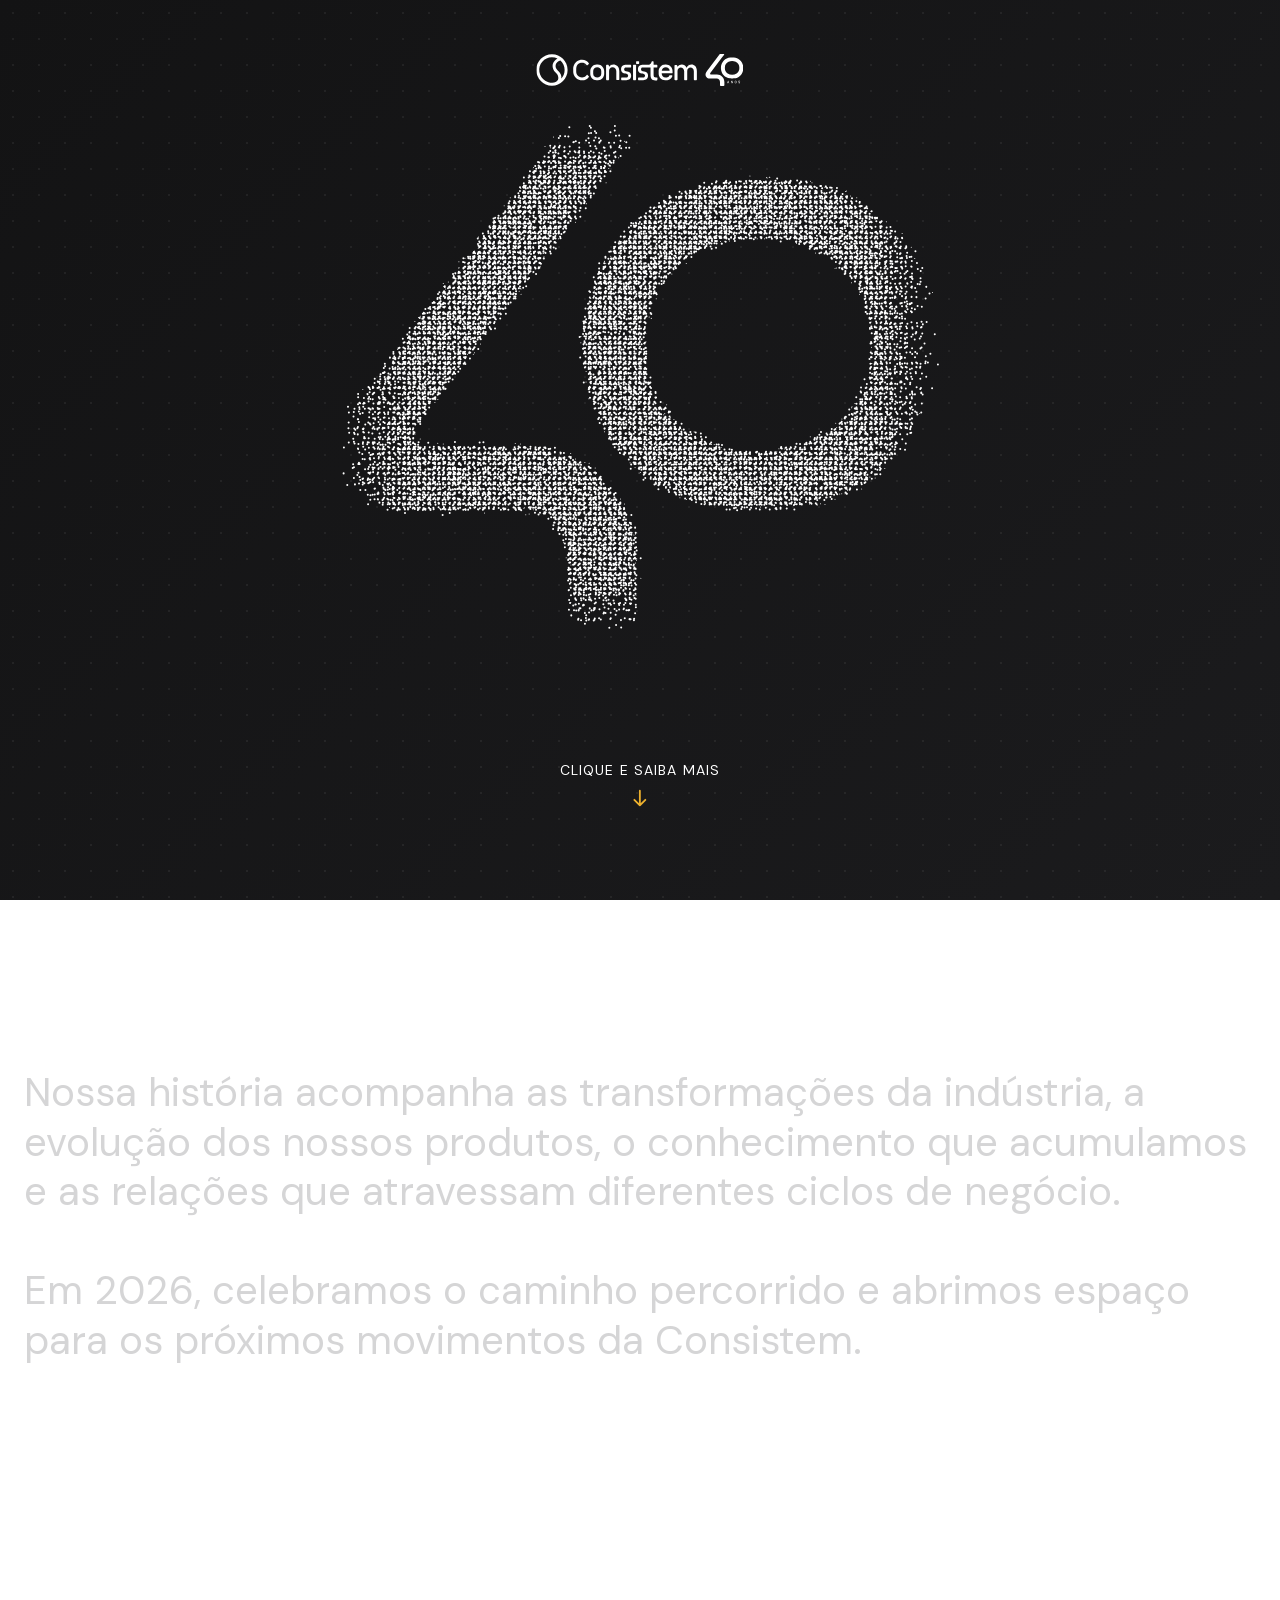
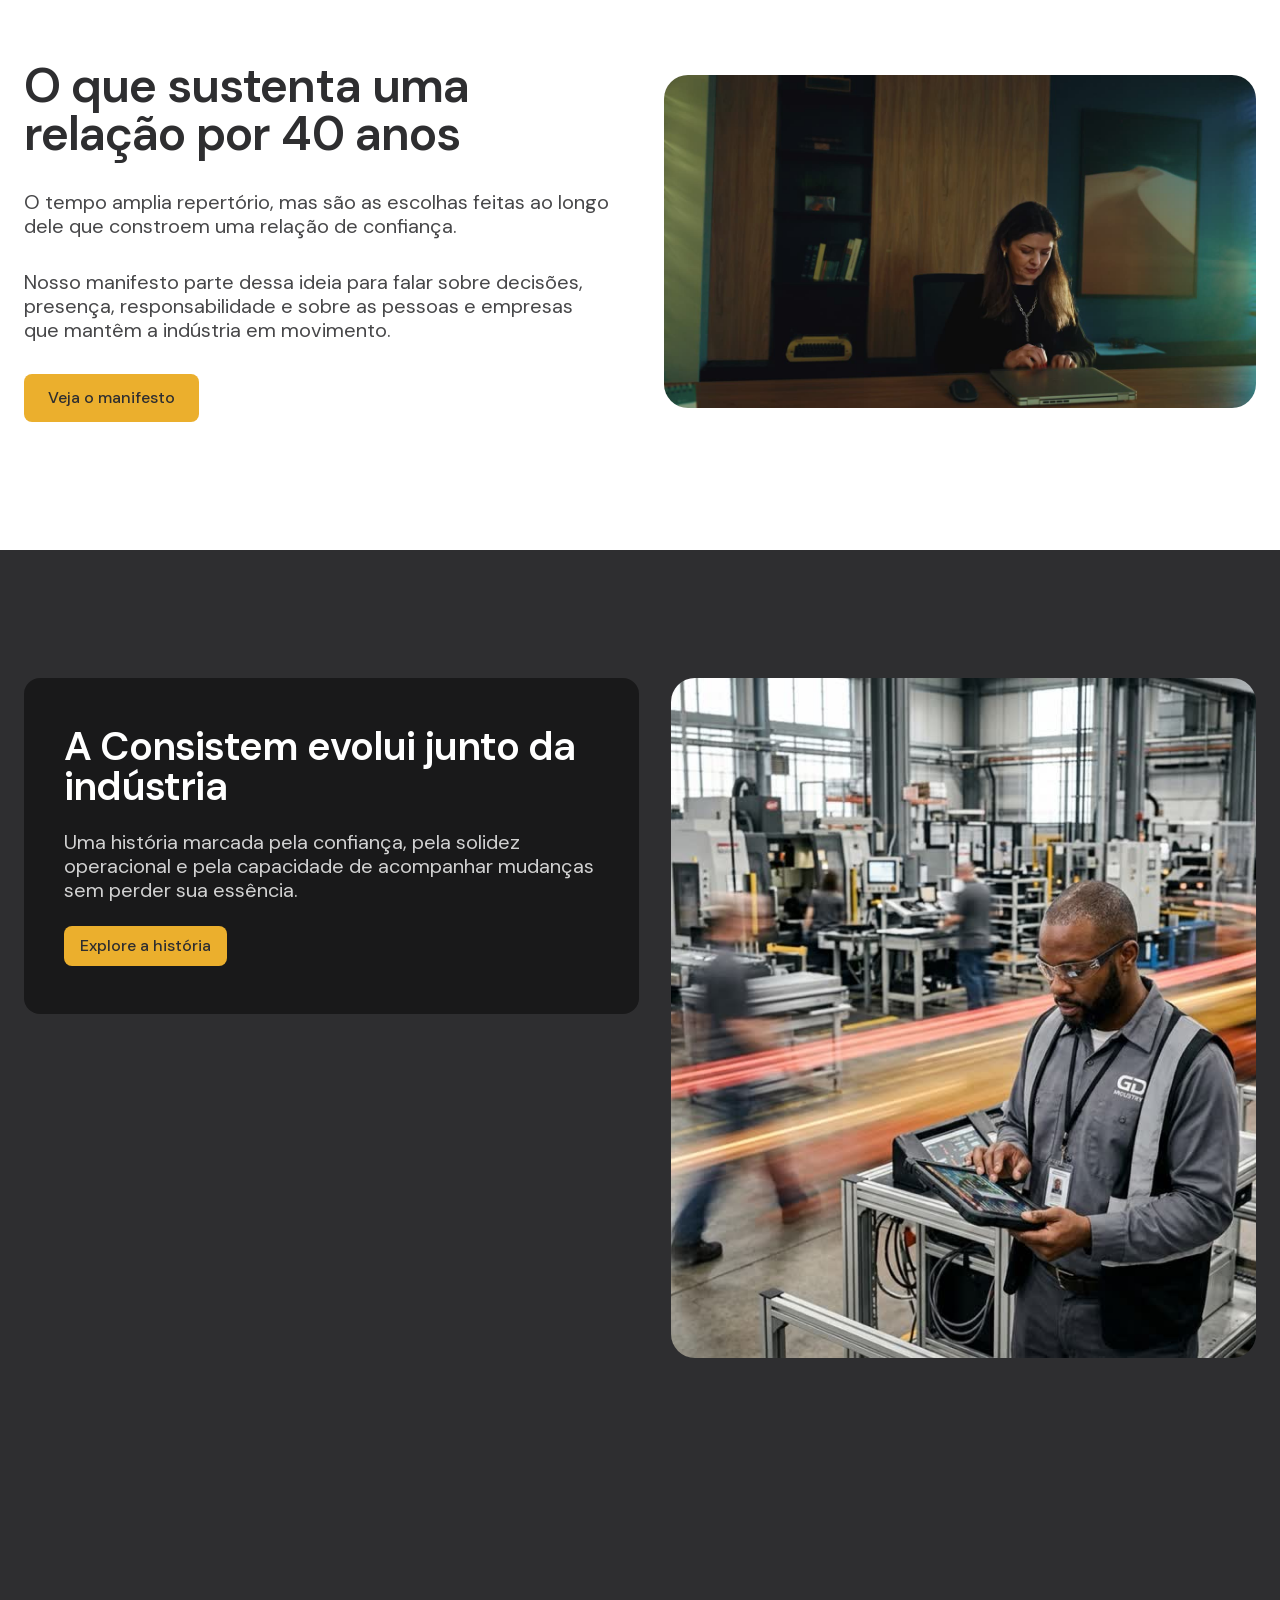
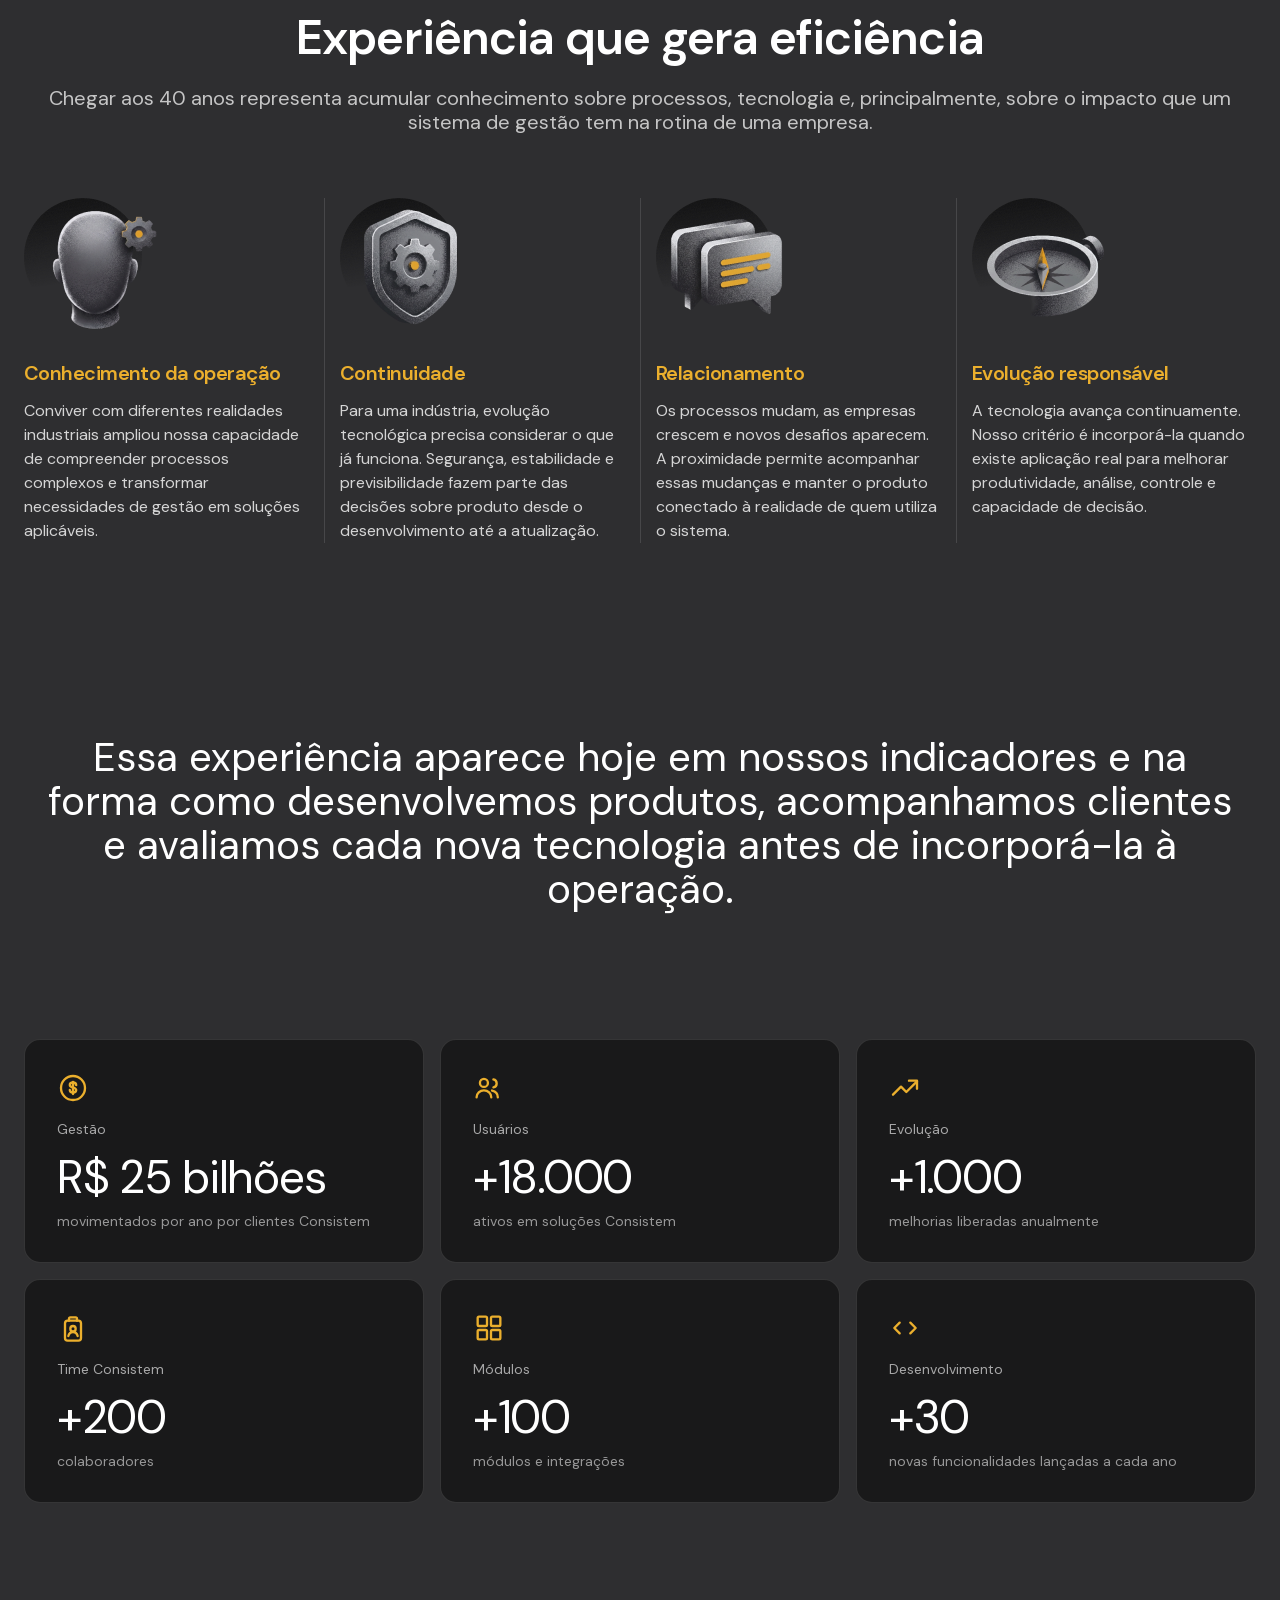
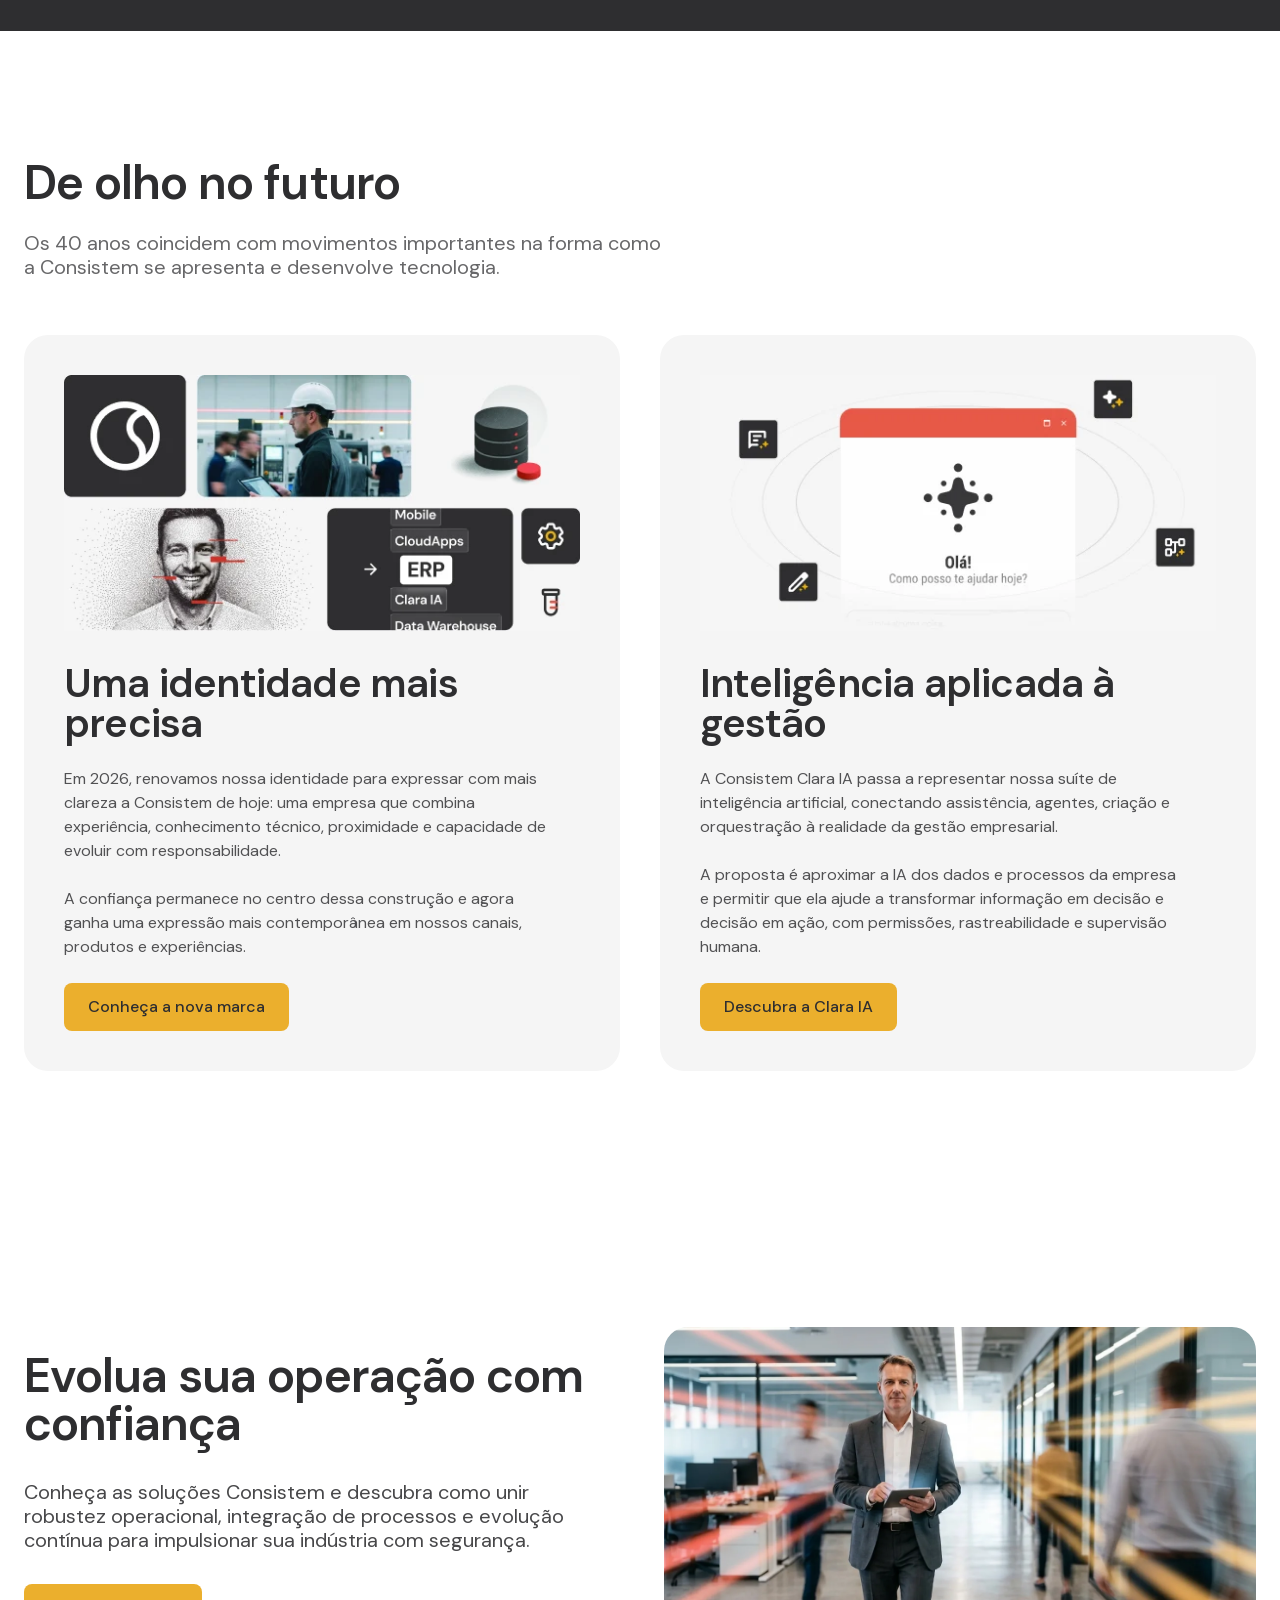
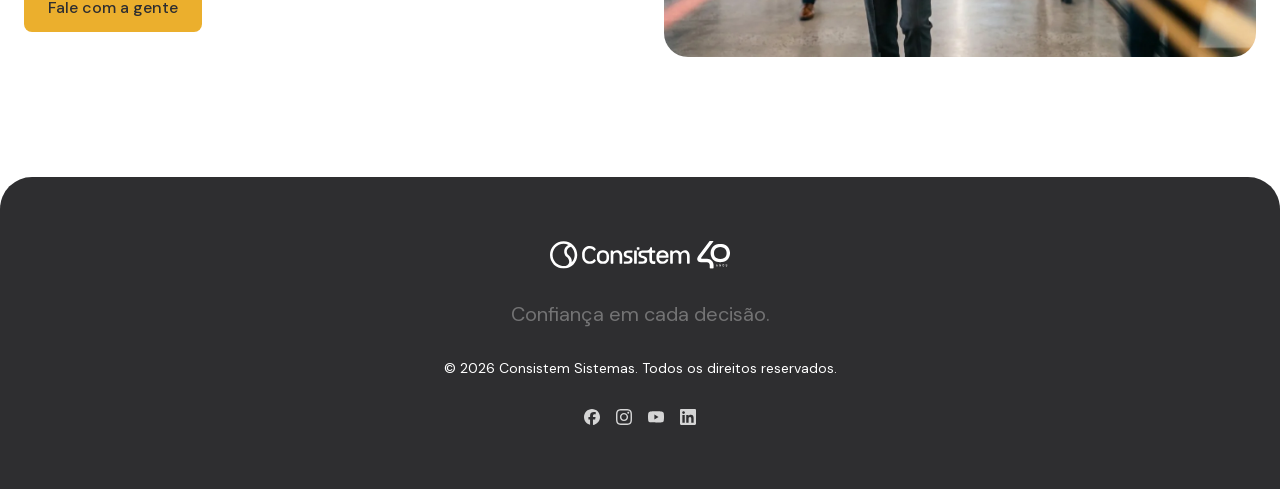
==== commit 527da55c: "Ajusta texto do botão da seção "O que sustenta" na Home "Leia o manifesto" → "Veja o manifesto"  Co-" ====
--- a/index.html
+++ b/index.html
@@ -223,7 +223,7 @@
         <h2 class="text-h2">O que sustenta uma relação por 40 anos</h2>
         <p class="text-p text-p-lg">O tempo amplia repertório, mas são as escolhas feitas ao longo dele que constroem uma relação de confiança.</p>
         <p class="text-p text-p-lg">Nosso manifesto parte dessa ideia para falar sobre decisões, presença, responsabilidade e sobre as pessoas e empresas que mantêm a indústria em movimento.</p>
-        <a class="btn btn--warm btn--md" href="manifesto.html">Leia o manifesto</a>
+        <a class="btn btn--warm btn--md" href="manifesto.html">Veja o manifesto</a>
       </div>
       <div class="about__media">
         <img src="assets/manifesto-poster.jpg" alt="" width="1280" height="720" loading="lazy" decoding="async" />
--- a/css/styles.css
+++ b/css/styles.css
@@ -1444,7 +1444,7 @@
   margin-inline: auto;
   display: flex;
   flex-direction: column;
-  gap: var(--ds-space-4);
+  gap: 26px; /* reajuste do Figma (era --ds-space-4/16px, com 2 parágrafos) */
   text-align: center;
   margin-bottom: var(--section-padding-block);
 }
@@ -1640,6 +1640,12 @@
   .container { padding-inline: 20px; }
   .text-h1 { font-size: 44px; }
   .text-h2 { font-size: 32px; }
+  /* Evolução: "Ao longo de 40 anos..." e os títulos de produto da suíte
+     Clara IA usam --font-heading-md-size (40px) direto, não a classe
+     .text-h3 (que não tem override de mobile) — reduzido igual, mesmo
+     degrau do texto-h2 acima. */
+  .evo-statement { font-size: 32px; }
+  .clara-row__title { font-size: 32px; }
 
   .about__grid { grid-template-columns: 1fr; }
   .about--media-right .about__media,
@@ -1824,6 +1830,8 @@
   .experience__grid { grid-template-columns: 1fr; }
   .stats__grid { grid-template-columns: 1fr; }
   .fundamentos-lead { font-size: 22px; }
+  .evo-statement { font-size: 26px; }
+  .clara-row__title { font-size: 28px; }
   .experience__lead { font-size: 22px; }
   .site-footer { padding: var(--ds-space-10) var(--ds-space-6); }
 
